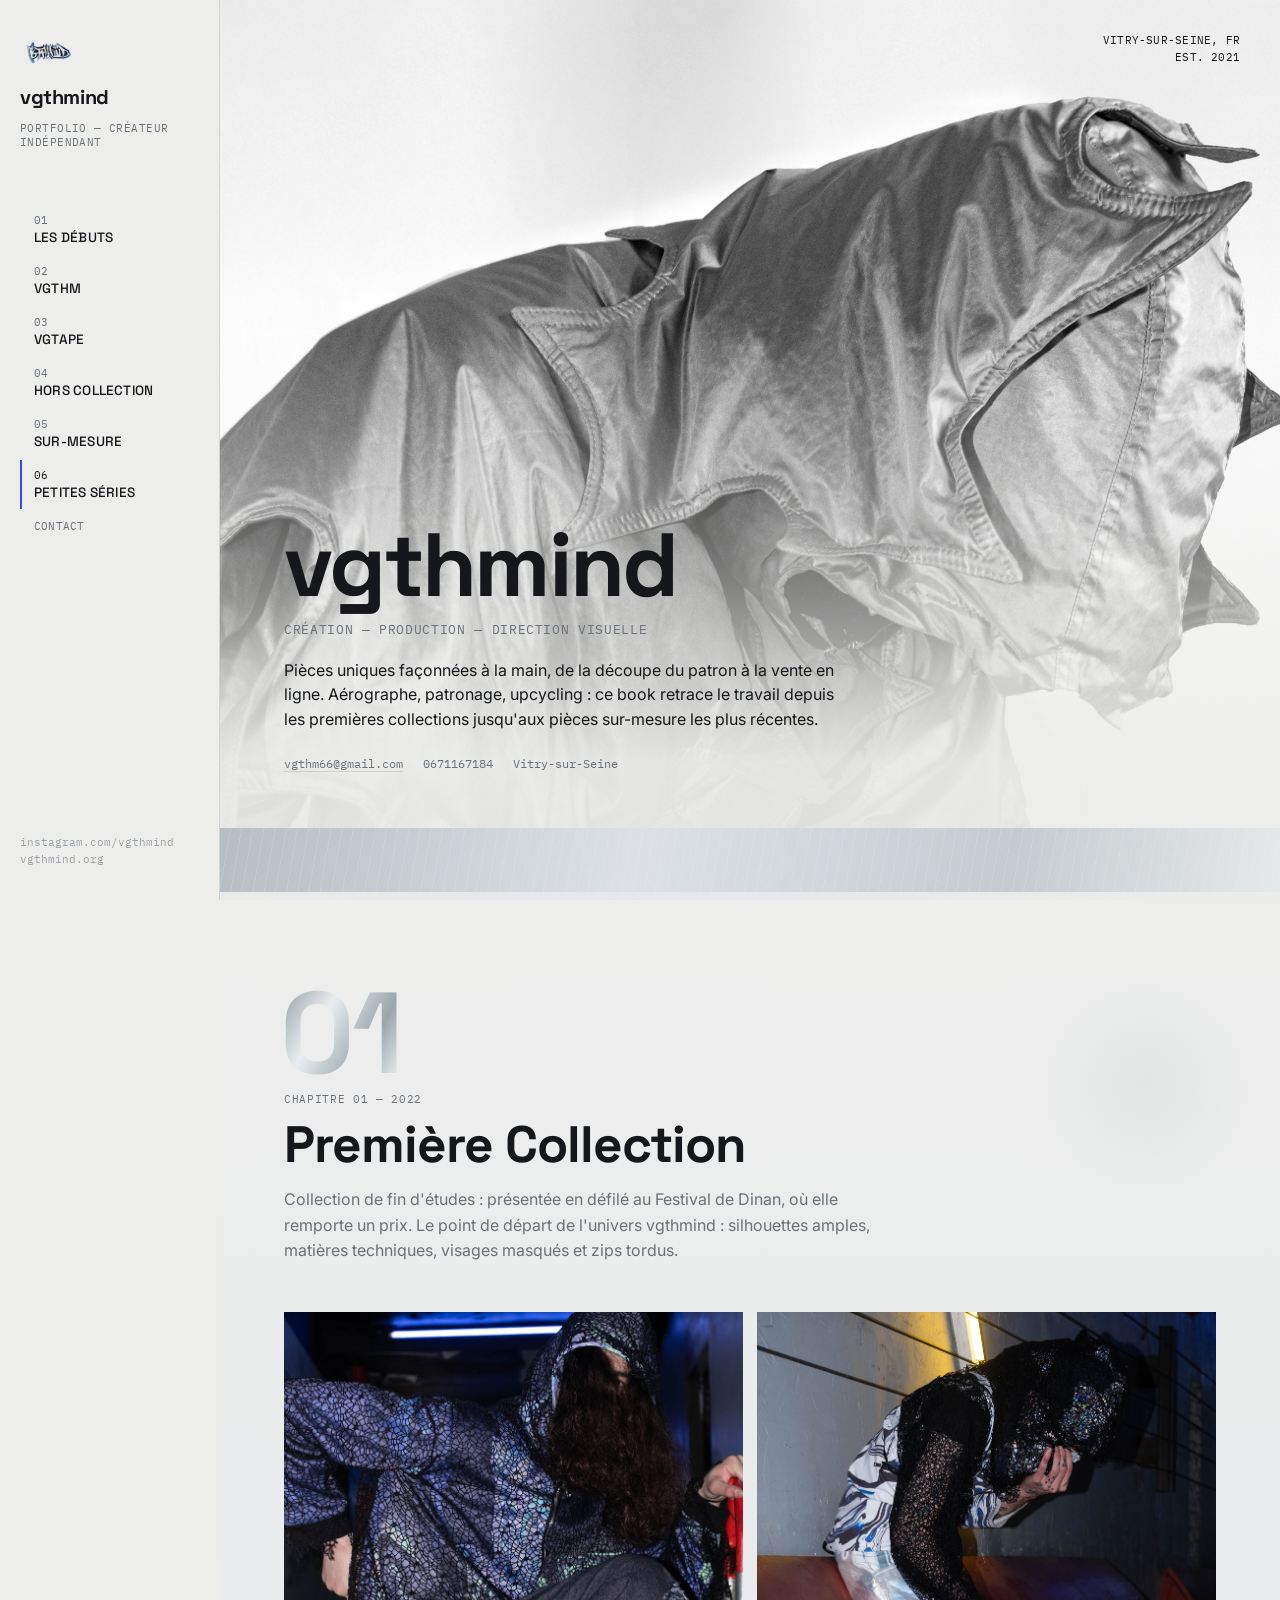
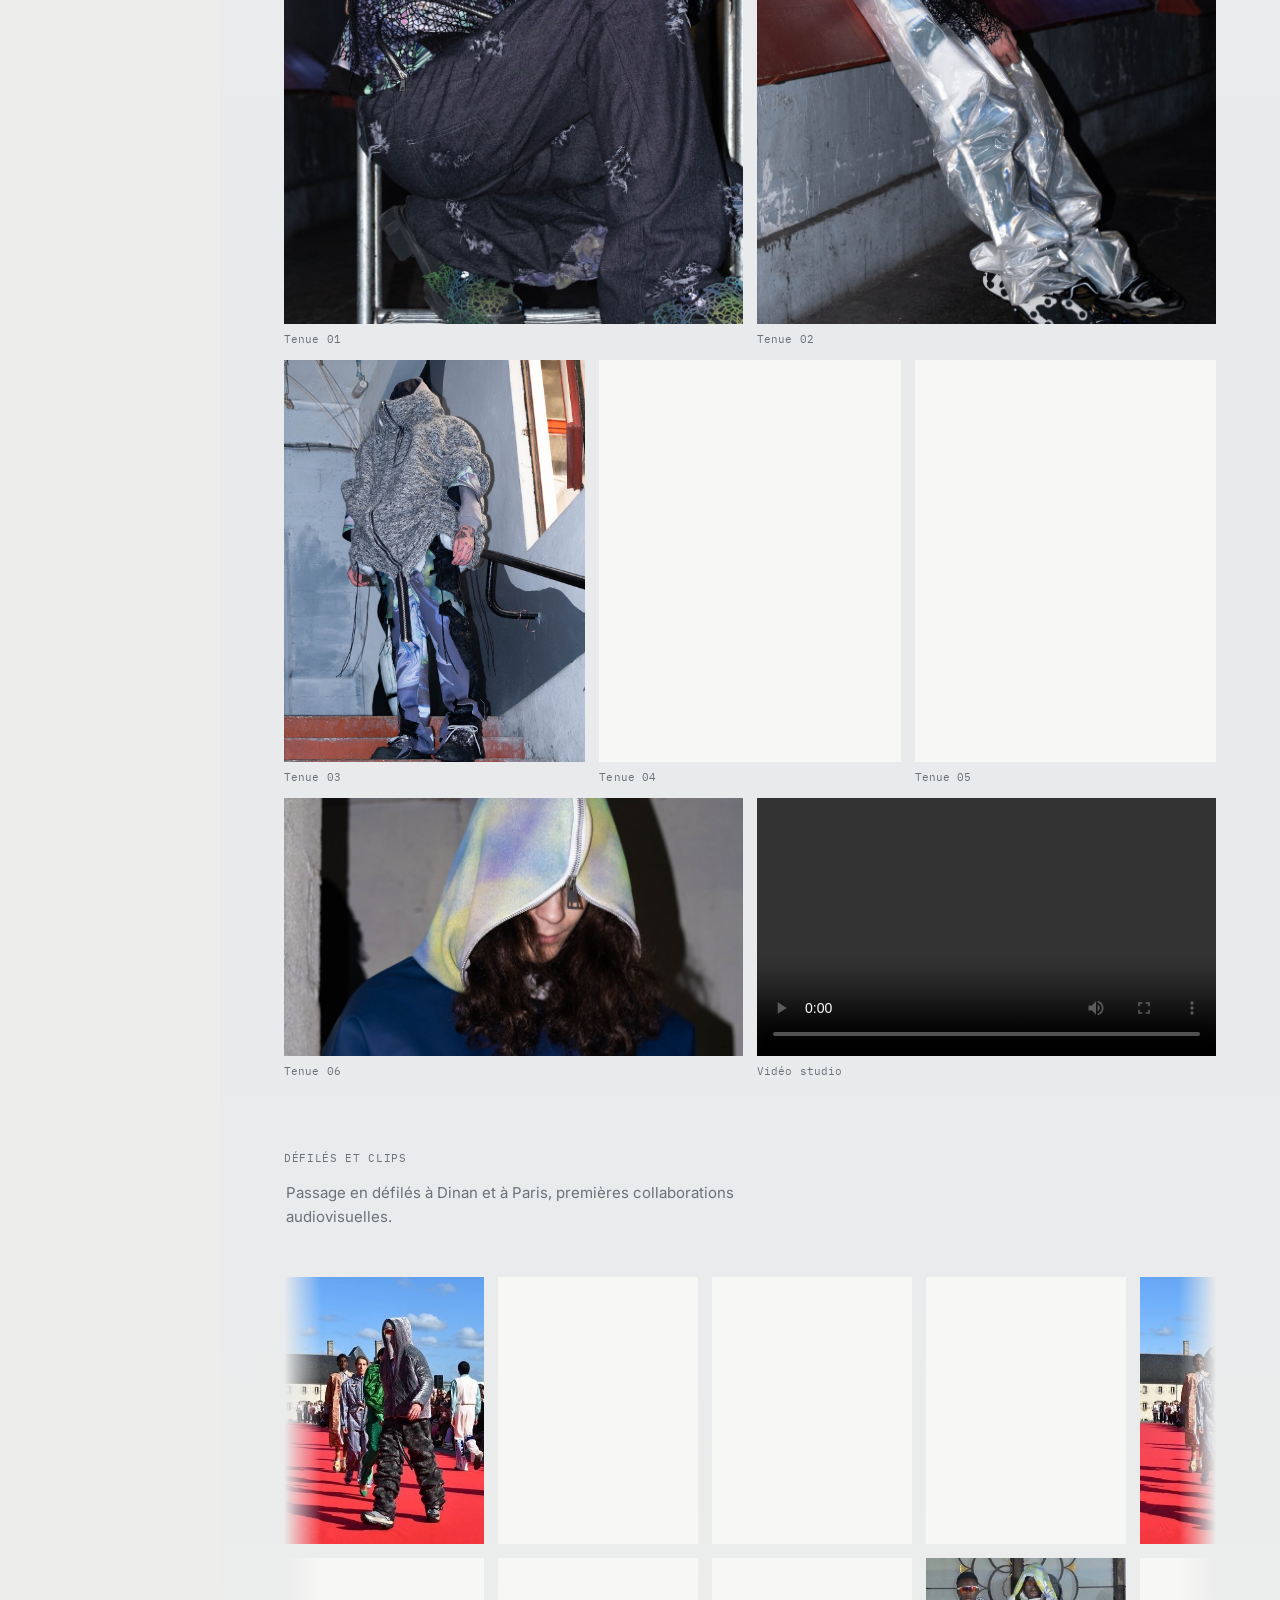
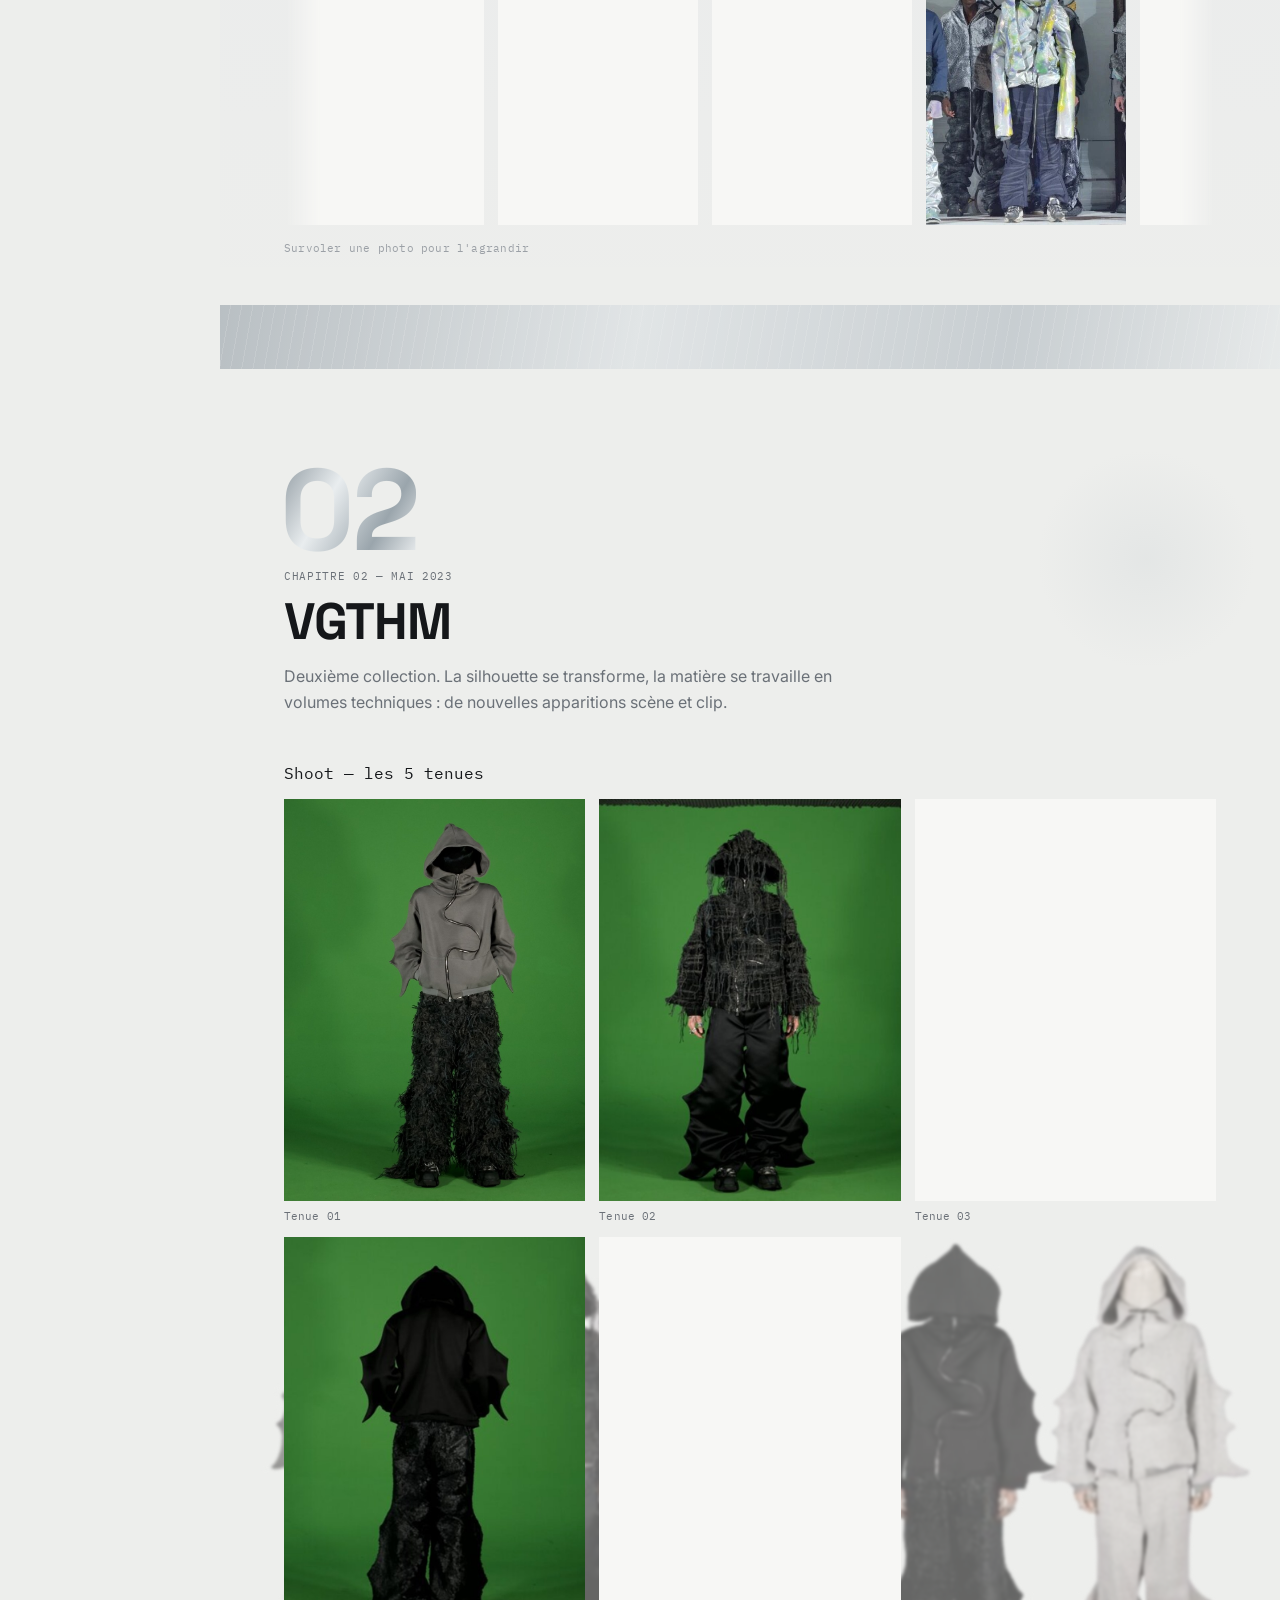
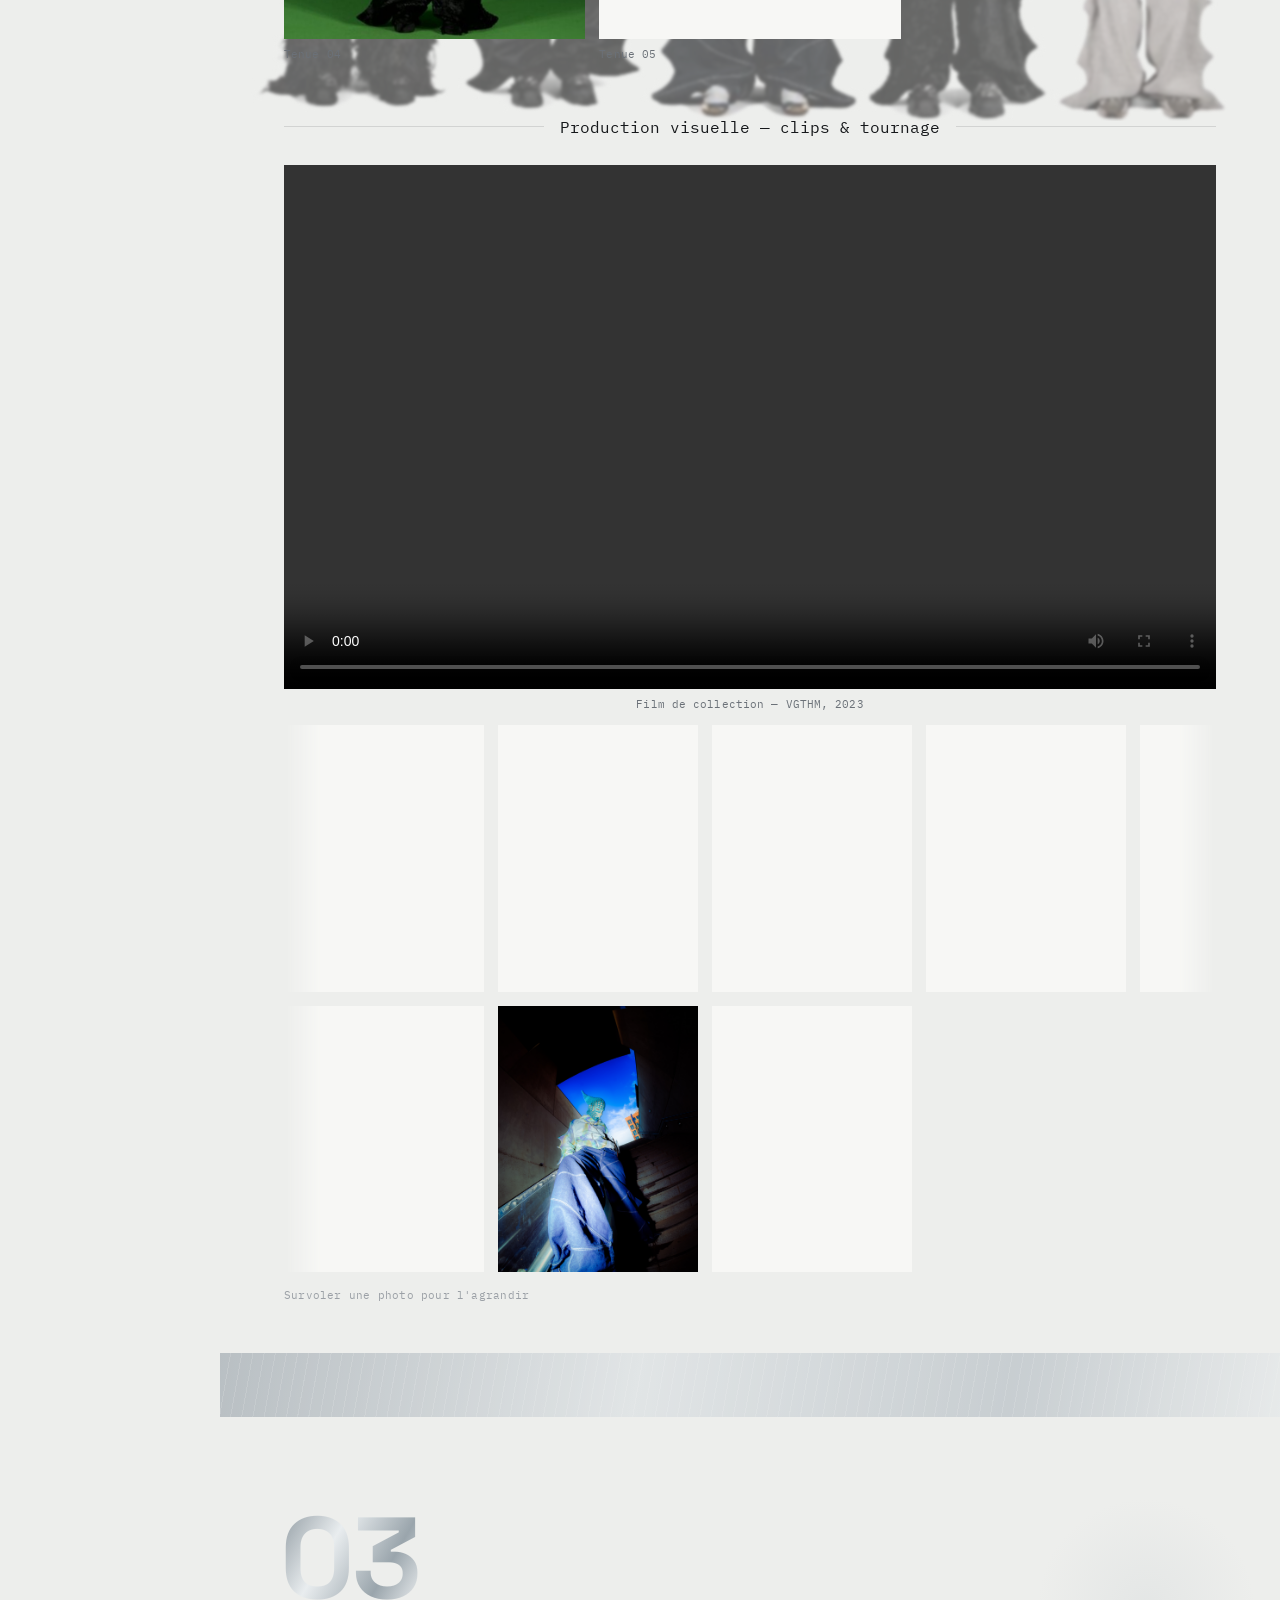
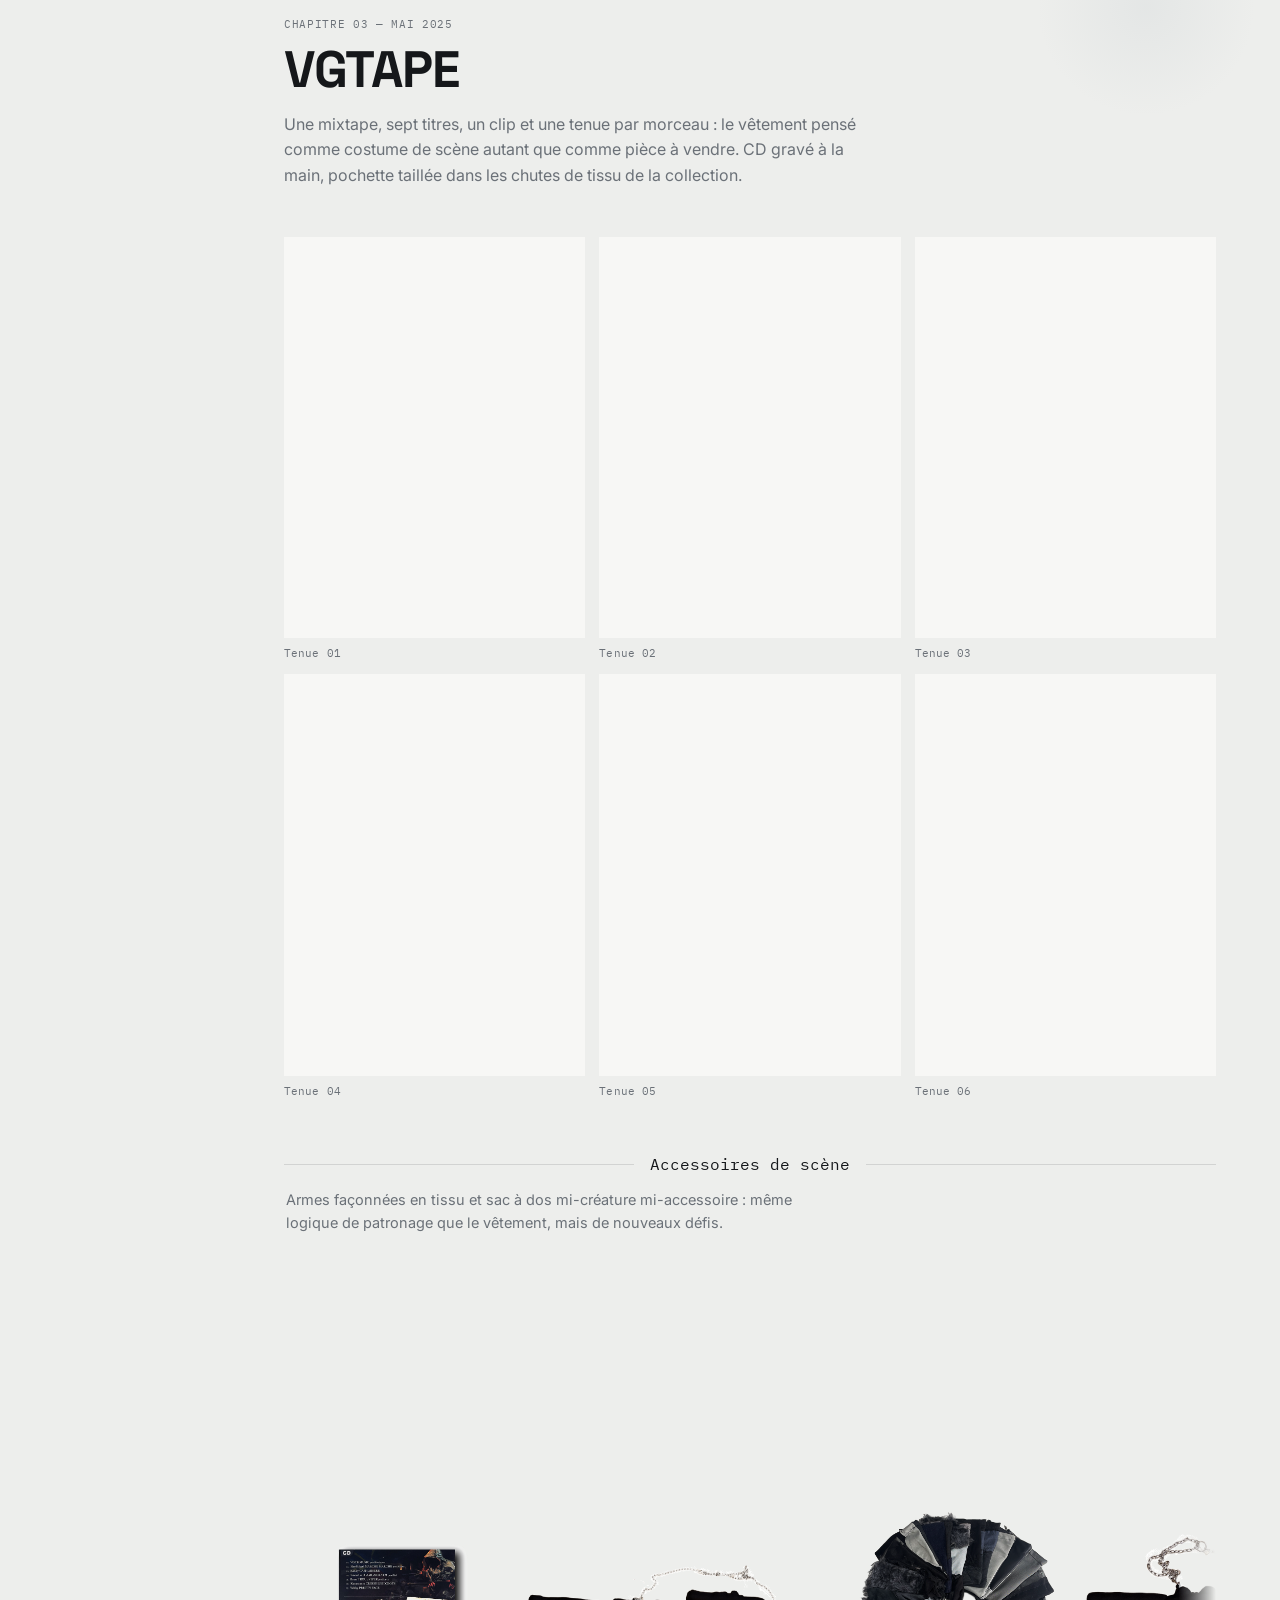
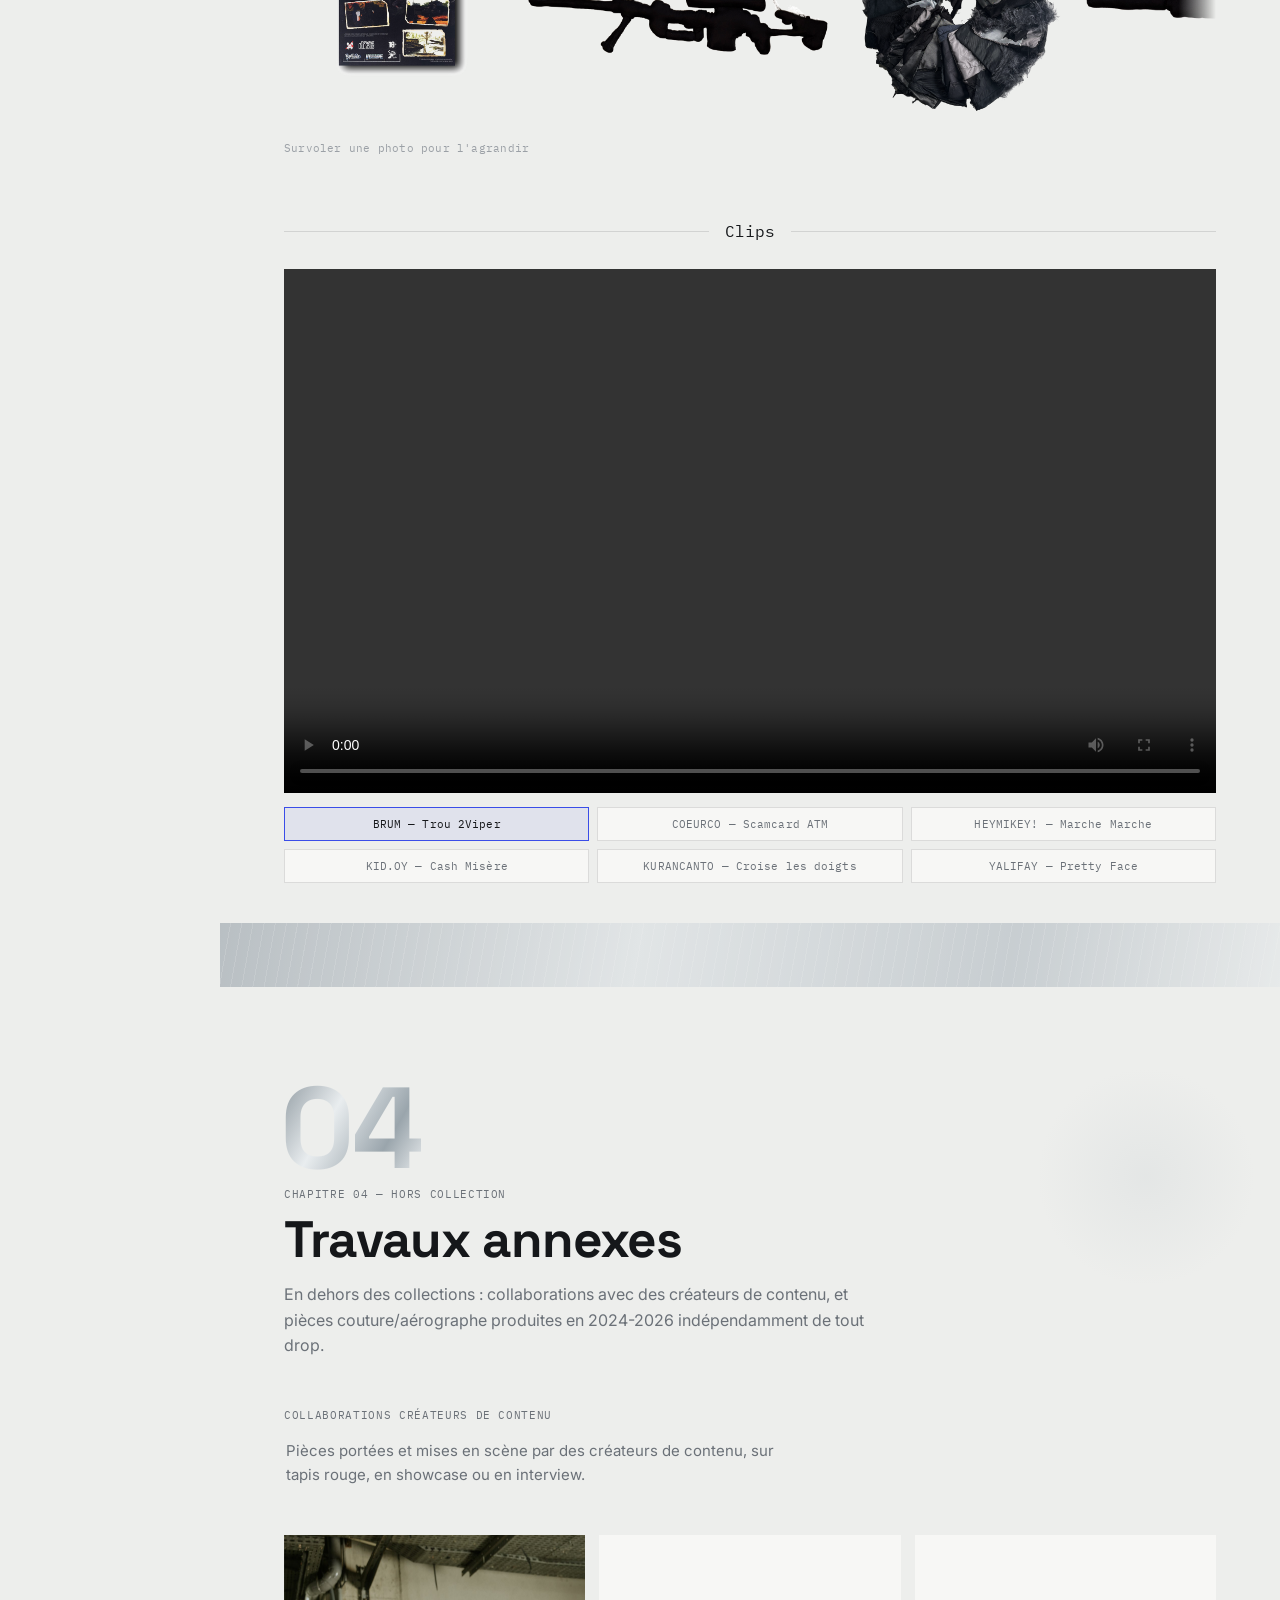
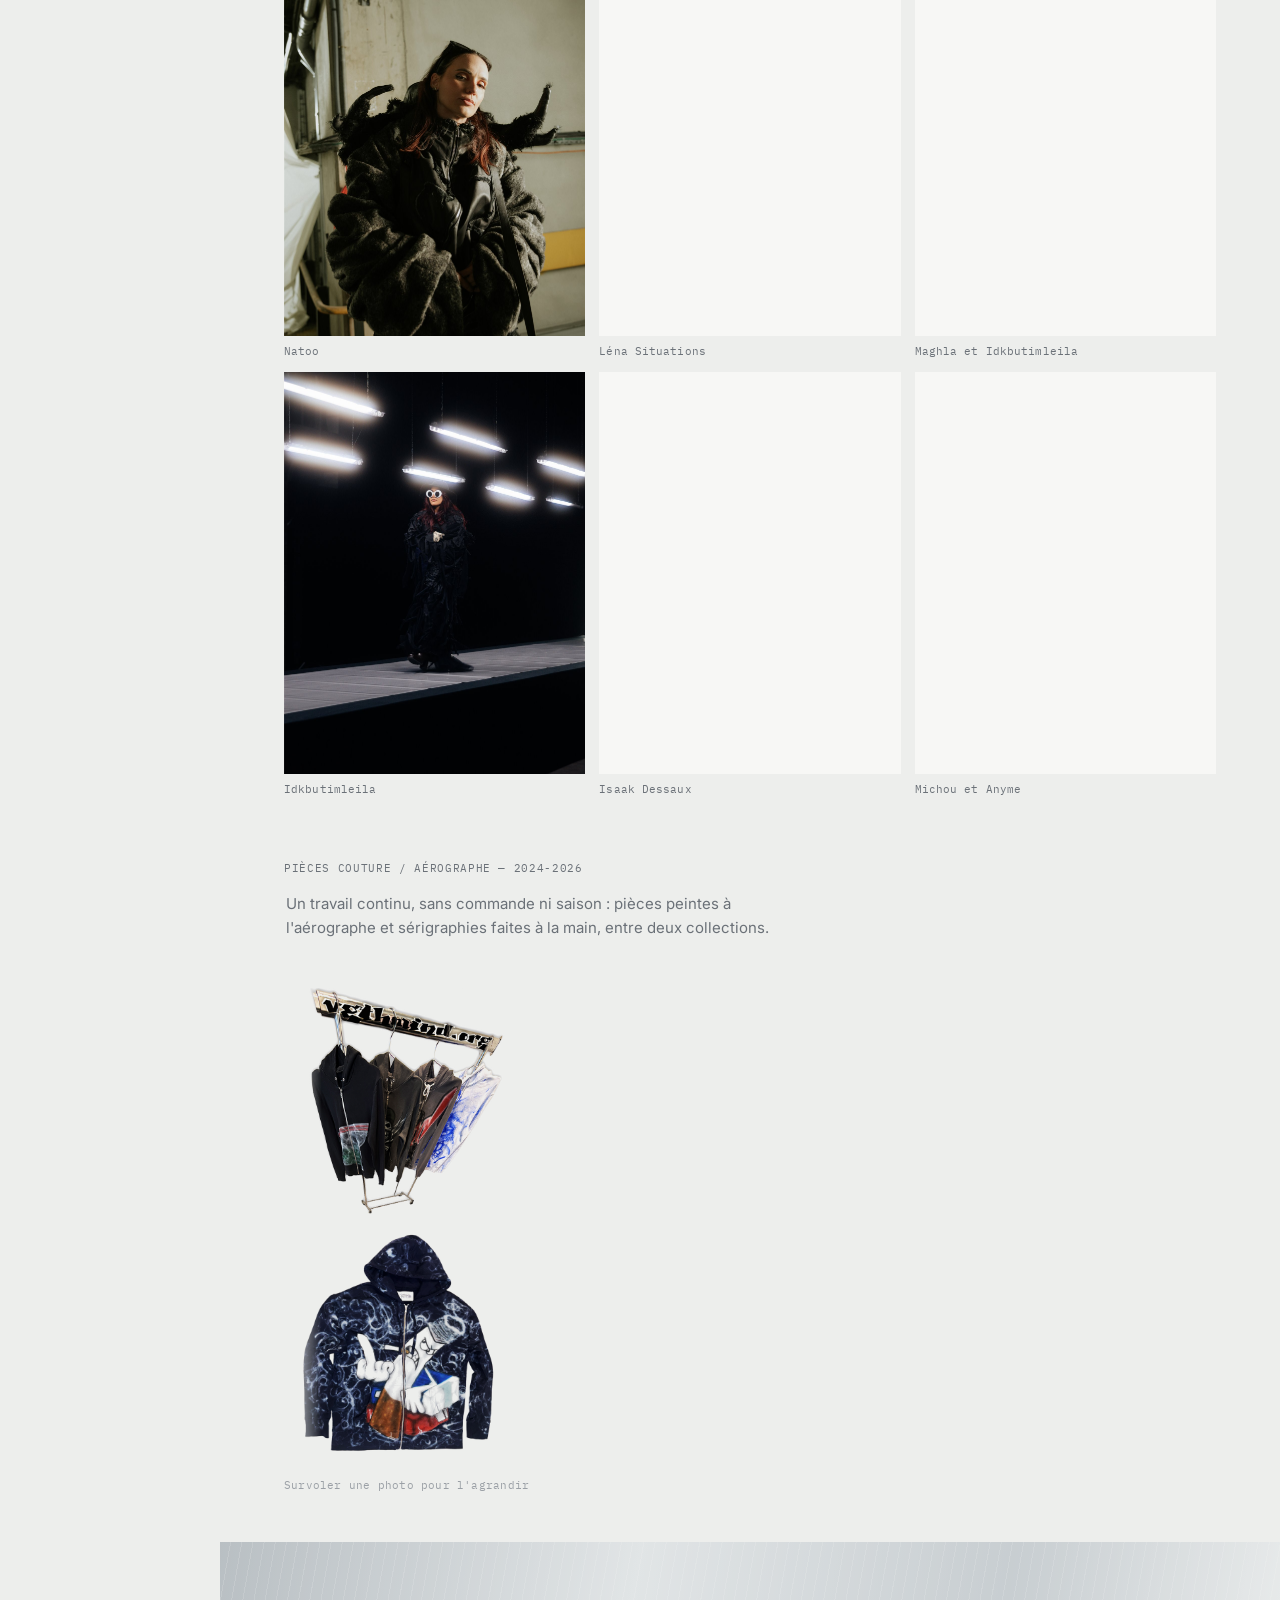
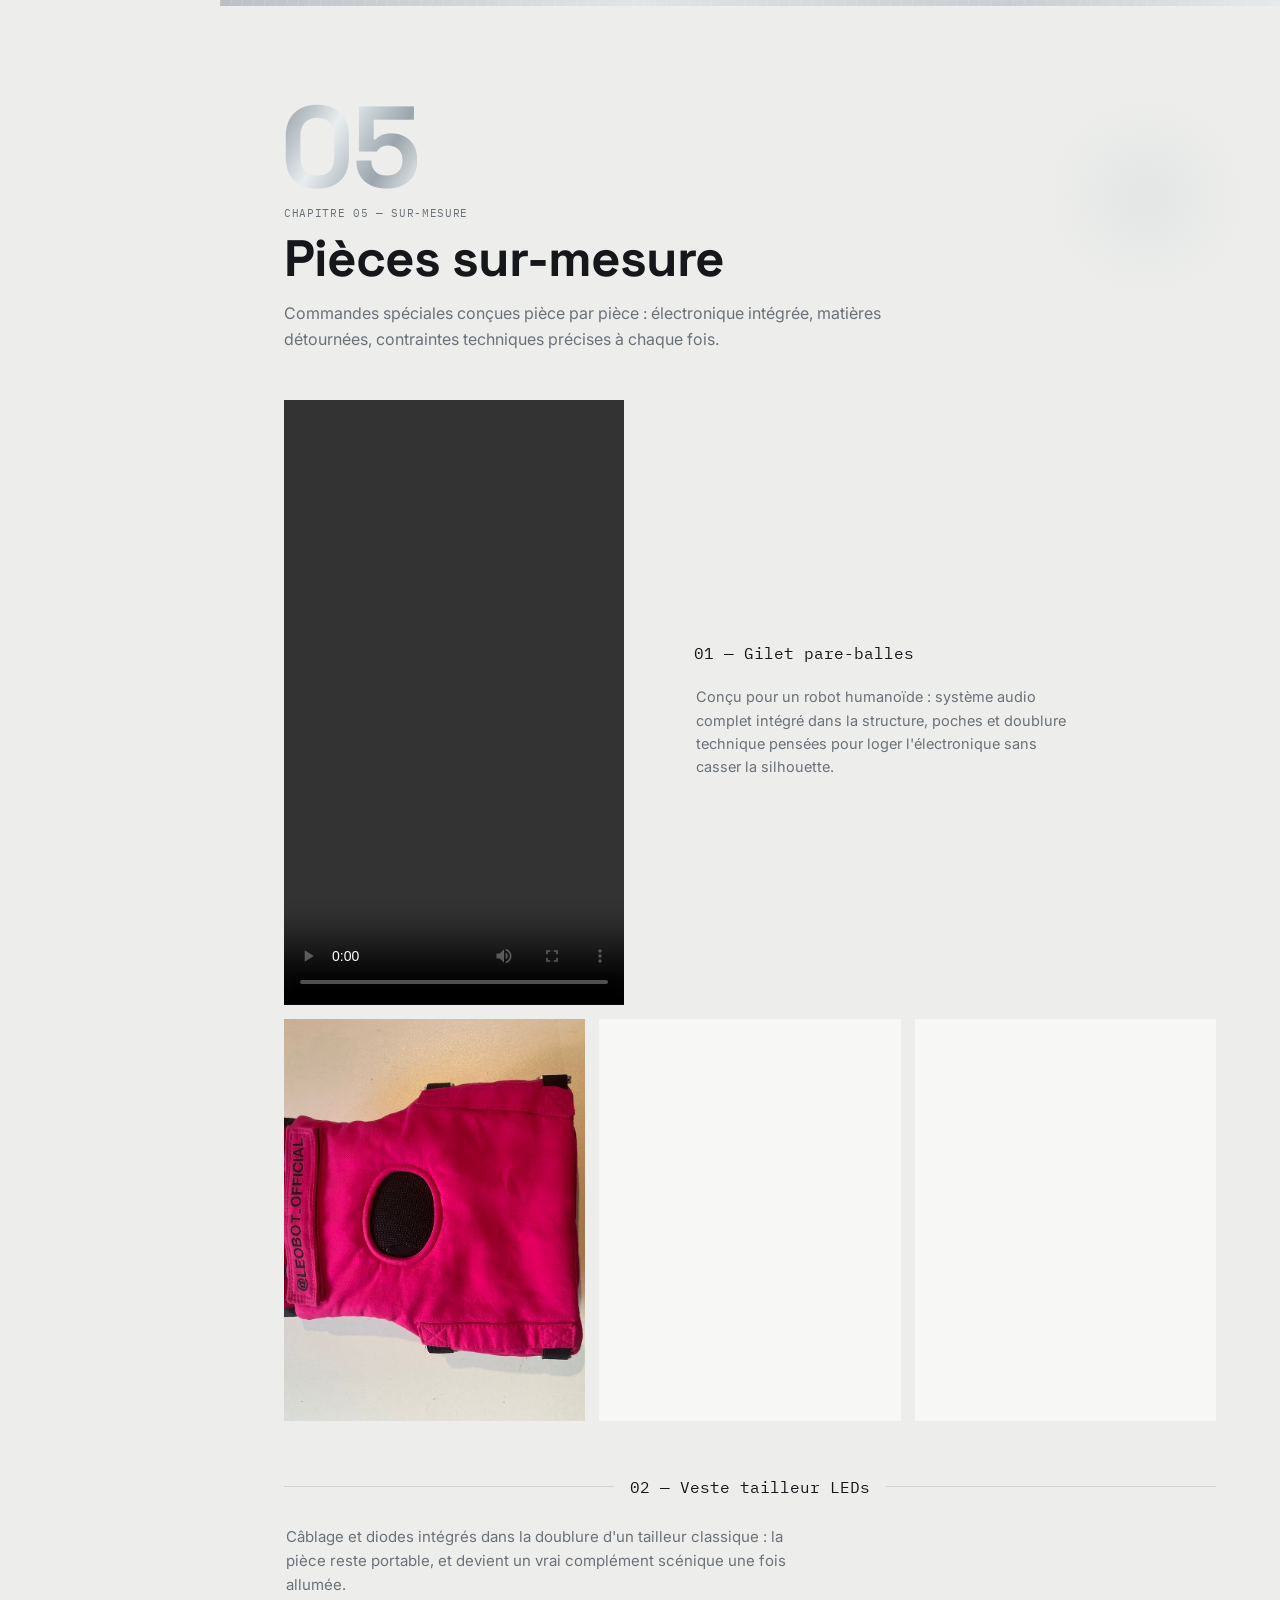
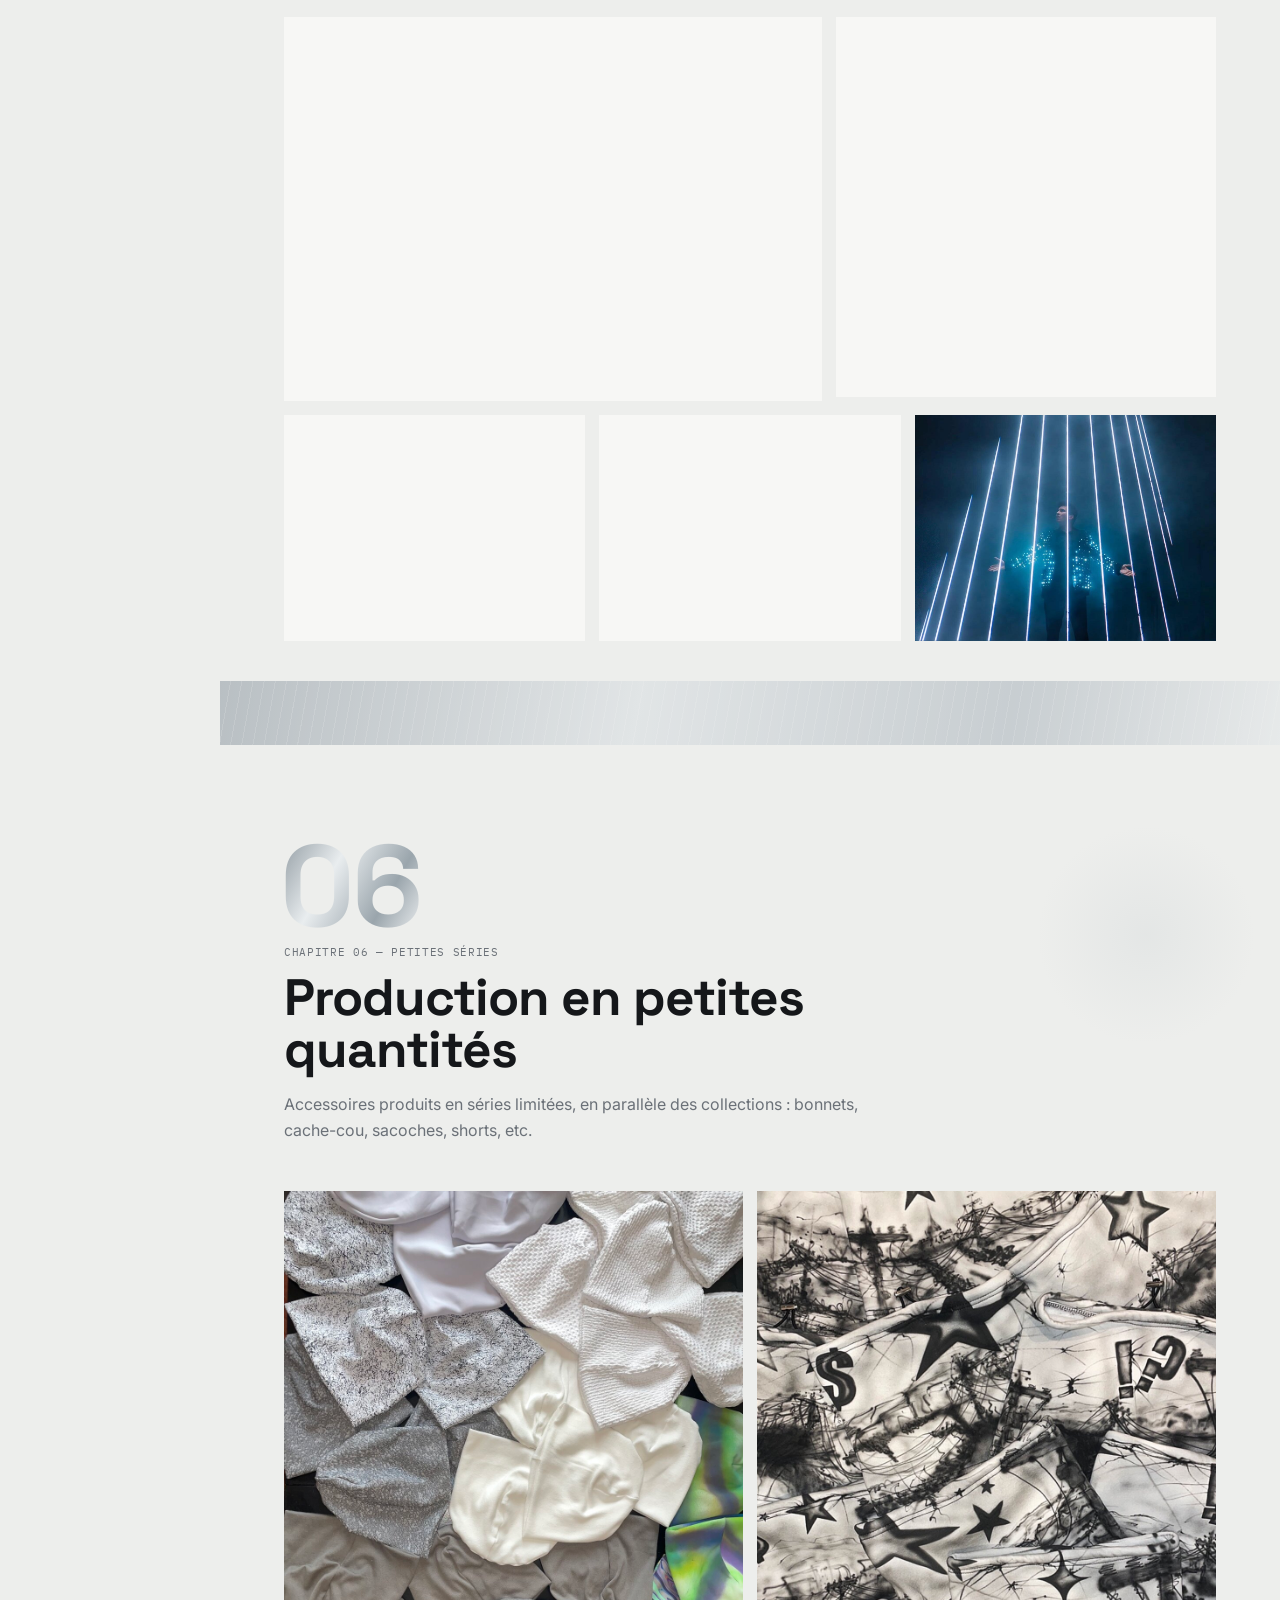
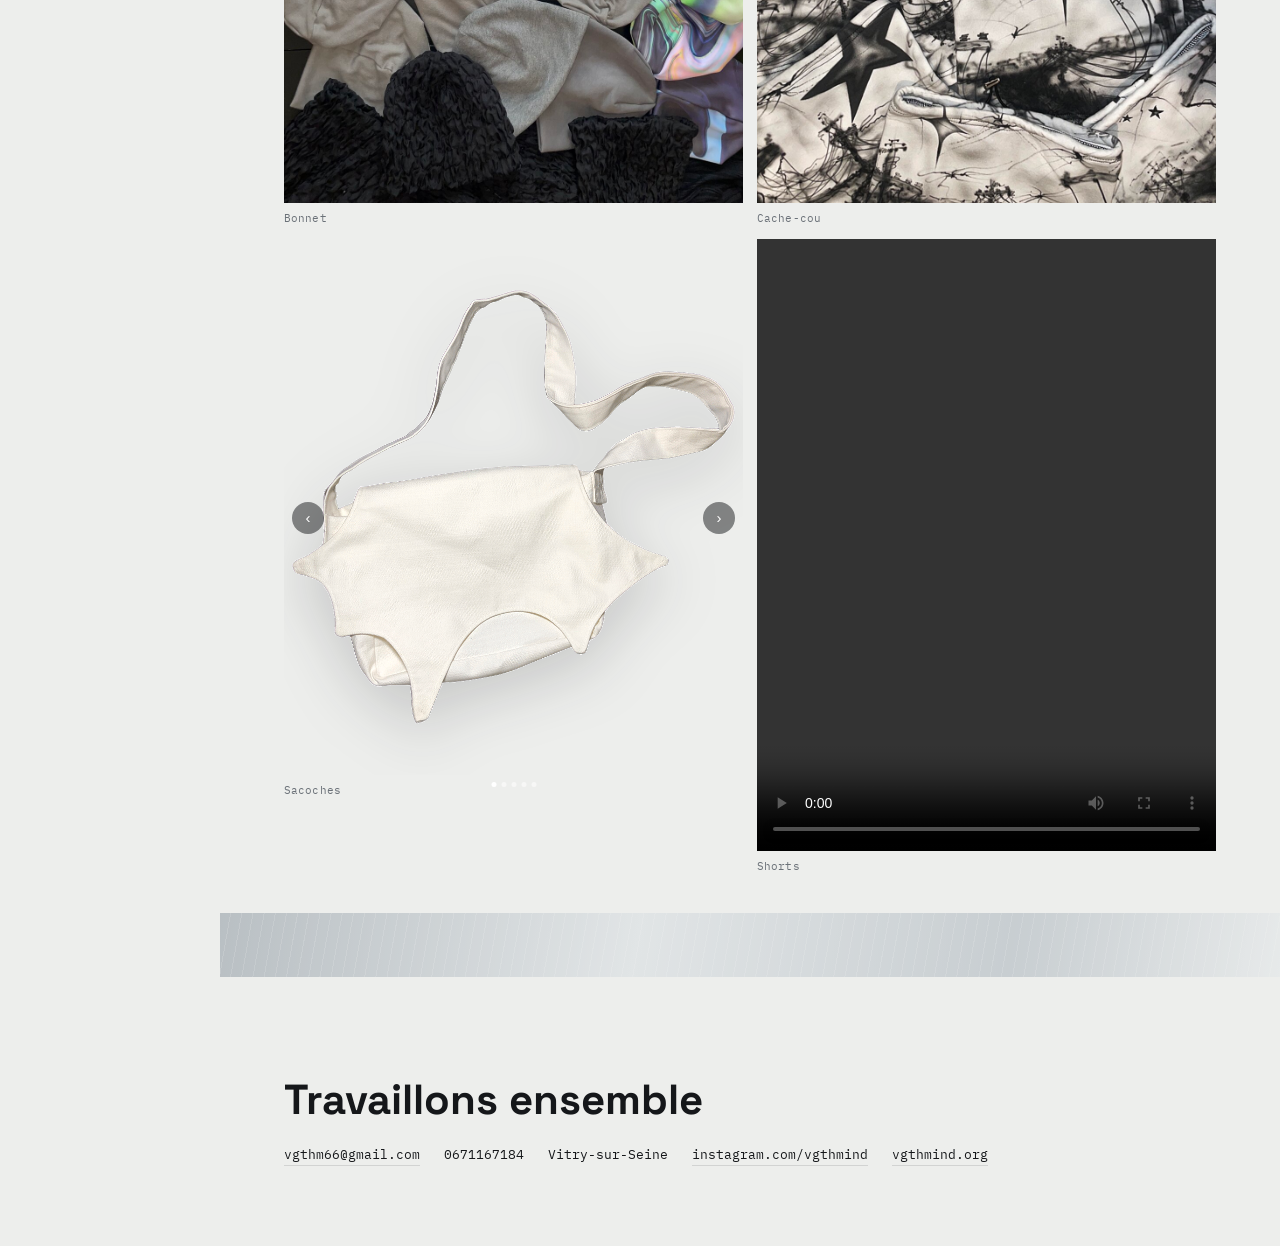
==== index.html @ bf62a549 "Corrige des bugs trouvés en audit : DOCTYPE manquant, figcaption orpheline, alt text, favicon, meta " ====
<!DOCTYPE html>
<html lang="fr"><head>
<meta charset="UTF-8">
<meta name="viewport" content="width=device-width, initial-scale=1.0">
<meta name="robots" content="noindex, nofollow">
<title>vgthmind — portfolio</title>
<meta name="description" content="vgthmind — créateur indépendant à Vitry-sur-Seine. Pièces uniques façonnées à la main, de la découpe du patron à la vente en ligne : aérographe, patronage, upcycling.">
<meta name="theme-color" content="#EDEEEC">
<meta property="og:type" content="website">
<meta property="og:title" content="vgthmind — portfolio">
<meta property="og:description" content="Pièces uniques façonnées à la main, de la découpe du patron à la vente en ligne. Aérographe, patronage, upcycling.">
<meta property="og:image" content="assets/cover/cover.jpg">
<meta name="twitter:card" content="summary_large_image">
<meta name="twitter:title" content="vgthmind — portfolio">
<meta name="twitter:description" content="Pièces uniques façonnées à la main, de la découpe du patron à la vente en ligne. Aérographe, patronage, upcycling.">
<meta name="twitter:image" content="assets/cover/cover.jpg">
<link rel="icon" href="assets/brand/favicon.svg" type="image/svg+xml">
<link rel="stylesheet" href="css/style.css">
<link rel="preload" as="image" href="assets/cover/cover.jpg" fetchpriority="high">
</head>
<body>

<div class="shell">

  <nav class="rail">
    <div class="rail-top">
      <img loading="lazy" decoding="async" src="assets/brand/logo.png" alt="" width="500" height="375" style="width:56px;height:42px;object-fit:contain;margin-bottom:10px;">
      <p class="wordmark">vgthmind</p>
      <p class="subline">Portfolio — créateur indépendant</p>
      <div class="rail-chapters">
        <a href="#ch-2022" class="active">01 <span class="era">Les débuts</span></a>
        <a href="#ch-2023">02 <span class="era">VGTHM</span></a>
        <a href="#ch-2025">03 <span class="era">VGTAPE</span></a>
        <a href="#ch-horscollec">04 <span class="era">Hors collection</span></a>
        <a href="#ch-mesure">05 <span class="era">Sur-mesure</span></a>
        <a href="#ch-petites">06 <span class="era">Petites séries</span></a>
        <a href="#contact">Contact</a>
      </div>
    </div>
    <div class="rail-bottom">
      instagram.com/vgthmind<br>
      vgthmind.org
    </div>
  </nav>

  <button class="mnav-toggle" aria-label="Ouvrir le menu" aria-expanded="false">
    <span></span><span></span><span></span>
  </button>
  <div class="mnav-backdrop"></div>
  <nav class="mnav-panel">
    <a href="#ch-2022" class="active">01 <span class="era">Les débuts</span></a>
    <a href="#ch-2023">02 <span class="era">VGTHM</span></a>
    <a href="#ch-2025">03 <span class="era">VGTAPE</span></a>
    <a href="#ch-horscollec">04 <span class="era">Hors collection</span></a>
    <a href="#ch-mesure">05 <span class="era">Sur-mesure</span></a>
    <a href="#ch-petites">06 <span class="era">Petites séries</span></a>
    <a href="#contact">Contact</a>
  </nav>

  <main>

    <section class="cover">
      <img class="cover-bg" src="assets/cover/cover.jpg" alt="" fetchpriority="high">
      <div class="cover-scrim"></div>
      <div class="cover-tag">
        VITRY-SUR-SEINE, FR<br>EST. 2021
      </div>
      <div class="cover-content">
        <h1>vgthmind</h1>
        <p class="role">Création — production — direction visuelle</p>
        <p class="pitch">Pièces uniques façonnées à la main, de la découpe du patron à la vente en ligne. Aérographe, patronage, upcycling : ce book retrace le travail depuis les premières collections jusqu'aux pièces sur-mesure les plus récentes.</p>
        <div class="cover-contact">
          <a href="mailto:vgthm66@gmail.com">vgthm66@gmail.com</a>
          <span>0671167184</span>
          <span>Vitry-sur-Seine</span>
        </div>
      </div>
    </section>

    <div class="seam"></div>

    <section class="chapter tint" id="ch-2022" style="--chapter-accent:var(--blue);--tint-color:rgba(58,77,232,0.05);">
      <span class="chnum">01</span><div class="accent-rule"></div>

      <!-- ⚠️ TEXTE MODIFIABLE : édite librement le paragraphe ci-dessous -->
      <div class="chapter-head">
        <p class="eyebrow mono">Chapitre 01 — 2022</p>
        <h2>Première Collection</h2>
        <p>Collection de fin d'études : présentée en défilé au Festival de Dinan, où elle remporte un prix. Le point de départ de l'univers vgthmind : silhouettes amples, matières techniques, visages masqués et zips tordus.</p>
      </div>

      <div class="grid">
        <figure class="g-6 tall"><img loading="lazy" decoding="async" src="assets/ch1/t1.jpg" alt=""><figcaption>Tenue 01</figcaption></figure>
        <figure class="g-6 tall"><img loading="lazy" decoding="async" src="assets/ch1/t2.jpg" alt=""><figcaption>Tenue 02</figcaption></figure>

        <figure class="g-4 tall"><img loading="lazy" decoding="async" src="assets/ch1/t3.jpg" alt=""><figcaption>Tenue 03</figcaption></figure>
        <figure class="g-4 tall"><img loading="lazy" decoding="async" src="assets/ch1/t4.jpg" alt=""><figcaption>Tenue 04</figcaption></figure>
        <figure class="g-4 tall"><img loading="lazy" decoding="async" src="assets/ch1/t5.jpg" alt=""><figcaption>Tenue 05</figcaption></figure>

        <figure class="g-6" style="aspect-ratio:16/9;"><img loading="lazy" decoding="async" src="assets/ch1/t6.jpg" alt="" style="object-position:center 22%;"><figcaption>Tenue 06</figcaption></figure>
        <figure class="g-6" style="aspect-ratio:16/9;">
          <video preload="metadata" src="assets/ch1/studio.mp4" controls playsinline></video>
          <figcaption>Vidéo studio</figcaption>
        </figure>
      </div>

      <!-- Respiration : bascule sur le défilé -->
      <div class="chapter-head" style="margin-top:72px;">
        <p class="eyebrow mono">Défilés et clips</p>
        <!-- ⚠️ TEXTE MODIFIABLE -->
        <p class="blurb" style="max-width:56ch;font-size:15px;">Passage en défilés à Dinan et à Paris, premières collaborations audiovisuelles.</p>
      </div>
      <div class="marquee-wrap">
        <div class="marquee-row" data-dir="left">
          <div class="marquee-track">
            <button class="marquee-item" data-src="assets/ch1b/dinan1.jpg"><img loading="lazy" decoding="async" src="assets/ch1b/dinan1.jpg" alt="Défilé au Festival de Dinan"></button>
            <button class="marquee-item" data-src="assets/ch1b/paris1.jpg"><img loading="lazy" decoding="async" src="assets/ch1b/paris1.jpg" alt="Défilé à Paris"></button>
            <button class="marquee-item" data-src="assets/ch1b/clipstill.jpg"><img loading="lazy" decoding="async" src="assets/ch1b/clipstill.jpg" alt="Photo tirée du clip"></button>
            <button class="marquee-item" data-src="assets/ch1b/paris3.jpg"><img loading="lazy" decoding="async" src="assets/ch1b/paris3.jpg" alt="Défilé à Paris"></button>
            <button class="marquee-item" data-src="assets/ch1b/dinan1.jpg"><img loading="lazy" decoding="async" src="assets/ch1b/dinan1.jpg" alt="Défilé au Festival de Dinan"></button>
            <button class="marquee-item" data-src="assets/ch1b/paris1.jpg"><img loading="lazy" decoding="async" src="assets/ch1b/paris1.jpg" alt="Défilé à Paris"></button>
            <button class="marquee-item" data-src="assets/ch1b/clipstill.jpg"><img loading="lazy" decoding="async" src="assets/ch1b/clipstill.jpg" alt="Photo tirée du clip"></button>
            <button class="marquee-item" data-src="assets/ch1b/paris3.jpg"><img loading="lazy" decoding="async" src="assets/ch1b/paris3.jpg" alt="Défilé à Paris"></button>
          </div>
        </div>
        <div class="marquee-row" data-dir="right">
          <div class="marquee-track">
            <button class="marquee-item" data-src="assets/ch1b/dinan2.jpg"><img loading="lazy" decoding="async" src="assets/ch1b/dinan2.jpg" alt="Défilé au Festival de Dinan"></button>
            <button class="marquee-item" data-src="assets/ch1b/paris2.jpg"><img loading="lazy" decoding="async" src="assets/ch1b/paris2.jpg" alt="Défilé à Paris"></button>
            <button class="marquee-item" data-src="assets/ch1b/lineup.jpg"><img loading="lazy" decoding="async" src="assets/ch1b/lineup.jpg" alt="Line-up du défilé"></button>
            <button class="marquee-item" data-src="assets/ch1b/paris_group.jpg"><img loading="lazy" decoding="async" src="assets/ch1b/paris_group.jpg" alt="Photo de groupe après le défilé" style="object-position:top;"></button>
            <button class="marquee-item" data-src="assets/ch1b/dinan2.jpg"><img loading="lazy" decoding="async" src="assets/ch1b/dinan2.jpg" alt="Défilé au Festival de Dinan"></button>
            <button class="marquee-item" data-src="assets/ch1b/paris2.jpg"><img loading="lazy" decoding="async" src="assets/ch1b/paris2.jpg" alt="Défilé à Paris"></button>
            <button class="marquee-item" data-src="assets/ch1b/lineup.jpg"><img loading="lazy" decoding="async" src="assets/ch1b/lineup.jpg" alt="Line-up du défilé"></button>
            <button class="marquee-item" data-src="assets/ch1b/paris_group.jpg"><img loading="lazy" decoding="async" src="assets/ch1b/paris_group.jpg" alt="Photo de groupe après le défilé" style="object-position:top;"></button>
          </div>
        </div>
        <p class="carousel-count mono" style="margin-top:2px;">Survoler une photo pour l'agrandir</p>
      </div>
    </section>

    <div class="seam"></div>

    <section class="chapter" id="ch-2023" style="--chapter-accent:var(--green);">
      <span class="chnum">02</span><div class="accent-rule"></div>
      <!-- ⚠️ TEXTE MODIFIABLE -->
      <div class="chapter-head">
        <p class="eyebrow mono">Chapitre 02 — Mai 2023</p>
        <h2>VGTHM</h2>
        <p>Deuxième collection. La silhouette se transforme, la matière se travaille en volumes techniques : de nouvelles apparitions scène et clip.</p>
      </div>

      <div style="position:relative;">
        <div class="parallax-wrap bg-bleed" style="position:absolute;top:-90px;bottom:-60px;overflow:hidden;pointer-events:none;z-index:0;">
          <img loading="lazy" decoding="async" class="parallax-layer" data-speed="0.12" src="assets/vgthm23/all_outfits_cutout.png" alt="" style="width:100%;height:auto;margin:0 auto;display:block;opacity:0.58;filter:contrast(0.97) blur(1.5px);">
        </div>
        <p class="eyebrow mono" style="margin-top:8px;position:relative;">Shoot — les 5 tenues</p>
        <div class="grid" style="margin-top:16px;position:relative;">
          <figure class="g-4 tall"><img loading="lazy" decoding="async" src="assets/vgthm23/t1.jpg" alt=""><figcaption>Tenue 01</figcaption></figure>
          <figure class="g-4 tall"><img loading="lazy" decoding="async" src="assets/vgthm23/t2.jpg" alt=""><figcaption>Tenue 02</figcaption></figure>
          <figure class="g-4 tall"><img loading="lazy" decoding="async" src="assets/vgthm23/t3.jpg" alt=""><figcaption>Tenue 03</figcaption></figure>
          <figure class="g-4 tall"><img loading="lazy" decoding="async" src="assets/vgthm23/t4.jpg" alt=""><figcaption>Tenue 04</figcaption></figure>
          <figure class="g-4 tall"><img loading="lazy" decoding="async" src="assets/vgthm23/t5.jpg" alt=""><figcaption>Tenue 05</figcaption></figure>
        </div>
      </div>

      <div style="display:flex;align-items:center;gap:16px;margin:56px 0 28px;">
        <div style="height:1px;flex:1;background:var(--line);"></div>
        <p class="eyebrow mono" style="margin:0;">Production visuelle — clips &amp; tournage</p>
        <div style="height:1px;flex:1;background:var(--line);"></div>
      </div>

      <div class="grid">
        <figure class="g-12" style="aspect-ratio:16/9;">
          <video preload="metadata" src="assets/vgthm23/video.mp4" controls playsinline></video>
          <figcaption style="text-align:center;">Film de collection — VGTHM, 2023</figcaption>
        </figure>
      </div>

      <div class="marquee-wrap" style="margin-top:14px;">
        <div class="marquee-row" data-dir="left">
          <div class="marquee-track">
            <button class="marquee-item" data-src="assets/vgthm23/greenscreen.jpg"><img loading="lazy" decoding="async" src="assets/vgthm23/greenscreen.jpg" alt="Tournage en fond vert"></button>
            <button class="marquee-item" data-src="assets/vgthm23/pv1.jpg"><img loading="lazy" decoding="async" src="assets/vgthm23/pv1.jpg" alt="Production visuelle — tournage VGTHM"></button>
            <button class="marquee-item" data-src="assets/vgthm23/pv2.jpg"><img loading="lazy" decoding="async" src="assets/vgthm23/pv2.jpg" alt="Production visuelle — tournage VGTHM"></button>
            <button class="marquee-item" data-src="assets/vgthm23/pv3.jpg"><img loading="lazy" decoding="async" src="assets/vgthm23/pv3.jpg" alt="Production visuelle — tournage VGTHM"></button>
            <button class="marquee-item" data-src="assets/vgthm23/greenscreen.jpg"><img loading="lazy" decoding="async" src="assets/vgthm23/greenscreen.jpg" alt="Tournage en fond vert"></button>
            <button class="marquee-item" data-src="assets/vgthm23/pv1.jpg"><img loading="lazy" decoding="async" src="assets/vgthm23/pv1.jpg" alt="Production visuelle — tournage VGTHM"></button>
            <button class="marquee-item" data-src="assets/vgthm23/pv2.jpg"><img loading="lazy" decoding="async" src="assets/vgthm23/pv2.jpg" alt="Production visuelle — tournage VGTHM"></button>
            <button class="marquee-item" data-src="assets/vgthm23/pv3.jpg"><img loading="lazy" decoding="async" src="assets/vgthm23/pv3.jpg" alt="Production visuelle — tournage VGTHM"></button>
          </div>
        </div>
        <div class="marquee-row" data-dir="right">
          <div class="marquee-track">
            <button class="marquee-item" data-src="assets/vgthm23/odm1.jpg"><img loading="lazy" decoding="async" src="assets/vgthm23/odm1.jpg" alt="Tournage VGTHM"></button>
            <button class="marquee-item" data-src="assets/vgthm23/chap2part2_1.jpg"><img loading="lazy" decoding="async" src="assets/vgthm23/chap2part2_1.jpg" alt="Production visuelle VGTHM" style="object-position:center 30%;"></button>
            <button class="marquee-item" data-src="assets/vgthm23/pv4.jpg"><img loading="lazy" decoding="async" src="assets/vgthm23/pv4.jpg" alt="Production visuelle — tournage VGTHM"></button>
            <button class="marquee-item contain" data-src="assets/vgthm23/vgth_graphic.jpg"><img loading="lazy" decoding="async" src="assets/vgthm23/vgth_graphic.jpg" alt="Visuel graphique VGTHM"></button>
            <button class="marquee-item" data-src="assets/vgthm23/odm1.jpg"><img loading="lazy" decoding="async" src="assets/vgthm23/odm1.jpg" alt="Tournage VGTHM"></button>
            <button class="marquee-item" data-src="assets/vgthm23/chap2part2_1.jpg"><img loading="lazy" decoding="async" src="assets/vgthm23/chap2part2_1.jpg" alt="Production visuelle VGTHM" style="object-position:center 30%;"></button>
            <button class="marquee-item" data-src="assets/vgthm23/pv4.jpg"><img loading="lazy" decoding="async" src="assets/vgthm23/pv4.jpg" alt="Production visuelle — tournage VGTHM"></button>
            <button class="marquee-item contain" data-src="assets/vgthm23/vgth_graphic.jpg"><img loading="lazy" decoding="async" src="assets/vgthm23/vgth_graphic.jpg" alt="Visuel graphique VGTHM"></button>
          </div>
        </div>
        <p class="carousel-count mono" style="margin-top:2px;">Survoler une photo pour l'agrandir</p>
      </div>
    </section>

    <div class="seam"></div>

    <section class="chapter" id="ch-2025" style="--chapter-accent:var(--blue);">
      <span class="chnum">03</span><div class="accent-rule"></div>
      <div class="chapter-head">
        <p class="eyebrow mono">Chapitre 03 — Mai 2025</p>
        <h2>VGTAPE</h2>
        <p>Une mixtape, sept titres, un clip et une tenue par morceau : le vêtement pensé comme costume de scène autant que comme pièce à vendre. CD gravé à la main, pochette taillée dans les chutes de tissu de la collection.</p>
      </div>

      <div class="grid">
        <figure class="g-4 tall"><img loading="lazy" decoding="async" src="assets/vgtape2/tenue1.jpg" alt=""><figcaption>Tenue 01</figcaption></figure>
        <figure class="g-4 tall"><img loading="lazy" decoding="async" src="assets/vgtape2/tenue2.jpg" alt=""><figcaption>Tenue 02</figcaption></figure>
        <figure class="g-4 tall"><img loading="lazy" decoding="async" src="assets/vgtape2/tenue3.jpg" alt=""><figcaption>Tenue 03</figcaption></figure>
        <figure class="g-4 tall"><img loading="lazy" decoding="async" src="assets/vgtape2/tenue4.jpg" alt=""><figcaption>Tenue 04</figcaption></figure>
        <figure class="g-4 tall"><img loading="lazy" decoding="async" src="assets/vgtape2/tenue5.jpg" alt=""><figcaption>Tenue 05</figcaption></figure>
        <figure class="g-4 tall"><img loading="lazy" decoding="async" src="assets/vgtape2/tenue6.jpg" alt=""><figcaption>Tenue 06</figcaption></figure>
      </div>

      <div style="display:flex;align-items:center;gap:16px;margin:56px 0 14px;">
        <div style="height:1px;flex:1;background:var(--line);"></div>
        <p class="eyebrow mono" style="margin:0;">Accessoires de scène</p>
        <div style="height:1px;flex:1;background:var(--line);"></div>
      </div>
      <p class="blurb" style="max-width:60ch;margin-top:0;">Armes façonnées en tissu et sac à dos mi-créature mi-accessoire : même logique de patronage que le vêtement, mais de nouveaux défis.</p>
      <div class="marquee-wrap">
        <div class="marquee-row" data-dir="left">
          <div class="marquee-track">
            <button class="marquee-item contain" data-src="assets/vgtape/arme1.png"><img loading="lazy" decoding="async" src="assets/vgtape/arme1.png" alt="Arme façonnée en tissu"></button>
            <button class="marquee-item contain" data-src="assets/vgtape/cd_cover.png"><img loading="lazy" decoding="async" src="assets/vgtape/cd_cover.png" alt="Pochette du CD, taillée dans les chutes de tissu"></button>
            <button class="marquee-item contain" data-src="assets/vgtape/sac_a_dos.png"><img loading="lazy" decoding="async" src="assets/vgtape/sac_a_dos.png" alt="Sac à dos mi-créature mi-accessoire"></button>
            <button class="marquee-item contain" data-src="assets/vgtape/cd_disc.png"><img loading="lazy" decoding="async" src="assets/vgtape/cd_disc.png" alt="CD gravé à la main"></button>
            <button class="marquee-item contain" data-src="assets/vgtape/arme2.png"><img loading="lazy" decoding="async" src="assets/vgtape/arme2.png" alt="Arme façonnée en tissu"></button>
            <button class="marquee-item contain" data-src="assets/vgtape/arme1.png"><img loading="lazy" decoding="async" src="assets/vgtape/arme1.png" alt="Arme façonnée en tissu"></button>
            <button class="marquee-item contain" data-src="assets/vgtape/cd_cover.png"><img loading="lazy" decoding="async" src="assets/vgtape/cd_cover.png" alt="Pochette du CD, taillée dans les chutes de tissu"></button>
            <button class="marquee-item contain" data-src="assets/vgtape/sac_a_dos.png"><img loading="lazy" decoding="async" src="assets/vgtape/sac_a_dos.png" alt="Sac à dos mi-créature mi-accessoire"></button>
            <button class="marquee-item contain" data-src="assets/vgtape/cd_disc.png"><img loading="lazy" decoding="async" src="assets/vgtape/cd_disc.png" alt="CD gravé à la main"></button>
            <button class="marquee-item contain" data-src="assets/vgtape/arme2.png"><img loading="lazy" decoding="async" src="assets/vgtape/arme2.png" alt="Arme façonnée en tissu"></button>
          </div>
        </div>
        <div class="marquee-row" data-dir="right">
          <div class="marquee-track">
            <button class="marquee-item contain" data-src="assets/vgtape/cd_tracklist.png"><img loading="lazy" decoding="async" src="assets/vgtape/cd_tracklist.png" alt="Tracklist de la mixtape VGTAPE"></button>
            <button class="marquee-item contain" data-src="assets/vgtape/arme3.png"><img loading="lazy" decoding="async" src="assets/vgtape/arme3.png" alt="Arme façonnée en tissu"></button>
            <button class="marquee-item contain" data-src="assets/vgtape/cd_pochettes.png"><img loading="lazy" decoding="async" src="assets/vgtape/cd_pochettes.png" alt="Pochettes du CD"></button>
            <button class="marquee-item contain" data-src="assets/vgtape/arme4.png"><img loading="lazy" decoding="async" src="assets/vgtape/arme4.png" alt="Arme façonnée en tissu"></button>
            <button class="marquee-item contain" data-src="assets/vgtape/arme5.png"><img loading="lazy" decoding="async" src="assets/vgtape/arme5.png" alt="Arme façonnée en tissu"></button>
            <button class="marquee-item contain" data-src="assets/vgtape/cd_tracklist.png"><img loading="lazy" decoding="async" src="assets/vgtape/cd_tracklist.png" alt="Tracklist de la mixtape VGTAPE"></button>
            <button class="marquee-item contain" data-src="assets/vgtape/arme3.png"><img loading="lazy" decoding="async" src="assets/vgtape/arme3.png" alt="Arme façonnée en tissu"></button>
            <button class="marquee-item contain" data-src="assets/vgtape/cd_pochettes.png"><img loading="lazy" decoding="async" src="assets/vgtape/cd_pochettes.png" alt="Pochettes du CD"></button>
            <button class="marquee-item contain" data-src="assets/vgtape/arme4.png"><img loading="lazy" decoding="async" src="assets/vgtape/arme4.png" alt="Arme façonnée en tissu"></button>
            <button class="marquee-item contain" data-src="assets/vgtape/arme5.png"><img loading="lazy" decoding="async" src="assets/vgtape/arme5.png" alt="Arme façonnée en tissu"></button>
          </div>
        </div>
        <p class="carousel-count mono" style="margin-top:2px;">Survoler une photo pour l'agrandir</p>
      </div>

      <div style="display:flex;align-items:center;gap:16px;margin:56px 0 28px;">
        <div style="height:1px;flex:1;background:var(--line);"></div>
        <p class="eyebrow mono" style="margin:0;">Clips</p>
        <div style="height:1px;flex:1;background:var(--line);"></div>
      </div>
      <div class="clip-player">
        <div class="clip-video-wrap">
          <video preload="metadata" controls playsinline src="assets/vgtape2/clips/brum-trou2viper.mp4"></video>
        </div>
        <div class="clip-tabs">
          <button class="clip-tab active" data-src="assets/vgtape2/clips/brum-trou2viper.mp4">BRUM — Trou 2Viper</button>
          <button class="clip-tab" data-src="assets/vgtape2/clips/coeurco-scamcard.mp4">COEURCO — Scamcard ATM</button>
          <button class="clip-tab" data-src="assets/vgtape2/clips/heymikey-marchemarche.mp4">HEYMIKEY! — Marche Marche</button>
          <button class="clip-tab" data-src="assets/vgtape2/clips/kidoy-cashmisere.mp4">KID.OY — Cash Misère</button>
          <button class="clip-tab" data-src="assets/vgtape2/clips/kurancanto-croiselesdoigts.mp4">KURANCANTO — Croise les doigts</button>
          <button class="clip-tab" data-src="assets/vgtape2/clips/yalifay-prettyface.mp4">YALIFAY — Pretty Face</button>
        </div>
      </div>
    </section>

    <div class="seam"></div>

    <section class="chapter" id="ch-horscollec" style="--chapter-accent:var(--green);">
      <span class="chnum">04</span><div class="accent-rule"></div>
      <!-- ⚠️ TEXTE MODIFIABLE -->
      <div class="chapter-head">
        <p class="eyebrow mono">Chapitre 04 — Hors collection</p>
        <h2>Travaux annexes</h2>
        <p>En dehors des collections : collaborations avec des créateurs de contenu, et pièces couture/aérographe produites en 2024-2026 indépendamment de tout drop.</p>
      </div>

      <div class="chapter-head" style="margin-top:8px;">
        <p class="eyebrow mono">Collaborations créateurs de contenu</p>
        <p class="blurb" style="max-width:56ch;font-size:15px;">Pièces portées et mises en scène par des créateurs de contenu, sur tapis rouge, en showcase ou en interview.</p>
      </div>
      <div class="grid" style="margin-top:16px;">
        <figure class="g-4 tall"><img loading="lazy" decoding="async" src="assets/horscollection/collab1.jpg" alt=""><figcaption>Natoo</figcaption></figure>
        <figure class="g-4 tall"><img loading="lazy" decoding="async" src="assets/horscollection/collab2.jpg" alt=""><figcaption>Léna Situations</figcaption></figure>
        <figure class="g-4 tall"><img loading="lazy" decoding="async" src="assets/horscollection/collab3.jpg" alt=""><figcaption>Maghla et Idkbutimleila</figcaption></figure>

        <figure class="g-4 tall"><img loading="lazy" decoding="async" src="assets/horscollection/collab4.jpg" alt=""><figcaption>Idkbutimleila</figcaption></figure>
        <figure class="g-4 tall"><img loading="lazy" decoding="async" src="assets/horscollection/collab5.jpg" alt=""><figcaption>Isaak Dessaux</figcaption></figure>
        <figure class="g-4 tall"><img loading="lazy" decoding="async" src="assets/horscollection/collab6.jpg" alt=""><figcaption>Michou et Anyme</figcaption></figure>
      </div>

      <div class="chapter-head" style="margin-top:64px;">
        <p class="eyebrow mono">Pièces couture / aérographe — 2024-2026</p>
        <!-- ⚠️ TEXTE MODIFIABLE -->
        <p class="blurb" style="max-width:56ch;font-size:15px;">Un travail continu, sans commande ni saison : pièces peintes à l'aérographe et sérigraphies faites à la main, entre deux collections.</p>
      </div>
      <div class="marquee-wrap">
        <div class="marquee-row" data-dir="left">
          <div class="marquee-track">
            <button class="marquee-item contain" data-src="assets/aerovrac/piece11.png"><img loading="lazy" decoding="async" src="assets/aerovrac/piece11.png" alt="Pièce couture/aérographe"></button>
            <button class="marquee-item contain" data-src="assets/aerovrac/piece4.png"><img loading="lazy" decoding="async" src="assets/aerovrac/piece4.png" alt="Pièce couture/aérographe"></button>
            <button class="marquee-item contain" data-src="assets/aerovrac/piece1.png"><img loading="lazy" decoding="async" src="assets/aerovrac/piece1.png" alt="Pièce couture/aérographe"></button>
            <button class="marquee-item contain" data-src="assets/aerovrac/piece18.png"><img loading="lazy" decoding="async" src="assets/aerovrac/piece18.png" alt="Pièce couture/aérographe"></button>
            <button class="marquee-item contain" data-src="assets/aerovrac/piece2.png"><img loading="lazy" decoding="async" src="assets/aerovrac/piece2.png" alt="Pièce couture/aérographe"></button>
            <button class="marquee-item contain" data-src="assets/aerovrac/piece7.png"><img loading="lazy" decoding="async" src="assets/aerovrac/piece7.png" alt="Pièce couture/aérographe"></button>
            <button class="marquee-item contain" data-src="assets/aerovrac/piece13.png"><img loading="lazy" decoding="async" src="assets/aerovrac/piece13.png" alt="Pièce couture/aérographe"></button>
            <button class="marquee-item contain" data-src="assets/aerovrac/piece20.png"><img loading="lazy" decoding="async" src="assets/aerovrac/piece20.png" alt="Pièce couture/aérographe"></button>
            <button class="marquee-item contain" data-src="assets/aerovrac/piece3.png"><img loading="lazy" decoding="async" src="assets/aerovrac/piece3.png" alt="Pièce couture/aérographe"></button>
            <button class="marquee-item contain" data-src="assets/aerovrac/piece17.png"><img loading="lazy" decoding="async" src="assets/aerovrac/piece17.png" alt="Pièce couture/aérographe"></button>
            <button class="marquee-item contain" data-src="assets/aerovrac/piece11.png"><img loading="lazy" decoding="async" src="assets/aerovrac/piece11.png" alt="Pièce couture/aérographe"></button>
            <button class="marquee-item contain" data-src="assets/aerovrac/piece4.png"><img loading="lazy" decoding="async" src="assets/aerovrac/piece4.png" alt="Pièce couture/aérographe"></button>
            <button class="marquee-item contain" data-src="assets/aerovrac/piece1.png"><img loading="lazy" decoding="async" src="assets/aerovrac/piece1.png" alt="Pièce couture/aérographe"></button>
            <button class="marquee-item contain" data-src="assets/aerovrac/piece18.png"><img loading="lazy" decoding="async" src="assets/aerovrac/piece18.png" alt="Pièce couture/aérographe"></button>
            <button class="marquee-item contain" data-src="assets/aerovrac/piece2.png"><img loading="lazy" decoding="async" src="assets/aerovrac/piece2.png" alt="Pièce couture/aérographe"></button>
            <button class="marquee-item contain" data-src="assets/aerovrac/piece7.png"><img loading="lazy" decoding="async" src="assets/aerovrac/piece7.png" alt="Pièce couture/aérographe"></button>
            <button class="marquee-item contain" data-src="assets/aerovrac/piece13.png"><img loading="lazy" decoding="async" src="assets/aerovrac/piece13.png" alt="Pièce couture/aérographe"></button>
            <button class="marquee-item contain" data-src="assets/aerovrac/piece20.png"><img loading="lazy" decoding="async" src="assets/aerovrac/piece20.png" alt="Pièce couture/aérographe"></button>
            <button class="marquee-item contain" data-src="assets/aerovrac/piece3.png"><img loading="lazy" decoding="async" src="assets/aerovrac/piece3.png" alt="Pièce couture/aérographe"></button>
            <button class="marquee-item contain" data-src="assets/aerovrac/piece17.png"><img loading="lazy" decoding="async" src="assets/aerovrac/piece17.png" alt="Pièce couture/aérographe"></button>
          </div>
        </div>
        <div class="marquee-row" data-dir="right">
          <div class="marquee-track">
            <button class="marquee-item contain" data-src="assets/aerovrac/piece12.png"><img loading="lazy" decoding="async" src="assets/aerovrac/piece12.png" alt="Pièce couture/aérographe"></button>
            <button class="marquee-item contain" data-src="assets/aerovrac/piece5.png"><img loading="lazy" decoding="async" src="assets/aerovrac/piece5.png" alt="Pièce couture/aérographe"></button>
            <button class="marquee-item contain" data-src="assets/aerovrac/piece14.png"><img loading="lazy" decoding="async" src="assets/aerovrac/piece14.png" alt="Pièce couture/aérographe"></button>
            <button class="marquee-item contain" data-src="assets/aerovrac/piece8.png"><img loading="lazy" decoding="async" src="assets/aerovrac/piece8.png" alt="Pièce couture/aérographe"></button>
            <button class="marquee-item contain" data-src="assets/aerovrac/piece15.png"><img loading="lazy" decoding="async" src="assets/aerovrac/piece15.png" alt="Pièce couture/aérographe"></button>
            <button class="marquee-item contain" data-src="assets/aerovrac/piece9.png"><img loading="lazy" decoding="async" src="assets/aerovrac/piece9.png" alt="Pièce couture/aérographe"></button>
            <button class="marquee-item contain" data-src="assets/aerovrac/piece19.png"><img loading="lazy" decoding="async" src="assets/aerovrac/piece19.png" alt="Pièce couture/aérographe"></button>
            <button class="marquee-item contain" data-src="assets/aerovrac/piece6.png"><img loading="lazy" decoding="async" src="assets/aerovrac/piece6.png" alt="Pièce couture/aérographe"></button>
            <button class="marquee-item contain" data-src="assets/aerovrac/piece16.png"><img loading="lazy" decoding="async" src="assets/aerovrac/piece16.png" alt="Pièce couture/aérographe"></button>
            <button class="marquee-item contain" data-src="assets/aerovrac/piece10.png"><img loading="lazy" decoding="async" src="assets/aerovrac/piece10.png" alt="Pièce couture/aérographe"></button>
            <button class="marquee-item contain" data-src="assets/aerovrac/piece12.png"><img loading="lazy" decoding="async" src="assets/aerovrac/piece12.png" alt="Pièce couture/aérographe"></button>
            <button class="marquee-item contain" data-src="assets/aerovrac/piece5.png"><img loading="lazy" decoding="async" src="assets/aerovrac/piece5.png" alt="Pièce couture/aérographe"></button>
            <button class="marquee-item contain" data-src="assets/aerovrac/piece14.png"><img loading="lazy" decoding="async" src="assets/aerovrac/piece14.png" alt="Pièce couture/aérographe"></button>
            <button class="marquee-item contain" data-src="assets/aerovrac/piece8.png"><img loading="lazy" decoding="async" src="assets/aerovrac/piece8.png" alt="Pièce couture/aérographe"></button>
            <button class="marquee-item contain" data-src="assets/aerovrac/piece15.png"><img loading="lazy" decoding="async" src="assets/aerovrac/piece15.png" alt="Pièce couture/aérographe"></button>
            <button class="marquee-item contain" data-src="assets/aerovrac/piece9.png"><img loading="lazy" decoding="async" src="assets/aerovrac/piece9.png" alt="Pièce couture/aérographe"></button>
            <button class="marquee-item contain" data-src="assets/aerovrac/piece19.png"><img loading="lazy" decoding="async" src="assets/aerovrac/piece19.png" alt="Pièce couture/aérographe"></button>
            <button class="marquee-item contain" data-src="assets/aerovrac/piece6.png"><img loading="lazy" decoding="async" src="assets/aerovrac/piece6.png" alt="Pièce couture/aérographe"></button>
            <button class="marquee-item contain" data-src="assets/aerovrac/piece16.png"><img loading="lazy" decoding="async" src="assets/aerovrac/piece16.png" alt="Pièce couture/aérographe"></button>
            <button class="marquee-item contain" data-src="assets/aerovrac/piece10.png"><img loading="lazy" decoding="async" src="assets/aerovrac/piece10.png" alt="Pièce couture/aérographe"></button>
          </div>
        </div>
        <p class="carousel-count mono" style="margin-top:2px;">Survoler une photo pour l'agrandir</p>
      </div>
    </section>

    <div class="seam"></div>

    <section class="chapter" id="ch-mesure" style="--chapter-accent:var(--green);">
      <span class="chnum">05</span><div class="accent-rule"></div>
      <!-- ⚠️ TEXTE MODIFIABLE -->
      <div class="chapter-head">
        <p class="eyebrow mono">Chapitre 05 — Sur-mesure</p>
        <h2>Pièces sur-mesure</h2>
        <p>Commandes spéciales conçues pièce par pièce : électronique intégrée, matières détournées, contraintes techniques précises à chaque fois.</p>
      </div>

      <div class="grid">
        <figure class="g-5" style="aspect-ratio:9/16;max-width:340px;">
          <video preload="metadata" src="assets/mesure/gilet.mp4" controls="" playsinline=""></video>
        </figure>
        <div class="g-7" style="display:flex;flex-direction:column;justify-content:center;padding:8px 16px;">
          <p class="eyebrow mono" style="margin-bottom:8px;">01 — Gilet pare-balles</p>
          <!-- ⚠️ TEXTE MODIFIABLE -->
          <p class="blurb">Conçu pour un robot humanoïde : système audio complet intégré dans la structure, poches et doublure technique pensées pour loger l'électronique sans casser la silhouette.</p>
        </div>
      </div>
      <div class="grid" style="margin-top:14px;">
        <figure class="g-4 tall"><img loading="lazy" decoding="async" src="assets/mesure/01.jpg" alt="Gilet pare-balles sur-mesure"></figure>
        <figure class="g-4 tall"><img loading="lazy" decoding="async" src="assets/mesure/03.jpg" alt="Gilet pare-balles sur-mesure"></figure>
        <figure class="g-4 tall"><img loading="lazy" decoding="async" src="assets/mesure/05.jpg" alt="Gilet pare-balles sur-mesure"></figure>
      </div>

      <!-- Mini séparation entre les deux pièces -->
      <div style="display:flex;align-items:center;gap:16px;margin:56px 0 28px;">
        <div style="height:1px;flex:1;background:var(--line);"></div>
        <p class="eyebrow mono" style="margin:0;">02 — Veste tailleur LEDs</p>
        <div style="height:1px;flex:1;background:var(--line);"></div>
      </div>
      <!-- ⚠️ TEXTE MODIFIABLE -->
      <p class="blurb" style="max-width:60ch;margin-bottom:20px;font-size:15px;">Câblage et diodes intégrés dans la doublure d'un tailleur classique : la pièce reste portable, et devient un vrai complément scénique une fois allumée.</p>
      <div class="grid">
        <figure class="g-7" style="aspect-ratio:7/5;"><img loading="lazy" decoding="async" src="assets/mesure/veste1.jpg" alt="Veste tailleur LEDs sur scène" style="object-position:center bottom;"></figure>
        <figure class="g-5" style="aspect-ratio:5/5;"><img loading="lazy" decoding="async" src="assets/mesure/veste5.jpg" alt="Veste tailleur LEDs"></figure>

        <figure class="g-4 wide"><img loading="lazy" decoding="async" src="assets/mesure/veste2.jpg" alt="Veste tailleur LEDs"></figure>
        <figure class="g-4 wide"><img loading="lazy" decoding="async" src="assets/mesure/veste3.jpg" alt="Veste tailleur LEDs"></figure>
        <figure class="g-4 wide"><img loading="lazy" decoding="async" src="assets/mesure/veste4.jpg" alt="Veste tailleur LEDs"></figure>
      </div>
    </section>

    <div class="seam"></div>

    <section class="chapter" id="ch-petites" style="--chapter-accent:var(--blue);">
      <span class="chnum">06</span><div class="accent-rule"></div>
      <!-- ⚠️ TEXTE MODIFIABLE -->
      <div class="chapter-head">
        <p class="eyebrow mono">Chapitre 06 — Petites séries</p>
        <h2>Production en petites quantités</h2>
        <p>Accessoires produits en séries limitées, en parallèle des collections : bonnets, cache-cou, sacoches, shorts, etc.</p>
      </div>
      <div class="grid">
        <figure class="g-6 tall"><img loading="lazy" decoding="async" src="assets/petites/bonnet.jpg" alt=""><figcaption>Bonnet</figcaption></figure>
        <figure class="g-6 tall"><img loading="lazy" decoding="async" src="assets/petites/cachecou.jpg" alt=""><figcaption>Cache-cou</figcaption></figure>

        <figure class="g-6 tall carousel-frame">
          <div class="carousel-track">
            <div class="carousel-item contain"><img loading="lazy" decoding="async" src="assets/petites/sacoche1.png" alt="Sacoche, petite série"></div>
            <div class="carousel-item contain"><img loading="lazy" decoding="async" src="assets/petites/sacoche2.png" alt="Sacoche, petite série"></div>
            <div class="carousel-item contain"><img loading="lazy" decoding="async" src="assets/petites/sacoche3.png" alt="Sacoche, petite série"></div>
            <div class="carousel-item contain"><img loading="lazy" decoding="async" src="assets/petites/sacoche4.png" alt="Sacoche, petite série"></div>
            <div class="carousel-item contain"><img loading="lazy" decoding="async" src="assets/petites/sacoche5.png" alt="Sacoche, petite série"></div>
          </div>
          <button class="carousel-arrow carousel-prev" aria-label="Précédent">‹</button>
          <button class="carousel-arrow carousel-next" aria-label="Suivant">›</button>
          <div class="carousel-dots"></div>
          <figcaption>Sacoches</figcaption>
        </figure>

        <figure class="g-6 tall">
          <video preload="metadata" src="assets/petites/shorts.mp4" controls playsinline></video>
          <figcaption>Shorts</figcaption>
        </figure>
      </div>
    </section>

    <div class="seam"></div>

    <footer class="contact" id="contact">
      <!-- ⚠️ TEXTE MODIFIABLE -->
      <h2>Travaillons ensemble</h2>
      <div class="links">
        <a href="mailto:vgthm66@gmail.com">vgthm66@gmail.com</a>
        <span class="mono">0671167184</span>
        <span class="mono">Vitry-sur-Seine</span>
        <a href="https://www.instagram.com/vgthmind/">instagram.com/vgthmind</a>
        <a href="https://www.vgthmind.org/">vgthmind.org</a>
      </div>
    </footer>

  </main>
</div>

  <div class="lightbox" id="lightbox">
    <div class="lightbox-backdrop"></div>
    <img loading="lazy" decoding="async" class="lightbox-bg-blur" src="" alt="">
    <div class="lightbox-stage">
      <button class="lightbox-close" aria-label="Fermer">×</button>
      <button class="lightbox-prev" aria-label="Précédent">‹</button>
      <button class="lightbox-next" aria-label="Suivant">›</button>
      <img loading="lazy" decoding="async" class="lightbox-main" src="" alt="">
    </div>
  </div>

  <script src="js/clip-player.js"></script>
  <script src="js/carousel.js"></script>
  <script src="js/mobile-nav.js"></script>
  <script src="js/parallax.js"></script>
  <script src="js/reveal.js"></script>
  <script src="js/marquee-lightbox.js"></script>
  <script src="js/progress.js"></script>
  <script src="js/cursor.js"></script>
  <script src="js/scrollspy.js"></script>
  <script src="js/back-to-top.js"></script>
</body></html>
---- css/style.css ----
@import url('https://fonts.googleapis.com/css2?family=Space+Grotesk:wght@400;500;700&family=Inter:wght@400;500;600&family=IBM+Plex+Mono:wght@400;500&display=swap');

:root{
  --bg: #EDEEEC;
  --bg-raise: #F7F7F5;
  --ink: #15171A;
  --steel: #6B7178;
  --steel-light: #9BA0A6;
  --chrome-a: #C9D2D6;
  --chrome-b: #AEB9C4;
  --blue: #3A4DE8;
  --green: #35C98C;
  --line: rgba(21,23,26,0.12);
  --maxw: 1180px;
}

*{box-sizing:border-box;}
html{scroll-behavior:smooth;}
body{
  margin:0;
  background:
    radial-gradient(ellipse 900px 500px at 8% -5%, rgba(58,77,232,0.05), transparent 60%),
    radial-gradient(ellipse 900px 600px at 96% 18%, rgba(53,201,140,0.05), transparent 60%),
    radial-gradient(ellipse 1100px 700px at 50% 92%, rgba(58,77,232,0.04), transparent 60%),
    var(--bg);
  background-attachment:fixed;
  color:var(--ink);
  font-family:'Inter',sans-serif;
  -webkit-font-smoothing:antialiased;
  position:relative;
}
body::before{
  content:'';position:fixed;inset:0;pointer-events:none;z-index:1;opacity:0.035;mix-blend-mode:multiply;
  background-image:url("data:image/svg+xml;utf8,<svg xmlns='http://www.w3.org/2000/svg' width='140' height='140'><filter id='n'><feTurbulence type='fractalNoise' baseFrequency='0.9' numOctaves='2' stitchTiles='stitch'/></filter><rect width='100%25' height='100%25' filter='url(%23n)'/></svg>");
}
img,video{display:block;max-width:100%;}
a{color:inherit;}

.mono{font-family:'IBM Plex Mono',monospace;}

/* ---------- Layout shell ---------- */
.shell{display:flex;min-height:100vh;}

nav.rail{
  width:220px;flex-shrink:0;
  position:sticky;top:0;height:100vh;
  border-right:1px solid var(--line);
  padding:32px 20px;
  display:flex;flex-direction:column;
  justify-content:space-between;
  background:var(--bg);
  z-index:50;
}
.rail-top .wordmark{
  font-family:'Space Grotesk',sans-serif;
  font-weight:700;font-size:20px;letter-spacing:-0.02em;
  margin:0 0 4px 0;
}
.rail-top .subline{
  font-family:'IBM Plex Mono',monospace;
  font-size:10.5px;color:var(--steel);
  letter-spacing:0.04em;text-transform:uppercase;
}
.rail-chapters{margin-top:56px;display:flex;flex-direction:column;gap:2px;}
.rail-chapters a{
  font-family:'IBM Plex Mono',monospace;
  font-size:11px;letter-spacing:0.02em;
  color:var(--steel);text-decoration:none;
  padding:8px 0;border-left:2px solid transparent;padding-left:12px;
  transition:color .15s ease, border-color .15s ease;
}
.rail-chapters a:hover{color:var(--ink);}
.rail-chapters a.active{color:var(--ink);border-left-color:var(--blue);}
.rail-chapters .era{
  display:block;font-family:'Space Grotesk',sans-serif;
  font-size:13.5px;font-weight:500;color:var(--ink);margin-top:2px;
}
.rail-chapters a,.mnav-panel a{text-transform:uppercase;}
.rail-bottom{font-family:'IBM Plex Mono',monospace;font-size:10.5px;color:var(--steel-light);line-height:1.6;}
.rail-bottom a{text-decoration:underline;text-underline-offset:2px;}

main{flex:1;min-width:0;}

/* Mobile chapter menu: floating toggle + slide-down panel (hidden above the 860px breakpoint) */
.mnav-toggle,.mnav-backdrop,.mnav-panel{display:none;}

@media (max-width:860px){
  .mnav-toggle{
    display:flex;flex-direction:column;align-items:center;justify-content:center;gap:4px;
    position:fixed;top:16px;right:16px;z-index:110;
    width:44px;height:44px;border-radius:50%;border:1px solid var(--line);
    background:var(--bg-raise);box-shadow:0 2px 10px rgba(21,23,26,0.08);
    cursor:pointer;
  }
  .mnav-toggle span{
    width:18px;height:1.5px;background:var(--ink);display:block;
    transition:transform .2s ease, opacity .2s ease;
  }
  .mnav-toggle.open span:nth-child(1){transform:translateY(5.5px) rotate(45deg);}
  .mnav-toggle.open span:nth-child(2){opacity:0;}
  .mnav-toggle.open span:nth-child(3){transform:translateY(-5.5px) rotate(-45deg);}

  .mnav-backdrop{
    display:block;position:fixed;inset:0;background:rgba(21,23,26,0.35);
    opacity:0;pointer-events:none;transition:opacity .25s ease;z-index:100;
  }
  .mnav-backdrop.open{opacity:1;pointer-events:auto;}

  .mnav-panel{
    display:flex;flex-direction:column;gap:2px;
    position:fixed;top:0;right:0;height:100vh;width:min(78vw,300px);
    background:var(--bg);border-left:1px solid var(--line);
    padding:88px 24px 32px;box-sizing:border-box;
    transform:translateX(100%);transition:transform .28s ease;z-index:105;
    overflow-y:auto;
  }
  .mnav-panel.open{transform:translateX(0);}
  .mnav-panel a{
    font-family:'IBM Plex Mono',monospace;font-size:11px;letter-spacing:0.02em;
    color:var(--steel);text-decoration:none;
    padding:10px 0;border-left:2px solid transparent;padding-left:12px;
    transition:color .15s ease,border-color .15s ease;
  }
  .mnav-panel a.active{color:var(--ink);border-left-color:var(--blue);}
  .mnav-panel a .era{
    display:block;font-family:'Space Grotesk',sans-serif;
    font-size:14px;font-weight:500;color:var(--ink);margin-top:2px;
  }
}

/* ---------- Chrome divider (signature element) ---------- */
.seam{
  height:64px;width:100%;
  background:linear-gradient(100deg,#8f9aa3 0%, #d8dee2 18%, #aab4bc 34%, #eef1f2 48%, #93a0aa 62%, #cfd6da 78%, #9aa5ad 100%);
  background-size:220% 100%;
  opacity:0.55;
  position:relative;
}
.seam::after{
  content:'';position:absolute;inset:0;
  background:repeating-linear-gradient(100deg, transparent 0 10px, rgba(255,255,255,0.15) 10px 11px);
}

/* ---------- Cover ---------- */
.cover{
  min-height:92vh;display:flex;flex-direction:column;justify-content:flex-end;
  padding:56px 64px;position:relative;overflow:hidden;
}
.cover img.cover-bg{
  position:absolute;inset:0;width:100%;height:100%;object-fit:cover;
  filter:contrast(1.05);
}
.cover-scrim{
  position:absolute;inset:0;
  background:linear-gradient(180deg, rgba(237,238,236,0) 40%, rgba(237,238,236,0.94) 92%);
}
.cover-content{position:relative;color:var(--ink);}
.cover-content h1{
  font-family:'Space Grotesk',sans-serif;
  font-size:clamp(48px,7vw,104px);font-weight:700;letter-spacing:-0.03em;
  margin:0 0 8px 0;line-height:0.95;
}
.cover-content .role{
  font-family:'IBM Plex Mono',monospace;font-size:13px;letter-spacing:0.05em;
  text-transform:uppercase;color:var(--steel);margin-bottom:20px;
}
.cover-content p.pitch{
  max-width:560px;font-size:16px;line-height:1.55;color:var(--ink);font-weight:400;
}
.cover-tag{
  position:absolute;top:32px;right:40px;
  font-family:'IBM Plex Mono',monospace;font-size:10.5px;color:var(--ink);
  text-align:right;line-height:1.6;letter-spacing:0.02em;
}
.cover-contact{
  margin-top:24px;display:flex;gap:20px;flex-wrap:wrap;
  font-family:'IBM Plex Mono',monospace;font-size:12px;color:var(--steel);
}
.cover-contact a{text-decoration:none;border-bottom:1px solid var(--line);}

/* ---------- Chapters ---------- */
.chapter{padding:96px 64px 40px;max-width:var(--maxw);margin:0 auto;position:relative;}
.chapter::before{
  content:'';position:absolute;top:80px;right:24px;width:220px;height:220px;
  background:radial-gradient(circle, rgba(180,190,196,0.16) 0%, transparent 70%);
  pointer-events:none;z-index:-1;
}
.chapter-head{margin-bottom:48px;max-width:680px;}
.chapter-head .eyebrow{
  font-family:'IBM Plex Mono',monospace;font-size:11px;color:var(--steel);
  text-transform:uppercase;letter-spacing:0.06em;margin-bottom:10px;
}
/* Big chrome-filled chapter number — the personal/graphic touch */
.chnum{
  font-family:'Space Grotesk',sans-serif;font-weight:700;
  font-size:clamp(64px,9vw,140px);line-height:0.8;letter-spacing:-0.03em;
  margin:0 0 4px -4px;
  background:linear-gradient(120deg,#7c8890 0%,#e9edef 22%,#9aa5ac 40%,#f3f5f6 55%,#828e96 72%,#dfe4e6 88%,#8b969d 100%);
  -webkit-background-clip:text;background-clip:text;color:transparent;
  background-size:220% 100%;
}
.chapter-head .accent-rule{
  width:46px;height:3px;margin-bottom:18px;
  background:var(--chapter-accent,var(--blue));
}
.chapter-head h2{
  font-family:'Space Grotesk',sans-serif;font-size:clamp(32px,4vw,52px);
  font-weight:700;letter-spacing:-0.02em;margin:0 0 16px 0;line-height:1.02;
}
.chapter-head p{font-size:16px;line-height:1.6;color:var(--steel);max-width:60ch;}

.grid{
  display:grid;grid-template-columns:repeat(12,1fr);gap:14px;
}
.g-full,.g-12{grid-column:span 12;}
.g-8{grid-column:span 8;}
.g-6{grid-column:span 6;}
.g-4{grid-column:span 4;}
.g-5{grid-column:span 5;}
.g-7{grid-column:span 7;}
.grid figure{margin:0;position:relative;}
.grid img,.grid video{width:100%;height:100%;object-fit:cover;display:block;background:var(--bg-raise);}
.zoomable-photo{cursor:pointer;transition:transform .4s ease;}
.zoomable-photo:hover{transform:scale(1.02);}
.grid figcaption{
  font-family:'IBM Plex Mono',monospace;font-size:10.5px;color:var(--steel);
  padding-top:8px;letter-spacing:0.01em;
}
.tall{aspect-ratio:3/4;}
.wide{aspect-ratio:4/3;}
.square{aspect-ratio:1/1;}

.video-frame{position:relative;background:#0e0f11;}
.video-frame video{aspect-ratio:9/16;object-fit:cover;background:#0e0f11;width:100%;}
.video-frame.wide-v video{aspect-ratio:16/9;object-fit:cover;}
.video-frame .tag{
  position:absolute;top:10px;left:10px;
  font-family:'IBM Plex Mono',monospace;font-size:9.5px;color:#fff;
  background:rgba(0,0,0,0.55);padding:3px 7px;letter-spacing:0.05em;text-transform:uppercase;
}
/* Video containers: sized generously so playback is actually legible, not a thumbnail */
.grid video{width:100%;height:100%;object-fit:cover;background:#0d0d0d;}
.vid-portrait{aspect-ratio:9/16;max-height:82vh;margin:0 auto;background:#0d0d0d;}
.vid-landscape{aspect-ratio:16/9;background:#0d0d0d;}
.vid-portrait video,.vid-landscape video{width:100%;height:100%;}

.note{
  font-family:'IBM Plex Mono',monospace;font-size:11px;color:var(--steel-light);
  border-left:2px solid var(--chrome-b);padding-left:14px;margin:36px 0;max-width:56ch;line-height:1.6;
}

.blurb{
  font-family:'Inter',sans-serif;font-size:14.5px;line-height:1.6;color:var(--steel);
  margin:14px 2px 0;max-width:42ch;
}
.blurb.mono-tag{
  font-family:'IBM Plex Mono',monospace;font-size:10.5px;color:var(--steel-light);
  text-transform:uppercase;letter-spacing:0.04em;margin-top:6px;
}

/* placeholder / gap marker for missing content */
.gap{
  border:1.5px dashed var(--chrome-b);
  background:repeating-linear-gradient(135deg, rgba(21,23,26,0.03) 0 10px, transparent 10px 20px);
  display:flex;align-items:center;justify-content:center;text-align:center;padding:18px;
}
.gap .gap-inner{max-width:80%;}
.gap .gap-label{
  font-family:'IBM Plex Mono',monospace;font-size:10px;text-transform:uppercase;
  letter-spacing:0.06em;color:var(--steel);margin-bottom:6px;
}
.gap .gap-detail{
  font-family:'IBM Plex Mono',monospace;font-size:10.5px;color:var(--steel-light);line-height:1.5;
}

.cutout-block{display:flex;align-items:center;justify-content:center;background:var(--bg-raise);}
.cutout-block img{width:78%;height:78%;object-fit:contain;}

.clip-video-wrap{aspect-ratio:16/9;background:#0d0d0d;}
.clip-video-wrap video{width:100%;height:100%;object-fit:contain;}
.clip-tabs{display:grid;grid-template-columns:repeat(2,1fr);gap:8px;margin-top:14px;}
@media (min-width:640px){.clip-tabs{grid-template-columns:repeat(3,1fr);}}
.clip-tab{
  font-family:'IBM Plex Mono',monospace;font-size:11px;letter-spacing:0.01em;
  padding:9px 14px;border:1px solid var(--line);background:var(--bg-raise);color:var(--steel);
  cursor:pointer;transition:border-color .15s ease,color .15s ease,background .15s ease;
}
.clip-tab:hover{border-color:var(--chrome-b);color:var(--ink);}
.clip-tab.active{border-color:var(--chapter-accent,var(--blue));color:var(--ink);background:rgba(58,77,232,0.07);}

.carousel{position:relative;}
.carousel-track{
  display:flex;gap:14px;overflow-x:auto;scroll-snap-type:x mandatory;scroll-behavior:smooth;
  -webkit-overflow-scrolling:touch;padding-bottom:6px;margin:0;list-style:none;
}
.carousel-track::-webkit-scrollbar{height:5px;}
.carousel-track::-webkit-scrollbar-track{background:transparent;}
.carousel-track::-webkit-scrollbar-thumb{background:var(--chrome-b);}
.carousel-item{
  flex:0 0 auto;width:74%;max-width:400px;aspect-ratio:3/4;
  scroll-snap-align:start;overflow:hidden;position:relative;margin:0;background:var(--bg-raise);
}
.carousel-item img,.carousel-item video{width:100%;height:100%;object-fit:cover;display:block;}
.carousel-bar{display:flex;align-items:center;justify-content:space-between;gap:16px;margin-top:12px;}
.carousel-count{font-family:'IBM Plex Mono',monospace;font-size:10.5px;color:var(--steel-light);letter-spacing:0.02em;}
.carousel-nav{display:flex;gap:8px;}
.carousel-btn{
  width:36px;height:36px;border:1px solid var(--line);background:var(--bg-raise);color:var(--ink);
  cursor:pointer;display:flex;align-items:center;justify-content:center;font-size:15px;line-height:1;
  transition:border-color .15s ease;flex-shrink:0;
}
.carousel-btn:hover{border-color:var(--chapter-accent,var(--blue));}
.carousel-track.grabbing{cursor:grabbing;user-select:none;}
.carousel-track:not(.grabbing){cursor:grab;}

/* Contain variant: for transparent cutout graphics of varying proportions (fixed height, natural width) */
.carousel-item.contain{width:auto;max-width:none;aspect-ratio:auto;height:220px;background:transparent;}
.carousel-item.contain img{width:auto;height:100%;max-width:360px;object-fit:contain;}
@media (min-width:640px){
  .carousel-item{width:42%;}
  .carousel-item.contain{height:280px;}
}
@media (min-width:960px){
  .carousel-item{width:29%;}
}

/* Single-frame carousel: one photo at a time, matches the size of a regular grid frame */
/* Sacoches are near-square cutouts (0.74-1.02 ratio) — the shared .tall 3/4
   portrait box (borrowed from its full-bleed-photo siblings) left them
   floating small with dead space top/bottom no matter the padding/background.
   Give this one card its own closer-fitting ratio instead. */
.carousel-frame{position:relative;aspect-ratio:6/7;}
.carousel-frame .carousel-track{
  display:flex;height:100%;overflow-x:auto;scroll-snap-type:x mandatory;scroll-behavior:smooth;
  -webkit-overflow-scrolling:touch;scrollbar-width:none;margin:0;padding:0;gap:0;
}
.carousel-frame .carousel-track::-webkit-scrollbar{display:none;}
.carousel-frame .carousel-item{flex:0 0 100%;width:100%;max-width:none;height:100%;scroll-snap-align:start;margin:0;cursor:pointer;}
.carousel-frame .carousel-item img{width:100%;height:100%;object-fit:cover;display:block;}
.carousel-frame .carousel-item.contain img{
  width:100%;max-width:none;object-fit:contain;padding:8px;box-sizing:border-box;
  filter:drop-shadow(0 18px 30px rgba(21,23,26,0.18));
  background:transparent;
}
.carousel-frame .carousel-arrow{
  position:absolute;top:50%;transform:translateY(-50%);width:32px;height:32px;border:none;border-radius:50%;
  background:rgba(21,23,26,0.5);color:#fff;display:flex;align-items:center;justify-content:center;
  cursor:pointer;font-size:15px;line-height:1;z-index:3;transition:background .15s ease;padding:0;
}
.carousel-frame .carousel-arrow:hover{background:rgba(21,23,26,0.75);}
.carousel-frame .carousel-prev{left:8px;}
.carousel-frame .carousel-next{right:8px;}
.carousel-frame .carousel-dots{position:absolute;bottom:10px;left:50%;transform:translateX(-50%);display:flex;gap:5px;z-index:3;}
.carousel-frame .carousel-dot{width:5px;height:5px;border-radius:50%;background:rgba(255,255,255,0.55);padding:0;border:none;cursor:pointer;}
.carousel-frame .carousel-dot.active{background:#fff;}

/* Infinite dual-direction marquee, with hover-pause + click-to-focus (lightbox) */
.marquee-wrap{display:flex;flex-direction:column;gap:14px;margin-top:16px;}
.marquee-row{overflow:hidden;-webkit-mask-image:linear-gradient(to right,transparent,black 4%,black 96%,transparent);mask-image:linear-gradient(to right,transparent,black 4%,black 96%,transparent);}
.marquee-track{display:flex;gap:14px;width:max-content;animation:marquee-left 46s linear infinite;will-change:transform;transform:translateZ(0);}
.marquee-row[data-dir="right"] .marquee-track{animation-name:marquee-right;}
.marquee-track.paused{animation-play-state:paused;}
@keyframes marquee-left{from{transform:translateX(0);}to{transform:translateX(-50%);}}
@keyframes marquee-right{from{transform:translateX(-50%);}to{transform:translateX(0);}}
.marquee-item{
  flex:0 0 auto;width:200px;aspect-ratio:3/4;border:none;padding:0;margin:0;
  background:var(--bg-raise);cursor:pointer;overflow:hidden;position:relative;
  -webkit-backface-visibility:hidden;backface-visibility:hidden;
}
.marquee-item.contain{aspect-ratio:auto;width:auto;height:230px;background:transparent;}
.marquee-item img{width:100%;height:100%;object-fit:cover;display:block;transition:transform .35s ease;}
.marquee-item.contain img{width:auto;height:100%;max-width:300px;object-fit:contain;}
.marquee-item:hover img{transform:scale(1.05);}
@media (prefers-reduced-motion:reduce){
  .marquee-track{animation:none;}
}

/* Lightbox: focused view with blurred backdrop, reused by every marquee */
.lightbox{
  position:fixed;inset:0;z-index:300;display:flex;align-items:center;justify-content:center;
  opacity:0;visibility:hidden;transition:opacity .38s ease,visibility 0s linear .38s;
}
.lightbox.open{opacity:1;visibility:visible;transition:opacity .38s ease,visibility 0s linear 0s;}
/* Faster fade specifically on the way out, so leaving feels snappier than entering. */
.lightbox.closing{transition:opacity .16s ease,visibility 0s linear .16s;}
.lightbox-backdrop{position:absolute;inset:0;background:rgba(10,11,13,0.72);}
.lightbox-bg-blur{
  position:absolute;inset:0;width:100%;height:100%;object-fit:cover;
  filter:blur(46px) brightness(0.55) saturate(1.15);opacity:0.85;transform:scale(1.2);
  transition:opacity .32s ease;
}
/* The stage is the real "hover to stay open" zone — sized around the image
   plus room for the arrows, not the full viewport, so moving the mouse off
   the photo (onto the dark backdrop) closes it as readily as hovering opens it. */
.lightbox-stage{
  position:relative;display:flex;align-items:center;justify-content:center;
  width:min(94vw,1040px);height:88vh;max-height:88vh;
}
.lightbox-main{
  position:relative;max-width:min(88vw,880px);max-height:84vh;width:auto;height:auto;
  object-fit:contain;box-shadow:0 32px 90px rgba(0,0,0,0.55);z-index:2;
  opacity:0;transform:scale(0.96);transition:opacity .38s ease,transform .38s cubic-bezier(.2,.7,.2,1);
}
.lightbox.open .lightbox-main{opacity:1;transform:scale(1);}
.lightbox.closing .lightbox-main{transition:opacity .16s ease,transform .16s ease;}
/* Cutout mode: transparent PNGs (armes, sacoches, sac à dos, CD, pièces
   aéro...) get a soft presentation card once zoomed — blurring their own
   (mostly empty) alpha channel doesn't do anything useful. Only applies in
   the lightbox: inline in the scrolling rows these stay fully transparent. */
.lightbox.cutout-mode .lightbox-bg-blur{opacity:0;}
.lightbox.cutout-mode .lightbox-main{
  background:radial-gradient(ellipse at 50% 42%,#fbfbf9 0%,#eeeeea 62%,#dfdfda 100%);
  padding:clamp(28px,6vw,72px);border-radius:20px;box-sizing:border-box;
}
.lightbox-close,.lightbox-prev,.lightbox-next{
  position:absolute;z-index:3;border:none;border-radius:50%;background:rgba(255,255,255,0.12);color:#fff;
  display:flex;align-items:center;justify-content:center;cursor:pointer;backdrop-filter:blur(6px);
  transition:background .15s ease;
}
.lightbox-close:hover,.lightbox-prev:hover,.lightbox-next:hover{background:rgba(255,255,255,0.24);}
.lightbox-close{top:0;right:0;width:40px;height:40px;font-size:20px;}
.lightbox-prev,.lightbox-next{top:50%;transform:translateY(-50%);width:46px;height:46px;font-size:20px;}
.lightbox-prev{left:0;}
.lightbox-next{right:0;}

/* Scroll-reveal: gentle fade + rise as sections enter the viewport */
.reveal{opacity:0;transform:translateY(26px);transition:opacity .7s cubic-bezier(.2,.7,.2,1),transform .7s cubic-bezier(.2,.7,.2,1);}
.reveal.in{opacity:1;transform:translateY(0);}
@media (prefers-reduced-motion:reduce){
  .reveal{opacity:1;transform:none;transition:none;}
}

/* Floating decorative overlays — sit ON TOP of / behind photos, not flat background blocks */
.deco{position:absolute;pointer-events:none;z-index:5;}
.deco img{width:100%;height:100%;object-fit:contain;display:block;}
.deco.behind{z-index:0;}
.deco.chrome{mix-blend-mode:luminosity;opacity:0.5;}
.deco.chrome.behind{opacity:0.28;}
.deco.logo{mix-blend-mode:multiply;opacity:0.9;}
.grid{position:relative;}

/* Torn/oneiric fragments — irregular clipped shapes scattered across the whole chapter, not just on photos */
.frag{position:absolute;pointer-events:none;overflow:hidden;}
.frag img{width:100%;height:100%;object-fit:cover;display:block;}
.frag.behind{z-index:0;}
.frag.front{z-index:6;}
.frag.soft{mix-blend-mode:luminosity;opacity:0.55;}
.frag.soft.behind{opacity:0.3;}
.shard-1{clip-path:polygon(15% 0%,100% 8%,88% 78%,55% 100%,0% 92%,8% 30%);}
.shard-2{clip-path:polygon(0% 20%,60% 0%,100% 35%,85% 100%,20% 90%,0% 60%);}
.shard-3{clip-path:polygon(30% 0%,100% 15%,90% 100%,10% 85%,0% 40%);}
.shard-4{clip-path:polygon(10% 10%,90% 0%,100% 70%,60% 100%,0% 85%);}
/* Organic blob/droplet shapes — softer, fills void space better than angular shards */
.blob-1{border-radius:42% 58% 65% 35% / 45% 40% 60% 55%;}
.blob-2{border-radius:63% 37% 40% 60% / 55% 65% 35% 45%;}
.blob-3{border-radius:38% 62% 55% 45% / 60% 45% 55% 40%;}
/* Crack / fissure — thin jagged line shape */
.crack{clip-path:polygon(48% 0%,54% 8%,50% 18%,58% 30%,52% 42%,60% 55%,53% 66%,59% 78%,50% 90%,55% 100%,45% 100%,49% 88%,42% 76%,48% 64%,40% 52%,47% 40%,39% 28%,46% 16%,41% 6%);}

/* Chapter background fade — shifts the section's own backdrop colour, not just fixed body bg */
.chapter.tint{position:relative;}
.chapter.tint::after{
  content:'';position:absolute;inset:-40px 0 -40px 0;z-index:-2;pointer-events:none;
  background:linear-gradient(180deg, transparent 0%, var(--tint-color,transparent) 35%, var(--tint-color,transparent) 65%, transparent 100%);
  opacity:0.5;
}

/* Chapter 2: logo burst intro */
.logo-burst{position:relative;display:flex;align-items:center;justify-content:center;height:220px;margin-bottom:12px;}
.logo-burst img.lb-logo{width:130px;height:auto;position:relative;z-index:3;filter:drop-shadow(0 0 18px rgba(0,0,0,0.15));}
.logo-burst .ray{position:absolute;left:50%;top:50%;background:linear-gradient(90deg,var(--chapter-accent,var(--blue)),transparent);height:2px;transform-origin:0 50%;opacity:0.4;}

footer.contact{
  padding:96px 64px 80px;max-width:var(--maxw);margin:0 auto;
}
footer.contact h2{font-family:'Space Grotesk',sans-serif;font-size:clamp(28px,3.4vw,42px);font-weight:700;margin:0 0 20px;}
footer.contact .links{display:flex;flex-wrap:wrap;gap:24px;font-family:'IBM Plex Mono',monospace;font-size:13px;}
footer.contact .links a{text-decoration:none;border-bottom:1px solid var(--line);padding-bottom:2px;}

@media (max-width:860px){
  .shell{flex-direction:column;}
  nav.rail{position:relative;width:100%;height:auto;flex-direction:row;align-items:center;padding:16px 20px;overflow-x:auto;}
  .rail-top,.rail-bottom{display:none;}
  .rail-chapters{margin-top:0;flex-direction:row;gap:16px;}
  .chapter{padding:56px 22px 20px;}
  .cover{padding:32px 22px;min-height:70vh;}
  footer.contact{padding:56px 22px;}
  .g-8,.g-6,.g-5,.g-7,.g-4{grid-column:span 12;}
  .frag,.deco{display:none;}
  .logo-burst{height:150px;}
  .logo-burst img.lb-logo{width:90px;}
  .vid-portrait{max-height:70vh;}
}
@media (prefers-reduced-motion:reduce){html{scroll-behavior:auto;}}

/* ---------- Reading progress bar ---------- */
.progress-bar{
  position:fixed;top:0;left:0;height:3px;width:0%;z-index:150;
  background:linear-gradient(90deg,var(--blue),var(--green));
  transition:width .12s linear;
}
@media (prefers-reduced-motion:reduce){.progress-bar{transition:none;}}

/* ---------- Custom cursor: small dot + lagging ring, with the brand mark
   fading into the ring over anything clickable. Desktop (fine pointer +
   hover capability) only — JS adds .has-custom-cursor, so a script failure
   or touch device silently keeps the native cursor. ---------- */
html.has-custom-cursor,html.has-custom-cursor *{cursor:none !important;}
.cursor-dot,.cursor-ring{
  position:fixed;top:0;left:0;pointer-events:none;z-index:400;
  opacity:0;will-change:transform;
}
html.has-custom-cursor.cursor-active .cursor-dot,
html.has-custom-cursor.cursor-active .cursor-ring{opacity:1;}
.cursor-dot{
  width:6px;height:6px;border-radius:50%;background:var(--ink);
  transition:opacity .2s ease,width .25s cubic-bezier(.2,.7,.2,1),height .25s cubic-bezier(.2,.7,.2,1);
}
.cursor-dot.hover{width:0;height:0;}
.cursor-ring{
  width:34px;height:34px;border-radius:50%;border:1px solid rgba(21,23,26,0.55);
  display:flex;align-items:center;justify-content:center;background:transparent;
  transition:opacity .2s ease,width .32s cubic-bezier(.2,.7,.2,1),height .32s cubic-bezier(.2,.7,.2,1),
    background .32s ease,border-color .32s ease,box-shadow .32s ease;
}
.cursor-ring.hover{
  width:68px;height:68px;border-color:rgba(255,255,255,0.4);
  background:rgba(255,255,255,0.1);
  -webkit-backdrop-filter:blur(14px) saturate(1.3);
  backdrop-filter:blur(14px) saturate(1.3);
  box-shadow:0 10px 28px rgba(21,23,26,0.16);
}
.cursor-ring-logo{
  width:0;opacity:0;object-fit:contain;
  transition:width .3s cubic-bezier(.2,.7,.2,1),opacity .25s ease;
}
.cursor-ring.hover .cursor-ring-logo{width:38px;opacity:1;}
@media (max-width:860px),(hover:none),(pointer:coarse){
  .cursor-dot,.cursor-ring{display:none;}
}

/* ---------- Back to top ---------- */
.back-to-top{
  position:fixed;right:24px;bottom:24px;z-index:120;
  width:44px;height:44px;border-radius:50%;border:1px solid var(--line);
  background:var(--bg-raise);color:var(--ink);cursor:pointer;
  display:flex;align-items:center;justify-content:center;font-size:17px;line-height:1;
  opacity:0;visibility:hidden;transform:translateY(8px);
  transition:opacity .25s ease,transform .25s ease,visibility 0s linear .25s,border-color .15s ease;
  box-shadow:0 4px 16px rgba(21,23,26,0.1);
}
.back-to-top.visible{
  opacity:1;visibility:visible;transform:translateY(0);
  transition:opacity .25s ease,transform .25s ease,visibility 0s linear 0s;
}
.back-to-top:hover{border-color:var(--chapter-accent,var(--blue));}
@media (max-width:860px){
  .back-to-top{right:16px;bottom:16px;width:40px;height:40px;font-size:15px;}
}
@media (prefers-reduced-motion:reduce){
  .back-to-top{transition:opacity .15s ease,visibility 0s linear;}
}
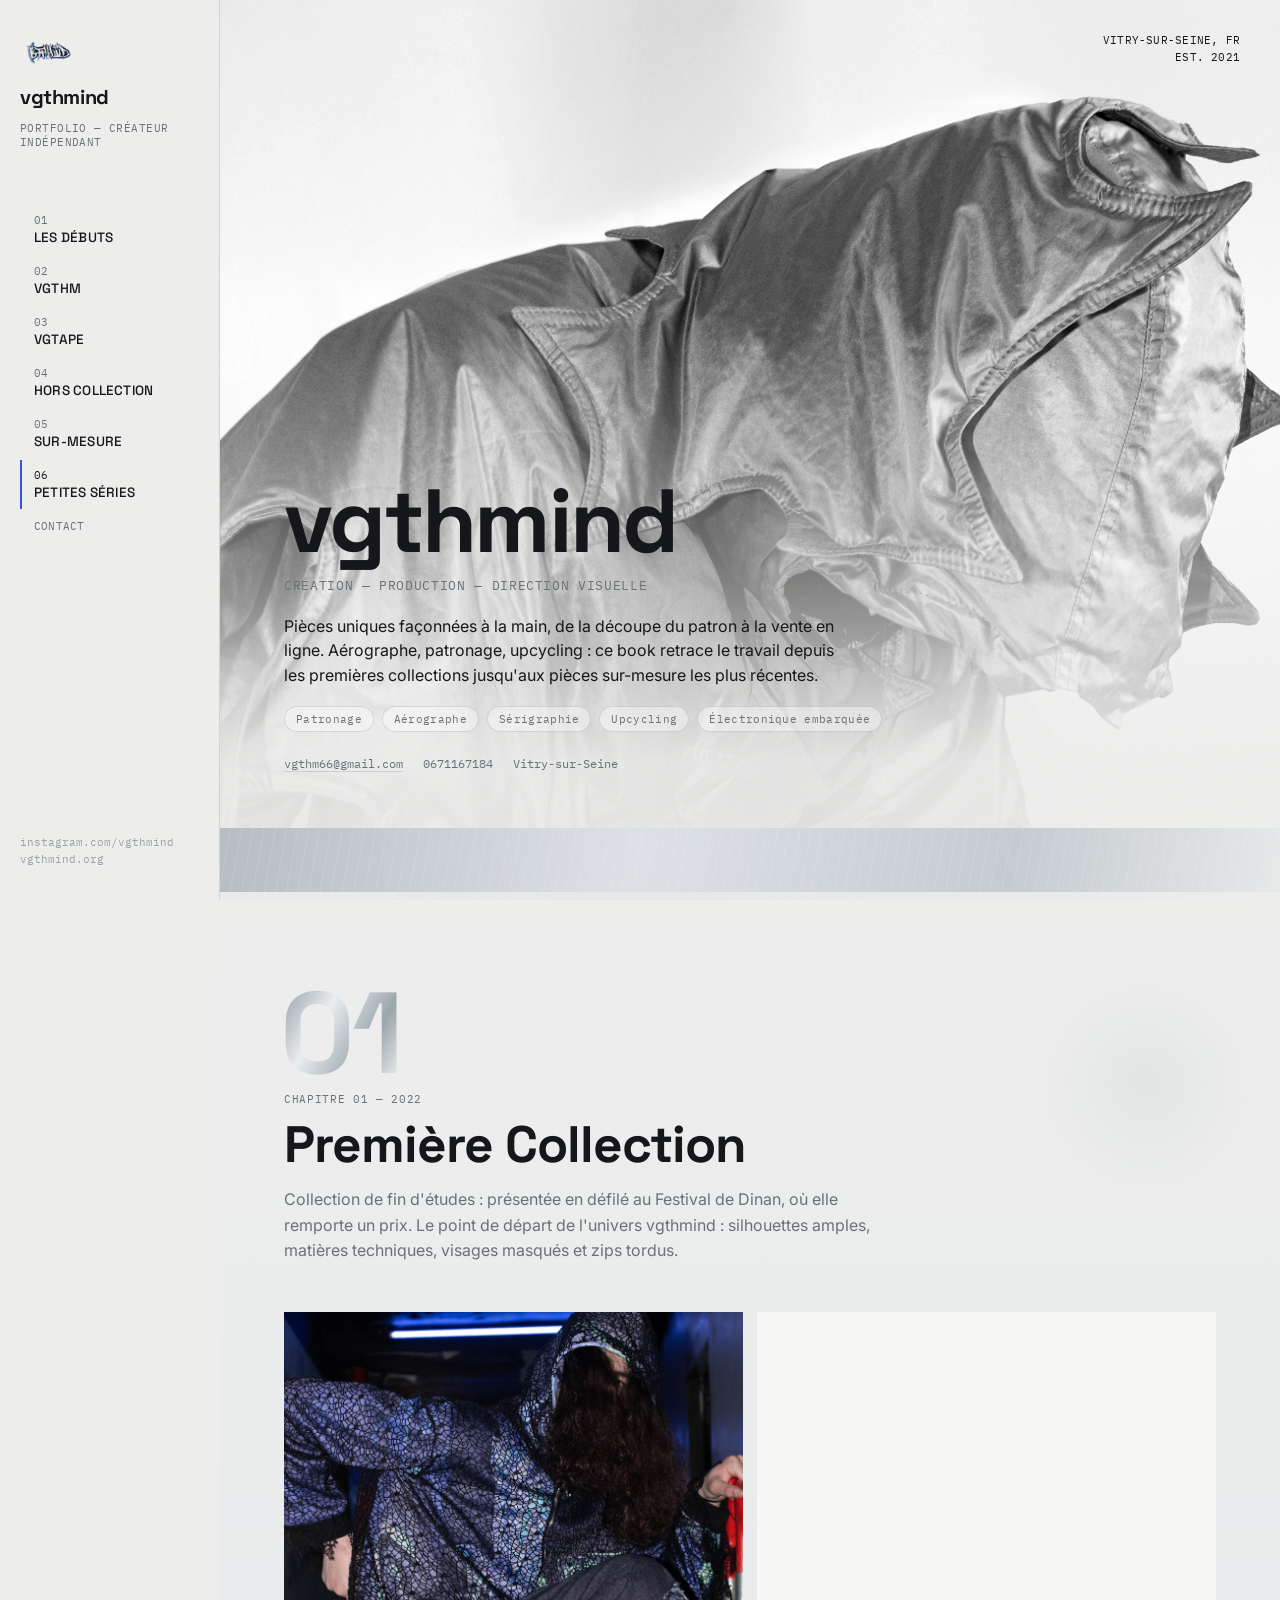
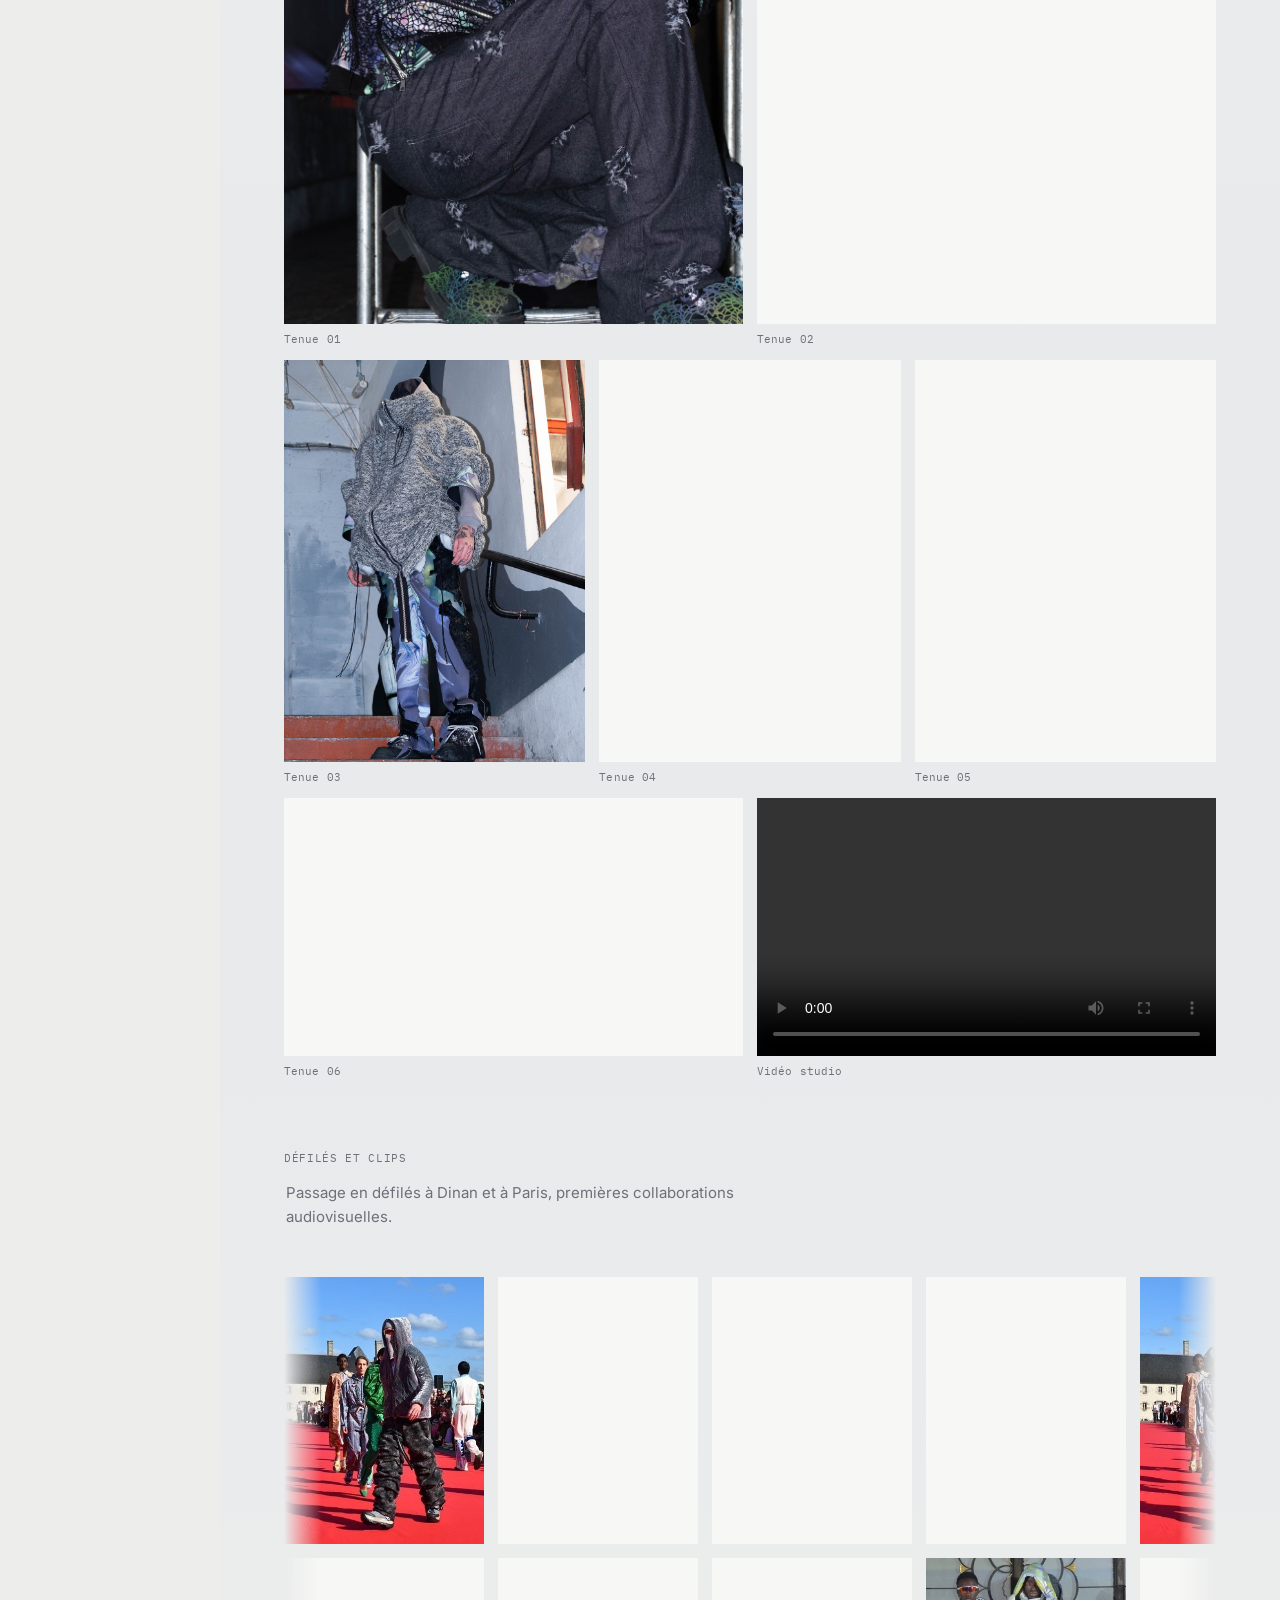
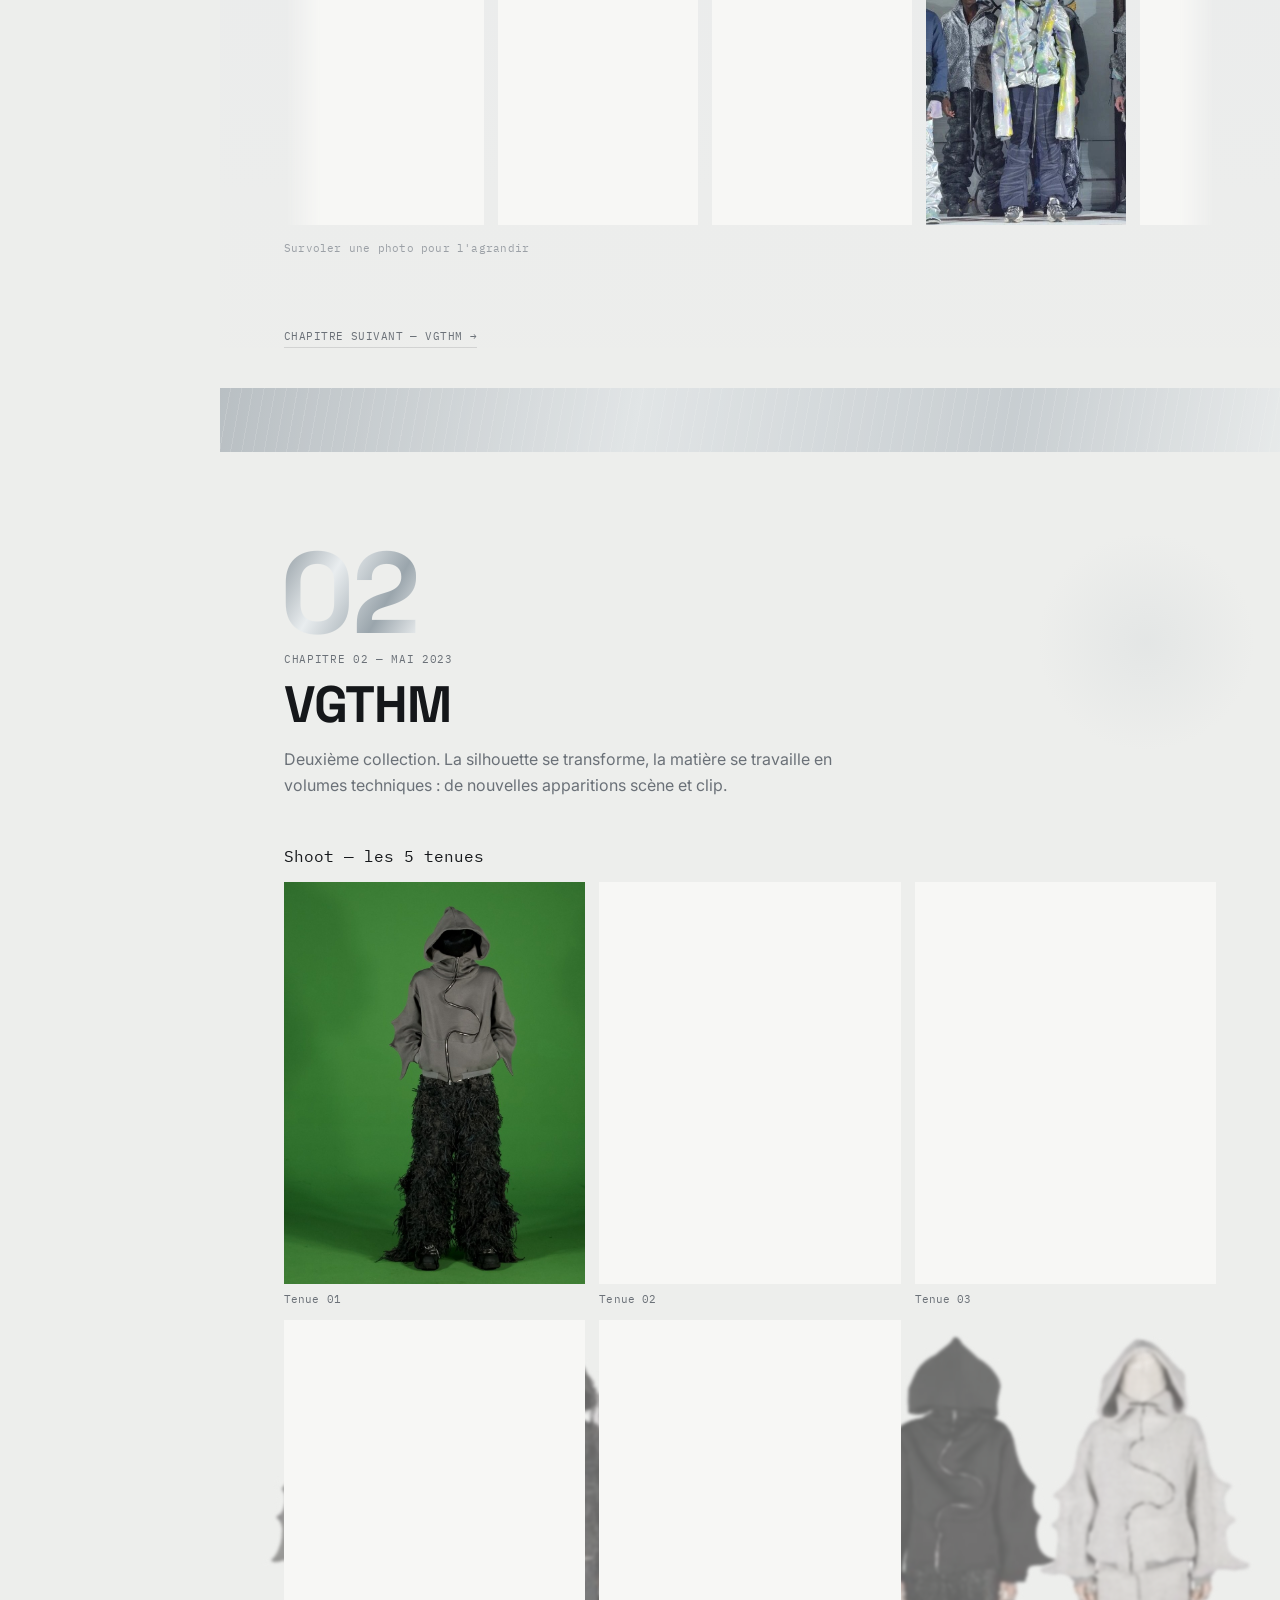
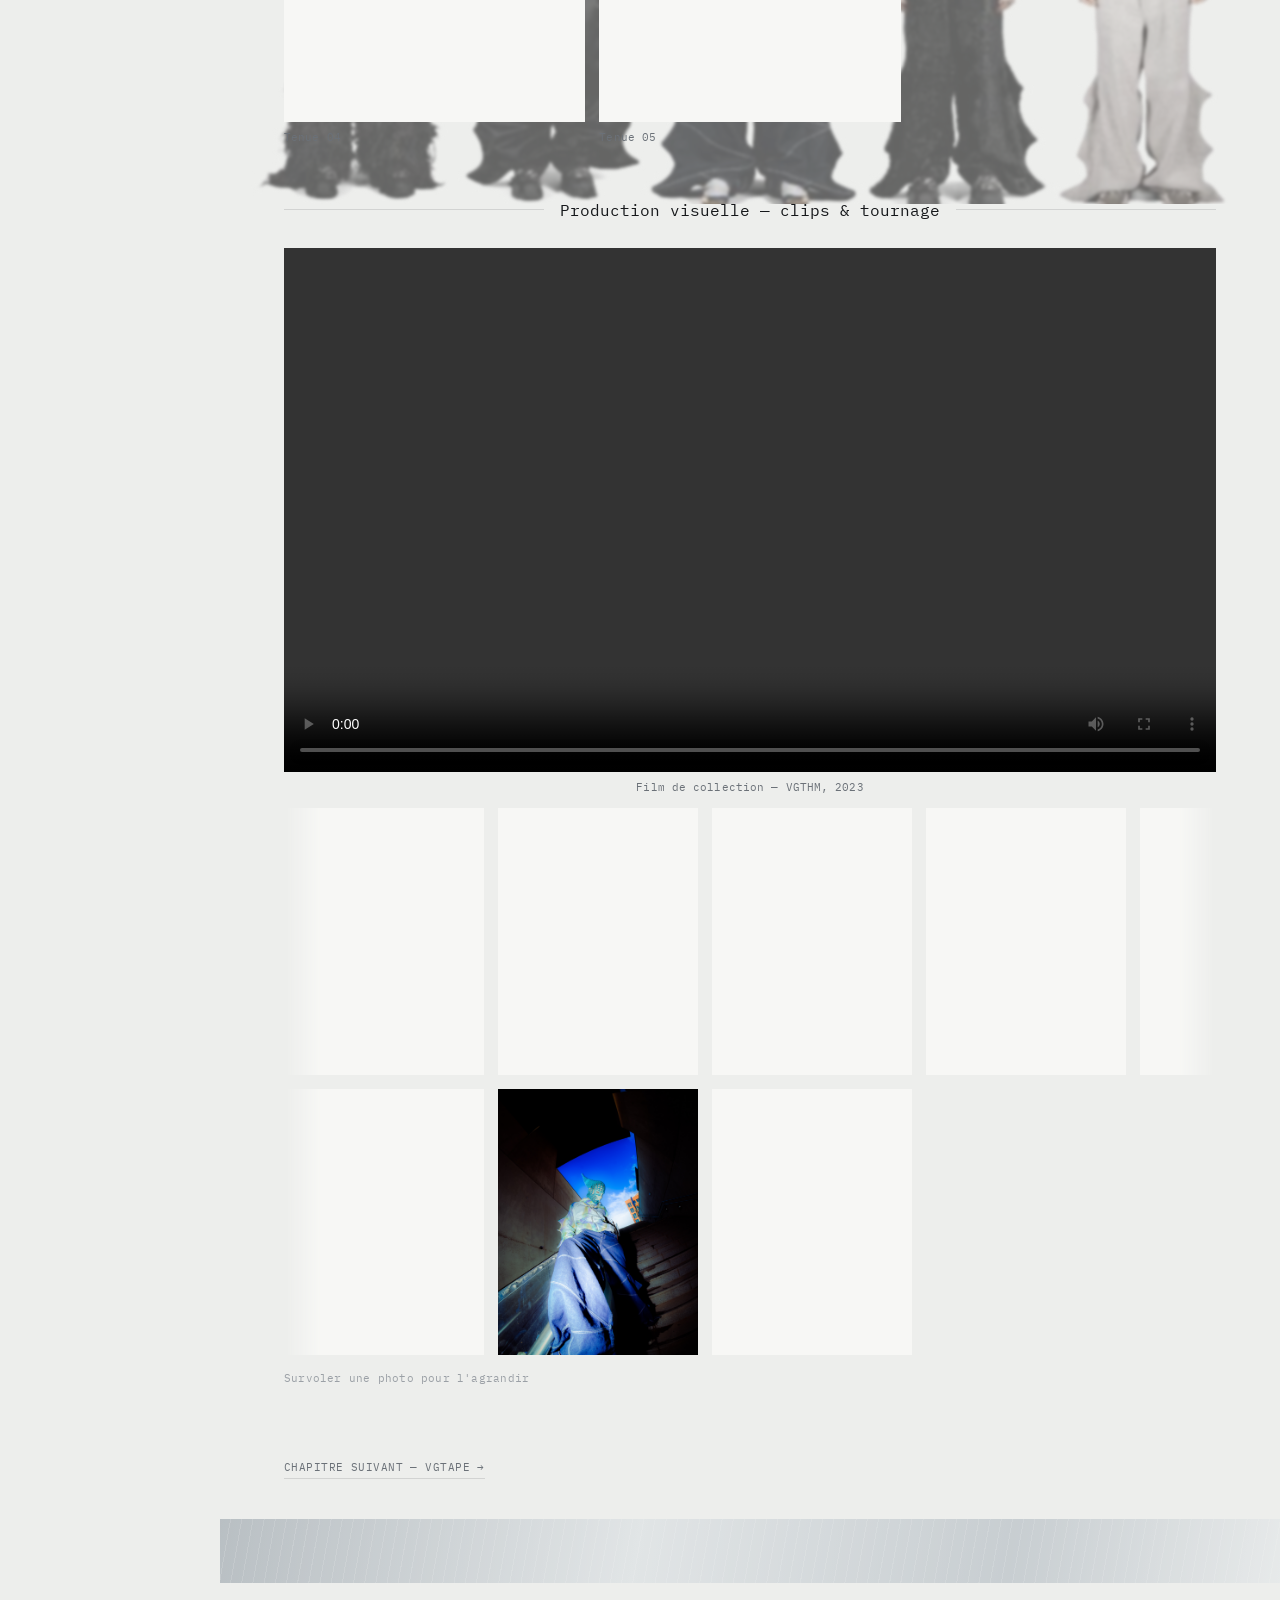
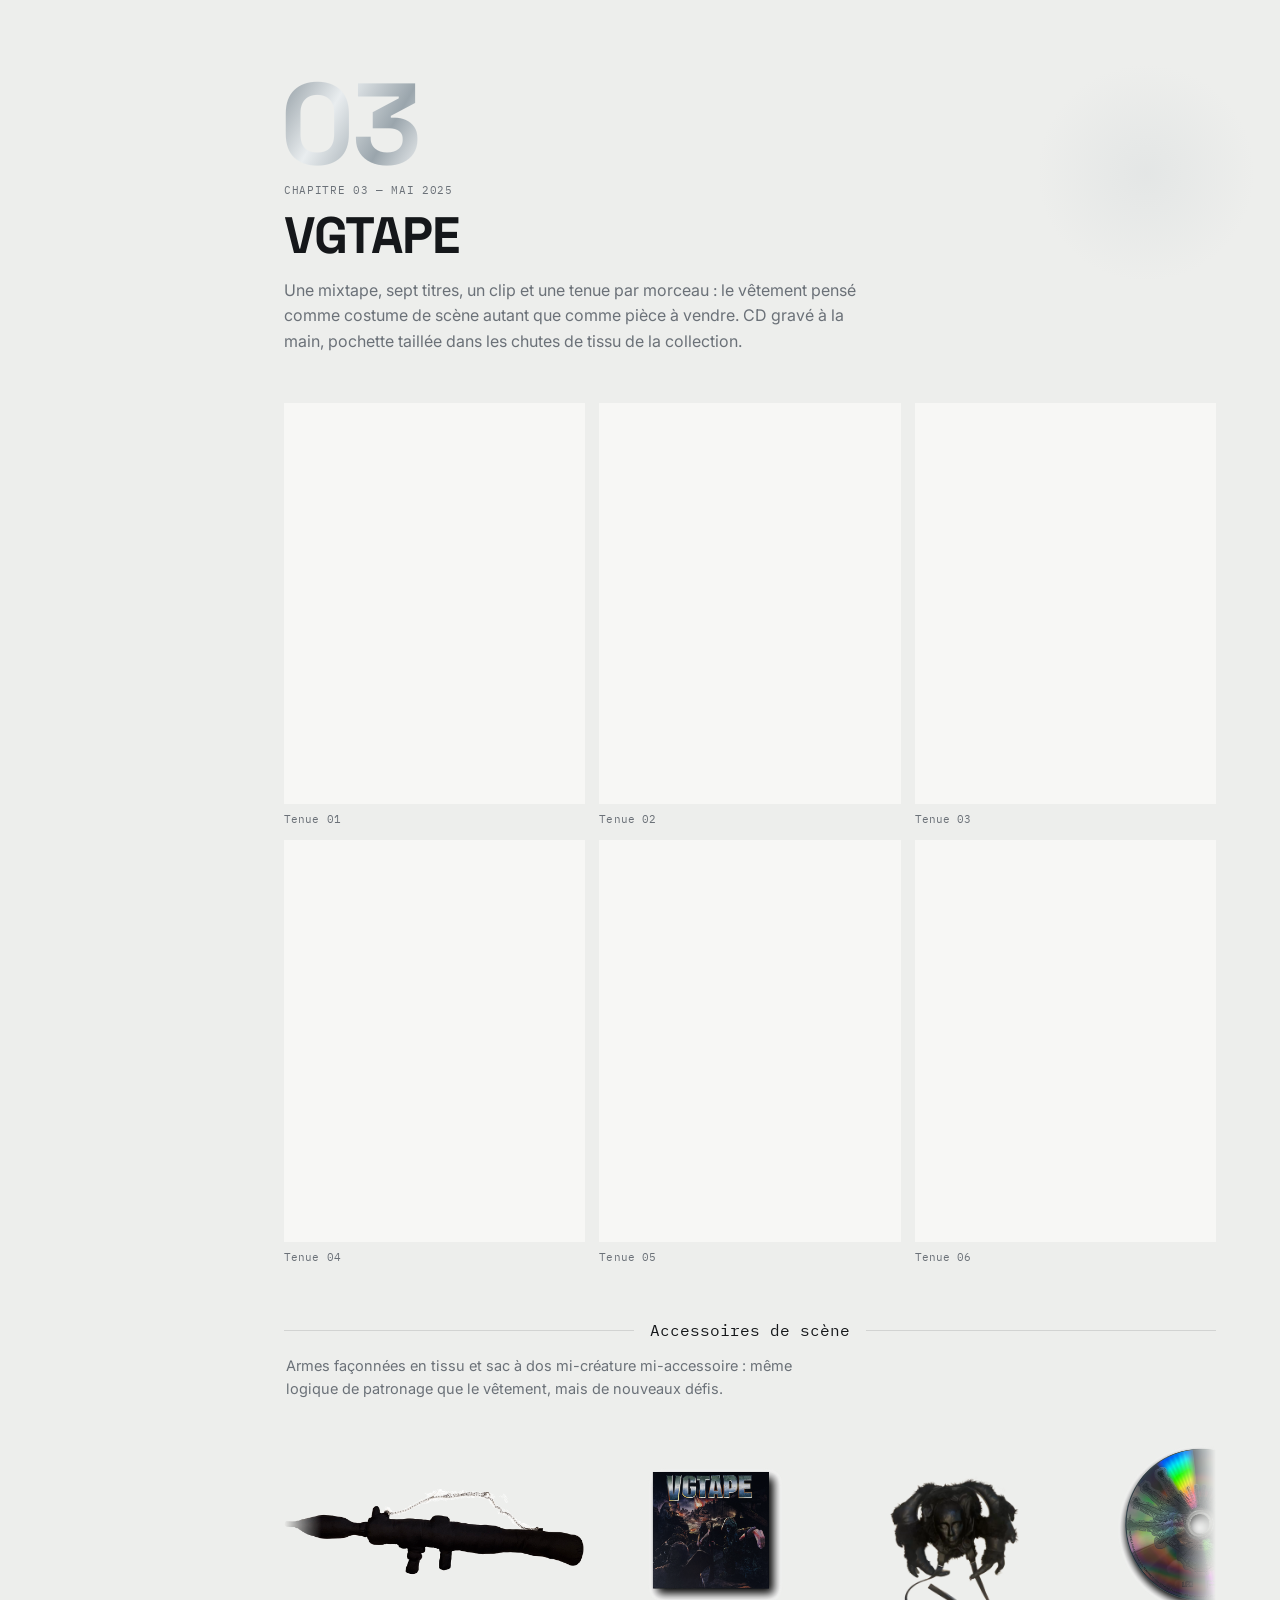
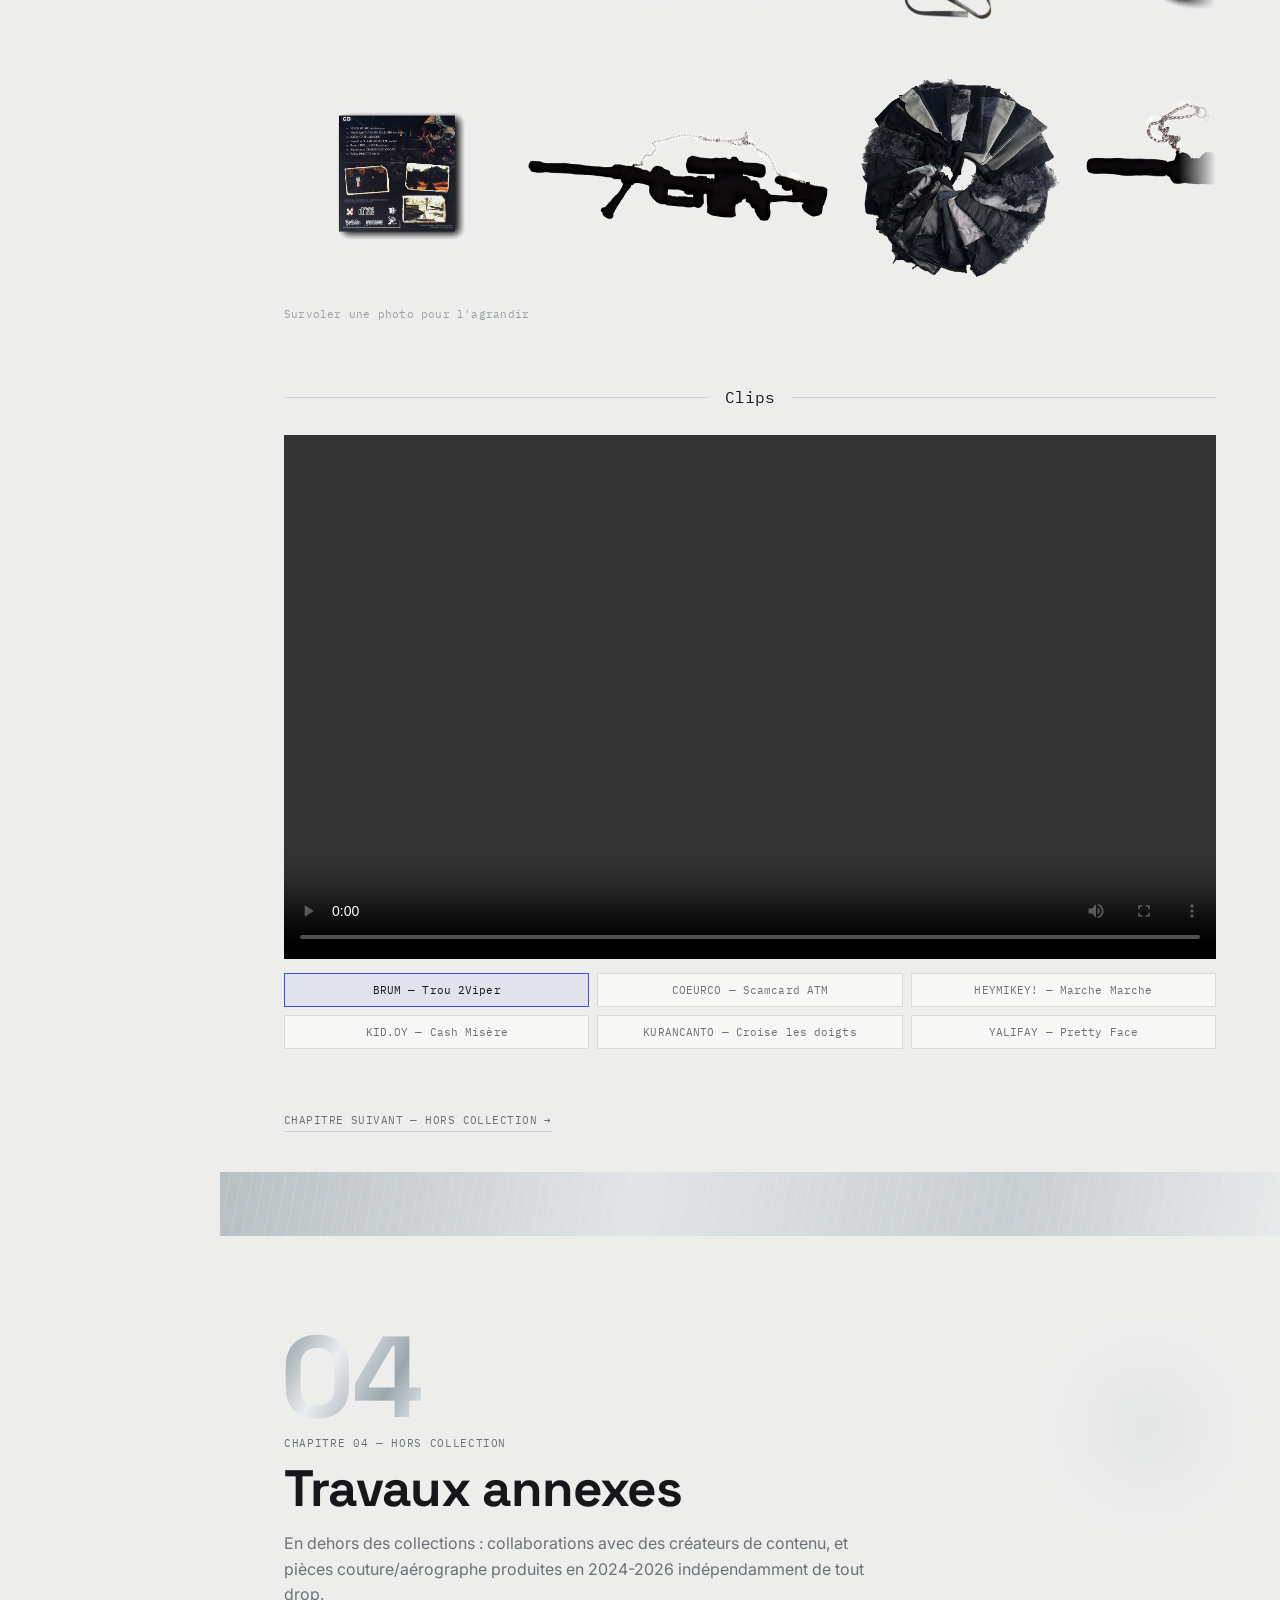
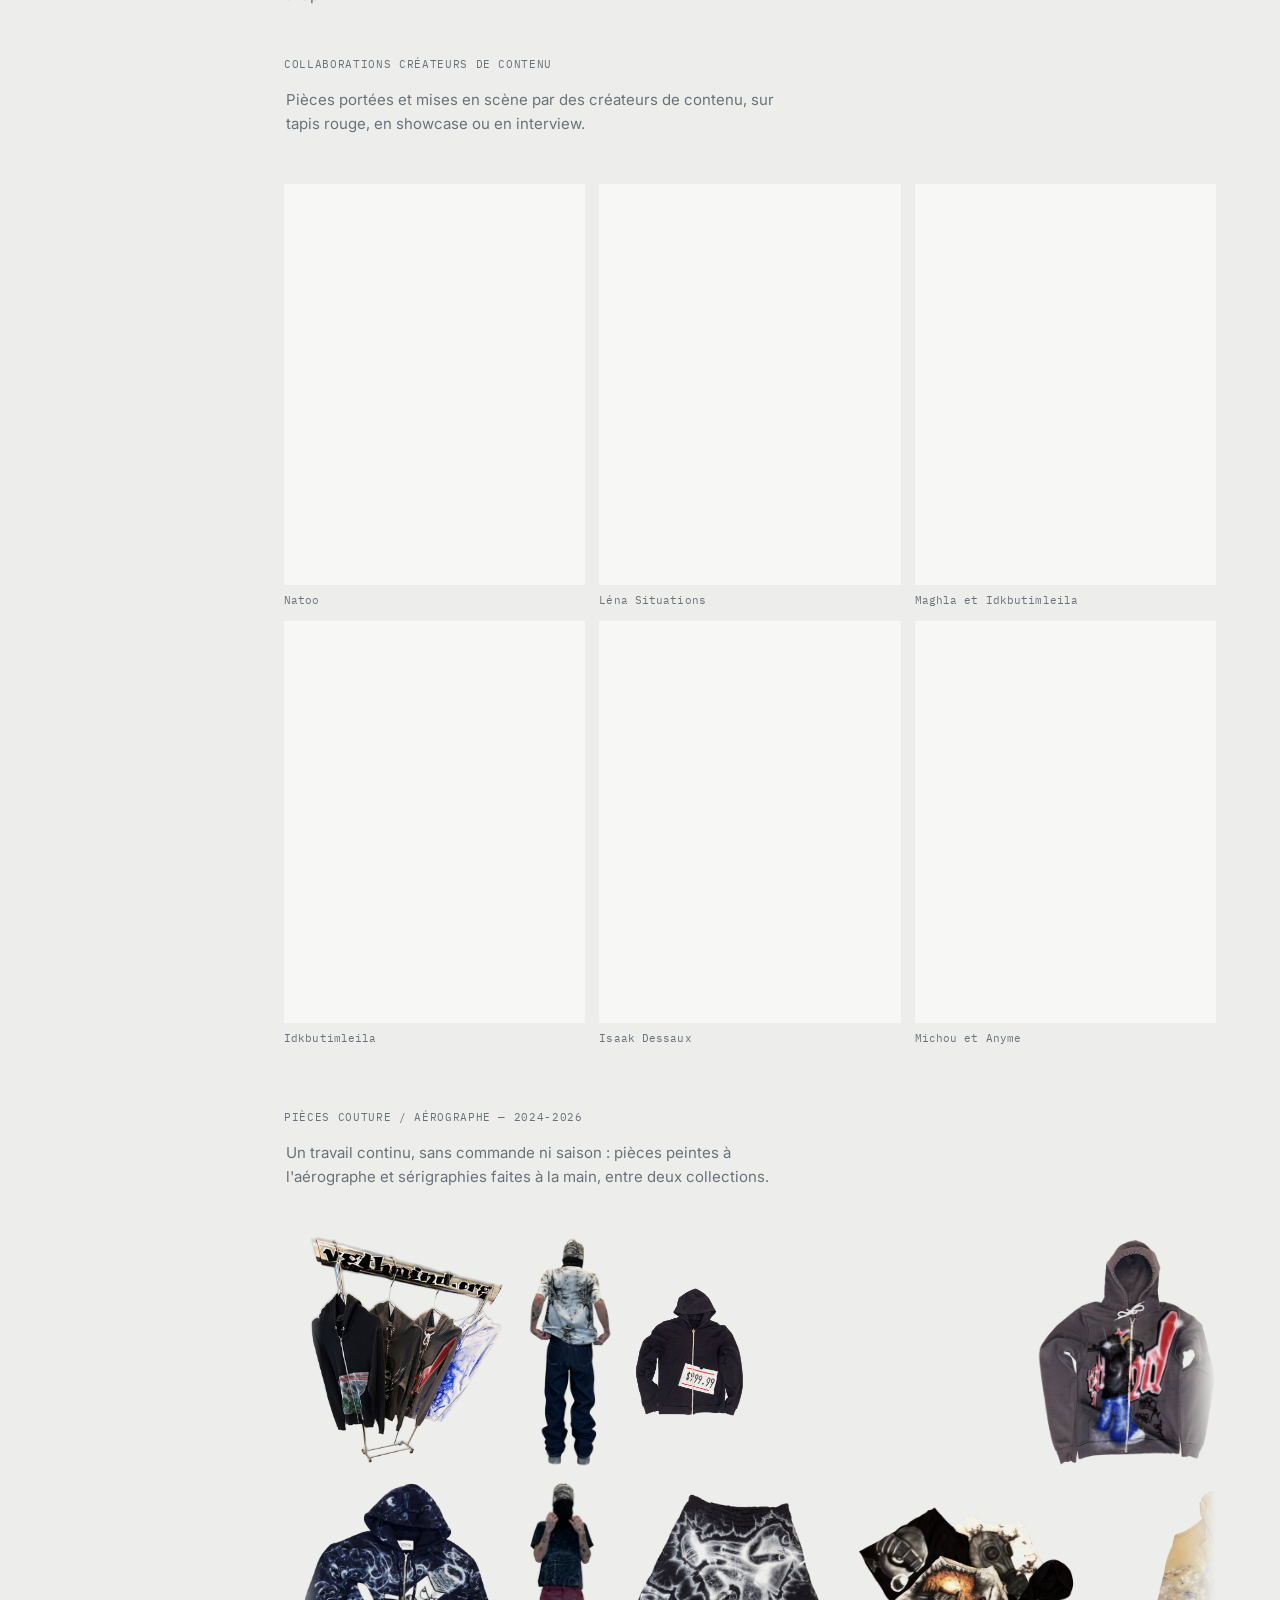
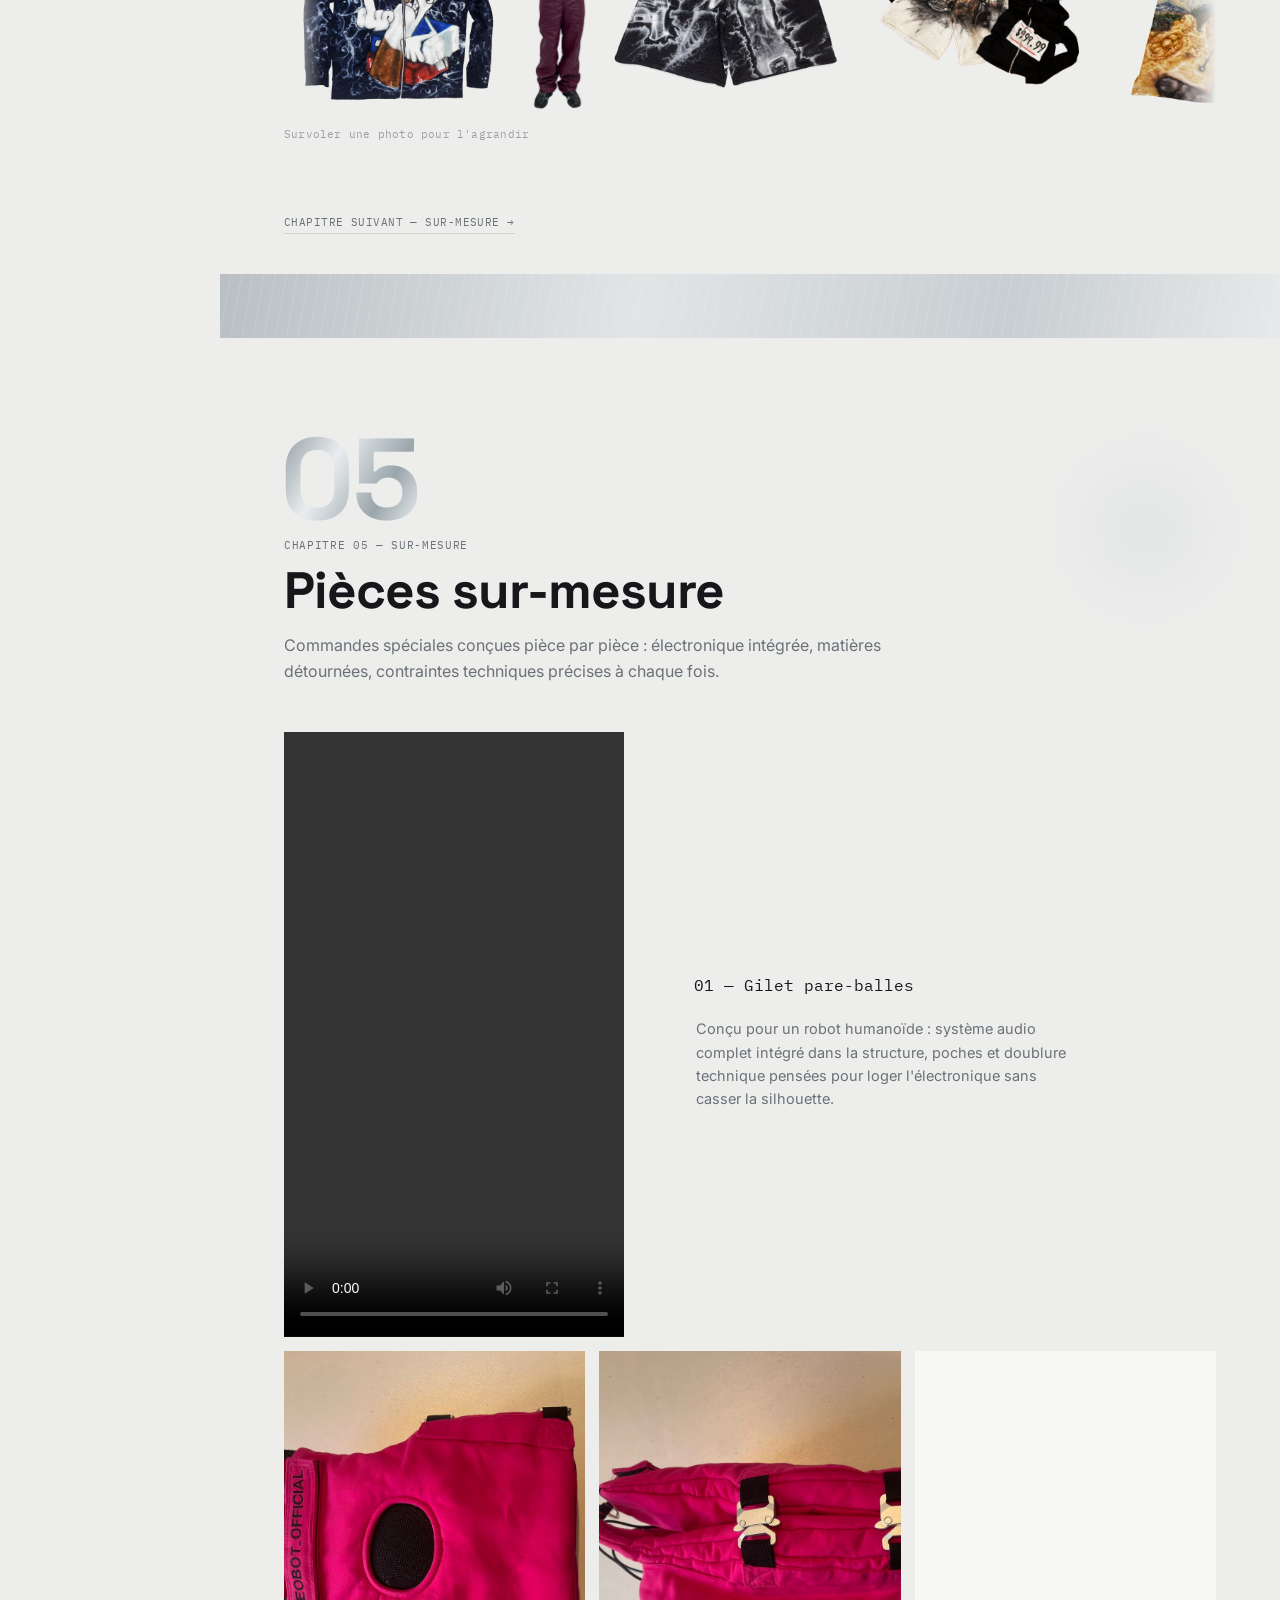
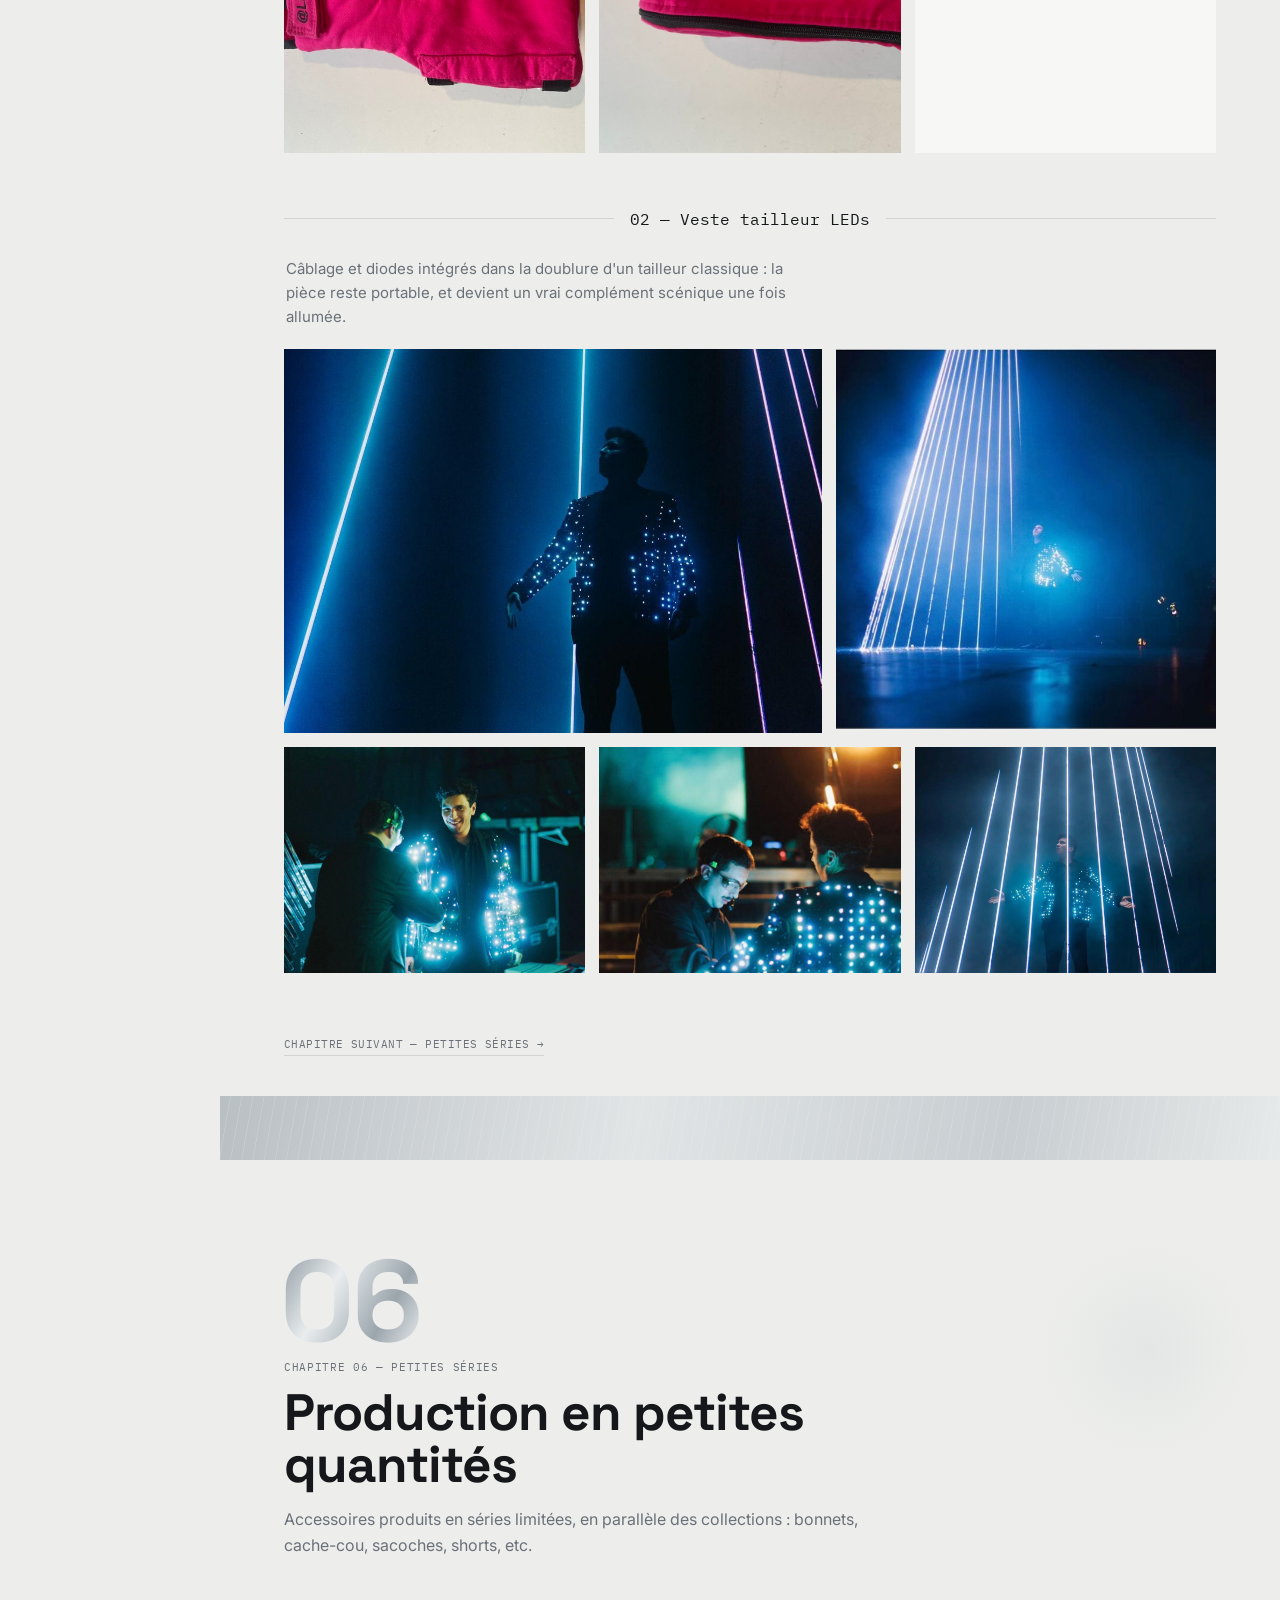
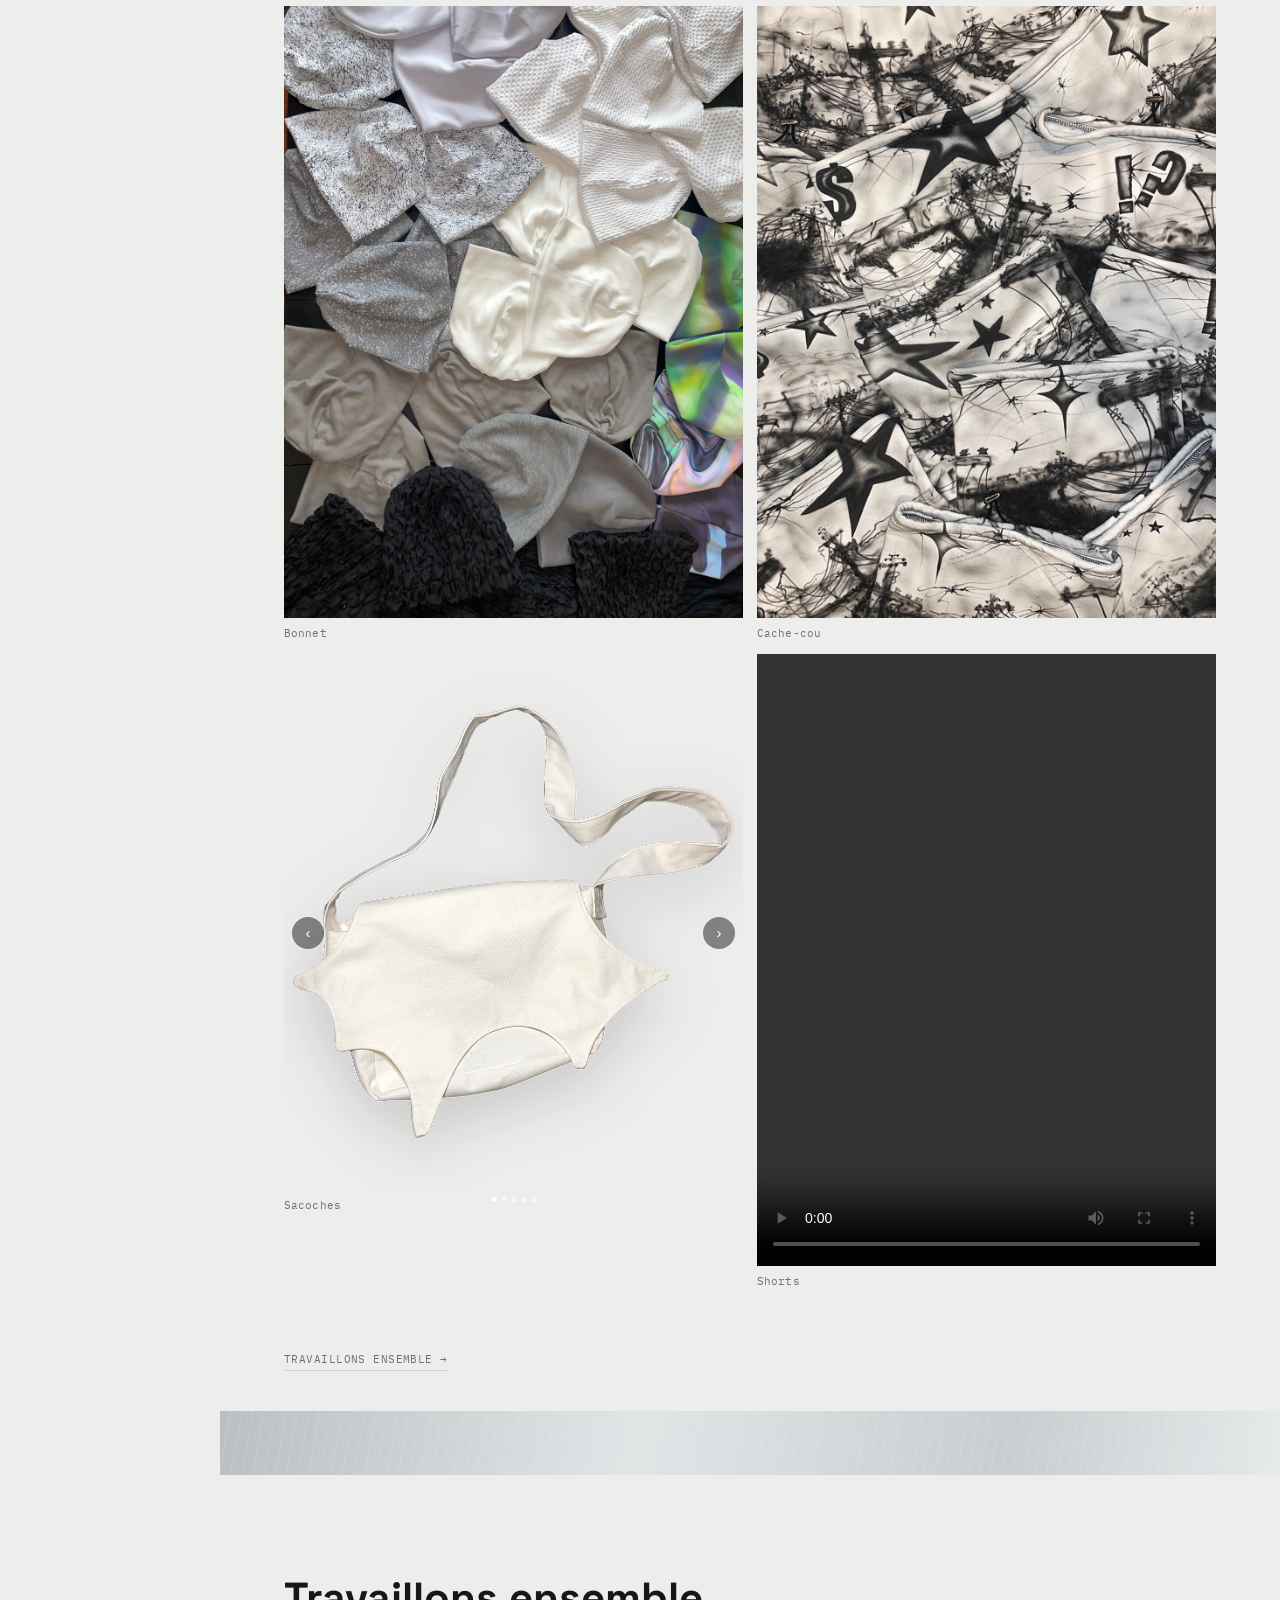
==== commit b3c71eb6: "Ajoute aperçu photo au survol de la nav, tags savoir-faire, liens chapitre suivant Inspiré des portf" ====
--- a/index.html
+++ b/index.html
@@ -69,6 +69,9 @@
         <h1>vgthmind</h1>
         <p class="role">Création — production — direction visuelle</p>
         <p class="pitch">Pièces uniques façonnées à la main, de la découpe du patron à la vente en ligne. Aérographe, patronage, upcycling : ce book retrace le travail depuis les premières collections jusqu'aux pièces sur-mesure les plus récentes.</p>
+        <div class="cover-skills mono">
+          <span>Patronage</span><span>Aérographe</span><span>Sérigraphie</span><span>Upcycling</span><span>Électronique embarquée</span>
+        </div>
         <div class="cover-contact">
           <a href="mailto:vgthm66@gmail.com">vgthm66@gmail.com</a>
           <span>0671167184</span>
@@ -137,6 +140,7 @@
         </div>
         <p class="carousel-count mono" style="margin-top:2px;">Survoler une photo pour l'agrandir</p>
       </div>
+      <a class="chapter-next mono" href="#ch-2023">Chapitre suivant — VGTHM →</a>
     </section>
 
     <div class="seam"></div>
@@ -204,6 +208,7 @@
         </div>
         <p class="carousel-count mono" style="margin-top:2px;">Survoler une photo pour l'agrandir</p>
       </div>
+      <a class="chapter-next mono" href="#ch-2025">Chapitre suivant — VGTAPE →</a>
     </section>
 
     <div class="seam"></div>
@@ -281,6 +286,7 @@
           <button class="clip-tab" data-src="assets/vgtape2/clips/yalifay-prettyface.mp4">YALIFAY — Pretty Face</button>
         </div>
       </div>
+      <a class="chapter-next mono" href="#ch-horscollec">Chapitre suivant — Hors collection →</a>
     </section>
 
     <div class="seam"></div>
@@ -364,6 +370,7 @@
         </div>
         <p class="carousel-count mono" style="margin-top:2px;">Survoler une photo pour l'agrandir</p>
       </div>
+      <a class="chapter-next mono" href="#ch-mesure">Chapitre suivant — Sur-mesure →</a>
     </section>
 
     <div class="seam"></div>
@@ -409,6 +416,7 @@
         <figure class="g-4 wide"><img loading="lazy" decoding="async" src="assets/mesure/veste3.jpg" alt="Veste tailleur LEDs"></figure>
         <figure class="g-4 wide"><img loading="lazy" decoding="async" src="assets/mesure/veste4.jpg" alt="Veste tailleur LEDs"></figure>
       </div>
+      <a class="chapter-next mono" href="#ch-petites">Chapitre suivant — Petites séries →</a>
     </section>
 
     <div class="seam"></div>
@@ -444,6 +452,7 @@
           <figcaption>Shorts</figcaption>
         </figure>
       </div>
+      <a class="chapter-next mono" href="#contact">Travaillons ensemble →</a>
     </section>
 
     <div class="seam"></div>
@@ -484,4 +493,5 @@
   <script src="js/cursor.js"></script>
   <script src="js/scrollspy.js"></script>
   <script src="js/back-to-top.js"></script>
+  <script src="js/nav-preview.js"></script>
 </body></html>
--- a/css/style.css
+++ b/css/style.css
@@ -172,6 +172,12 @@
   font-family:'IBM Plex Mono',monospace;font-size:10.5px;color:var(--ink);
   text-align:right;line-height:1.6;letter-spacing:0.02em;
 }
+.cover-skills{display:flex;flex-wrap:wrap;gap:8px;margin-top:18px;}
+.cover-skills span{
+  font-size:10.5px;letter-spacing:0.03em;color:var(--steel);
+  padding:5px 11px;border:1px solid var(--line);border-radius:20px;
+  background:rgba(255,255,255,0.4);
+}
 .cover-contact{
   margin-top:24px;display:flex;gap:20px;flex-wrap:wrap;
   font-family:'IBM Plex Mono',monospace;font-size:12px;color:var(--steel);
@@ -470,6 +476,14 @@
 .logo-burst img.lb-logo{width:130px;height:auto;position:relative;z-index:3;filter:drop-shadow(0 0 18px rgba(0,0,0,0.15));}
 .logo-burst .ray{position:absolute;left:50%;top:50%;background:linear-gradient(90deg,var(--chapter-accent,var(--blue)),transparent);height:2px;transform-origin:0 50%;opacity:0.4;}
 
+.chapter-next{
+  display:inline-block;margin-top:64px;font-size:11px;letter-spacing:0.04em;
+  text-transform:uppercase;color:var(--steel);text-decoration:none;
+  padding-bottom:4px;border-bottom:1px solid var(--line);
+  transition:color .15s ease,border-color .15s ease;
+}
+.chapter-next:hover{color:var(--ink);border-color:var(--chapter-accent,var(--blue));}
+
 footer.contact{
   padding:96px 64px 80px;max-width:var(--maxw);margin:0 auto;
 }
@@ -539,6 +553,16 @@
   .cursor-dot,.cursor-ring{display:none;}
 }
 
+/* ---------- Nav hover preview: small floating photo next to the cursor
+   when hovering a chapter link in the sidebar ---------- */
+.nav-preview{
+  position:fixed;top:0;left:0;width:170px;height:226px;object-fit:cover;
+  border-radius:4px;box-shadow:0 18px 40px rgba(21,23,26,0.28);
+  pointer-events:none;z-index:200;opacity:0;transition:opacity .25s ease;
+  will-change:transform;background:var(--bg-raise);
+}
+.nav-preview.visible{opacity:1;}
+
 /* ---------- Back to top ---------- */
 .back-to-top{
   position:fixed;right:24px;bottom:24px;z-index:120;
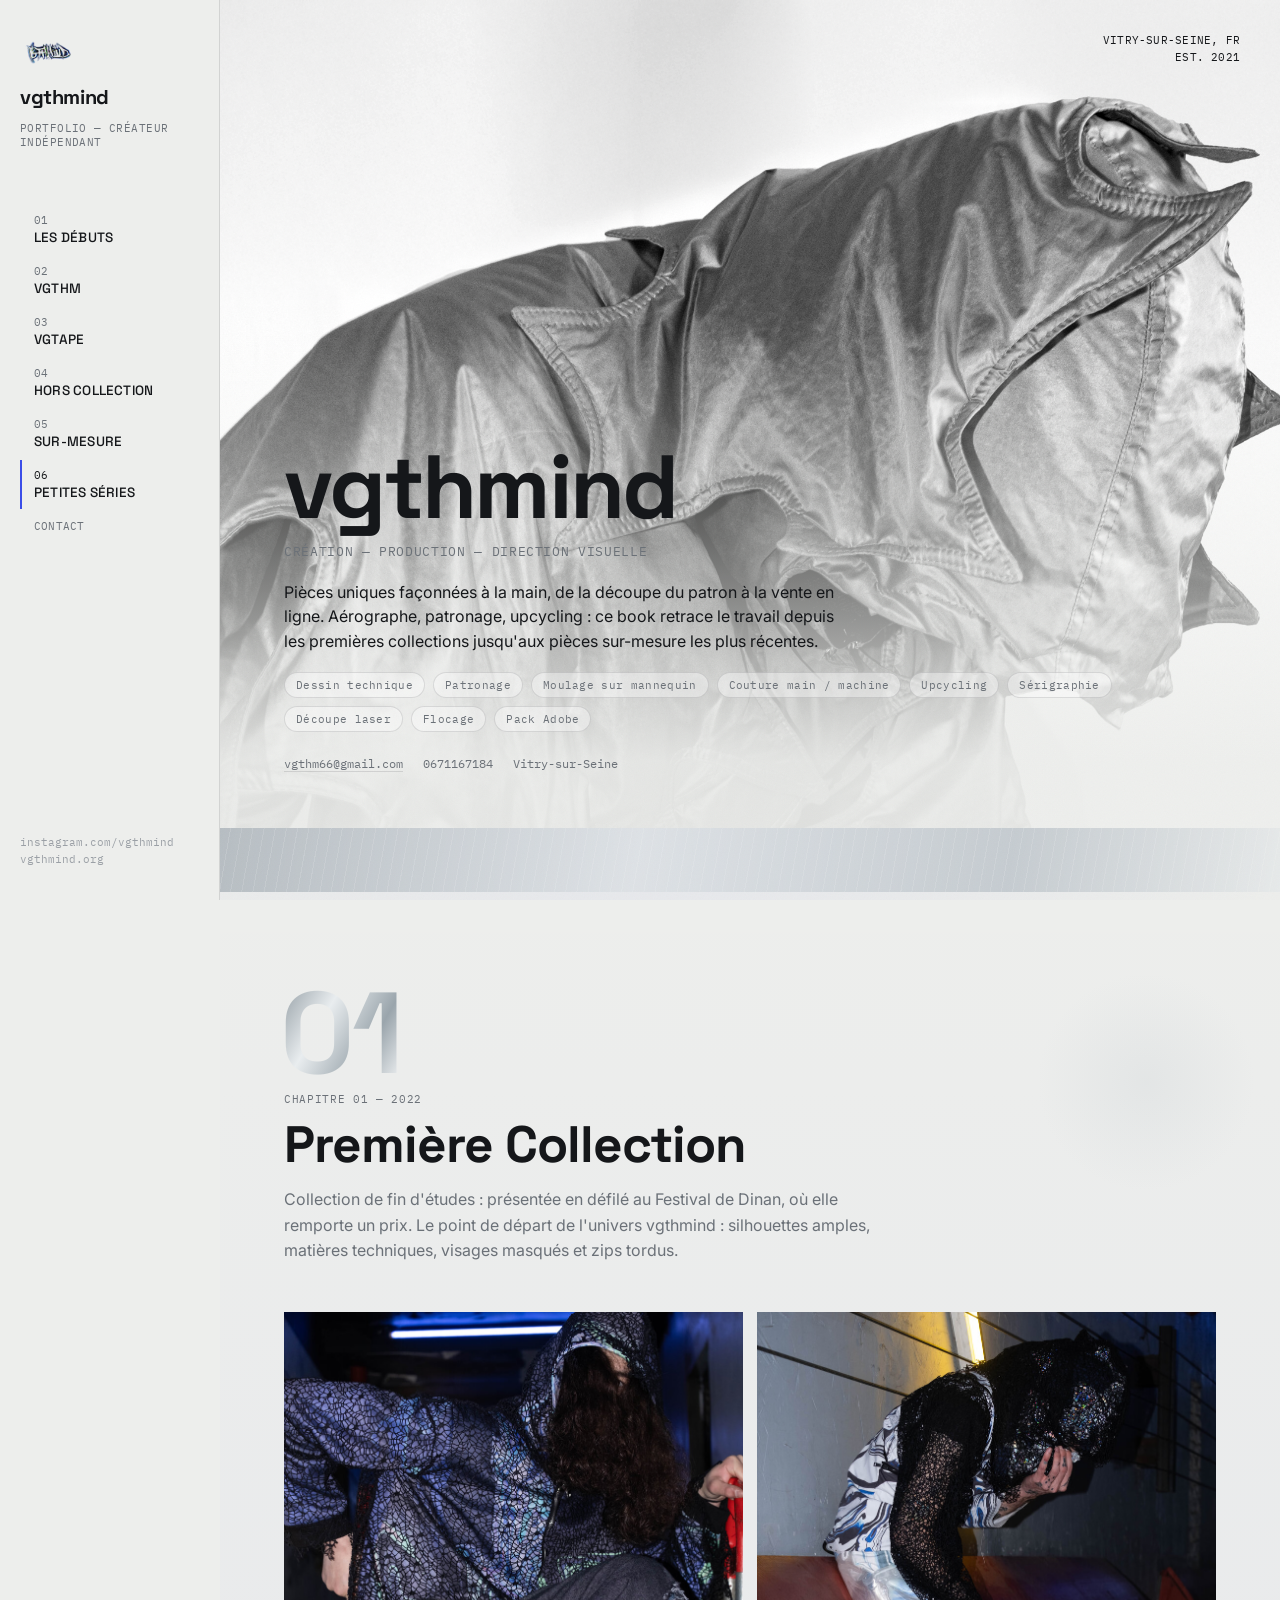
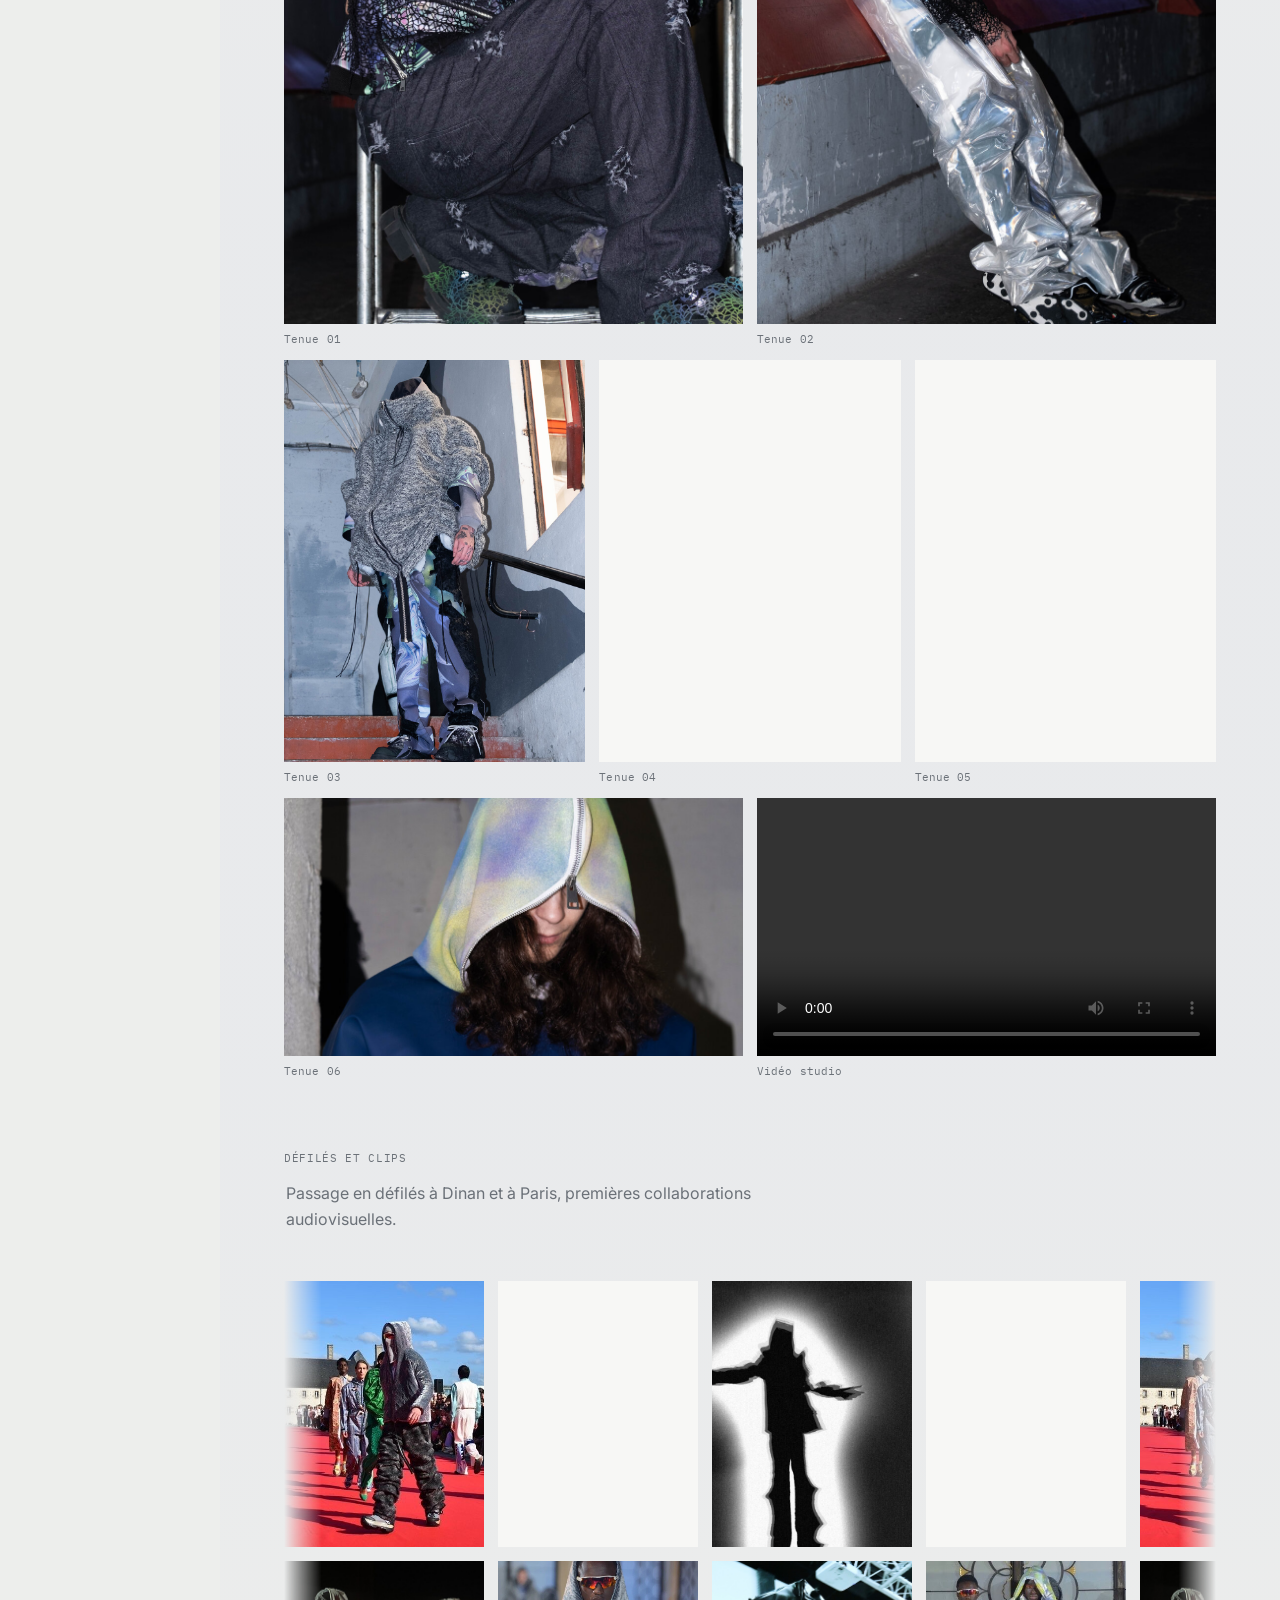
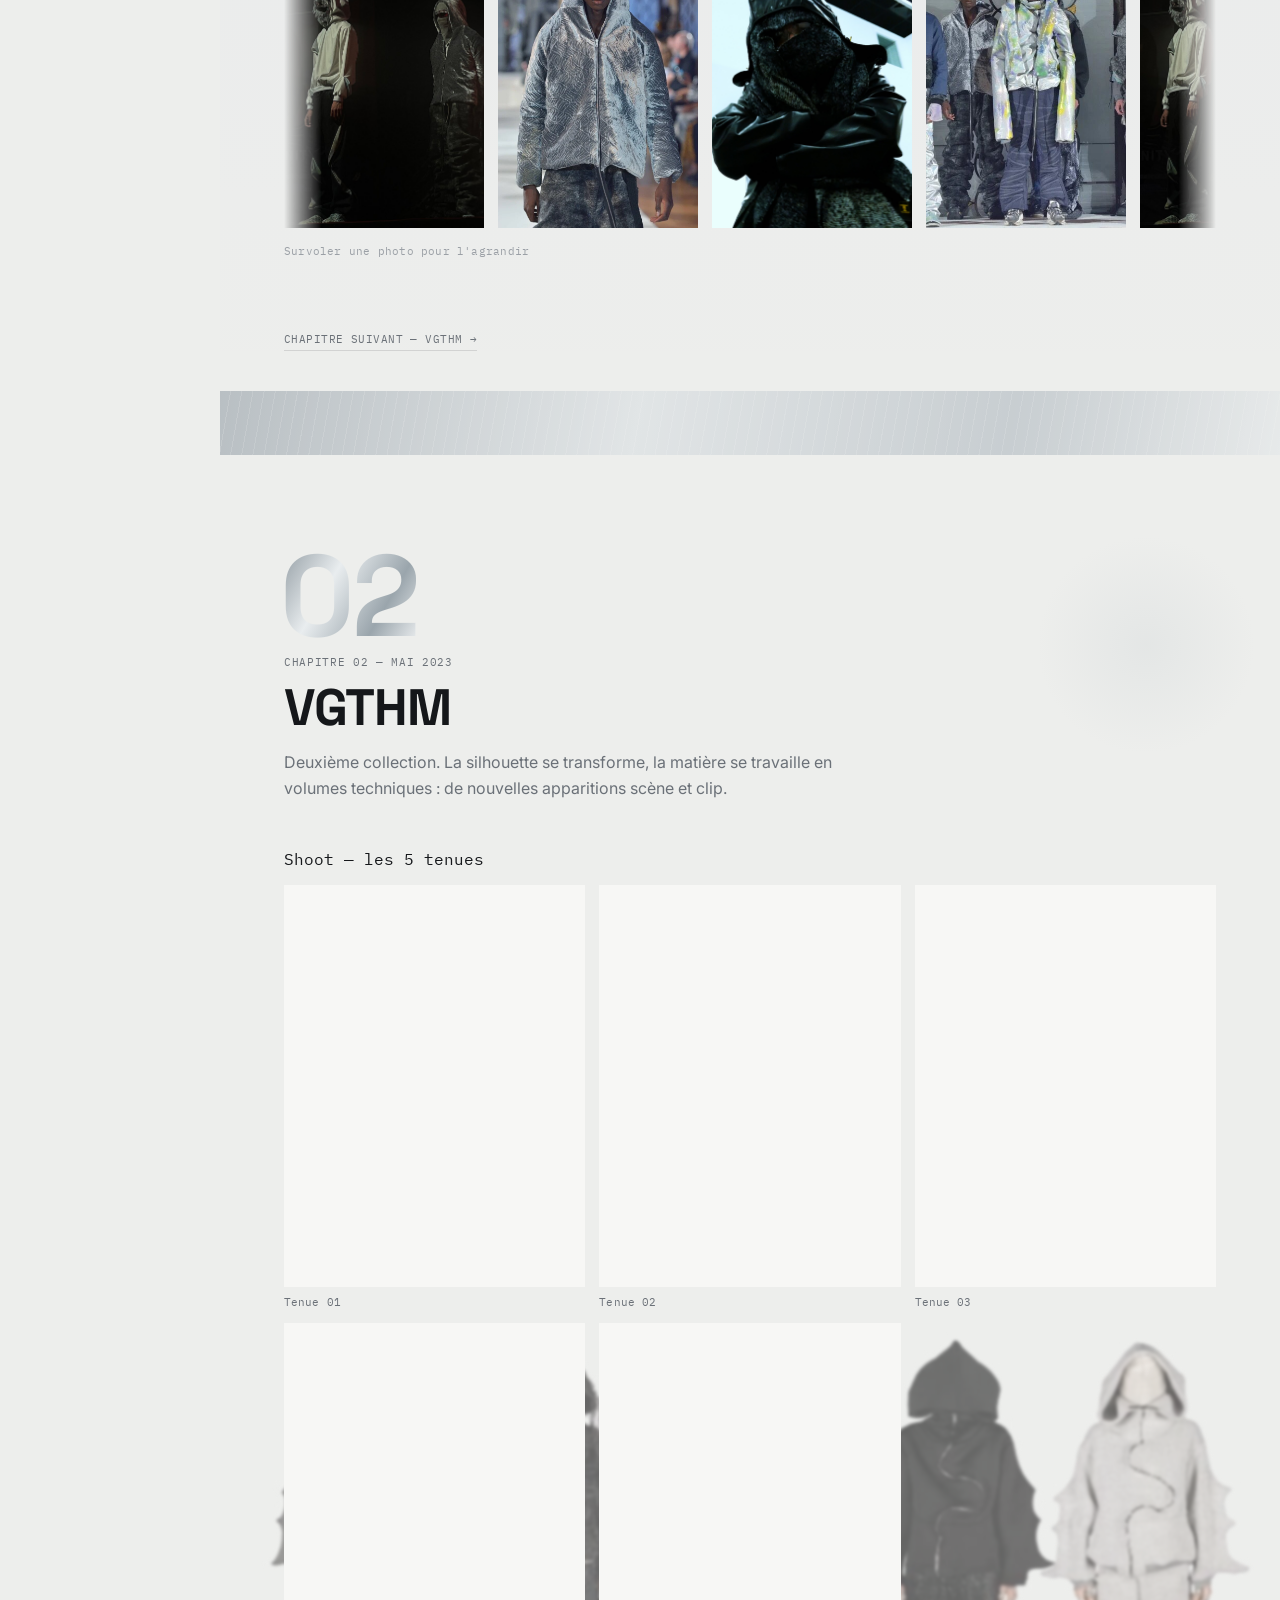
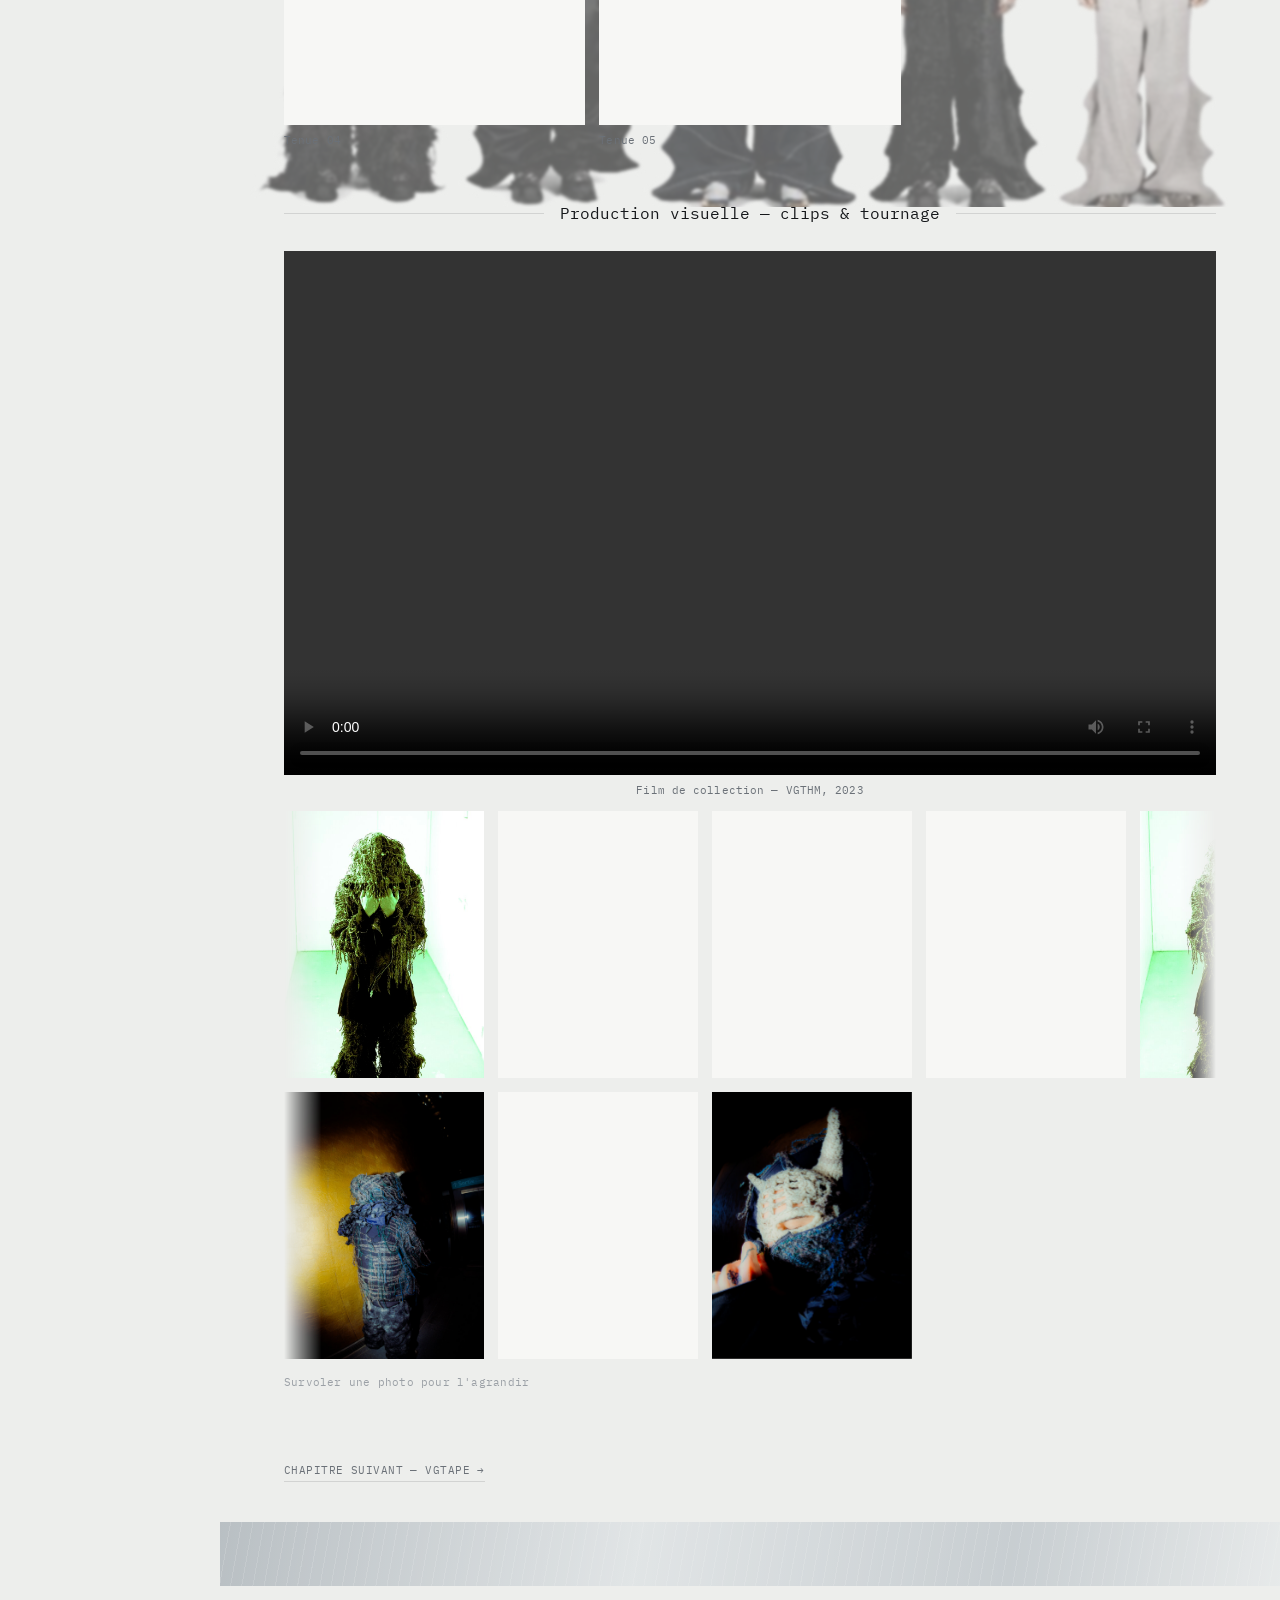
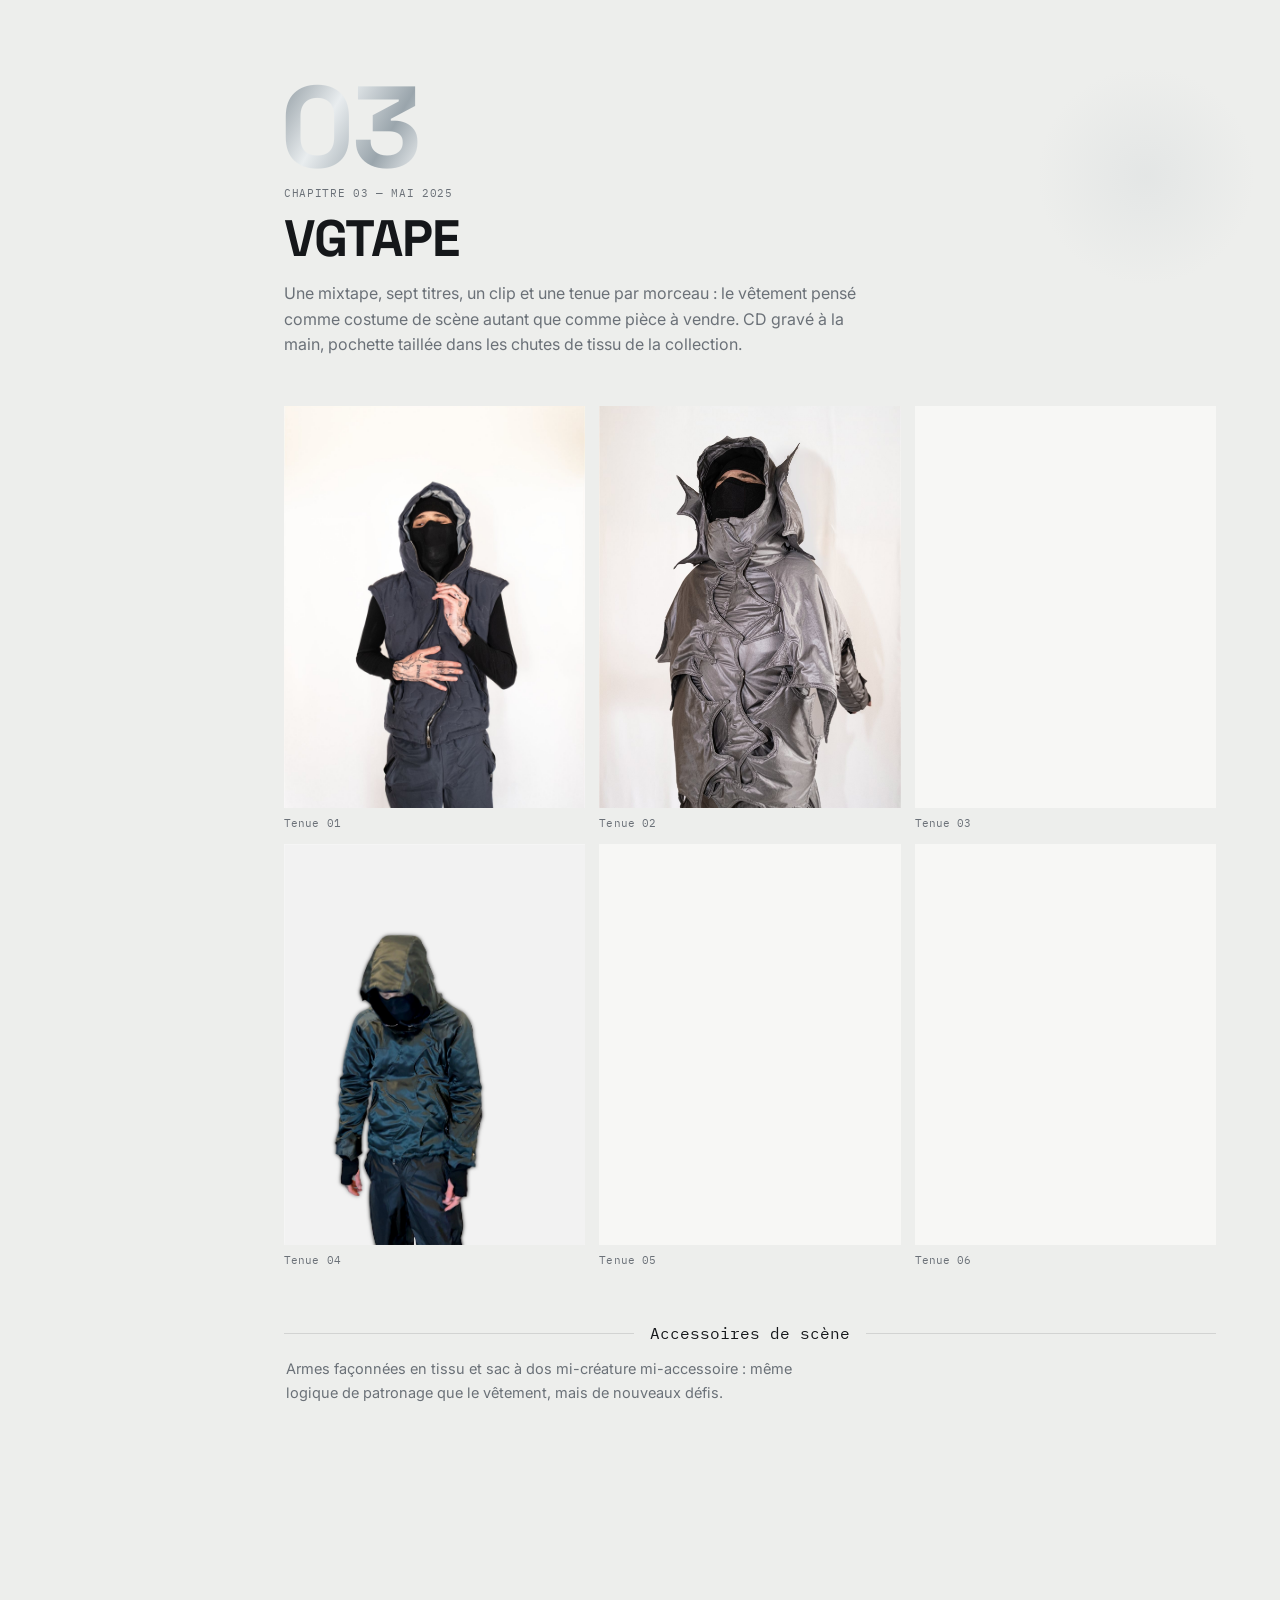
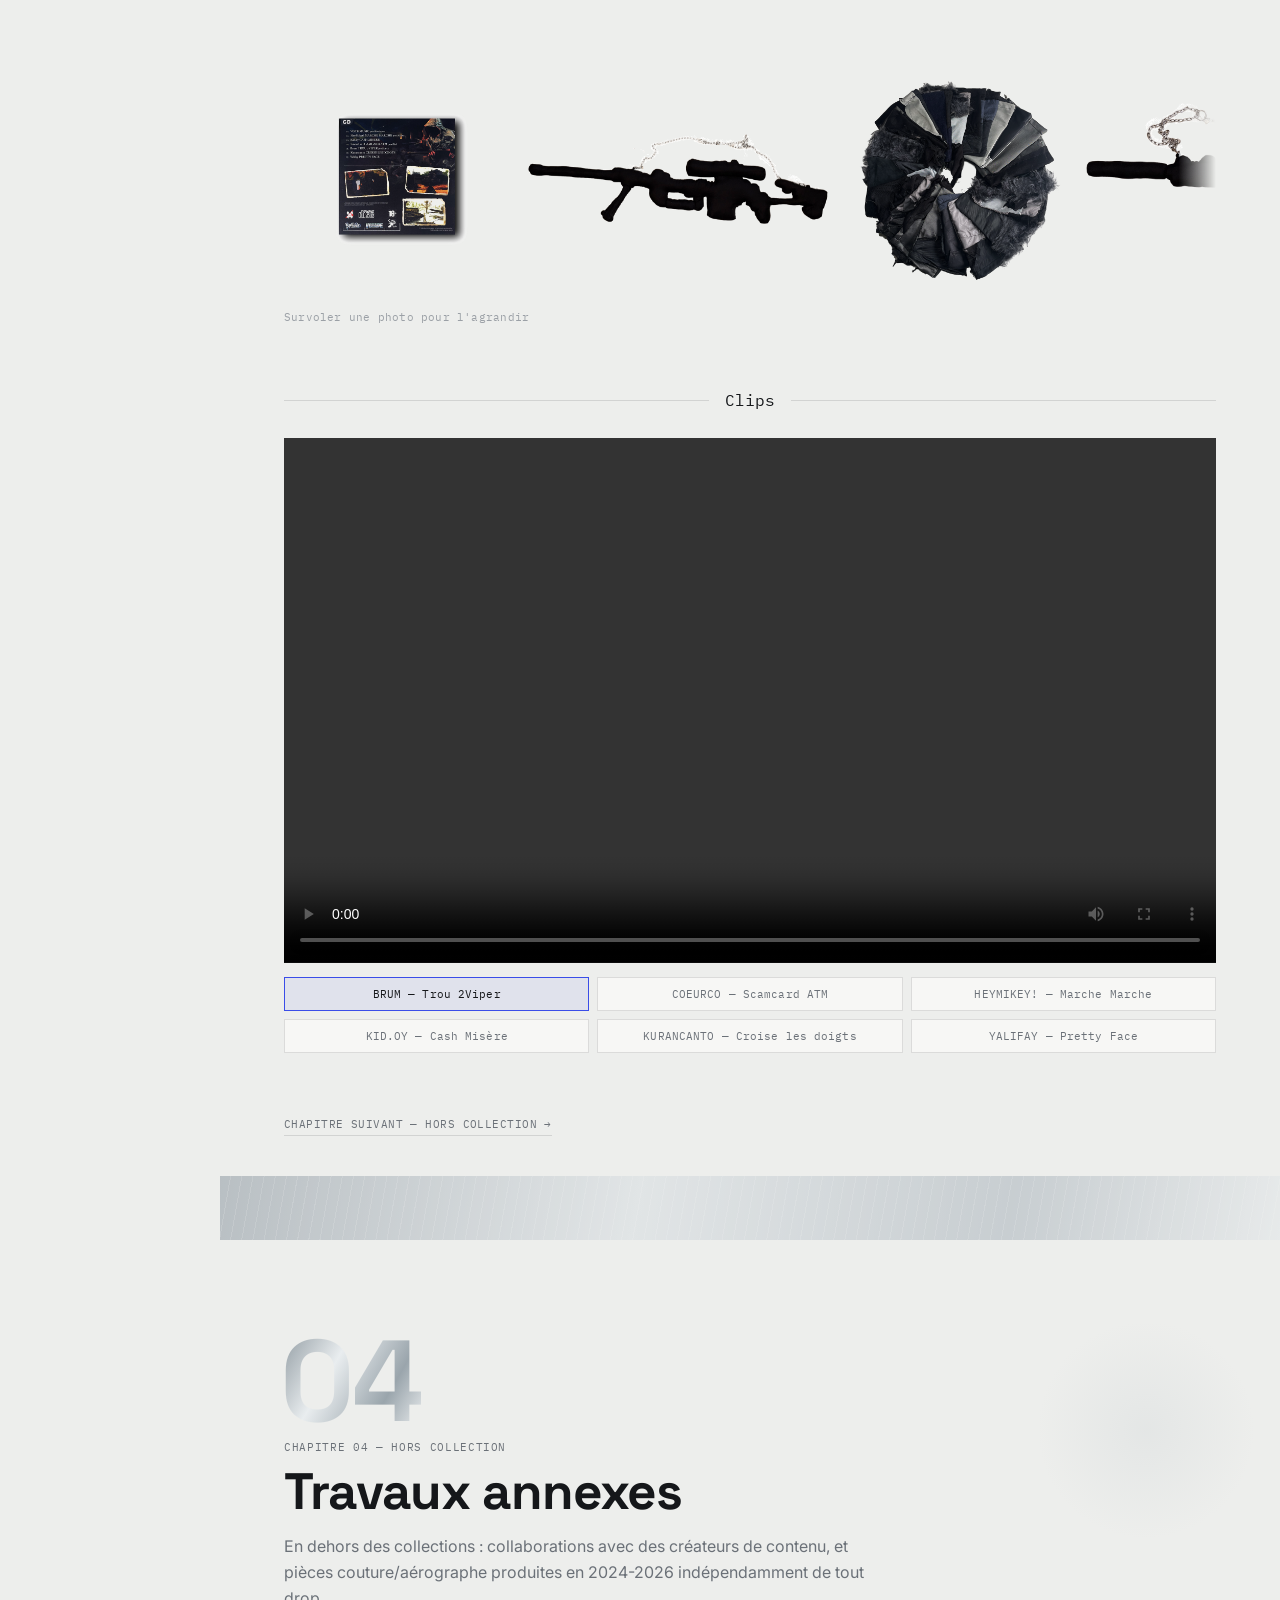
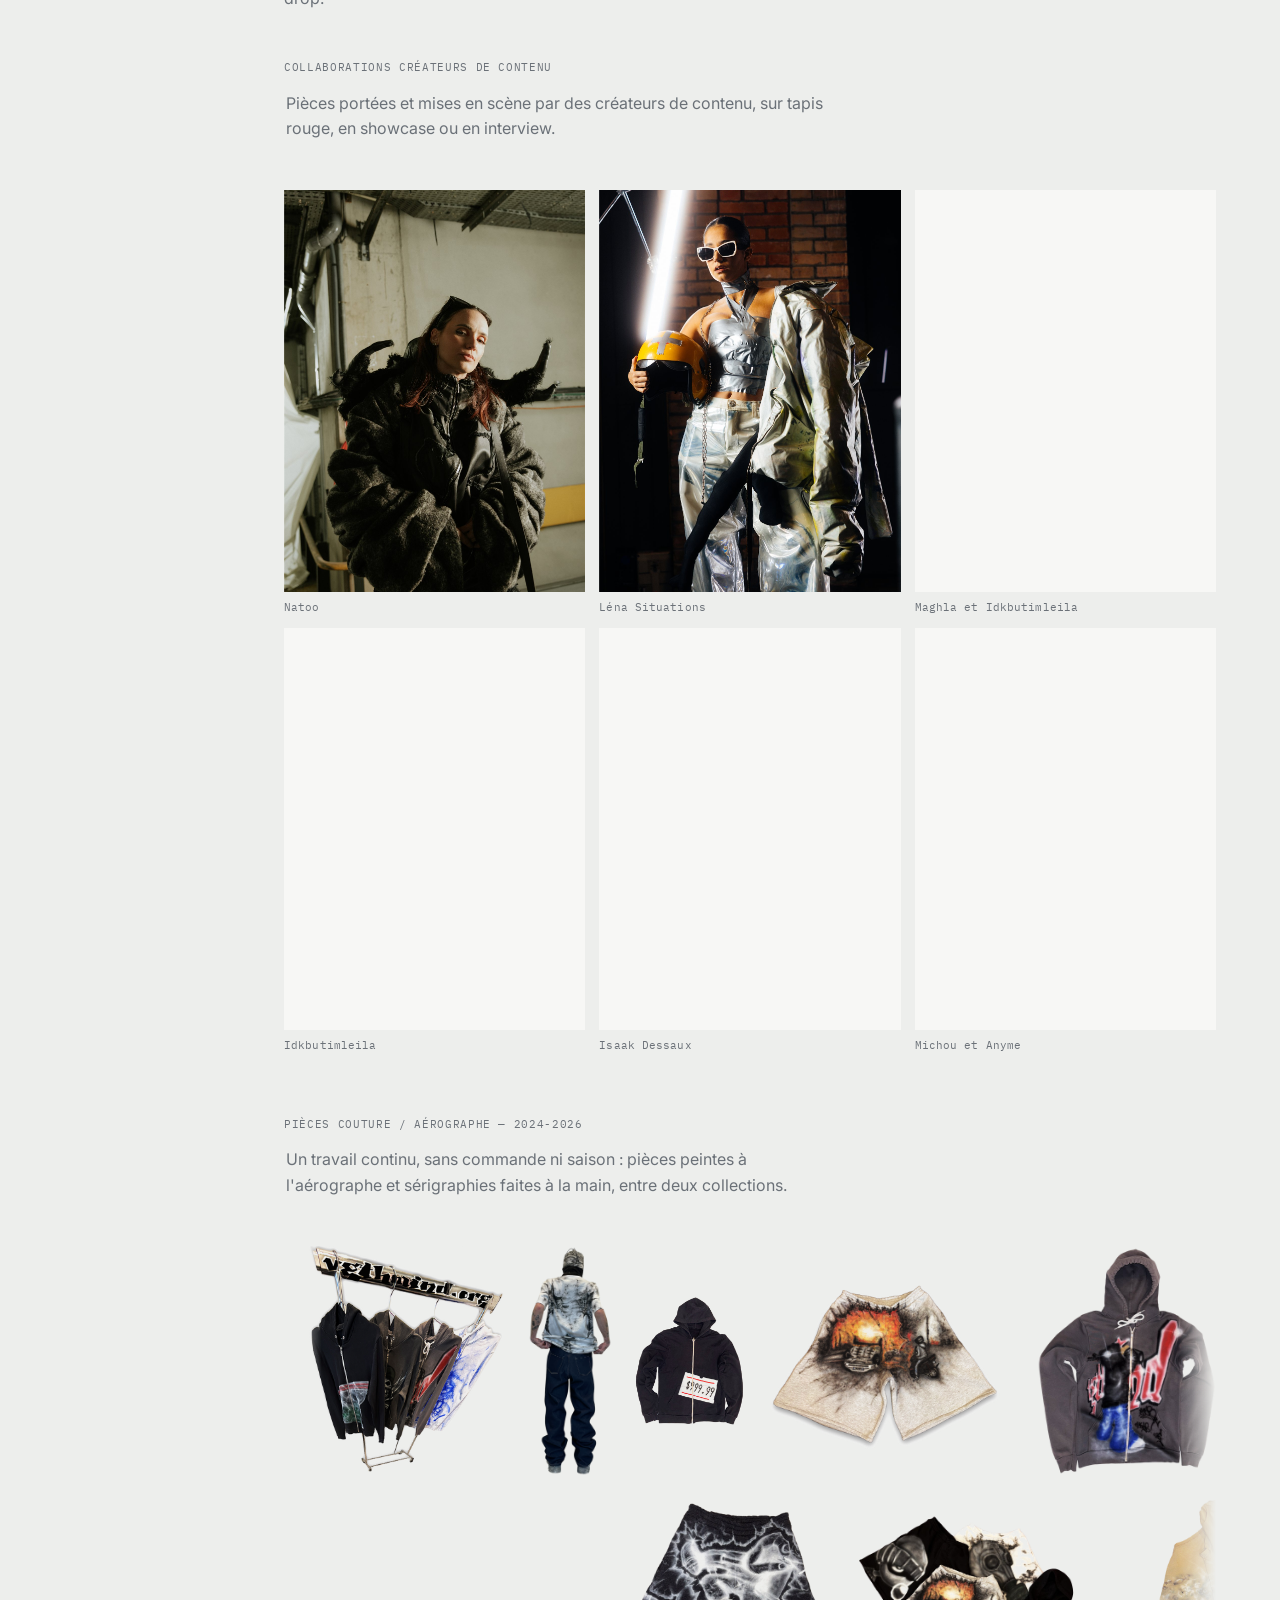
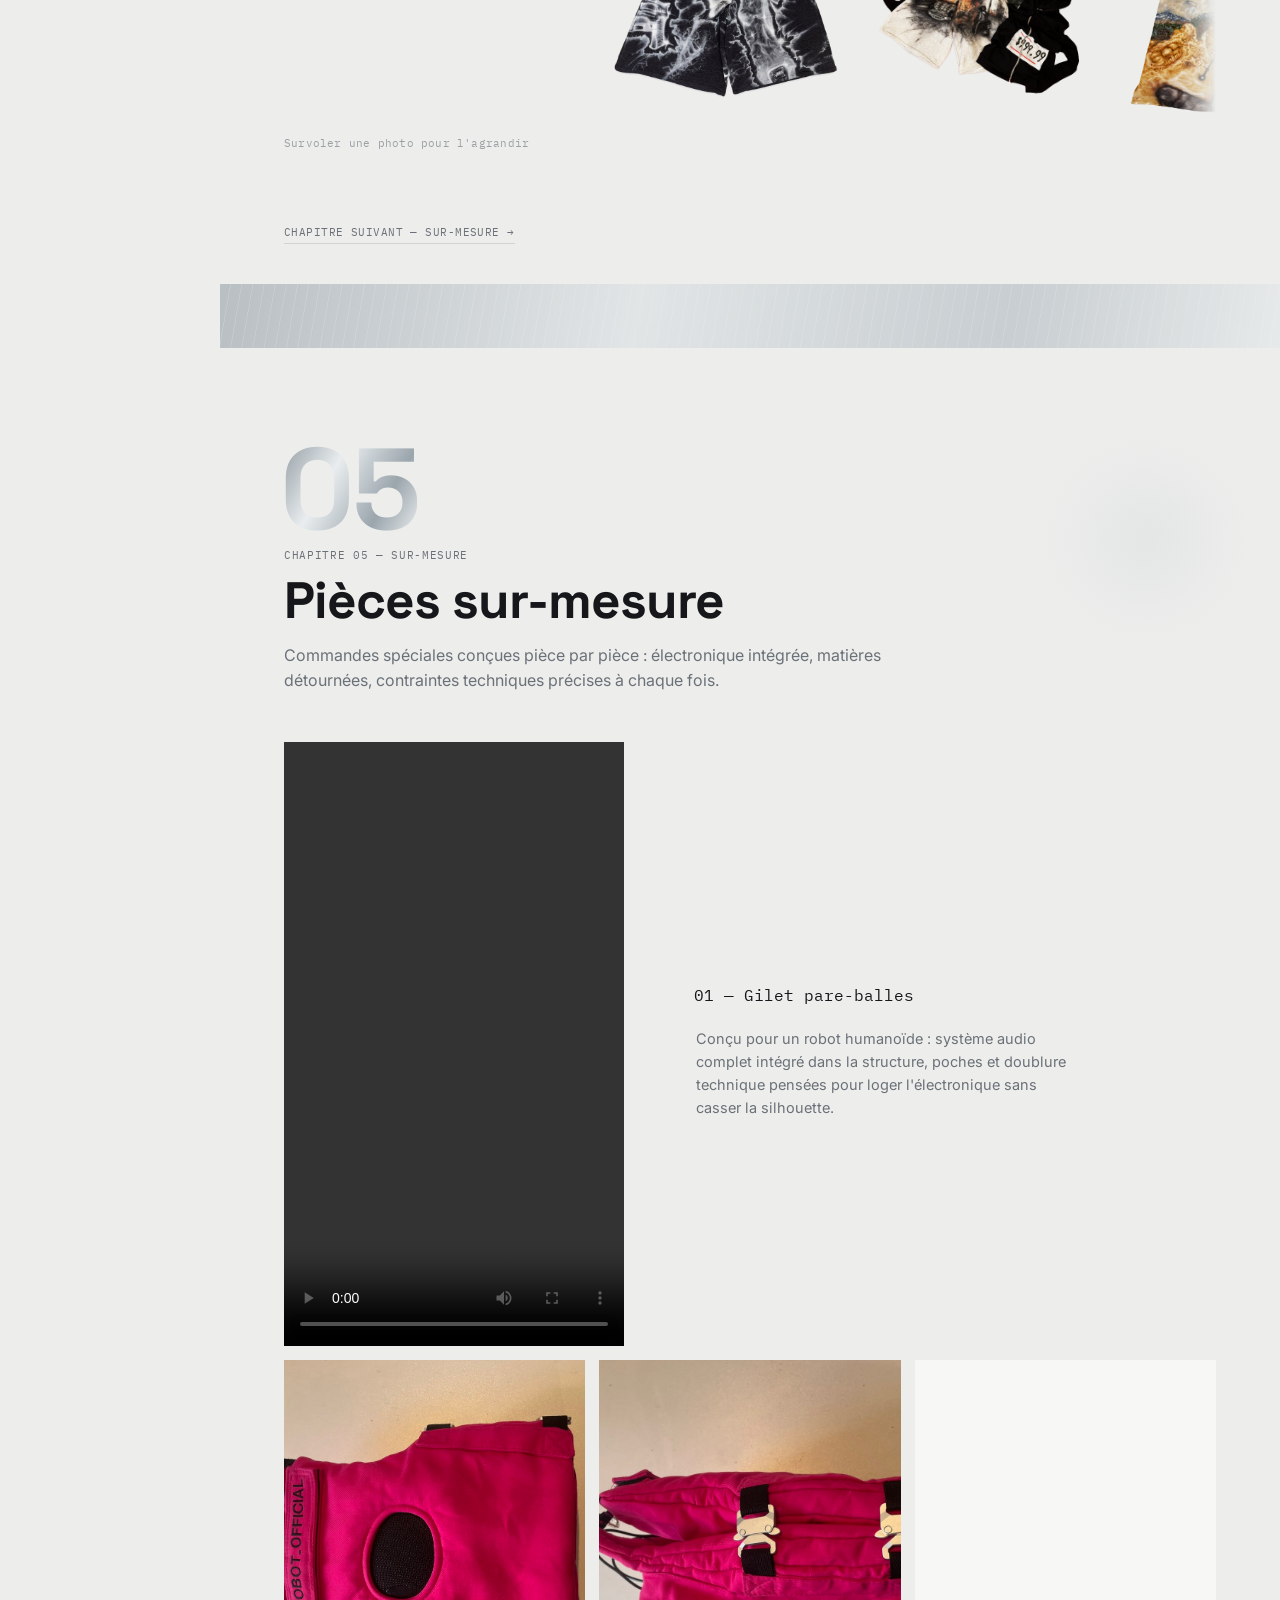
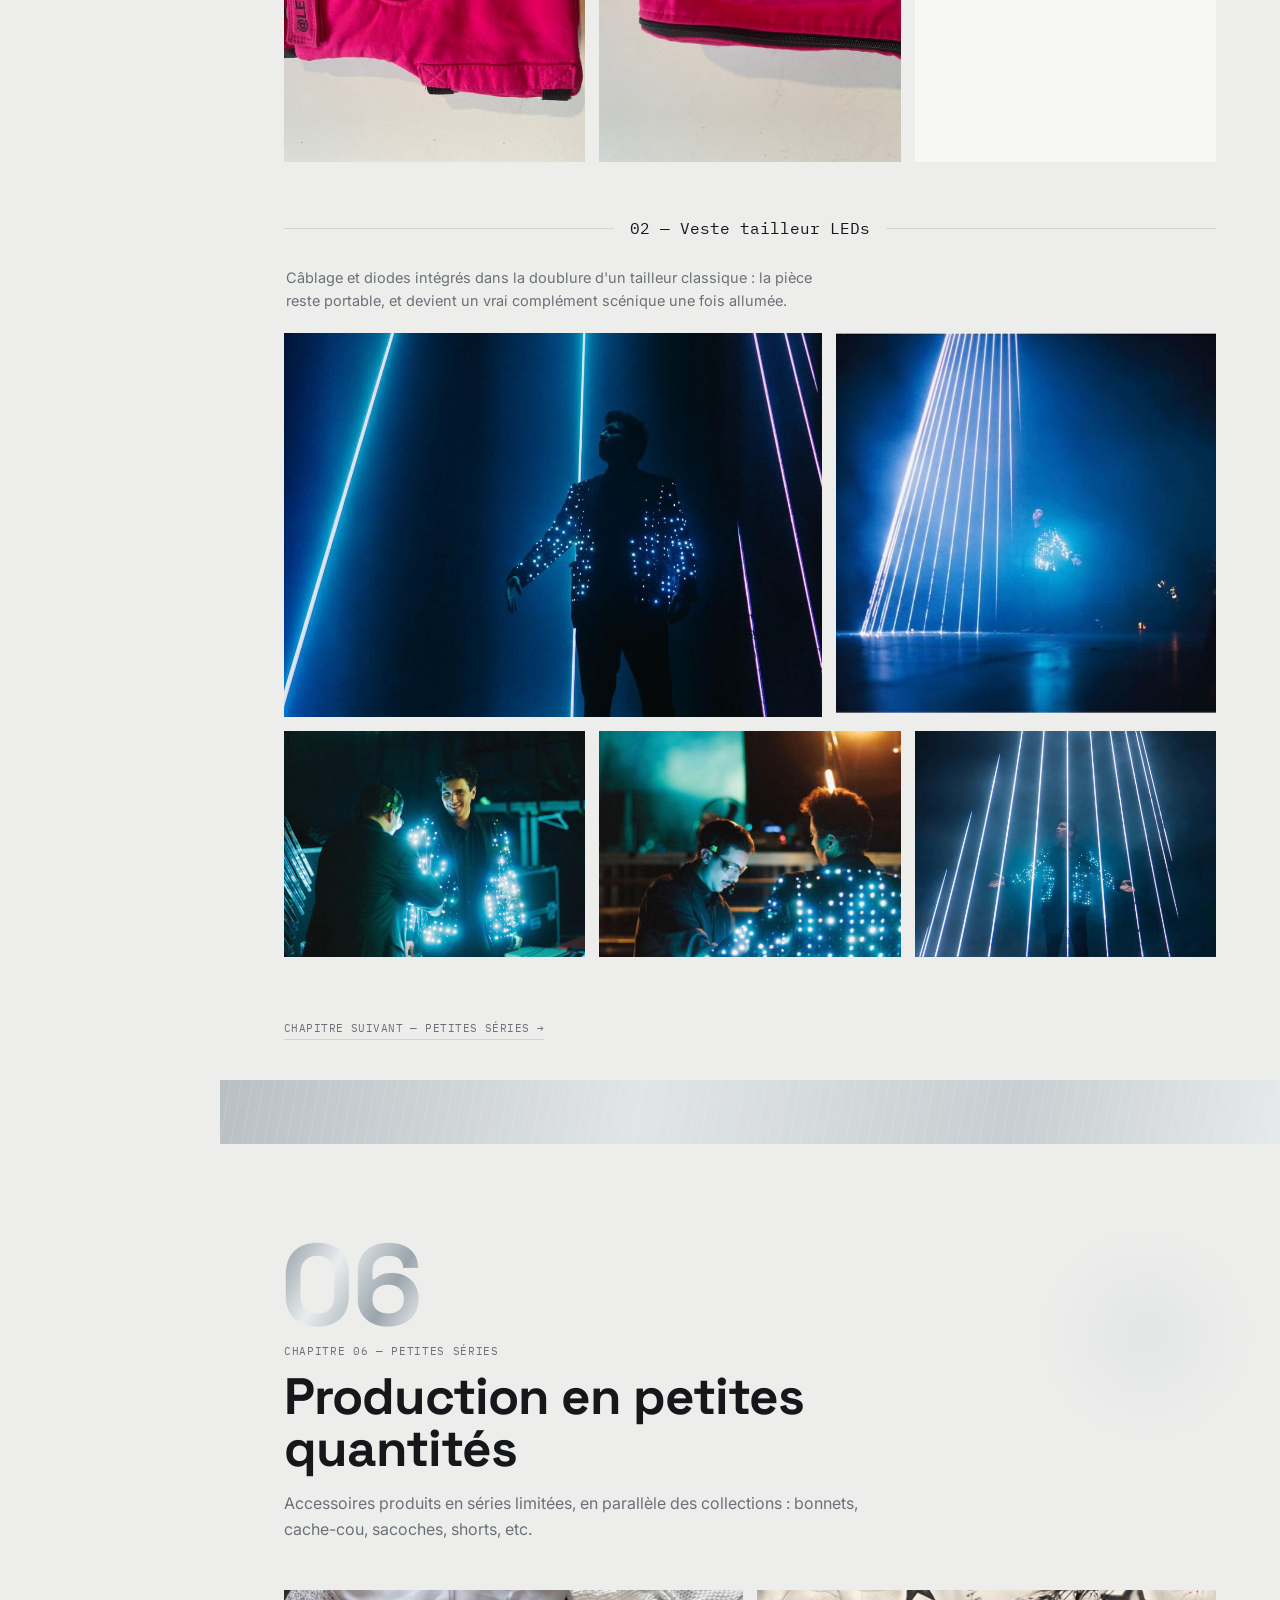
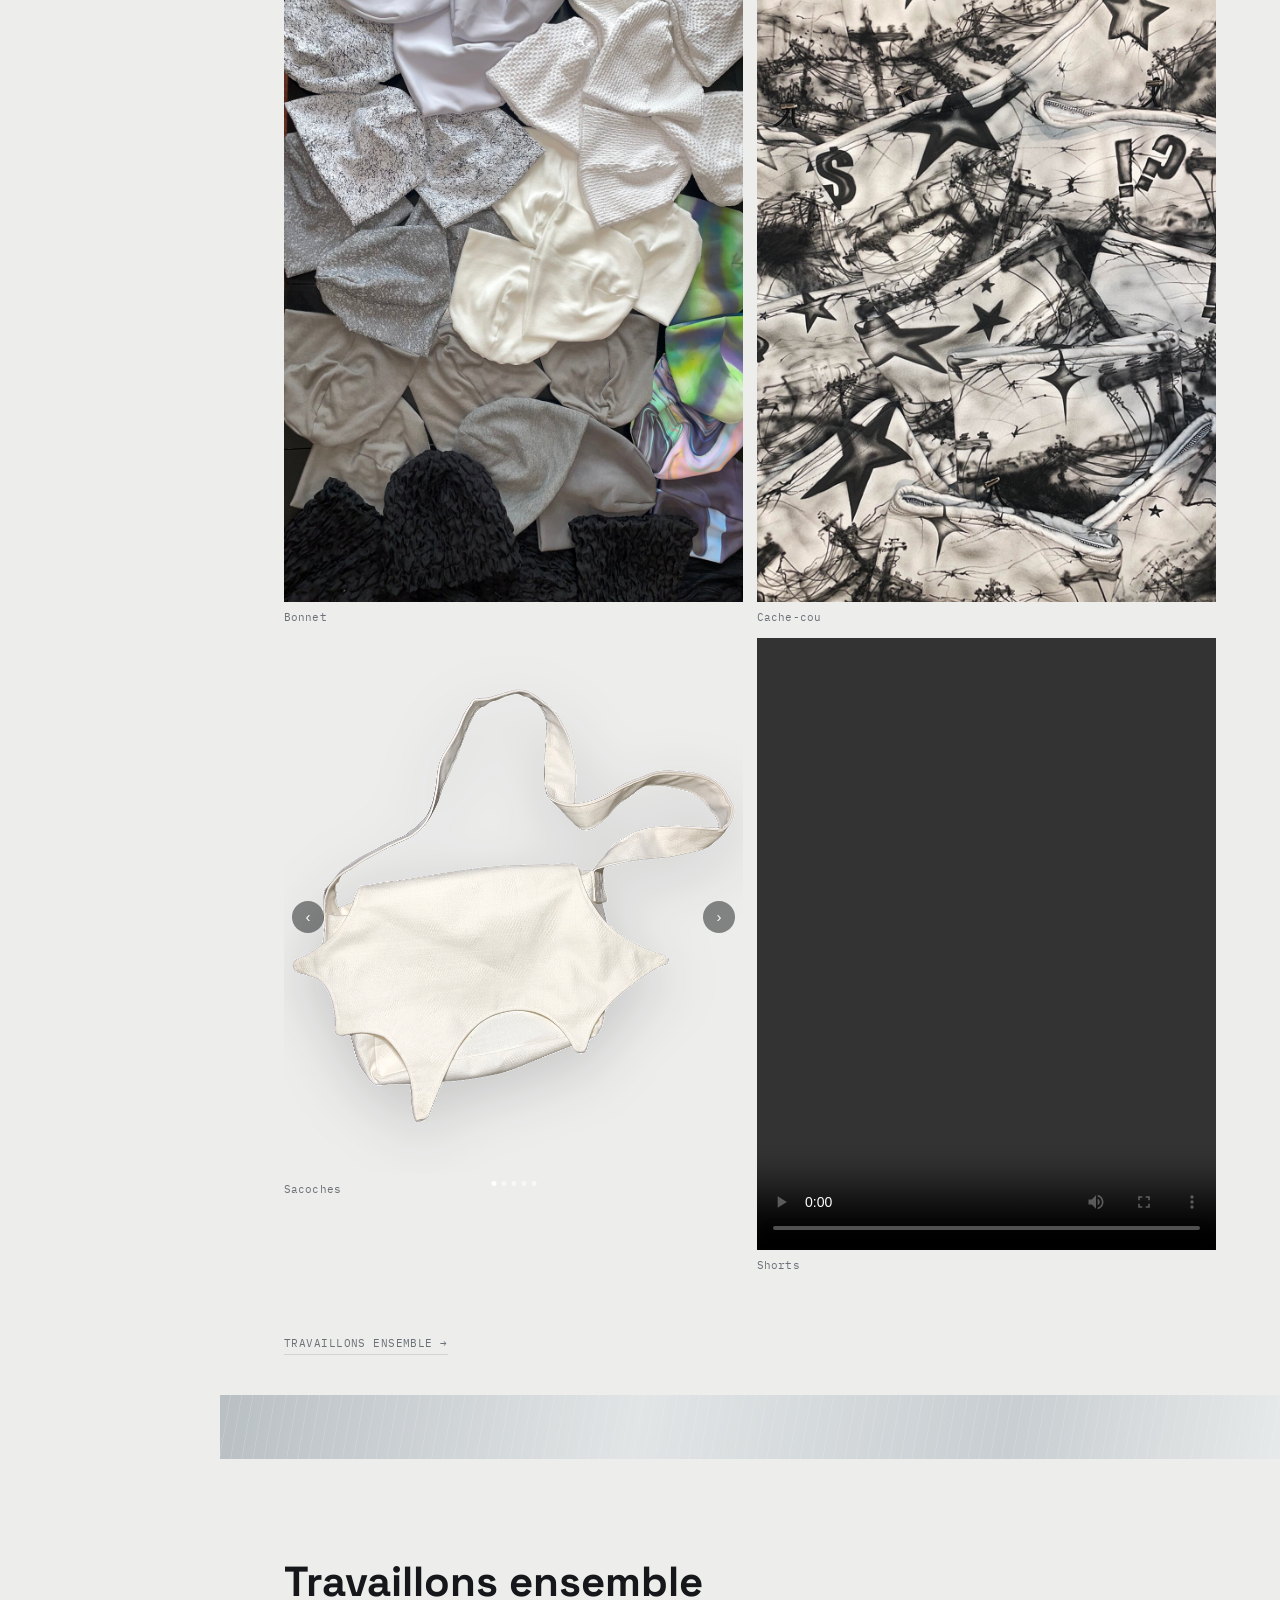
==== commit 804431cf: "Aperçu de nav en scroll animé, savoir-faire tirés du CV, petit fix de régularité - L'aperçu au survo" ====
--- a/index.html
+++ b/index.html
@@ -70,7 +70,7 @@
         <p class="role">Création — production — direction visuelle</p>
         <p class="pitch">Pièces uniques façonnées à la main, de la découpe du patron à la vente en ligne. Aérographe, patronage, upcycling : ce book retrace le travail depuis les premières collections jusqu'aux pièces sur-mesure les plus récentes.</p>
         <div class="cover-skills mono">
-          <span>Patronage</span><span>Aérographe</span><span>Sérigraphie</span><span>Upcycling</span><span>Électronique embarquée</span>
+          <span>Dessin technique</span><span>Patronage</span><span>Moulage sur mannequin</span><span>Couture main / machine</span><span>Upcycling</span><span>Sérigraphie</span><span>Découpe laser</span><span>Flocage</span><span>Pack Adobe</span>
         </div>
         <div class="cover-contact">
           <a href="mailto:vgthm66@gmail.com">vgthm66@gmail.com</a>
@@ -111,7 +111,7 @@
       <div class="chapter-head" style="margin-top:72px;">
         <p class="eyebrow mono">Défilés et clips</p>
         <!-- ⚠️ TEXTE MODIFIABLE -->
-        <p class="blurb" style="max-width:56ch;font-size:15px;">Passage en défilés à Dinan et à Paris, premières collaborations audiovisuelles.</p>
+        <p class="blurb" style="max-width:56ch;">Passage en défilés à Dinan et à Paris, premières collaborations audiovisuelles.</p>
       </div>
       <div class="marquee-wrap">
         <div class="marquee-row" data-dir="left">
@@ -302,7 +302,7 @@
 
       <div class="chapter-head" style="margin-top:8px;">
         <p class="eyebrow mono">Collaborations créateurs de contenu</p>
-        <p class="blurb" style="max-width:56ch;font-size:15px;">Pièces portées et mises en scène par des créateurs de contenu, sur tapis rouge, en showcase ou en interview.</p>
+        <p class="blurb" style="max-width:56ch;">Pièces portées et mises en scène par des créateurs de contenu, sur tapis rouge, en showcase ou en interview.</p>
       </div>
       <div class="grid" style="margin-top:16px;">
         <figure class="g-4 tall"><img loading="lazy" decoding="async" src="assets/horscollection/collab1.jpg" alt=""><figcaption>Natoo</figcaption></figure>
@@ -317,7 +317,7 @@
       <div class="chapter-head" style="margin-top:64px;">
         <p class="eyebrow mono">Pièces couture / aérographe — 2024-2026</p>
         <!-- ⚠️ TEXTE MODIFIABLE -->
-        <p class="blurb" style="max-width:56ch;font-size:15px;">Un travail continu, sans commande ni saison : pièces peintes à l'aérographe et sérigraphies faites à la main, entre deux collections.</p>
+        <p class="blurb" style="max-width:56ch;">Un travail continu, sans commande ni saison : pièces peintes à l'aérographe et sérigraphies faites à la main, entre deux collections.</p>
       </div>
       <div class="marquee-wrap">
         <div class="marquee-row" data-dir="left">
@@ -407,7 +407,7 @@
         <div style="height:1px;flex:1;background:var(--line);"></div>
       </div>
       <!-- ⚠️ TEXTE MODIFIABLE -->
-      <p class="blurb" style="max-width:60ch;margin-bottom:20px;font-size:15px;">Câblage et diodes intégrés dans la doublure d'un tailleur classique : la pièce reste portable, et devient un vrai complément scénique une fois allumée.</p>
+      <p class="blurb" style="max-width:60ch;margin-bottom:20px;">Câblage et diodes intégrés dans la doublure d'un tailleur classique : la pièce reste portable, et devient un vrai complément scénique une fois allumée.</p>
       <div class="grid">
         <figure class="g-7" style="aspect-ratio:7/5;"><img loading="lazy" decoding="async" src="assets/mesure/veste1.jpg" alt="Veste tailleur LEDs sur scène" style="object-position:center bottom;"></figure>
         <figure class="g-5" style="aspect-ratio:5/5;"><img loading="lazy" decoding="async" src="assets/mesure/veste5.jpg" alt="Veste tailleur LEDs"></figure>
--- a/css/style.css
+++ b/css/style.css
@@ -556,12 +556,22 @@
 /* ---------- Nav hover preview: small floating photo next to the cursor
    when hovering a chapter link in the sidebar ---------- */
 .nav-preview{
-  position:fixed;top:0;left:0;width:170px;height:226px;object-fit:cover;
+  position:fixed;top:0;left:0;width:170px;height:226px;overflow:hidden;
   border-radius:4px;box-shadow:0 18px 40px rgba(21,23,26,0.28);
   pointer-events:none;z-index:200;opacity:0;transition:opacity .25s ease;
   will-change:transform;background:var(--bg-raise);
 }
 .nav-preview.visible{opacity:1;}
+.nav-preview-strip{position:absolute;top:0;left:0;width:100%;height:auto;display:block;}
+.nav-preview.scrolling .nav-preview-strip{
+  animation-name:nav-preview-scroll;animation-timing-function:linear;
+  animation-iteration-count:infinite;animation-direction:alternate;
+  animation-duration:var(--scroll-duration,14s);
+}
+@keyframes nav-preview-scroll{
+  0%,15%{transform:translateY(0);}
+  85%,100%{transform:translateY(var(--scroll-distance,0px));}
+}
 
 /* ---------- Back to top ---------- */
 .back-to-top{
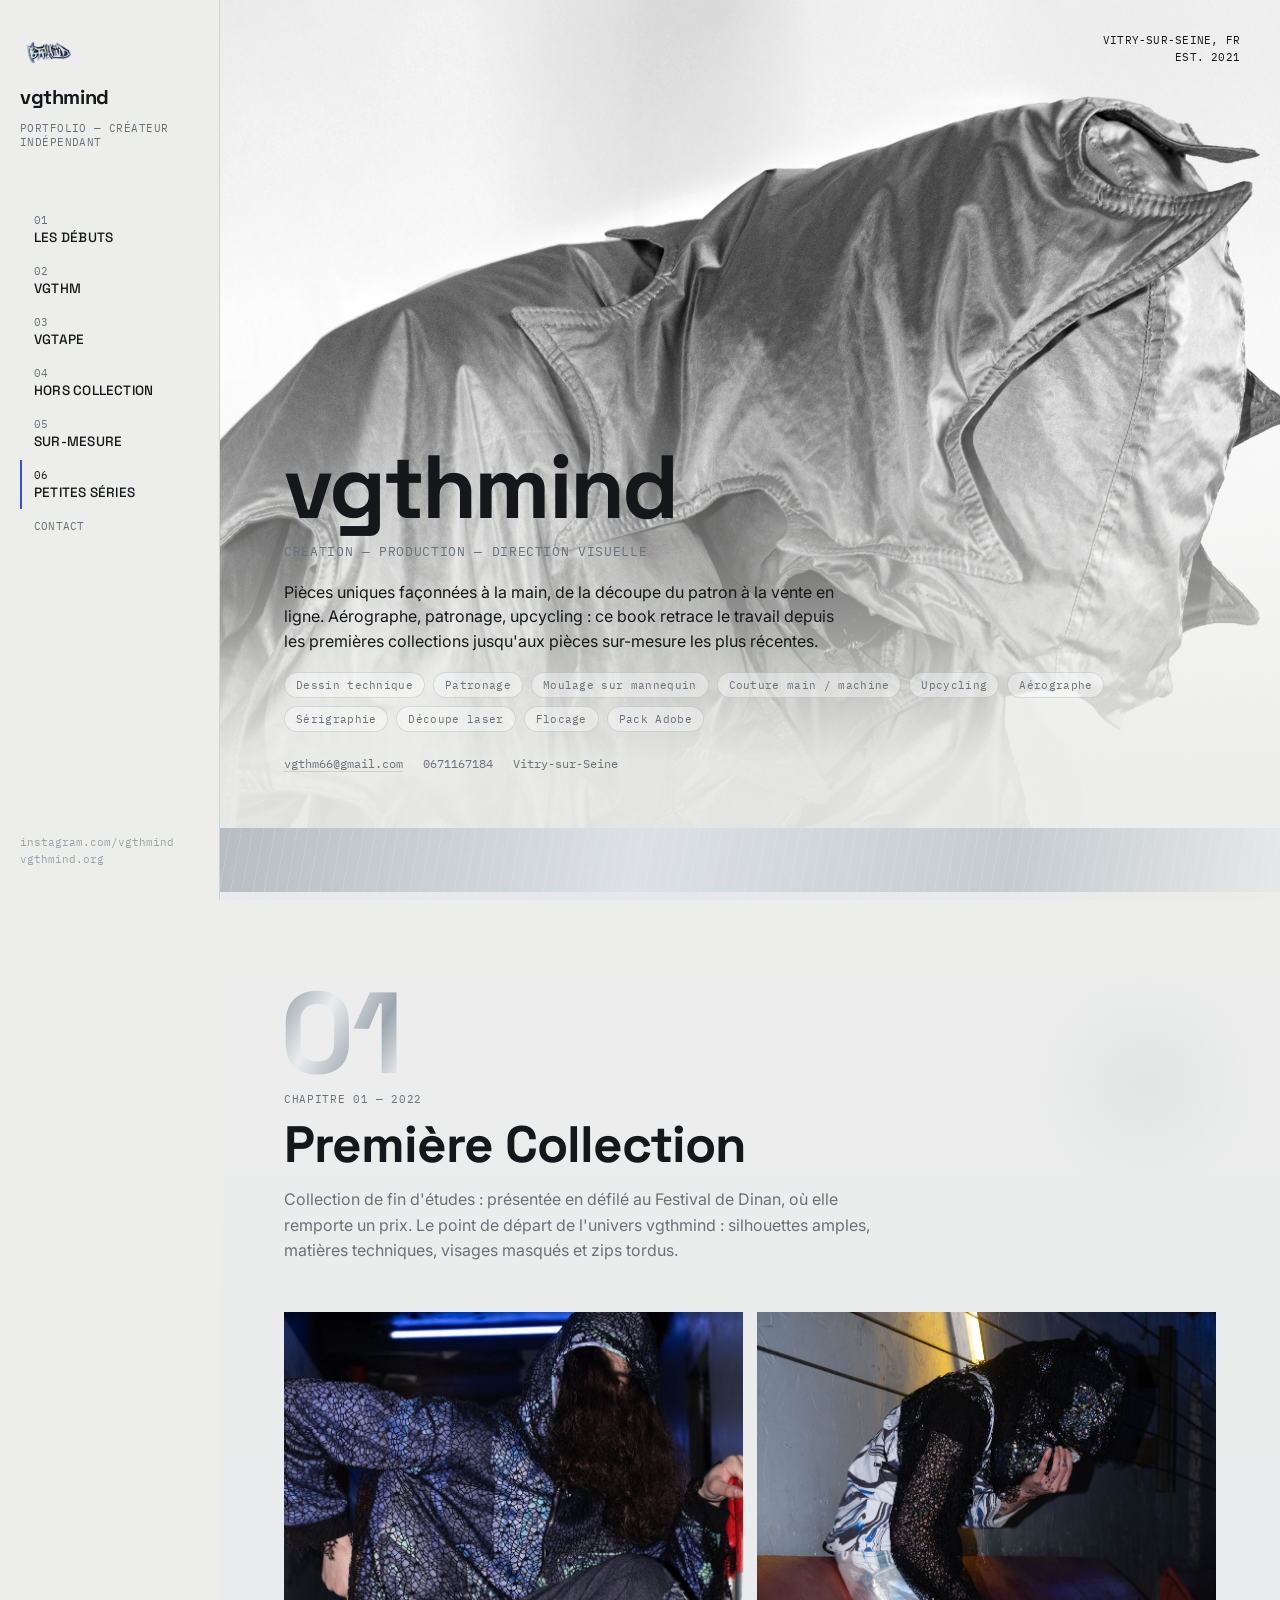
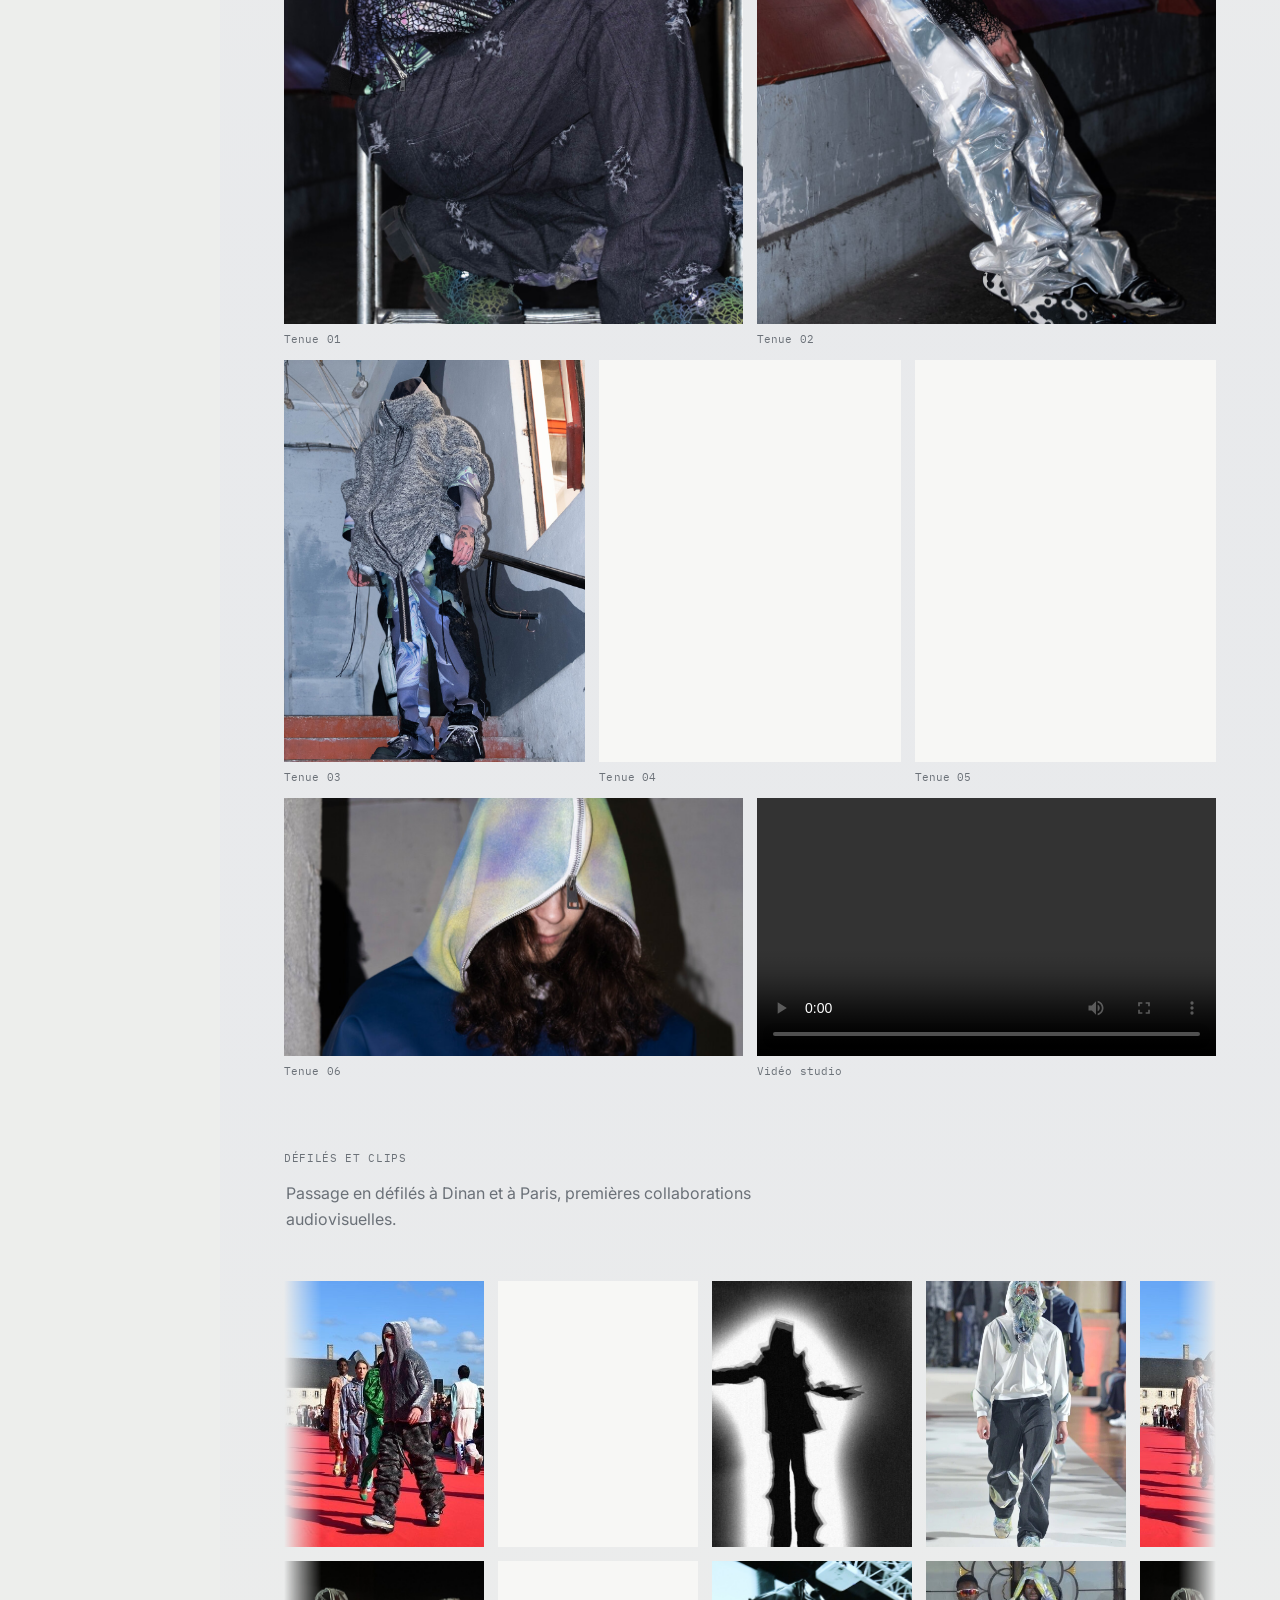
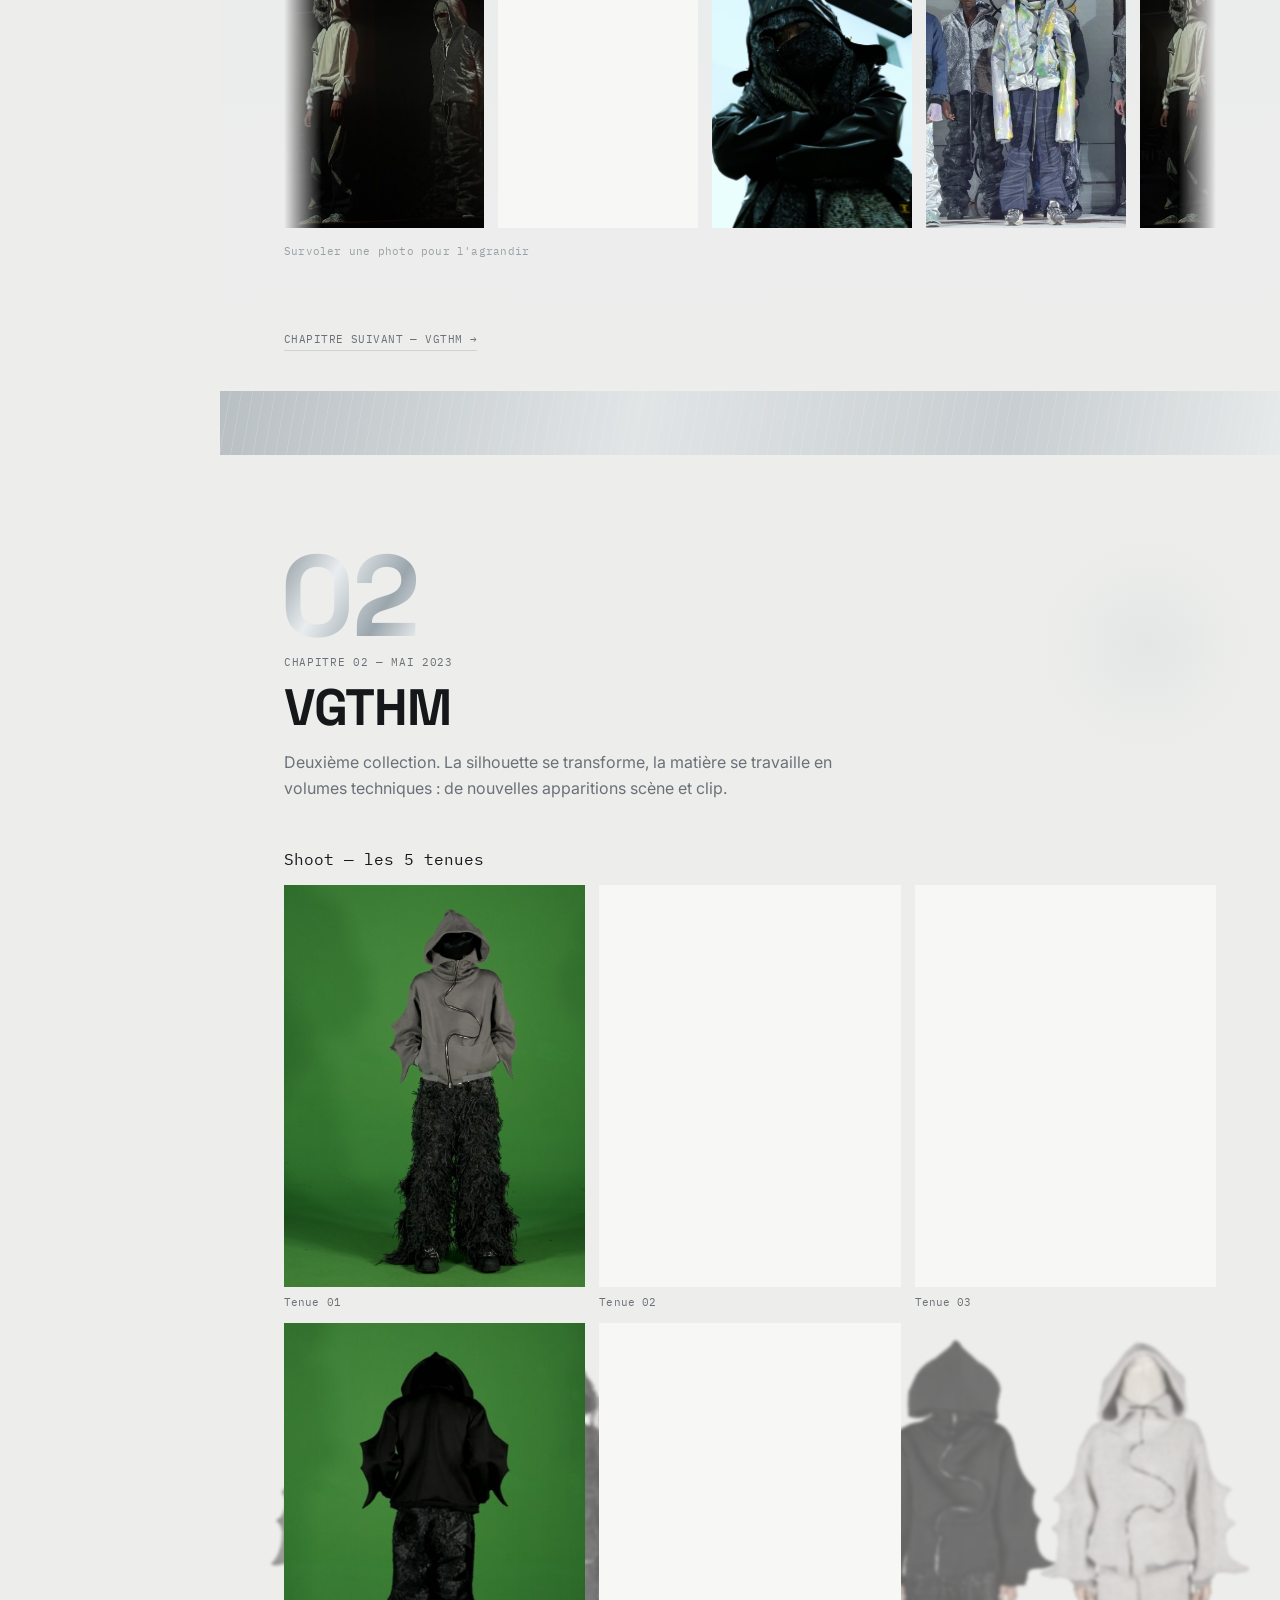
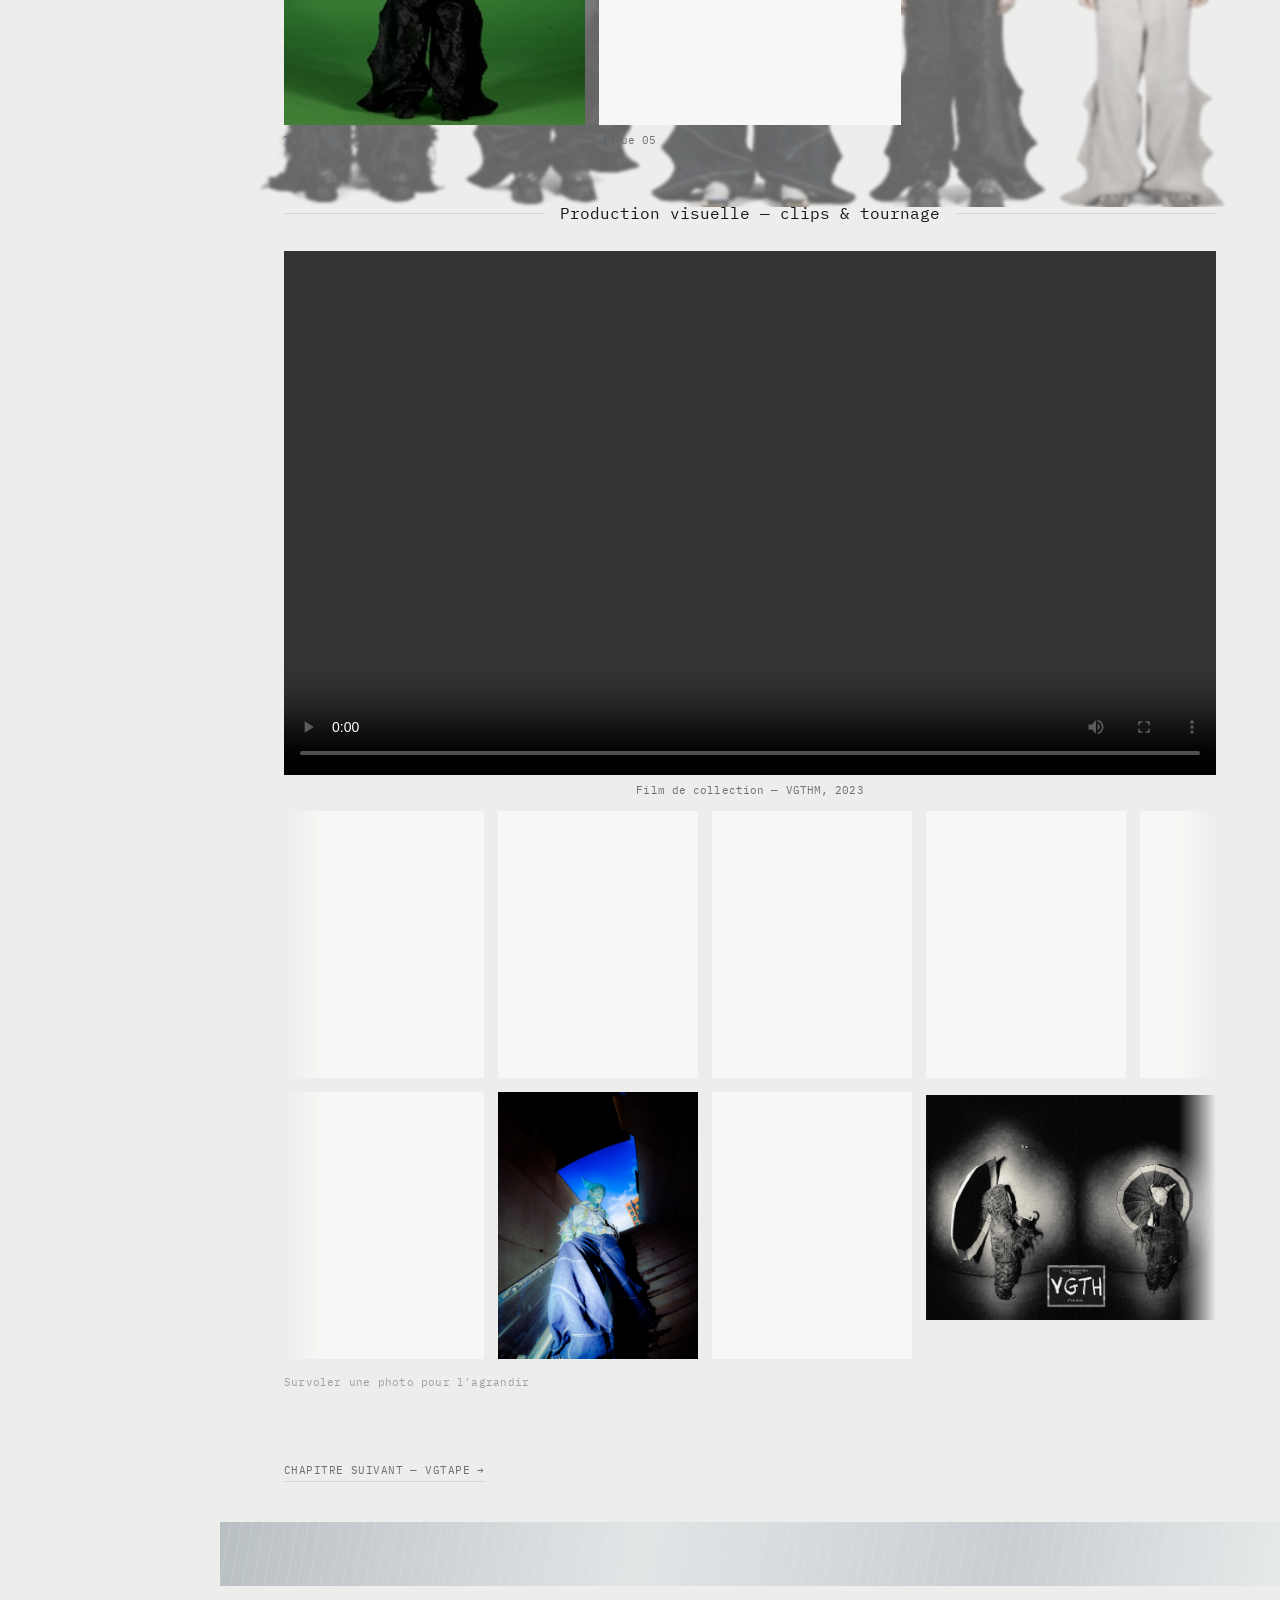
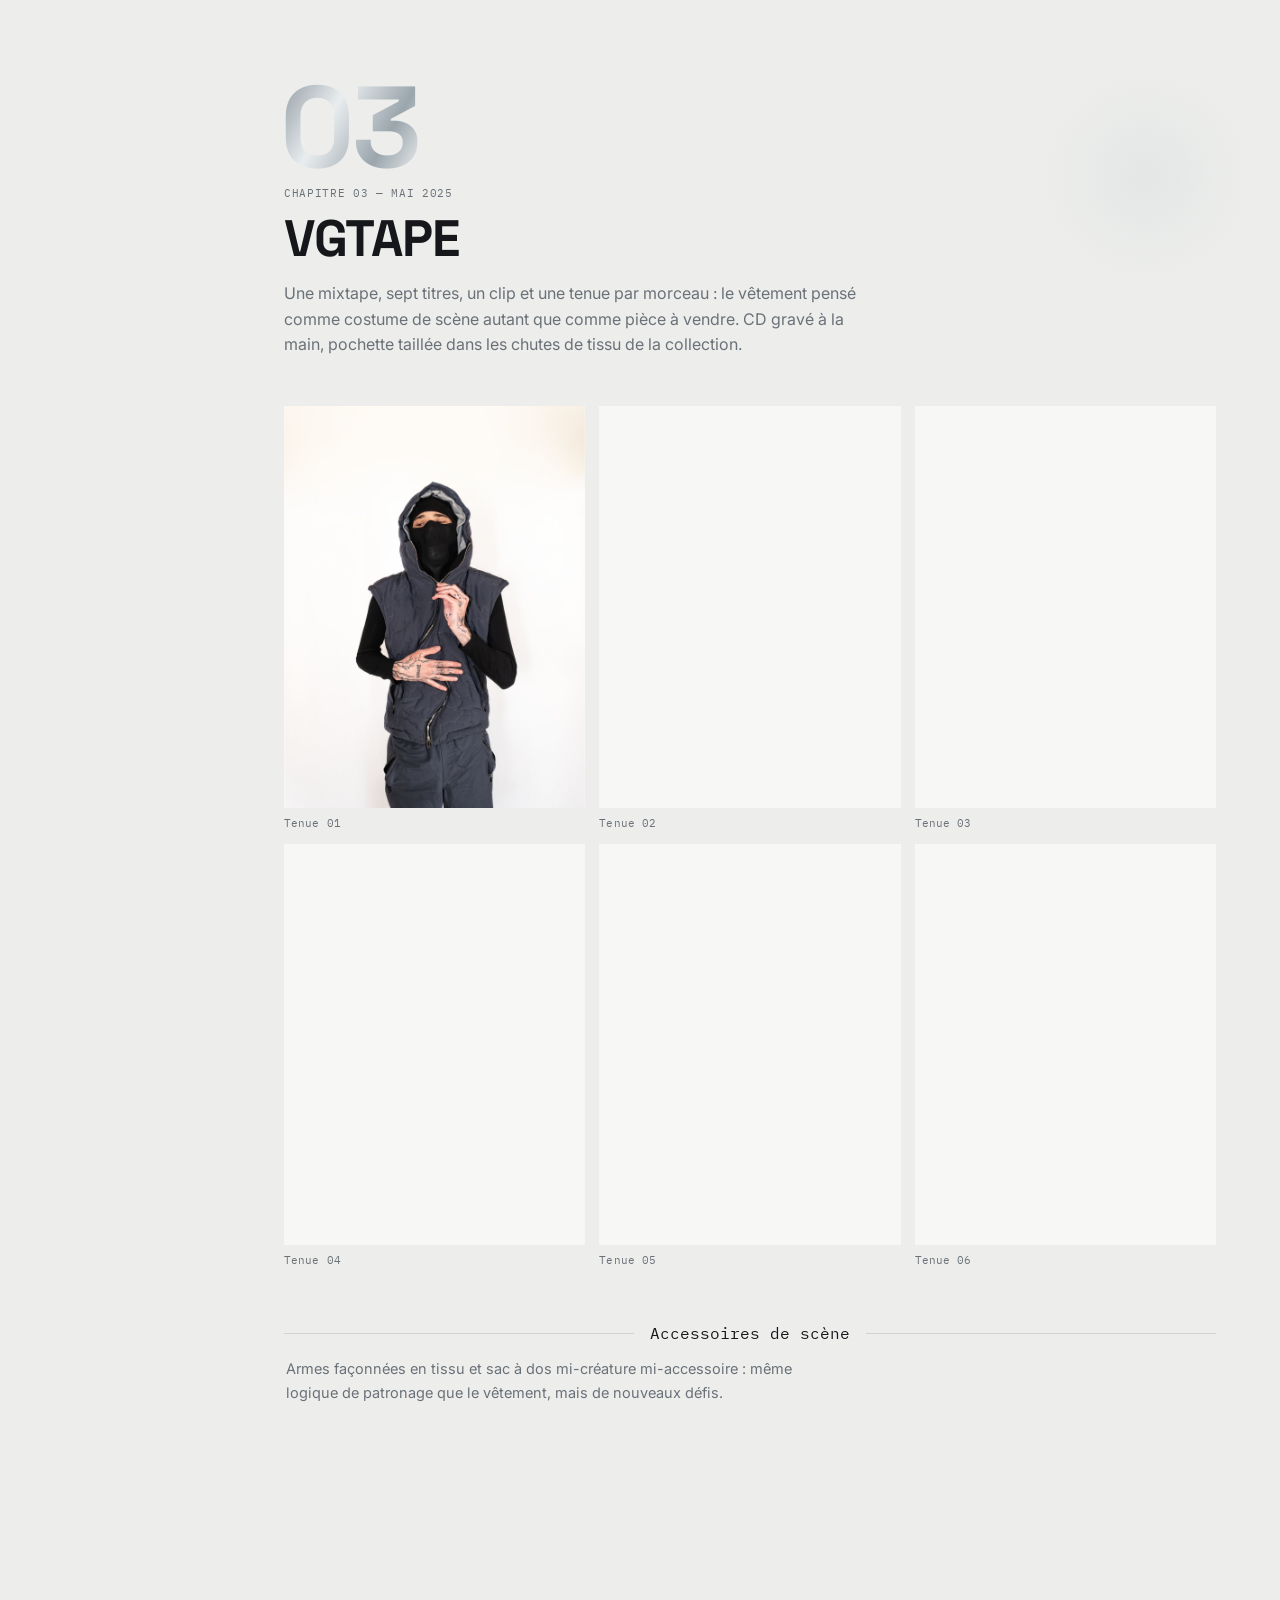
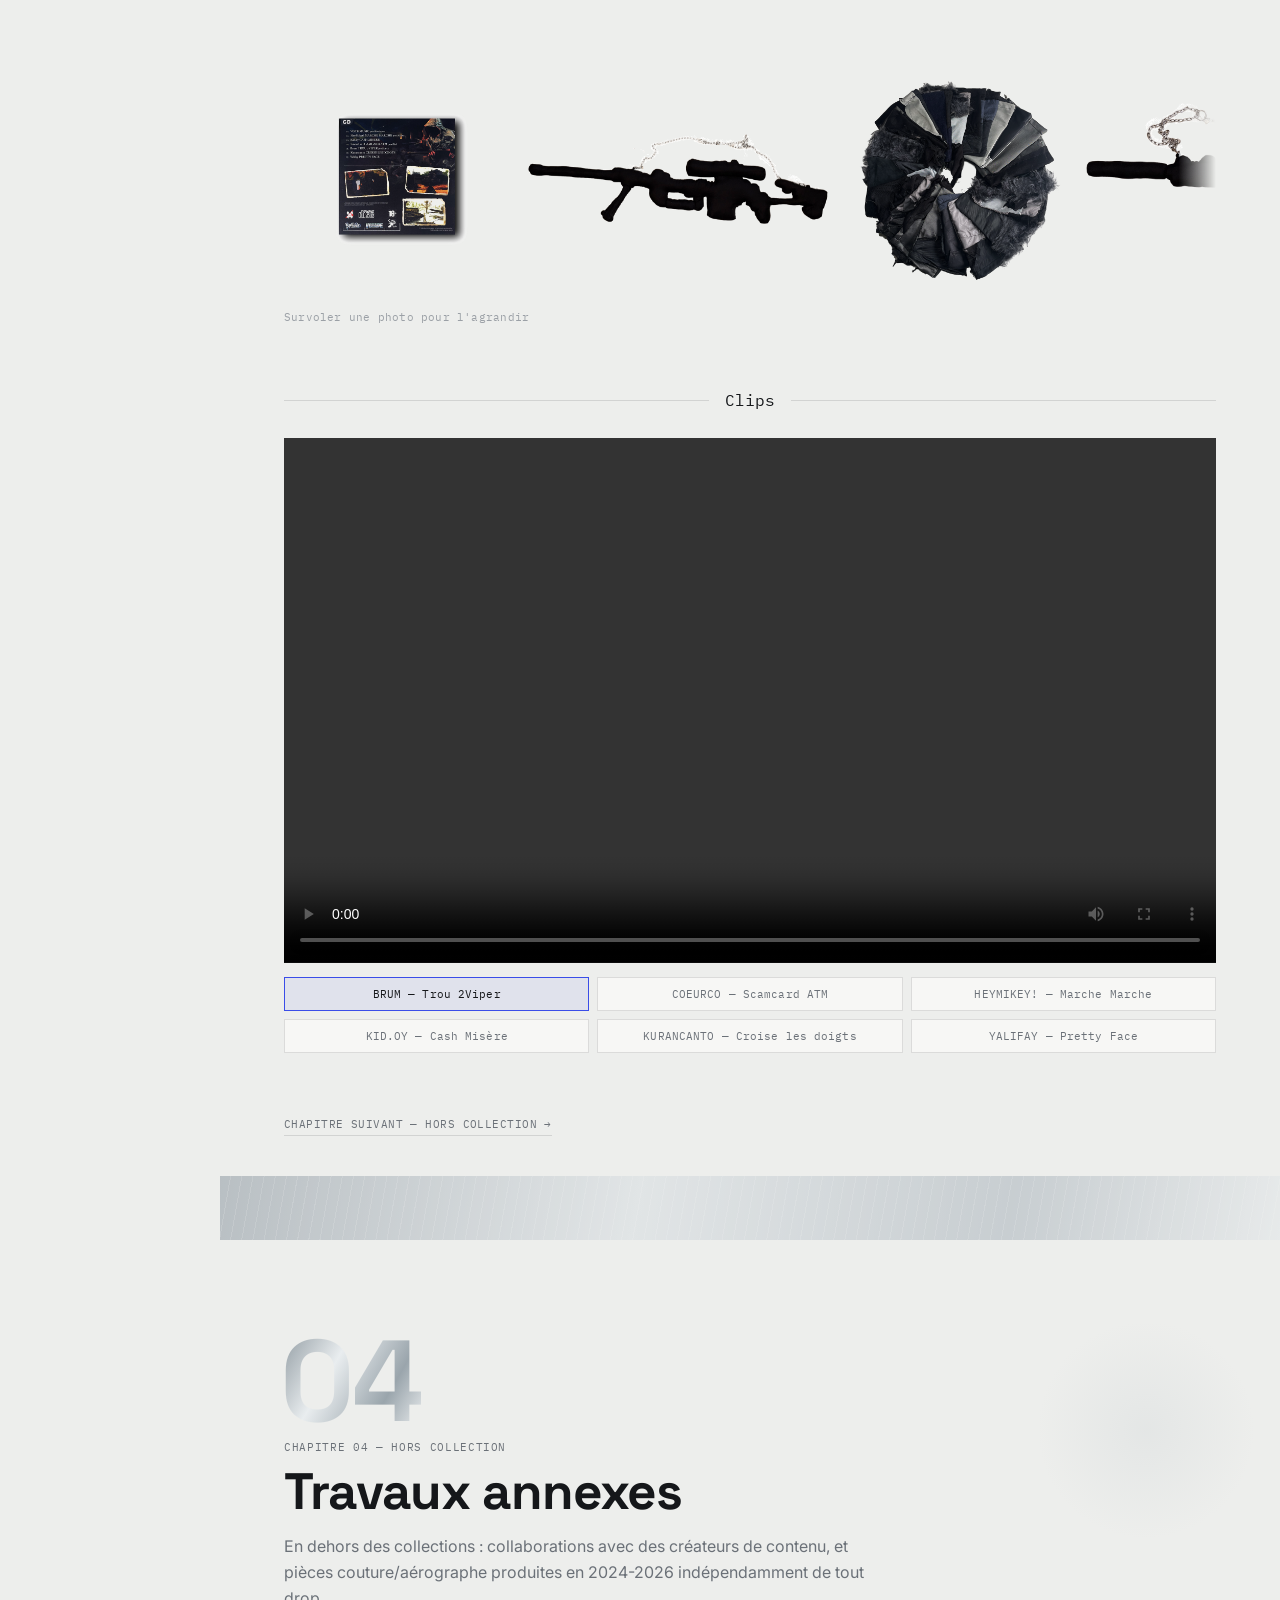
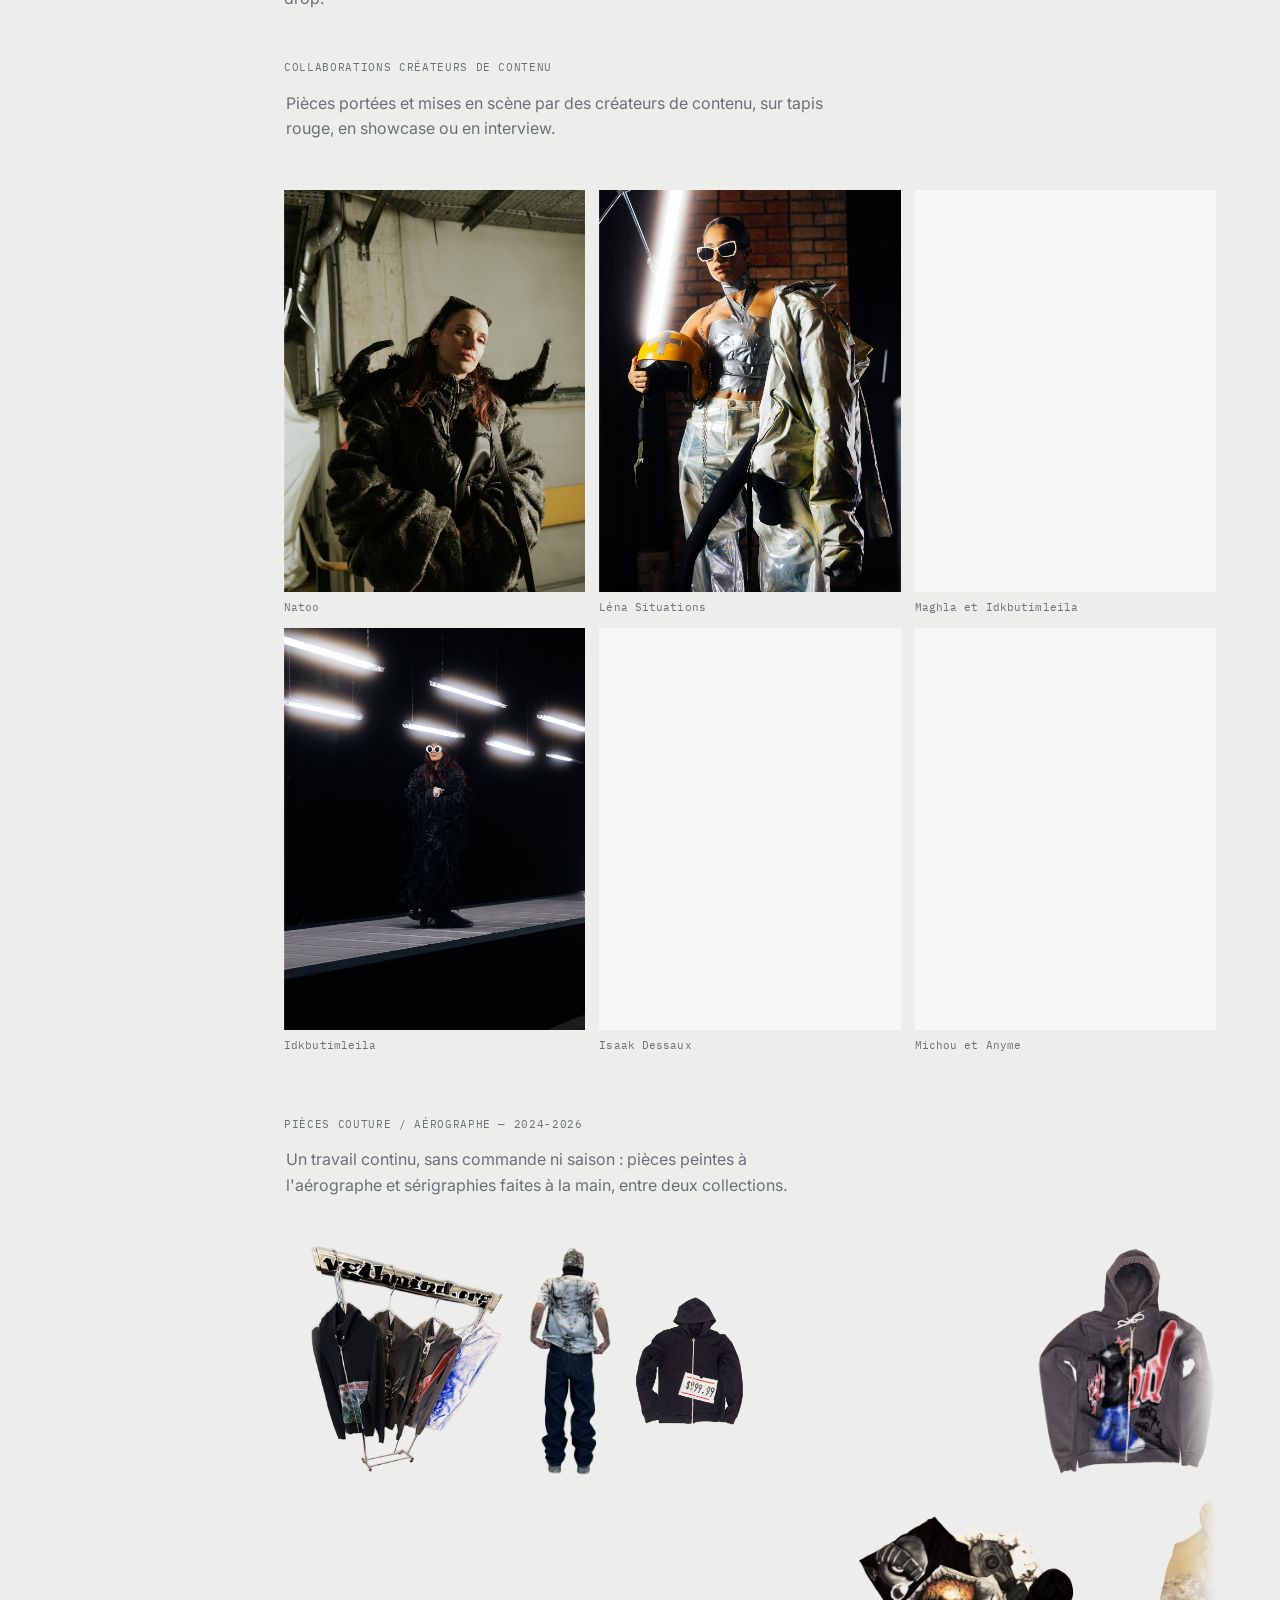
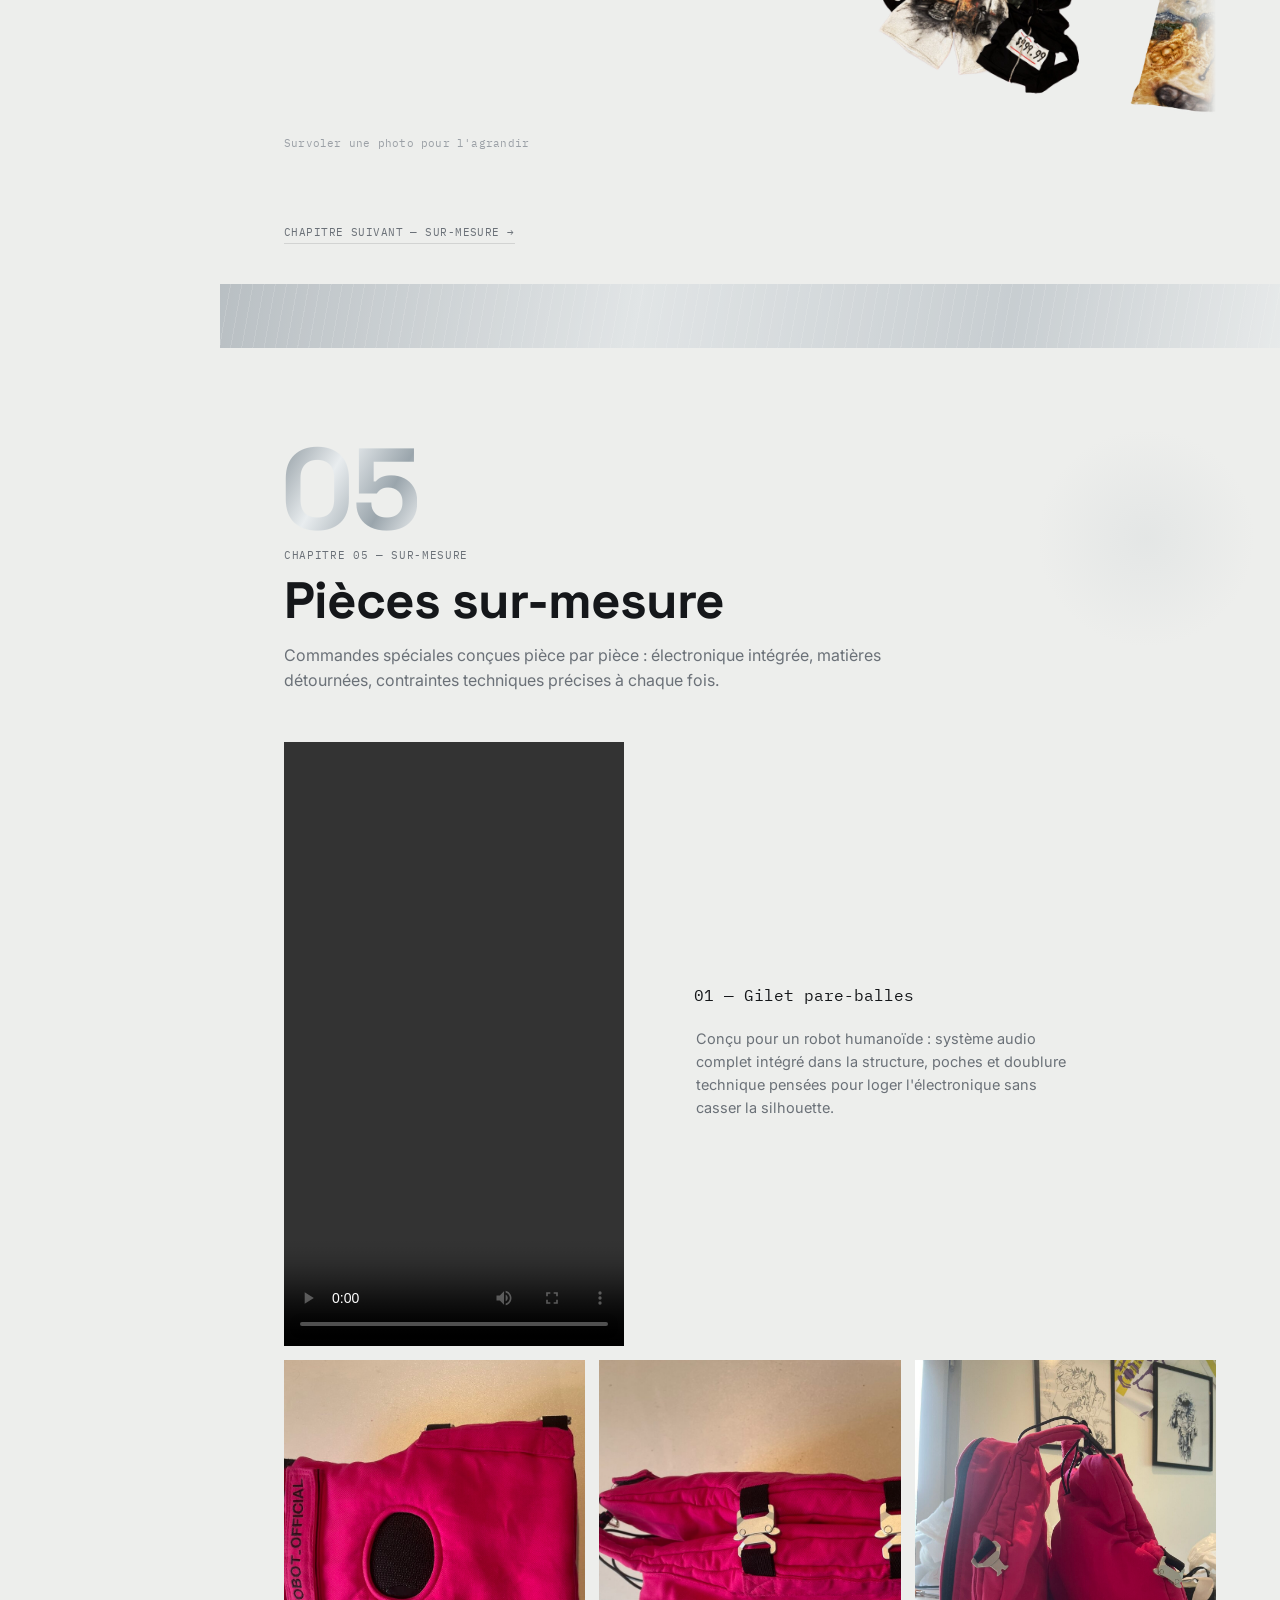
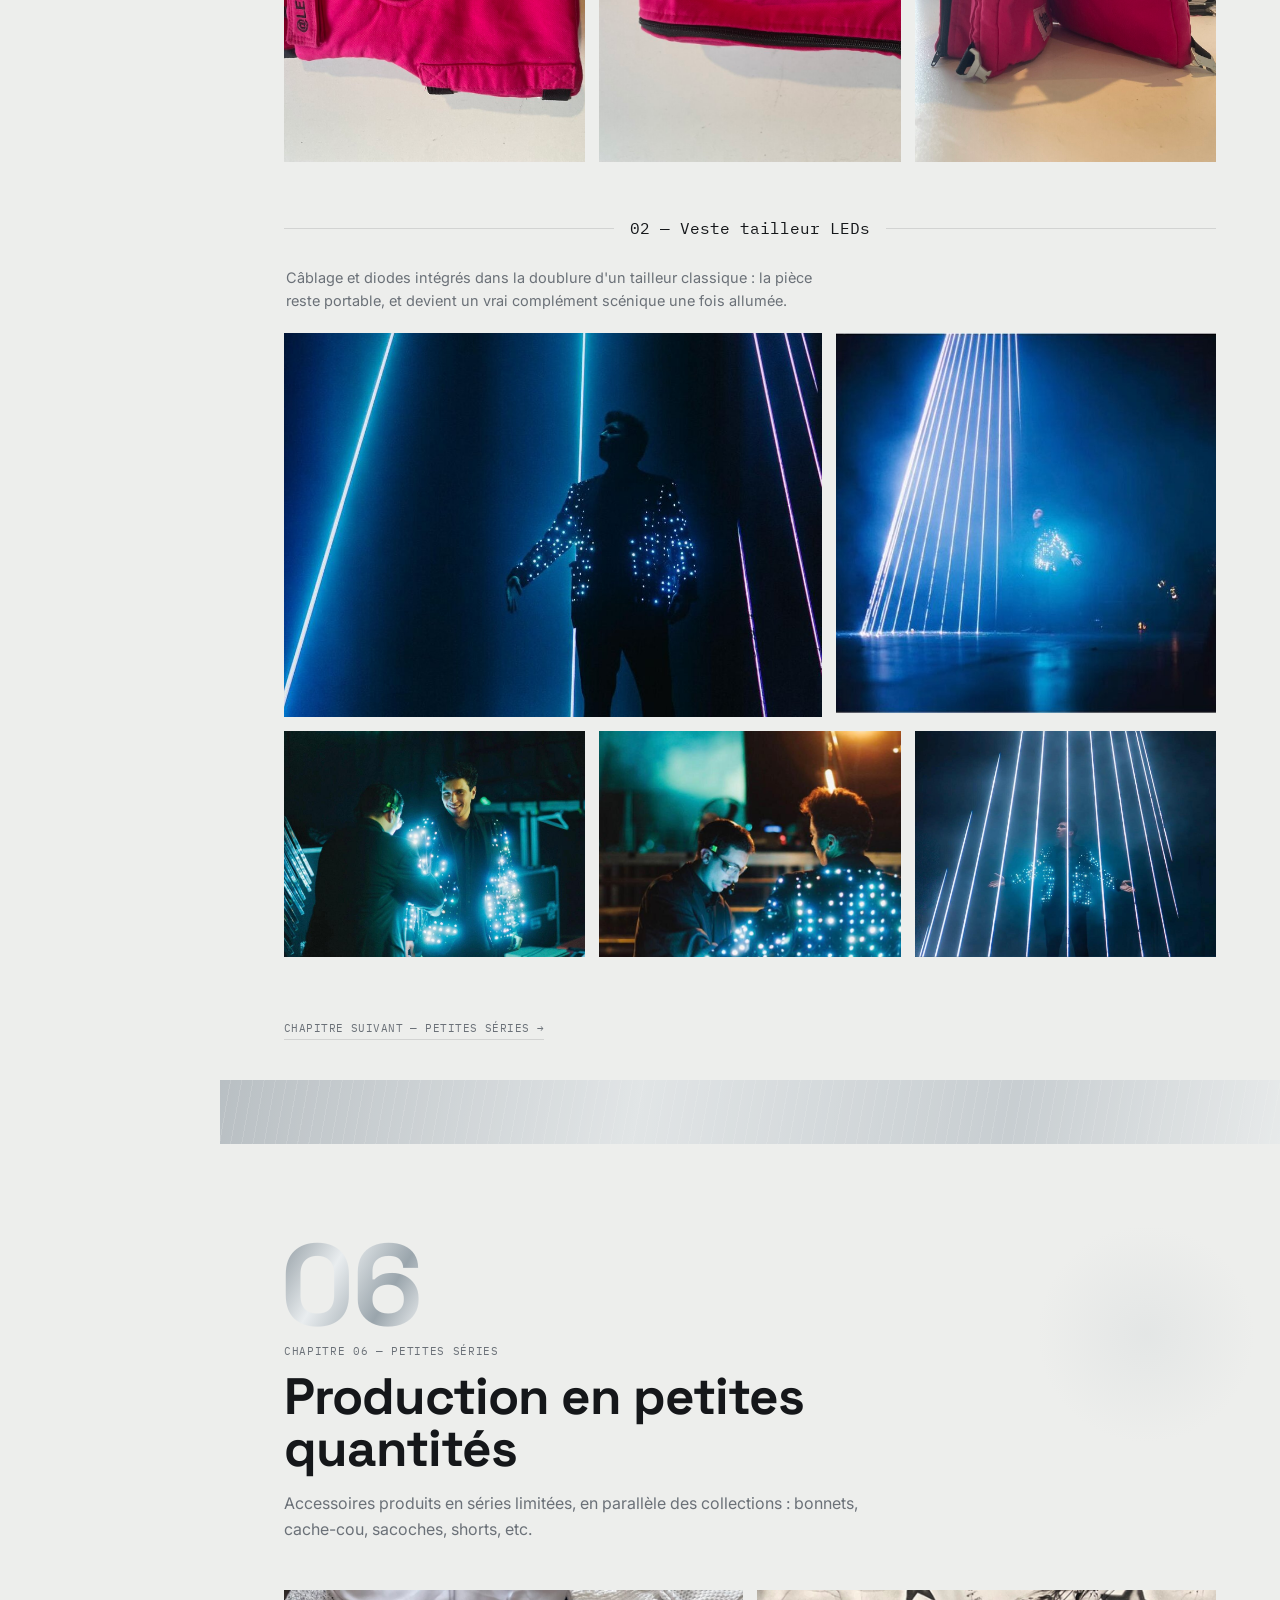
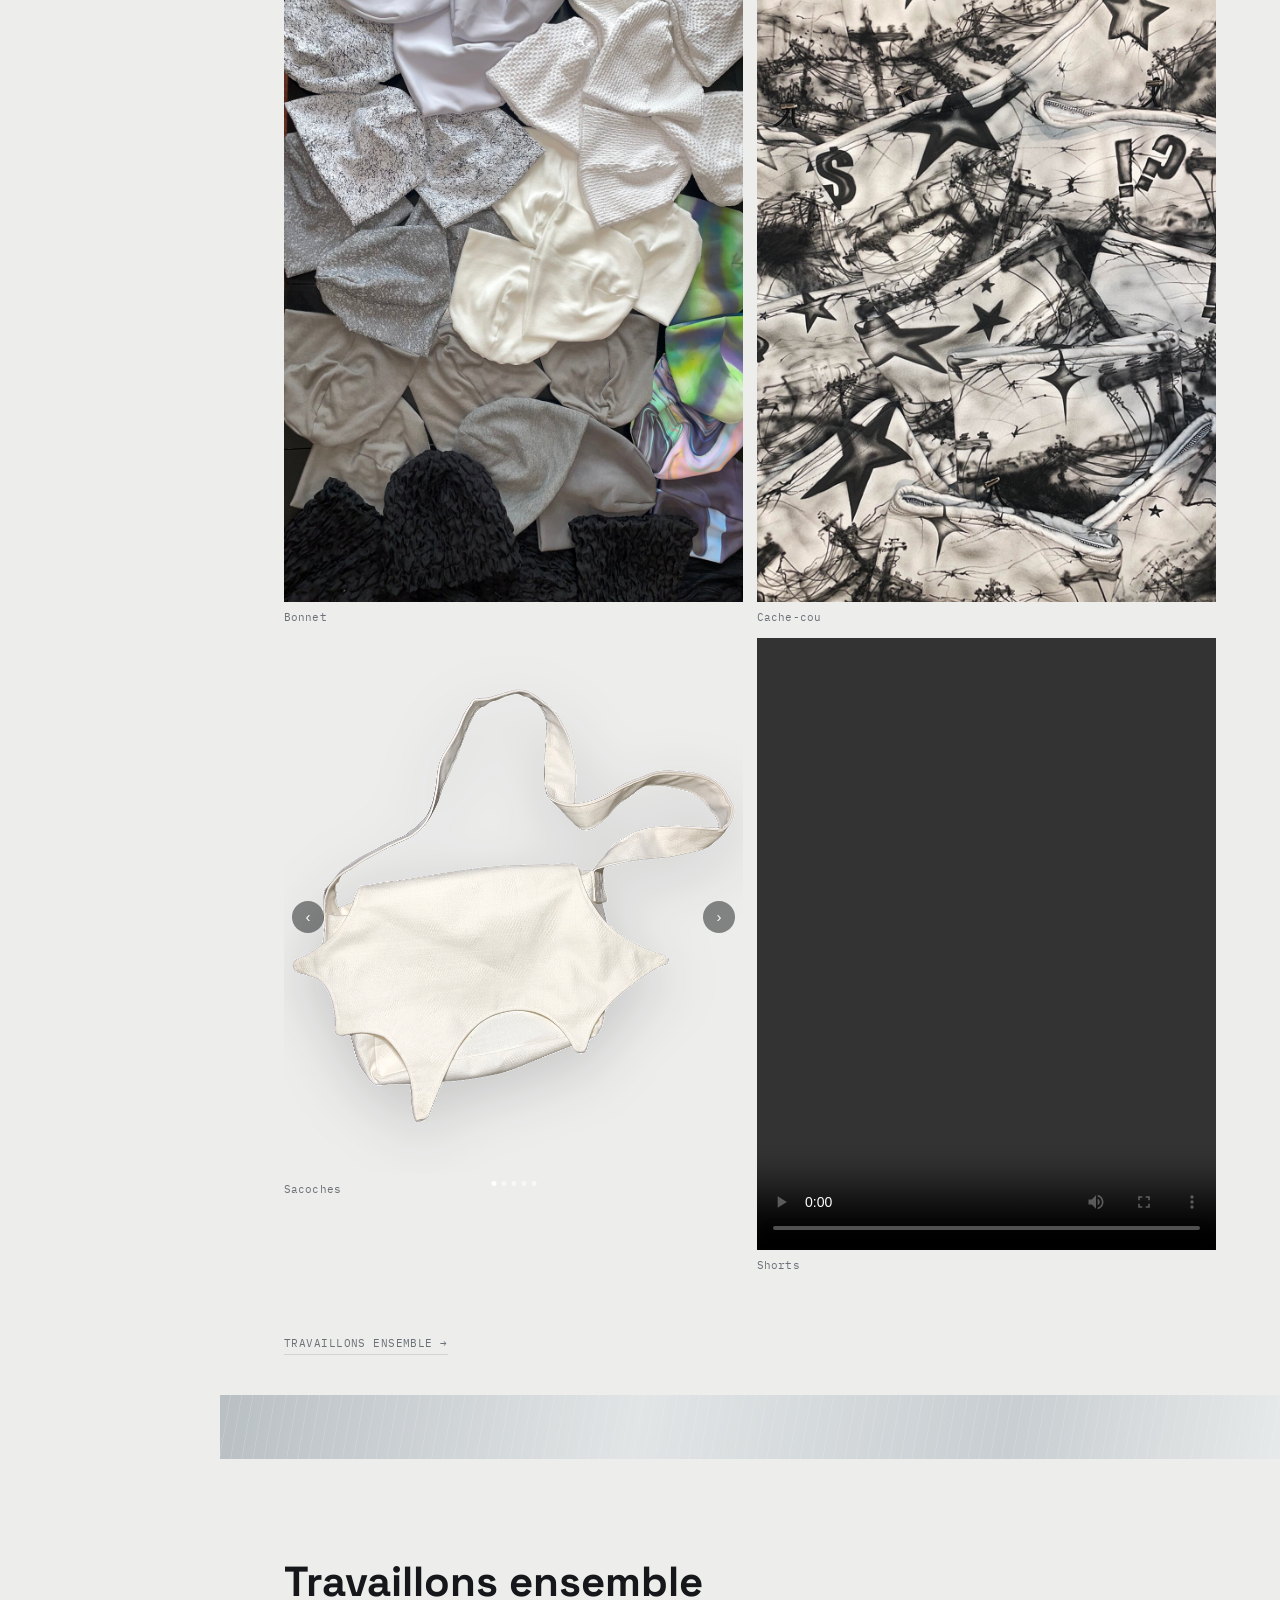
==== commit fadc7e9e: "Corrige le cadrage des photos dans la bande carrousel de l'aperçu nav, ajoute Aérographe aux savoir-" ====
--- a/index.html
+++ b/index.html
@@ -70,7 +70,7 @@
         <p class="role">Création — production — direction visuelle</p>
         <p class="pitch">Pièces uniques façonnées à la main, de la découpe du patron à la vente en ligne. Aérographe, patronage, upcycling : ce book retrace le travail depuis les premières collections jusqu'aux pièces sur-mesure les plus récentes.</p>
         <div class="cover-skills mono">
-          <span>Dessin technique</span><span>Patronage</span><span>Moulage sur mannequin</span><span>Couture main / machine</span><span>Upcycling</span><span>Sérigraphie</span><span>Découpe laser</span><span>Flocage</span><span>Pack Adobe</span>
+          <span>Dessin technique</span><span>Patronage</span><span>Moulage sur mannequin</span><span>Couture main / machine</span><span>Upcycling</span><span>Aérographe</span><span>Sérigraphie</span><span>Découpe laser</span><span>Flocage</span><span>Pack Adobe</span>
         </div>
         <div class="cover-contact">
           <a href="mailto:vgthm66@gmail.com">vgthm66@gmail.com</a>
--- a/css/style.css
+++ b/css/style.css
@@ -556,22 +556,31 @@
 /* ---------- Nav hover preview: small floating photo next to the cursor
    when hovering a chapter link in the sidebar ---------- */
 .nav-preview{
-  position:fixed;top:0;left:0;width:170px;height:226px;overflow:hidden;
+  position:fixed;top:0;left:0;width:170px;overflow:hidden;
   border-radius:4px;box-shadow:0 18px 40px rgba(21,23,26,0.28);
   pointer-events:none;z-index:200;opacity:0;transition:opacity .25s ease;
   will-change:transform;background:var(--bg-raise);
 }
 .nav-preview.visible{opacity:1;}
+
+.nav-preview-scroll{position:relative;width:100%;height:180px;overflow:hidden;}
 .nav-preview-strip{position:absolute;top:0;left:0;width:100%;height:auto;display:block;}
 .nav-preview.scrolling .nav-preview-strip{
-  animation-name:nav-preview-scroll;animation-timing-function:linear;
-  animation-iteration-count:infinite;animation-direction:alternate;
-  animation-duration:var(--scroll-duration,14s);
+  animation-name:nav-preview-scroll;animation-timing-function:ease-in-out;
+  animation-iteration-count:infinite;animation-direction:normal;
+  animation-duration:var(--scroll-duration,7s);
 }
 @keyframes nav-preview-scroll{
-  0%,15%{transform:translateY(0);}
-  85%,100%{transform:translateY(var(--scroll-distance,0px));}
-}
+  0%{transform:translateY(0);}
+  95%,100%{transform:translateY(var(--scroll-distance,0px));}
+}
+
+/* Horizontal filmstrip, mirrors the chapter's own marquee/carousel — same
+   two-layer clip+track loop technique as .marquee-row/.marquee-track. */
+.nav-preview-row{width:100%;height:56px;overflow:hidden;border-top:1px solid rgba(255,255,255,0.5);}
+.nav-preview-row-track{display:flex;gap:2px;width:max-content;height:100%;animation:nav-preview-row-scroll 10s linear infinite;}
+.nav-preview-row-track img{flex:0 0 auto;width:56px;height:56px;object-fit:contain;display:block;background:var(--bg-raise);}
+@keyframes nav-preview-row-scroll{from{transform:translateX(0);}to{transform:translateX(-50%);}}
 
 /* ---------- Back to top ---------- */
 .back-to-top{
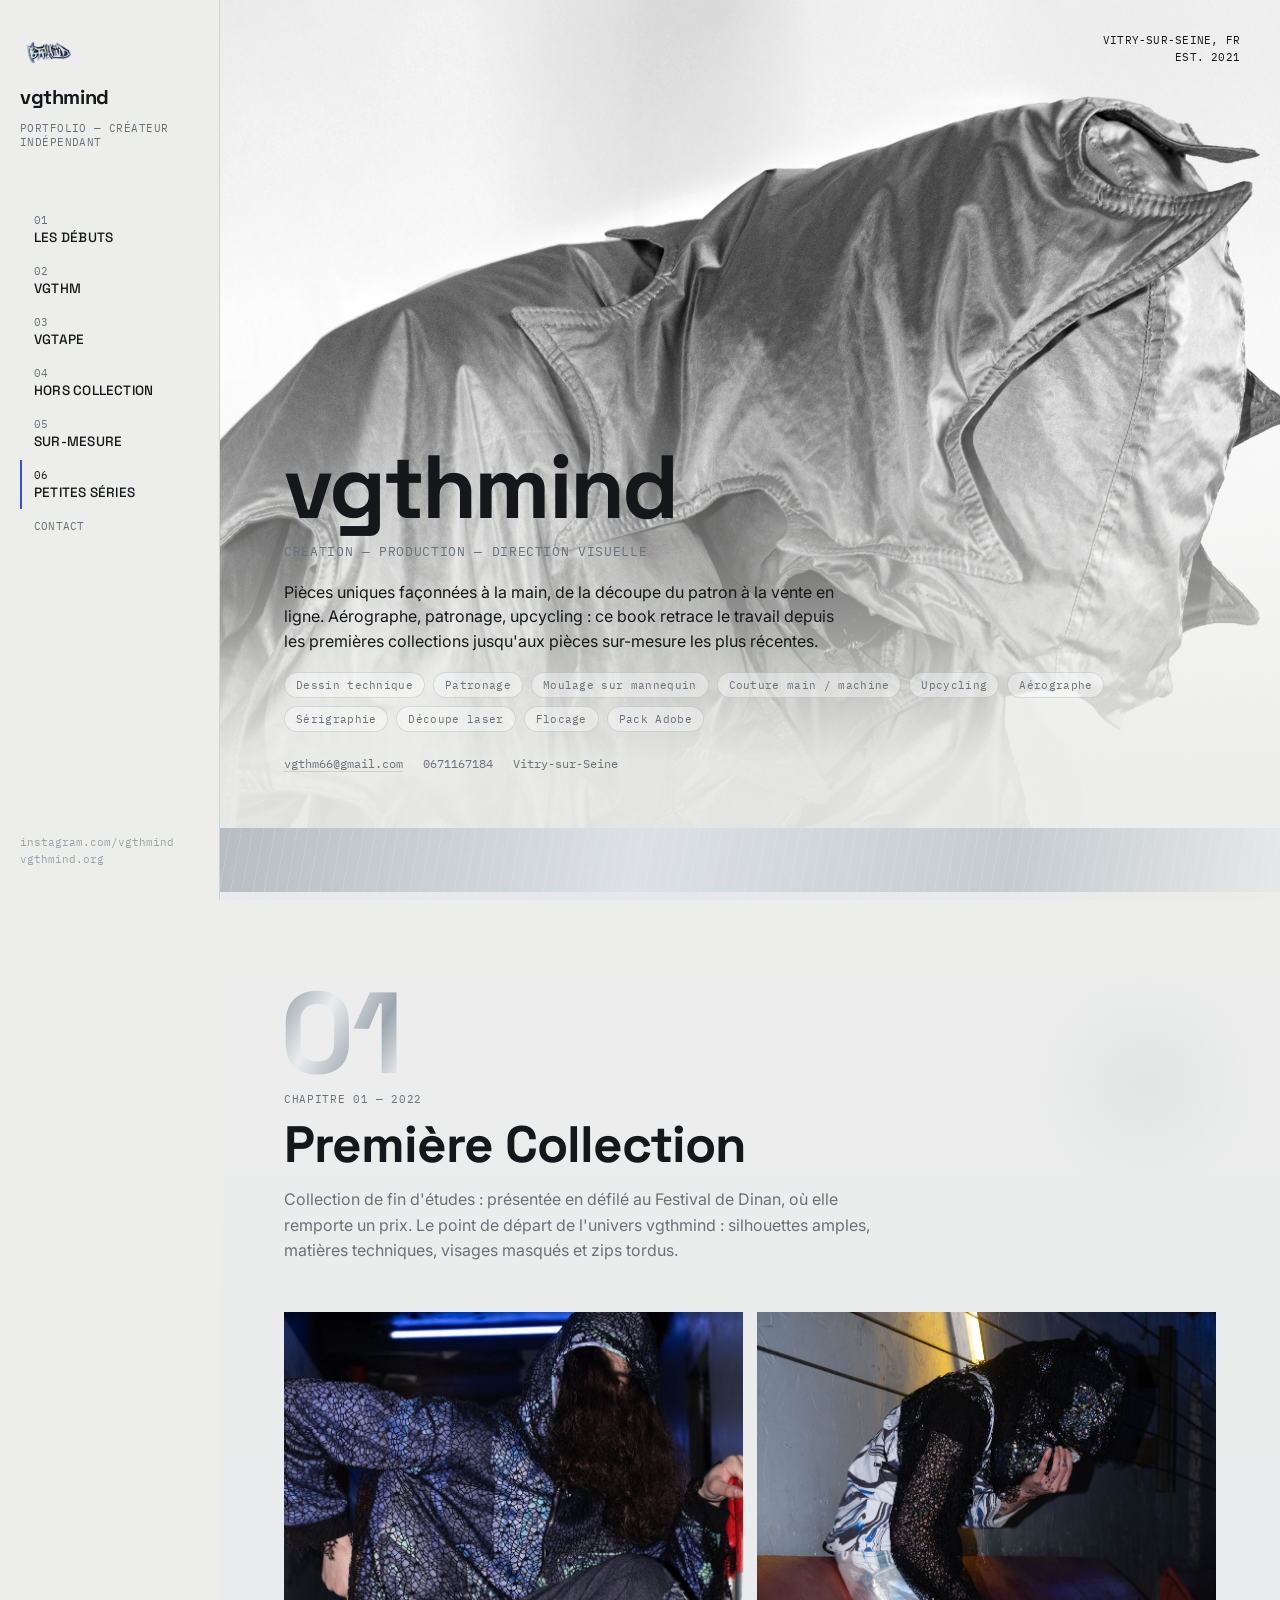
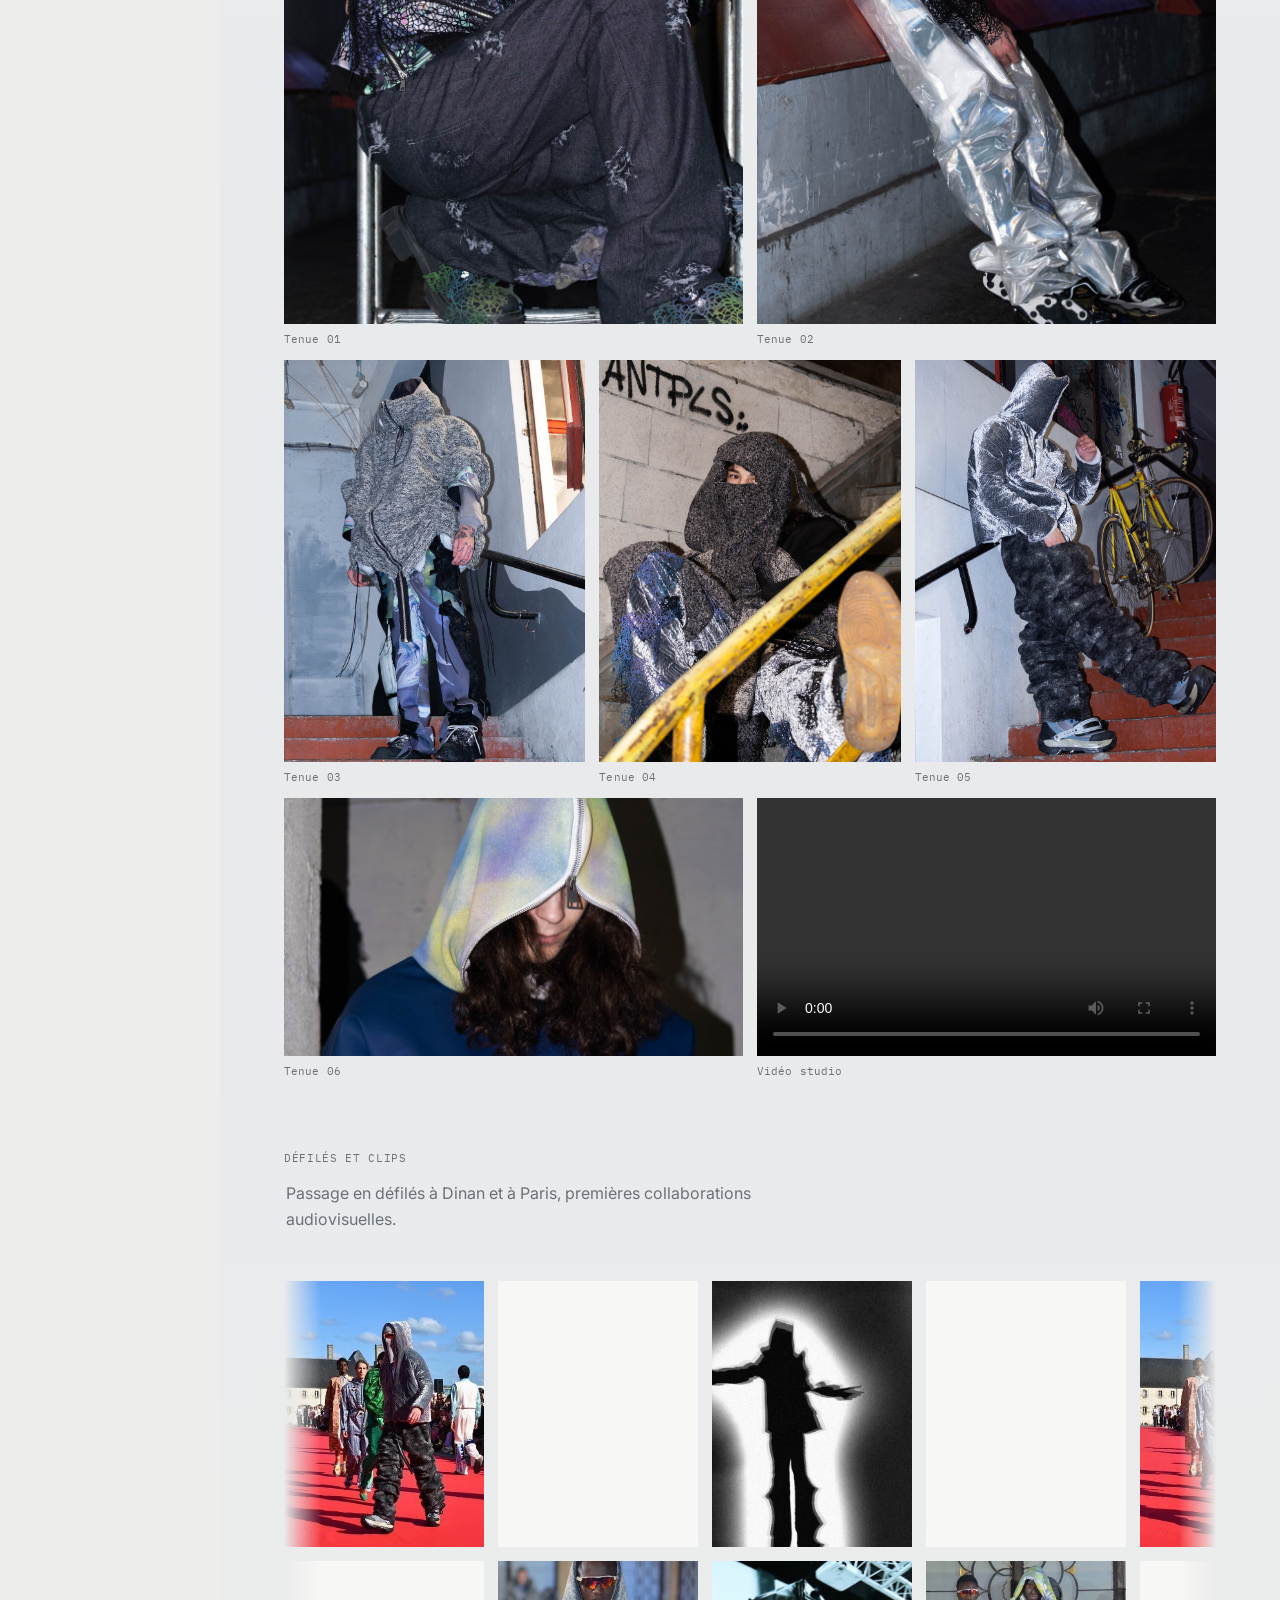
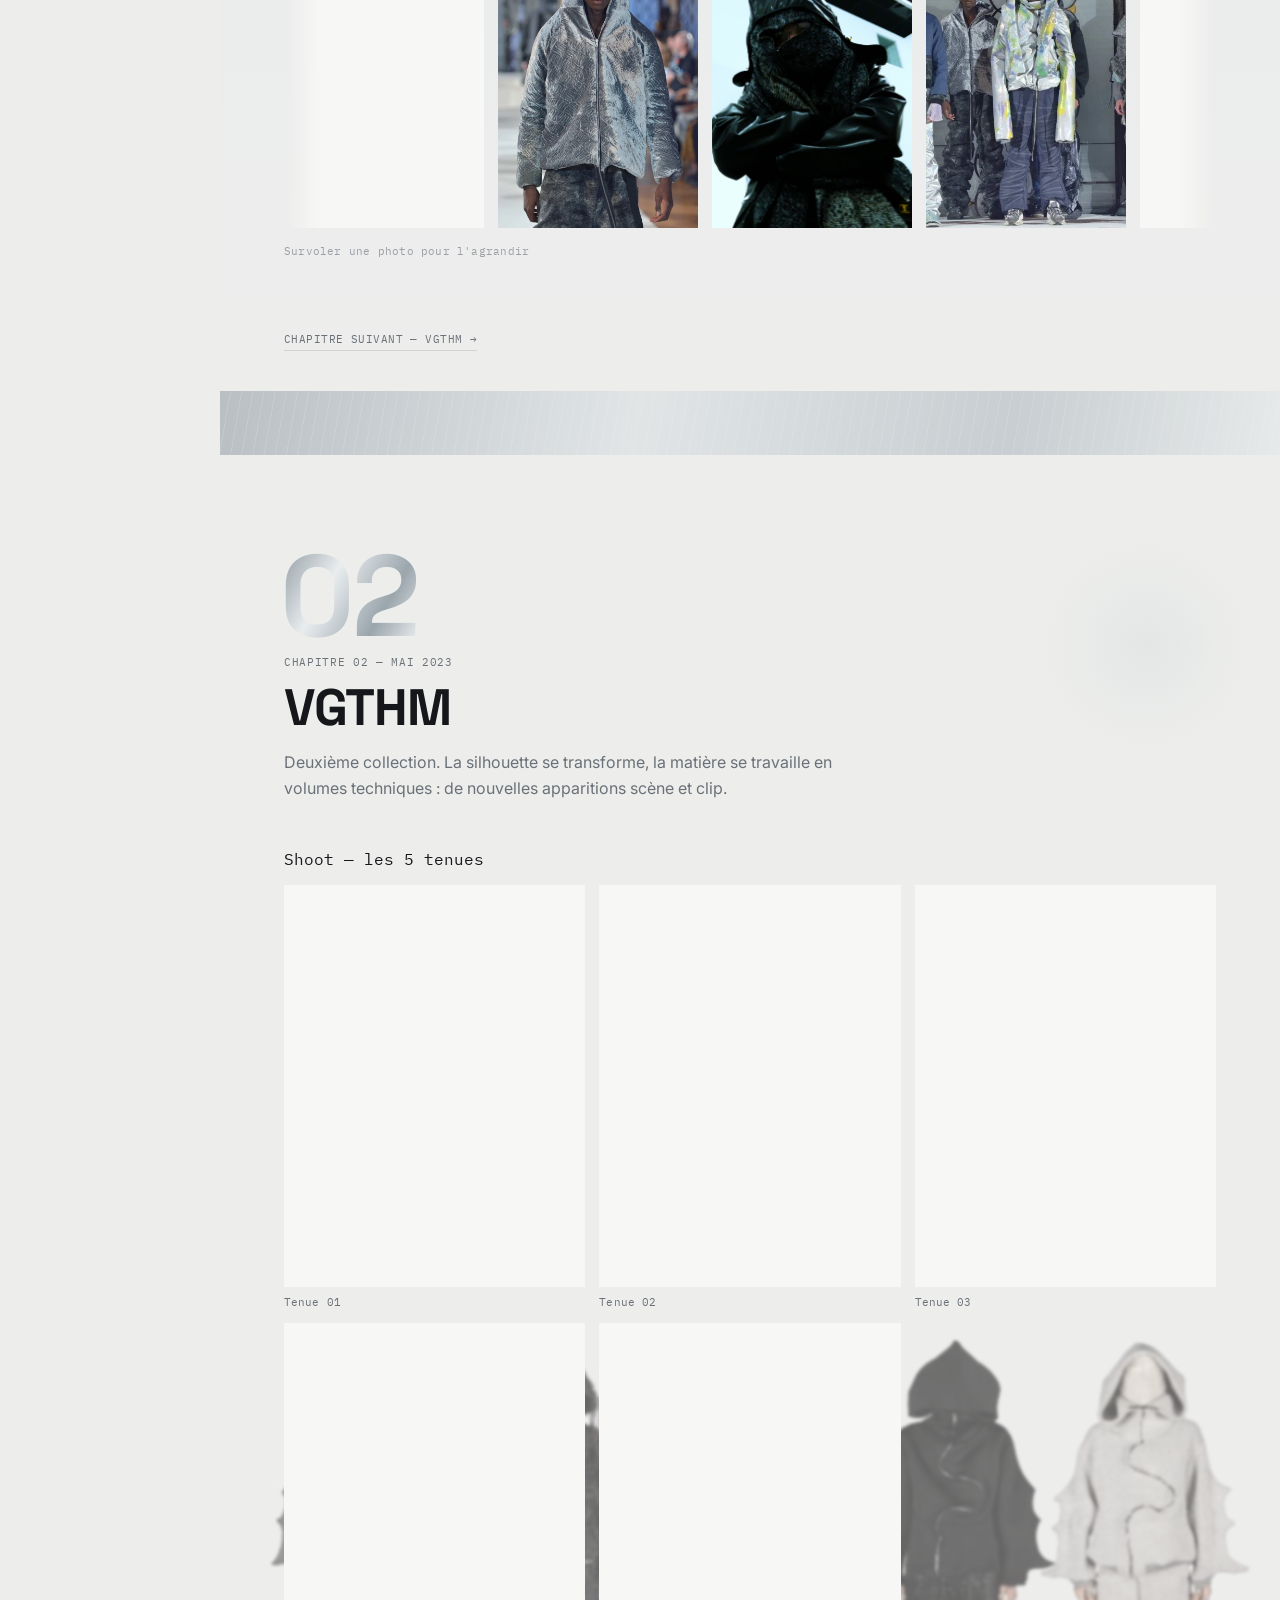
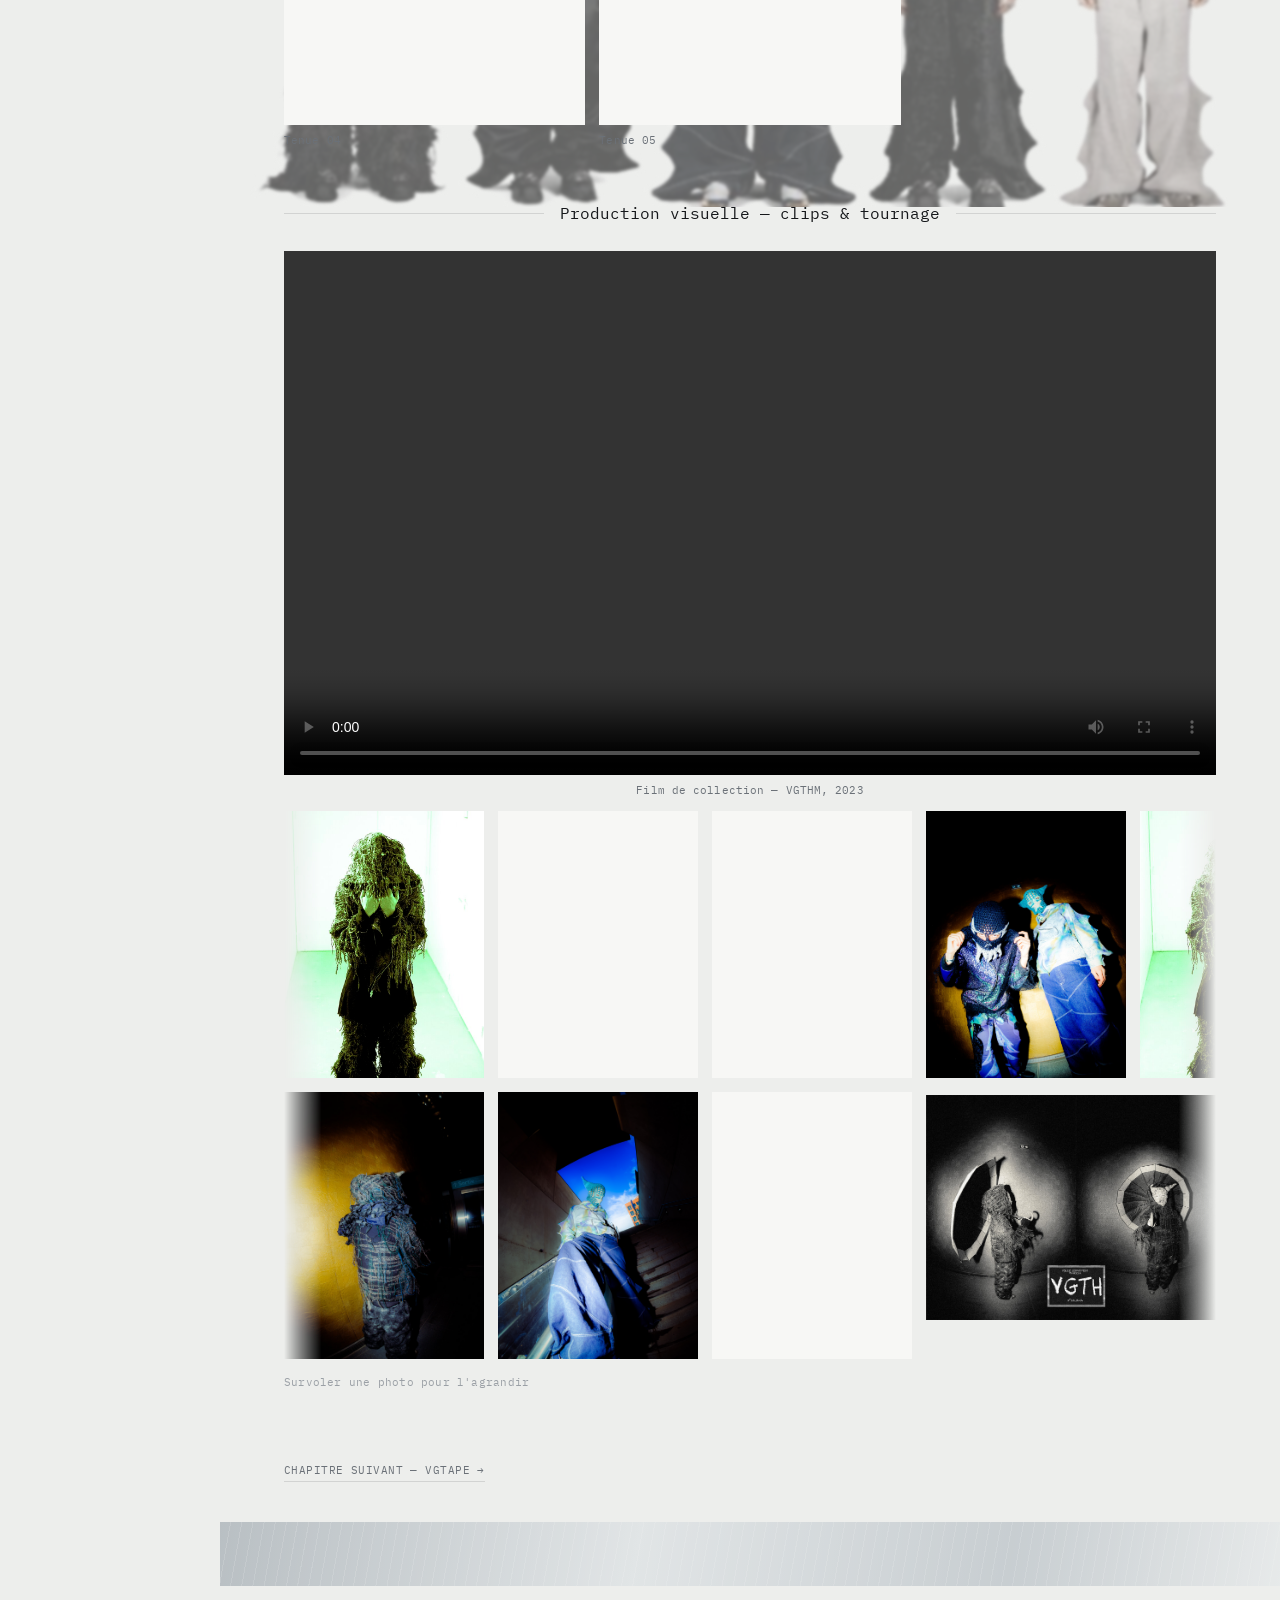
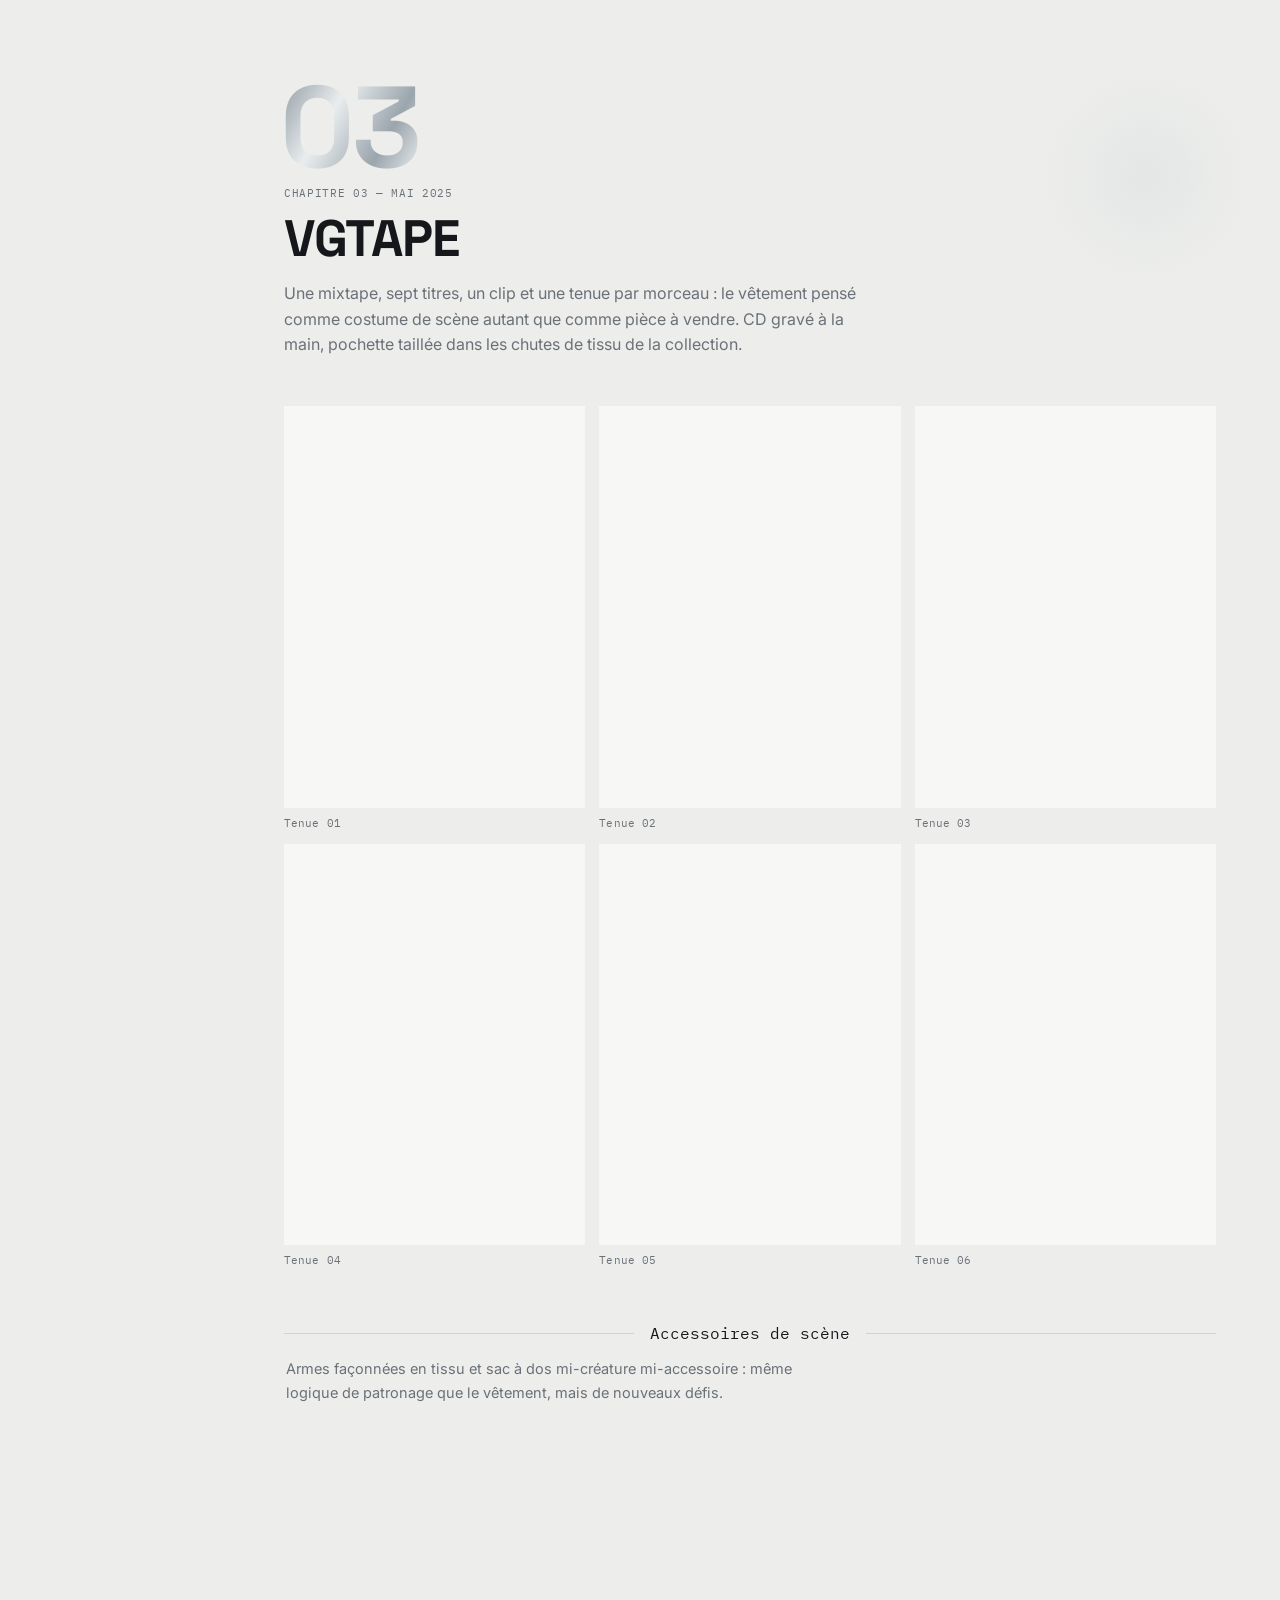
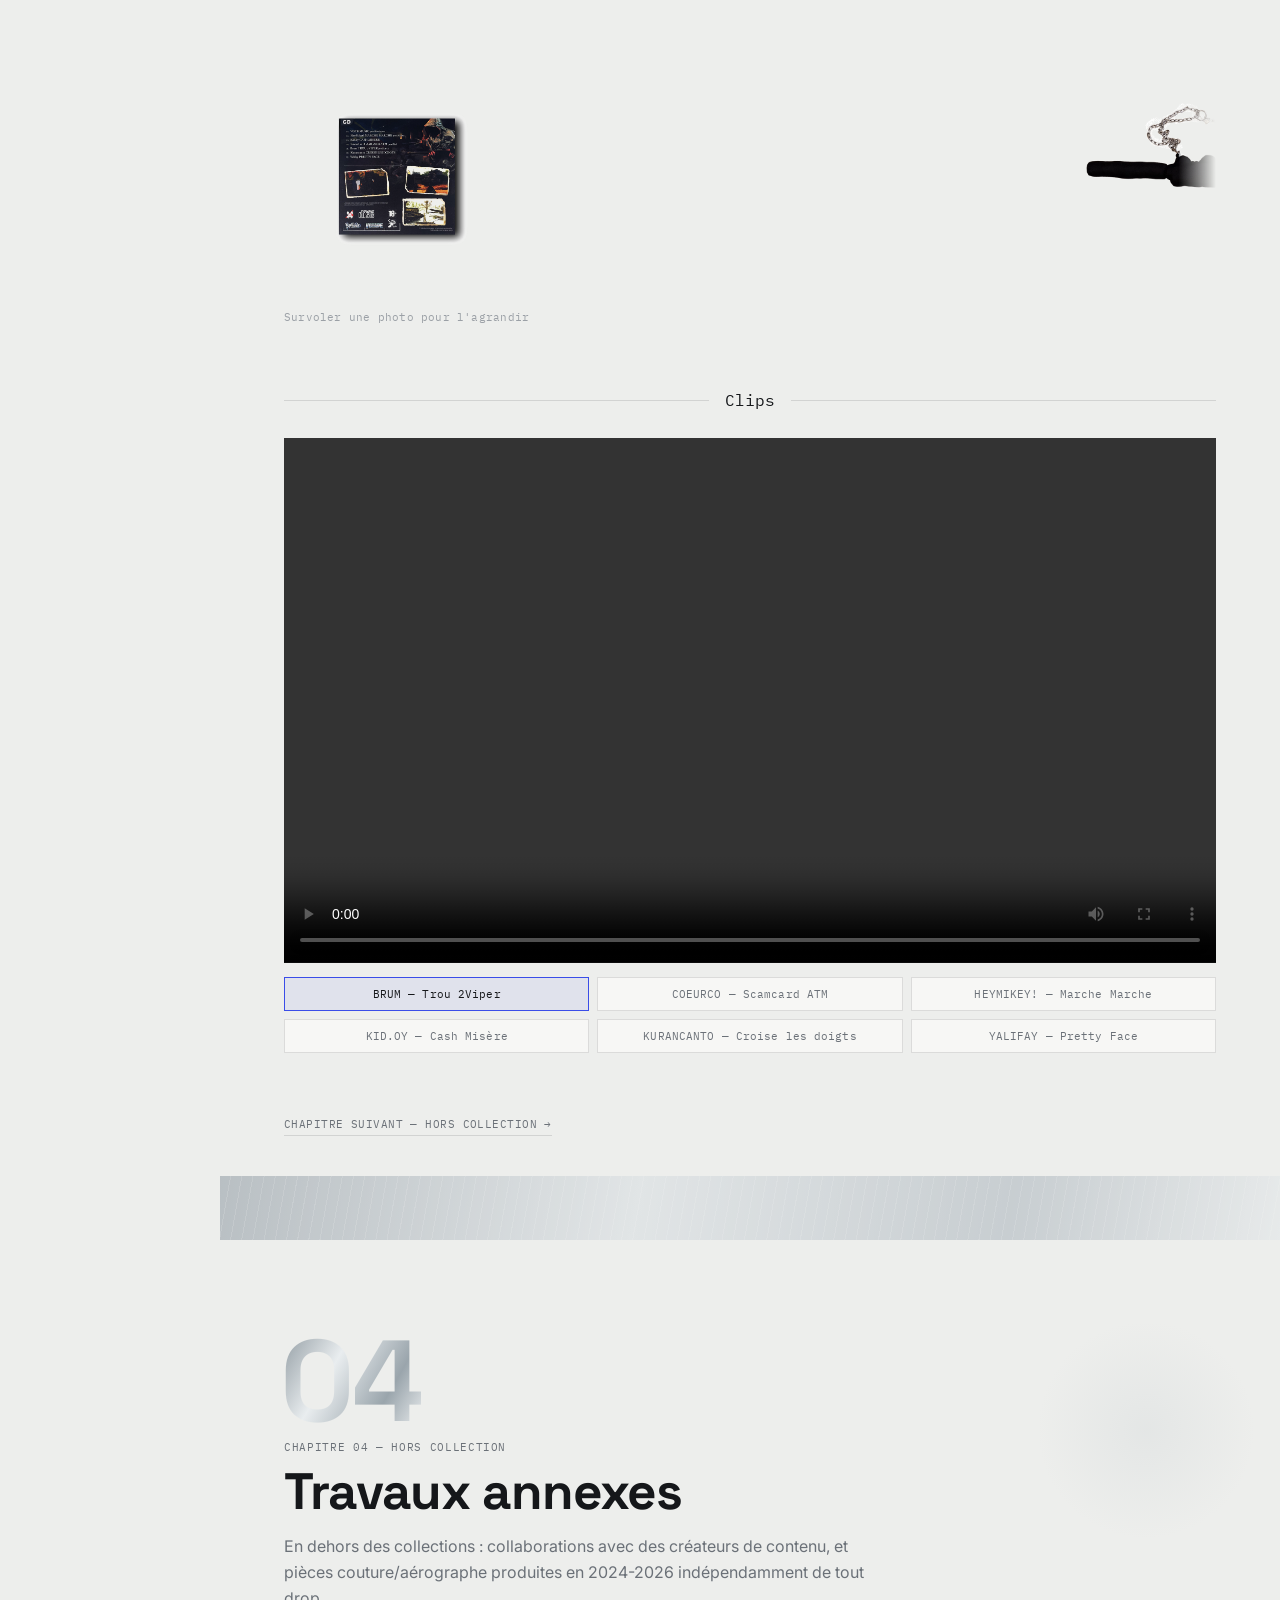
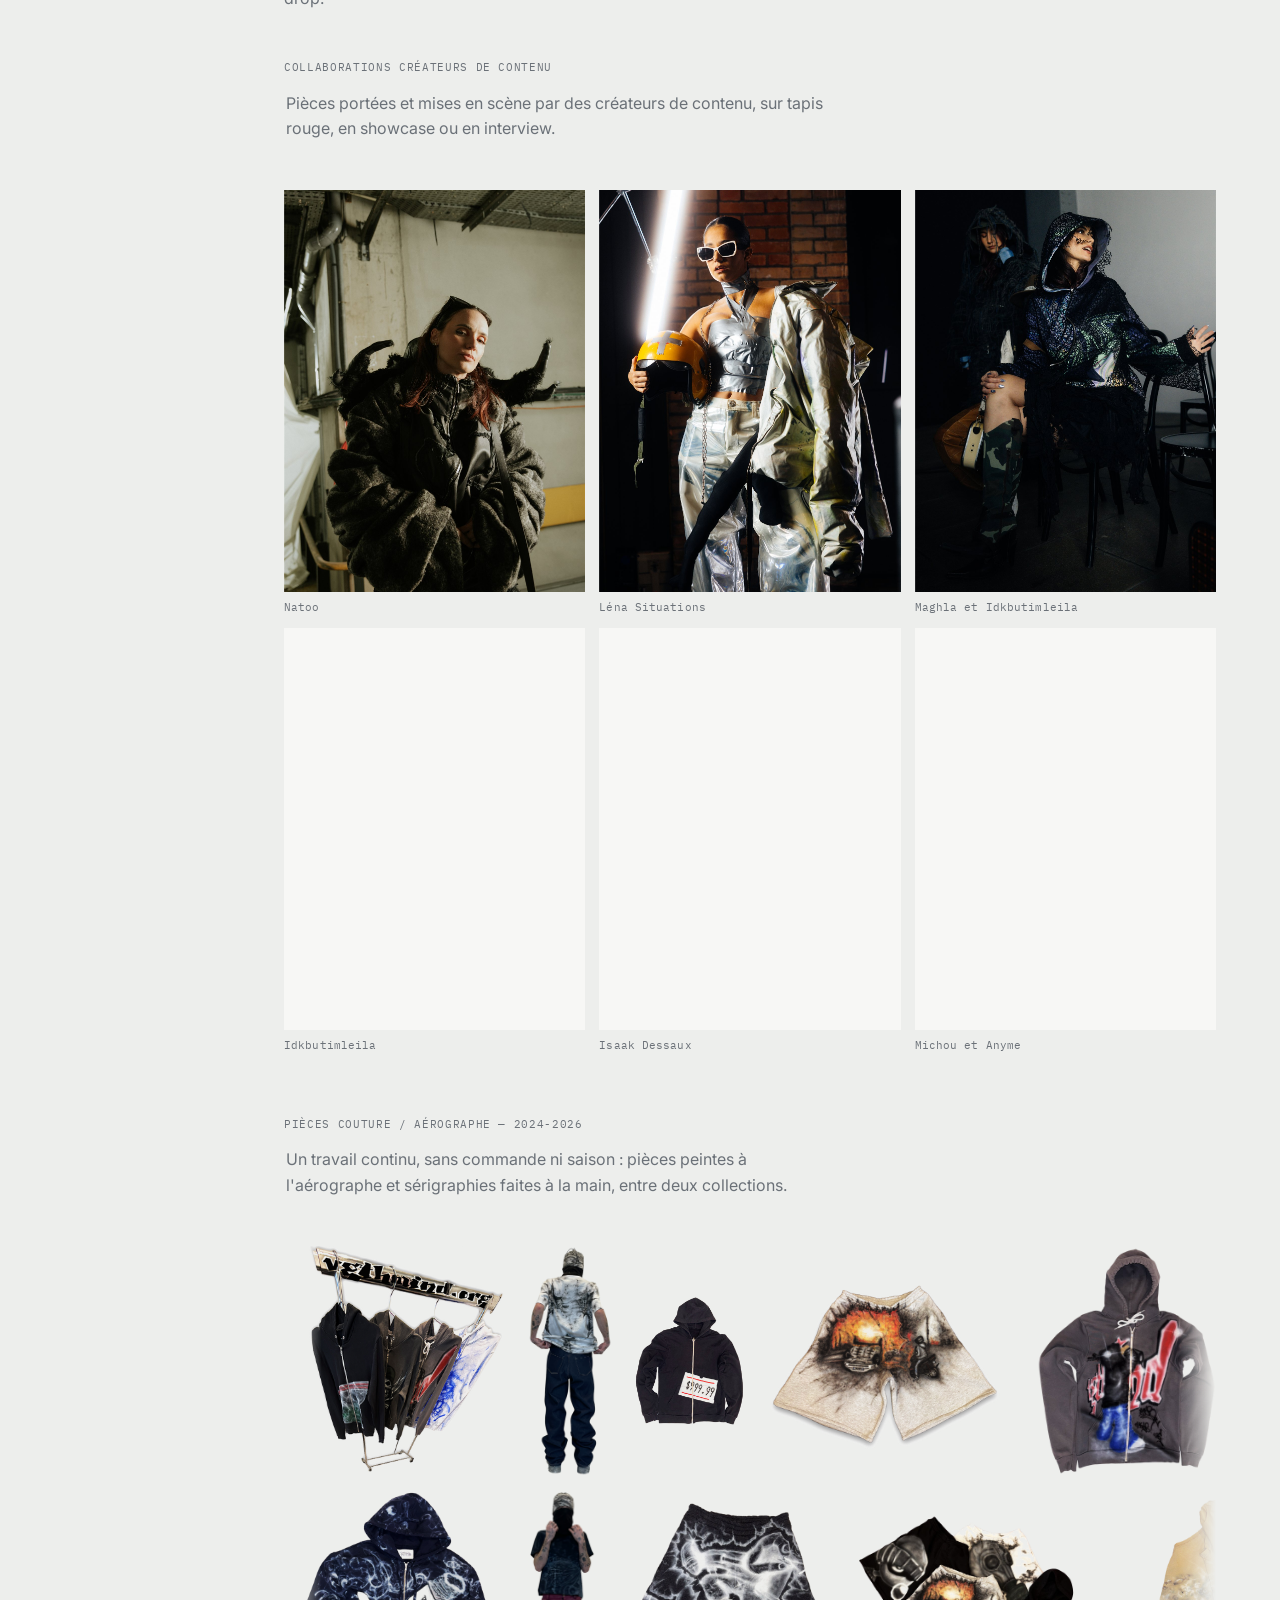
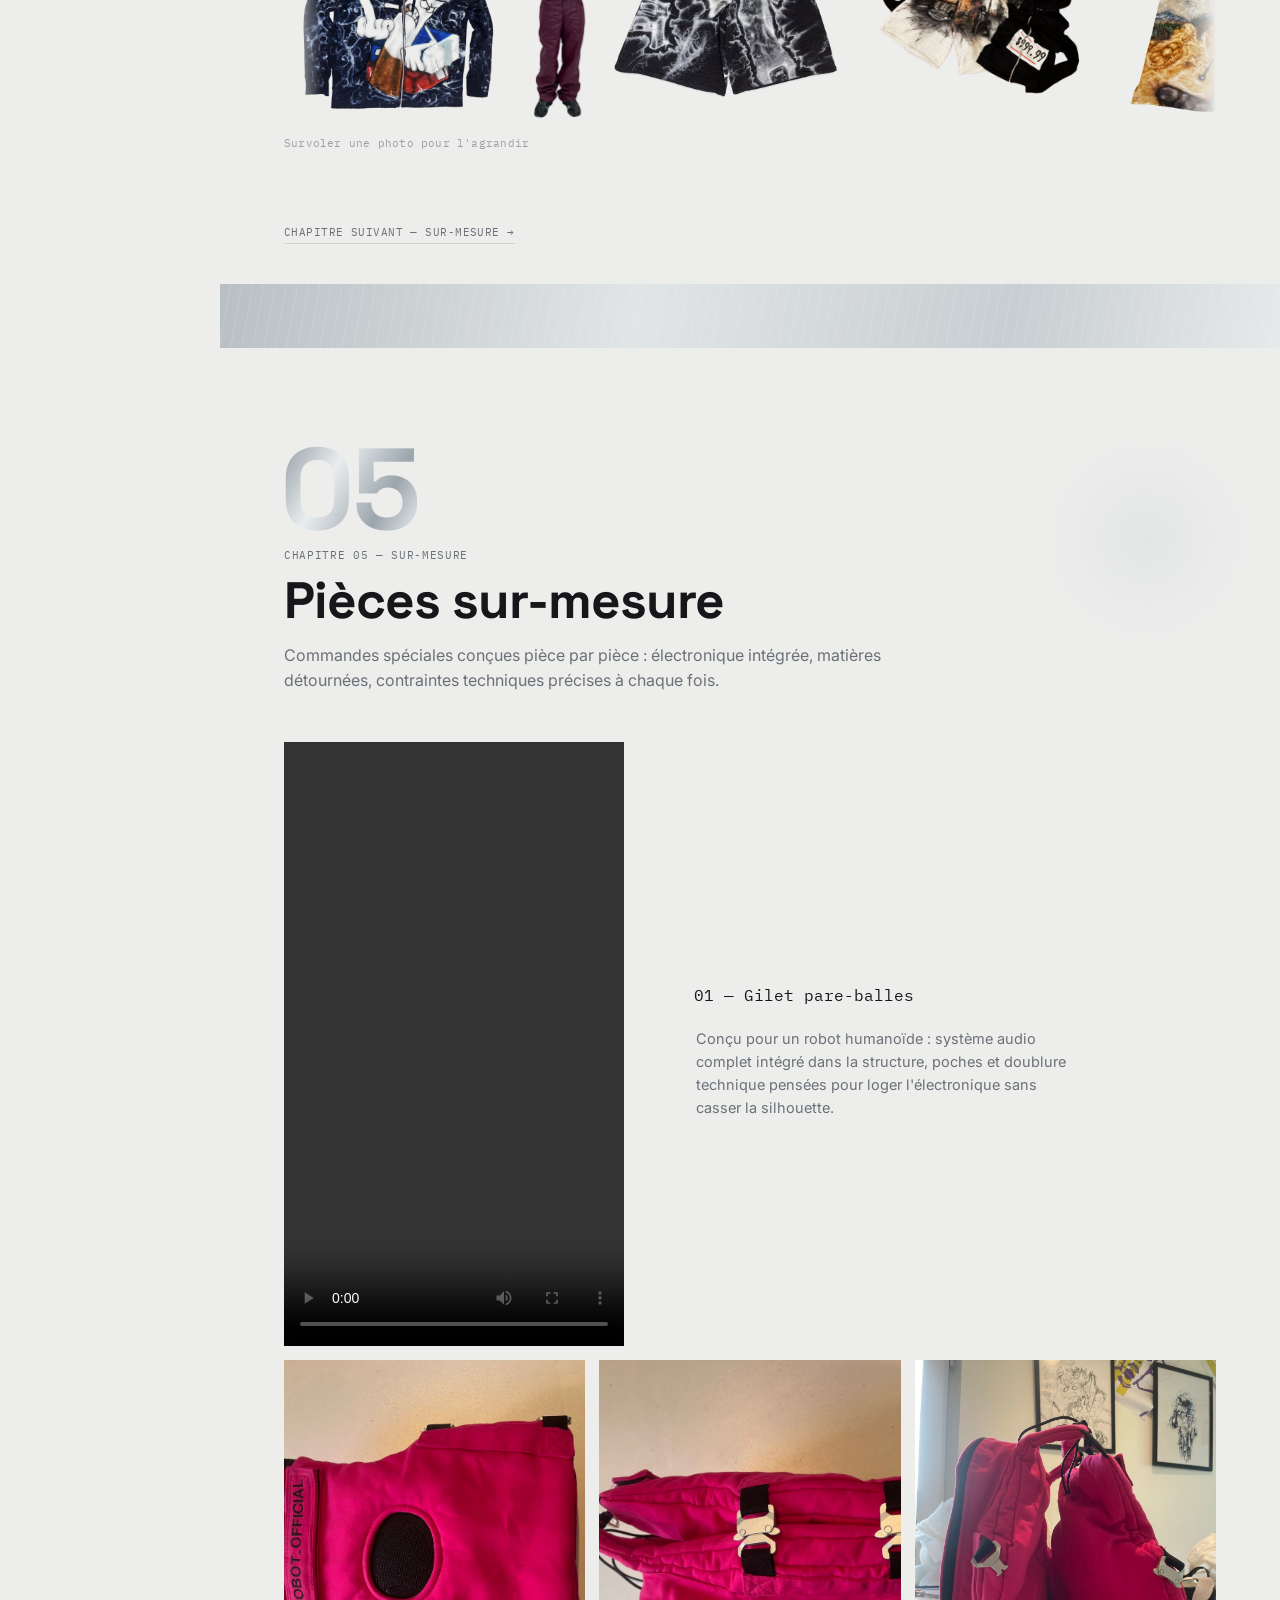
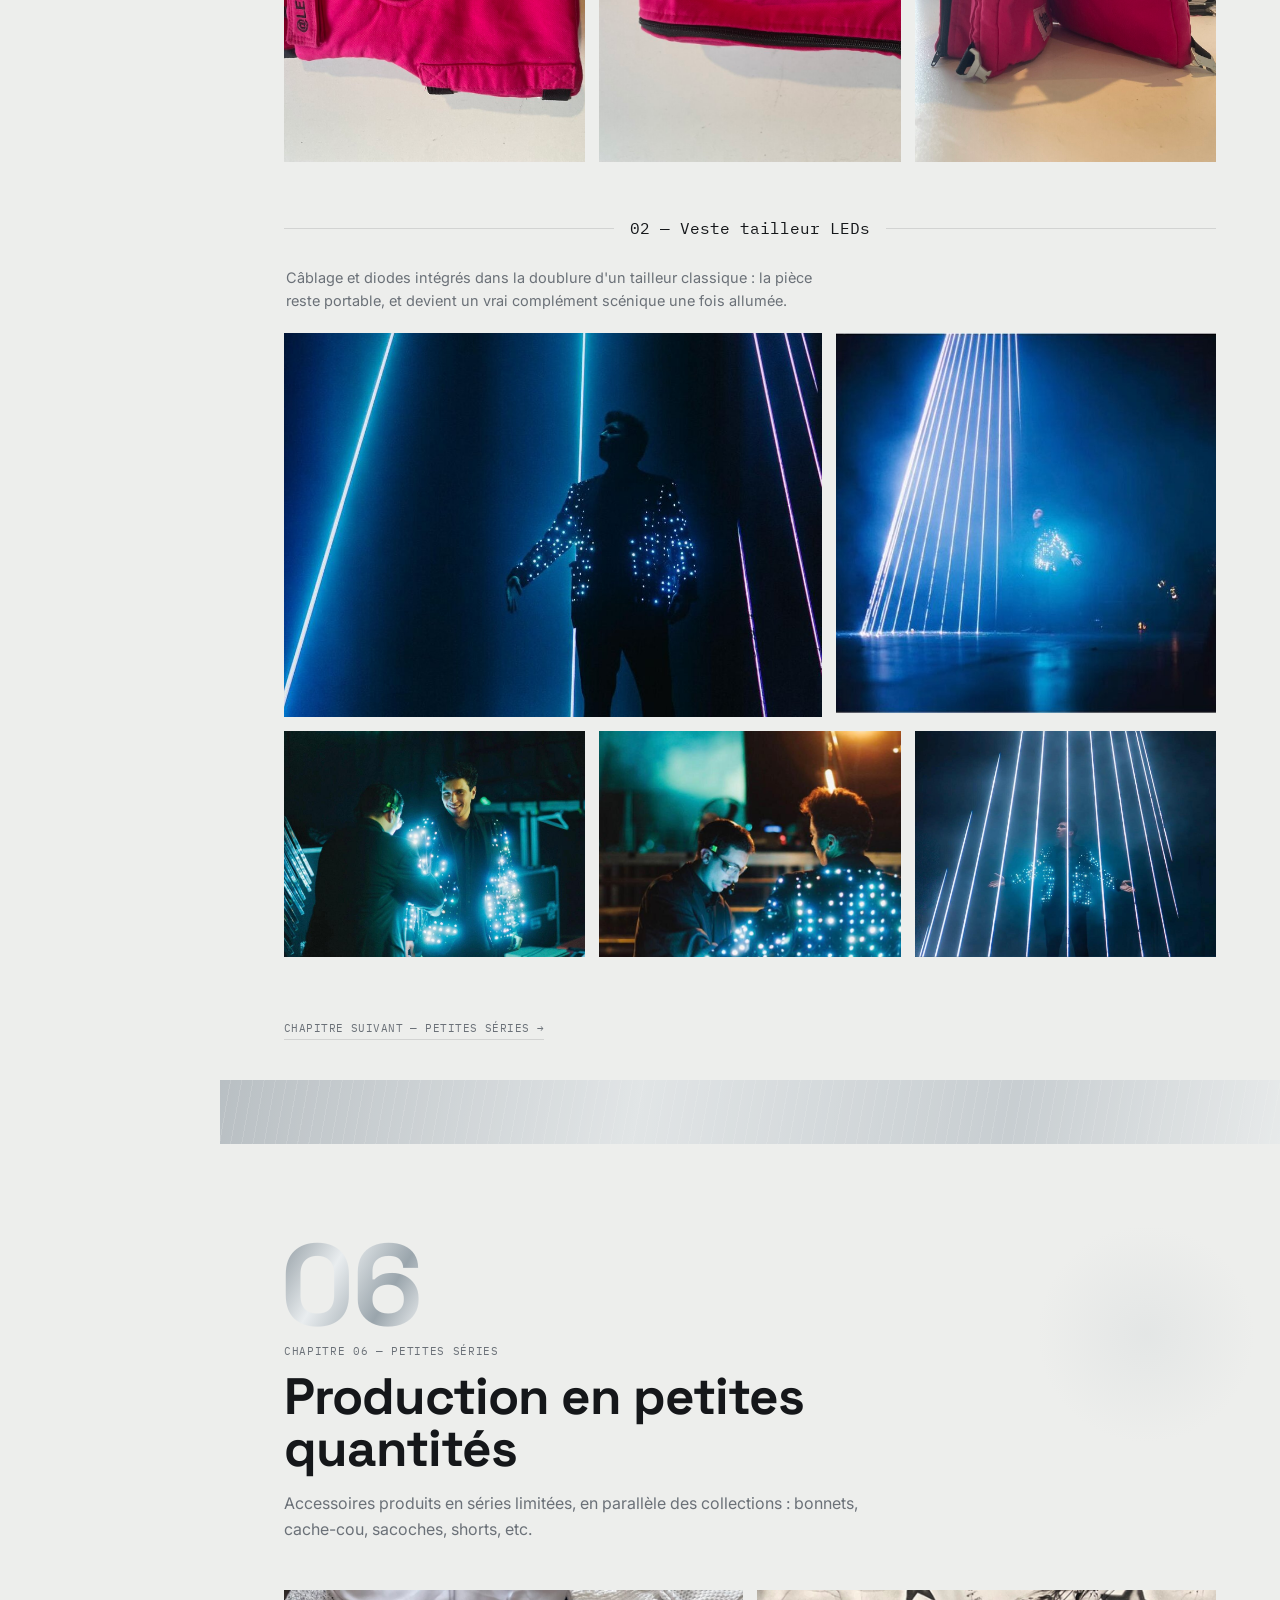
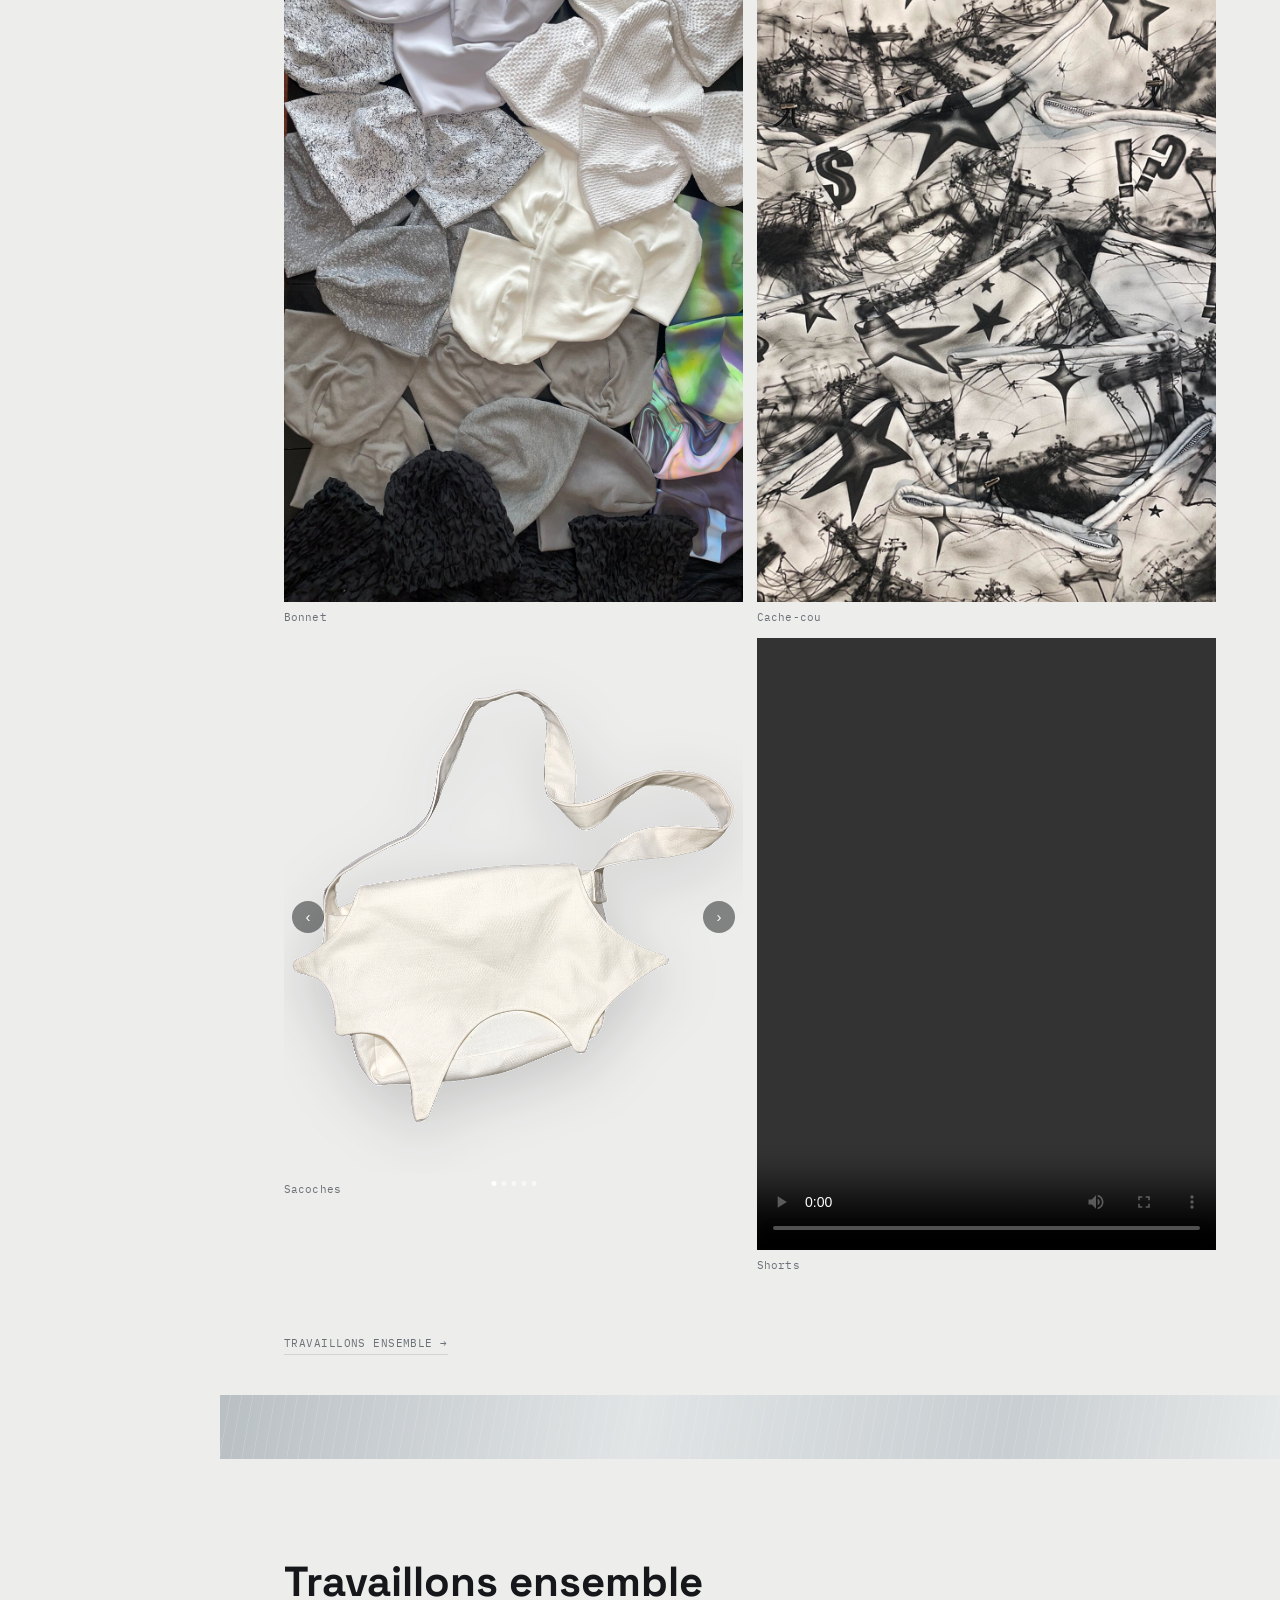
==== commit 0fd8370a: "Nettoie les commentaires, fixe le repere mobile de couverture et le gitignore Raccourcit les comment" ====
--- a/index.html
+++ b/index.html
@@ -85,7 +85,6 @@
     <section class="chapter tint" id="ch-2022" style="--chapter-accent:var(--blue);--tint-color:rgba(58,77,232,0.05);">
       <span class="chnum">01</span><div class="accent-rule"></div>
 
-      <!-- ⚠️ TEXTE MODIFIABLE : édite librement le paragraphe ci-dessous -->
       <div class="chapter-head">
         <p class="eyebrow mono">Chapitre 01 — 2022</p>
         <h2>Première Collection</h2>
@@ -110,7 +109,6 @@
       <!-- Respiration : bascule sur le défilé -->
       <div class="chapter-head" style="margin-top:72px;">
         <p class="eyebrow mono">Défilés et clips</p>
-        <!-- ⚠️ TEXTE MODIFIABLE -->
         <p class="blurb" style="max-width:56ch;">Passage en défilés à Dinan et à Paris, premières collaborations audiovisuelles.</p>
       </div>
       <div class="marquee-wrap">
@@ -147,7 +145,6 @@
 
     <section class="chapter" id="ch-2023" style="--chapter-accent:var(--green);">
       <span class="chnum">02</span><div class="accent-rule"></div>
-      <!-- ⚠️ TEXTE MODIFIABLE -->
       <div class="chapter-head">
         <p class="eyebrow mono">Chapitre 02 — Mai 2023</p>
         <h2>VGTHM</h2>
@@ -293,7 +290,6 @@
 
     <section class="chapter" id="ch-horscollec" style="--chapter-accent:var(--green);">
       <span class="chnum">04</span><div class="accent-rule"></div>
-      <!-- ⚠️ TEXTE MODIFIABLE -->
       <div class="chapter-head">
         <p class="eyebrow mono">Chapitre 04 — Hors collection</p>
         <h2>Travaux annexes</h2>
@@ -316,7 +312,6 @@
 
       <div class="chapter-head" style="margin-top:64px;">
         <p class="eyebrow mono">Pièces couture / aérographe — 2024-2026</p>
-        <!-- ⚠️ TEXTE MODIFIABLE -->
         <p class="blurb" style="max-width:56ch;">Un travail continu, sans commande ni saison : pièces peintes à l'aérographe et sérigraphies faites à la main, entre deux collections.</p>
       </div>
       <div class="marquee-wrap">
@@ -377,7 +372,6 @@
 
     <section class="chapter" id="ch-mesure" style="--chapter-accent:var(--green);">
       <span class="chnum">05</span><div class="accent-rule"></div>
-      <!-- ⚠️ TEXTE MODIFIABLE -->
       <div class="chapter-head">
         <p class="eyebrow mono">Chapitre 05 — Sur-mesure</p>
         <h2>Pièces sur-mesure</h2>
@@ -390,7 +384,6 @@
         </figure>
         <div class="g-7" style="display:flex;flex-direction:column;justify-content:center;padding:8px 16px;">
           <p class="eyebrow mono" style="margin-bottom:8px;">01 — Gilet pare-balles</p>
-          <!-- ⚠️ TEXTE MODIFIABLE -->
           <p class="blurb">Conçu pour un robot humanoïde : système audio complet intégré dans la structure, poches et doublure technique pensées pour loger l'électronique sans casser la silhouette.</p>
         </div>
       </div>
@@ -406,7 +399,6 @@
         <p class="eyebrow mono" style="margin:0;">02 — Veste tailleur LEDs</p>
         <div style="height:1px;flex:1;background:var(--line);"></div>
       </div>
-      <!-- ⚠️ TEXTE MODIFIABLE -->
       <p class="blurb" style="max-width:60ch;margin-bottom:20px;">Câblage et diodes intégrés dans la doublure d'un tailleur classique : la pièce reste portable, et devient un vrai complément scénique une fois allumée.</p>
       <div class="grid">
         <figure class="g-7" style="aspect-ratio:7/5;"><img loading="lazy" decoding="async" src="assets/mesure/veste1.jpg" alt="Veste tailleur LEDs sur scène" style="object-position:center bottom;"></figure>
@@ -423,7 +415,6 @@
 
     <section class="chapter" id="ch-petites" style="--chapter-accent:var(--blue);">
       <span class="chnum">06</span><div class="accent-rule"></div>
-      <!-- ⚠️ TEXTE MODIFIABLE -->
       <div class="chapter-head">
         <p class="eyebrow mono">Chapitre 06 — Petites séries</p>
         <h2>Production en petites quantités</h2>
@@ -458,7 +449,6 @@
     <div class="seam"></div>
 
     <footer class="contact" id="contact">
-      <!-- ⚠️ TEXTE MODIFIABLE -->
       <h2>Travaillons ensemble</h2>
       <div class="links">
         <a href="mailto:vgthm66@gmail.com">vgthm66@gmail.com</a>
--- a/css/style.css
+++ b/css/style.css
@@ -331,10 +331,7 @@
 }
 
 /* Single-frame carousel: one photo at a time, matches the size of a regular grid frame */
-/* Sacoches are near-square cutouts (0.74-1.02 ratio) — the shared .tall 3/4
-   portrait box (borrowed from its full-bleed-photo siblings) left them
-   floating small with dead space top/bottom no matter the padding/background.
-   Give this one card its own closer-fitting ratio instead. */
+/* sacoches are near-square (0.74-1.02), closer ratio than the default .tall box */
 .carousel-frame{position:relative;aspect-ratio:6/7;}
 .carousel-frame .carousel-track{
   display:flex;height:100%;overflow-x:auto;scroll-snap-type:x mandatory;scroll-behavior:smooth;
@@ -395,9 +392,7 @@
   filter:blur(46px) brightness(0.55) saturate(1.15);opacity:0.85;transform:scale(1.2);
   transition:opacity .32s ease;
 }
-/* The stage is the real "hover to stay open" zone — sized around the image
-   plus room for the arrows, not the full viewport, so moving the mouse off
-   the photo (onto the dark backdrop) closes it as readily as hovering opens it. */
+/* stage = hover zone (image + arrows), not the full viewport */
 .lightbox-stage{
   position:relative;display:flex;align-items:center;justify-content:center;
   width:min(94vw,1040px);height:88vh;max-height:88vh;
@@ -409,10 +404,7 @@
 }
 .lightbox.open .lightbox-main{opacity:1;transform:scale(1);}
 .lightbox.closing .lightbox-main{transition:opacity .16s ease,transform .16s ease;}
-/* Cutout mode: transparent PNGs (armes, sacoches, sac à dos, CD, pièces
-   aéro...) get a soft presentation card once zoomed — blurring their own
-   (mostly empty) alpha channel doesn't do anything useful. Only applies in
-   the lightbox: inline in the scrolling rows these stay fully transparent. */
+/* cutout mode: transparent PNGs get a card backdrop once zoomed, lightbox only */
 .lightbox.cutout-mode .lightbox-bg-blur{opacity:0;}
 .lightbox.cutout-mode .lightbox-main{
   background:radial-gradient(ellipse at 50% 42%,#fbfbf9 0%,#eeeeea 62%,#dfdfda 100%);
@@ -498,6 +490,19 @@
   .rail-chapters{margin-top:0;flex-direction:row;gap:16px;}
   .chapter{padding:56px 22px 20px;}
   .cover{padding:32px 22px;min-height:70vh;}
+  .cover-scrim{
+    background:linear-gradient(180deg, rgba(237,238,236,0.6) 0%, rgba(237,238,236,0.88) 30%, rgba(237,238,236,0.98) 65%);
+  }
+  .cover-tag{
+    position:relative;top:auto;right:auto;
+    text-align:left;margin-bottom:16px;
+    text-shadow:0 1px 14px rgba(237,238,236,0.95),0 0 3px rgba(237,238,236,0.9);
+  }
+  .cover-content h1,
+  .cover-content .role,
+  .cover-content p.pitch{
+    text-shadow:0 2px 18px rgba(237,238,236,0.85),0 0 4px rgba(237,238,236,0.7);
+  }
   footer.contact{padding:56px 22px;}
   .g-8,.g-6,.g-5,.g-7,.g-4{grid-column:span 12;}
   .frag,.deco{display:none;}
@@ -515,10 +520,7 @@
 }
 @media (prefers-reduced-motion:reduce){.progress-bar{transition:none;}}
 
-/* ---------- Custom cursor: small dot + lagging ring, with the brand mark
-   fading into the ring over anything clickable. Desktop (fine pointer +
-   hover capability) only — JS adds .has-custom-cursor, so a script failure
-   or touch device silently keeps the native cursor. ---------- */
+/* ---------- Custom cursor (desktop only) ---------- */
 html.has-custom-cursor,html.has-custom-cursor *{cursor:none !important;}
 .cursor-dot,.cursor-ring{
   position:fixed;top:0;left:0;pointer-events:none;z-index:400;
@@ -553,8 +555,7 @@
   .cursor-dot,.cursor-ring{display:none;}
 }
 
-/* ---------- Nav hover preview: small floating photo next to the cursor
-   when hovering a chapter link in the sidebar ---------- */
+/* ---------- Nav hover preview ---------- */
 .nav-preview{
   position:fixed;top:0;left:0;width:170px;overflow:hidden;
   border-radius:4px;box-shadow:0 18px 40px rgba(21,23,26,0.28);
@@ -575,8 +576,7 @@
   95%,100%{transform:translateY(var(--scroll-distance,0px));}
 }
 
-/* Horizontal filmstrip, mirrors the chapter's own marquee/carousel — same
-   two-layer clip+track loop technique as .marquee-row/.marquee-track. */
+/* filmstrip: same clip+track loop technique as .marquee-row/.marquee-track */
 .nav-preview-row{width:100%;height:56px;overflow:hidden;border-top:1px solid rgba(255,255,255,0.5);}
 .nav-preview-row-track{display:flex;gap:2px;width:max-content;height:100%;animation:nav-preview-row-scroll 10s linear infinite;}
 .nav-preview-row-track img{flex:0 0 auto;width:56px;height:56px;object-fit:contain;display:block;background:var(--bg-raise);}
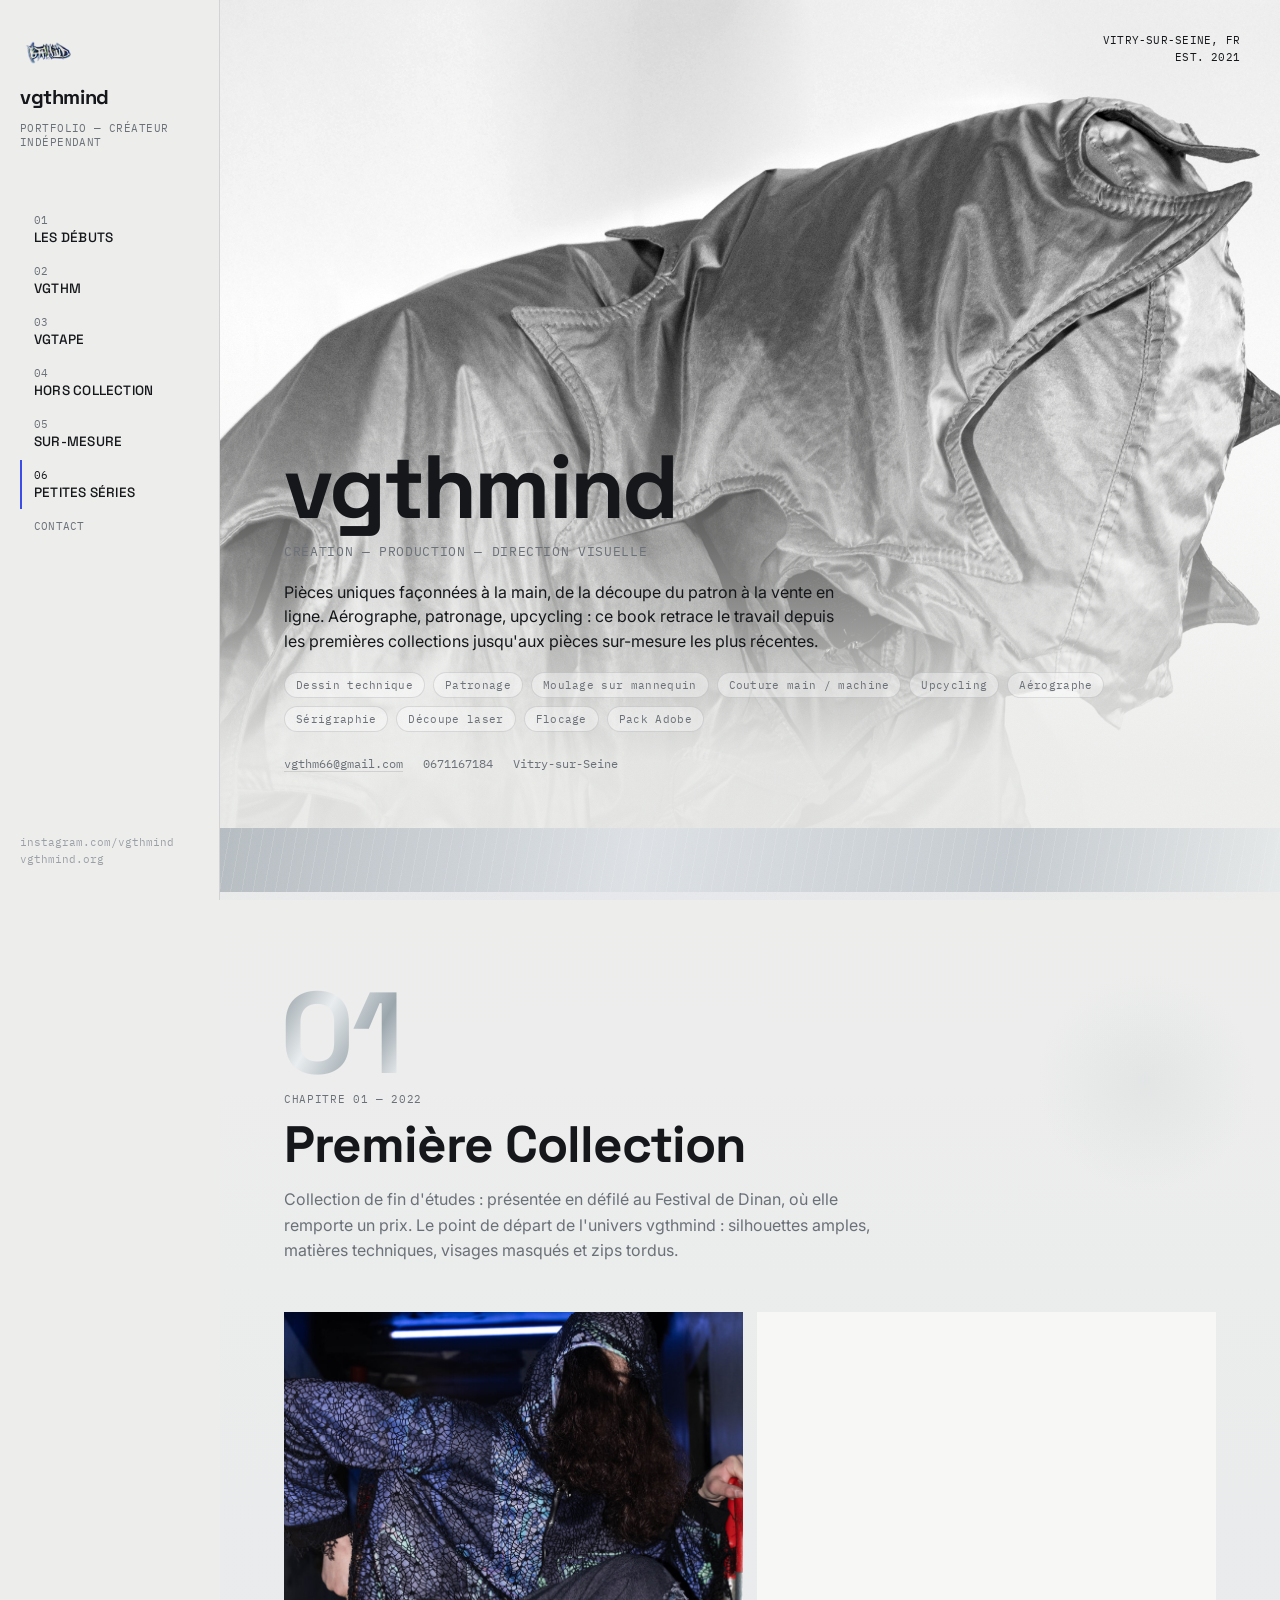
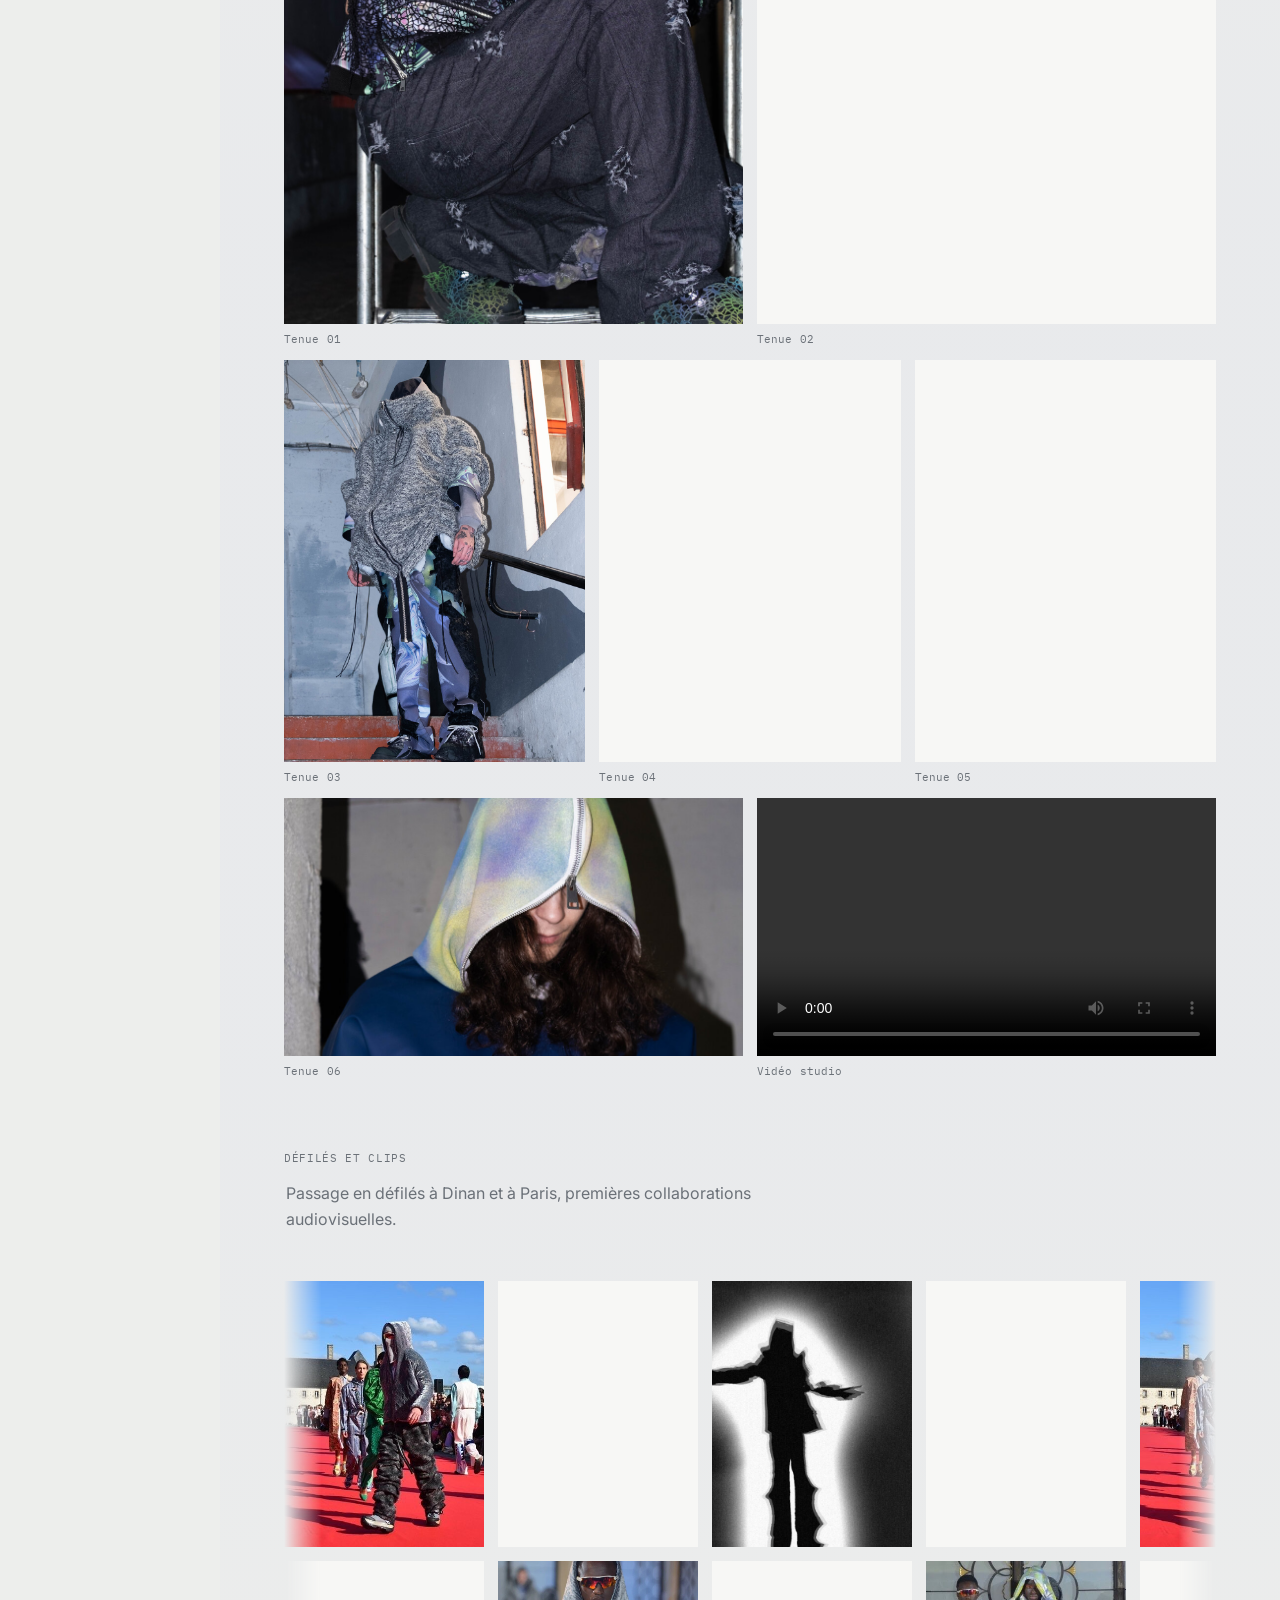
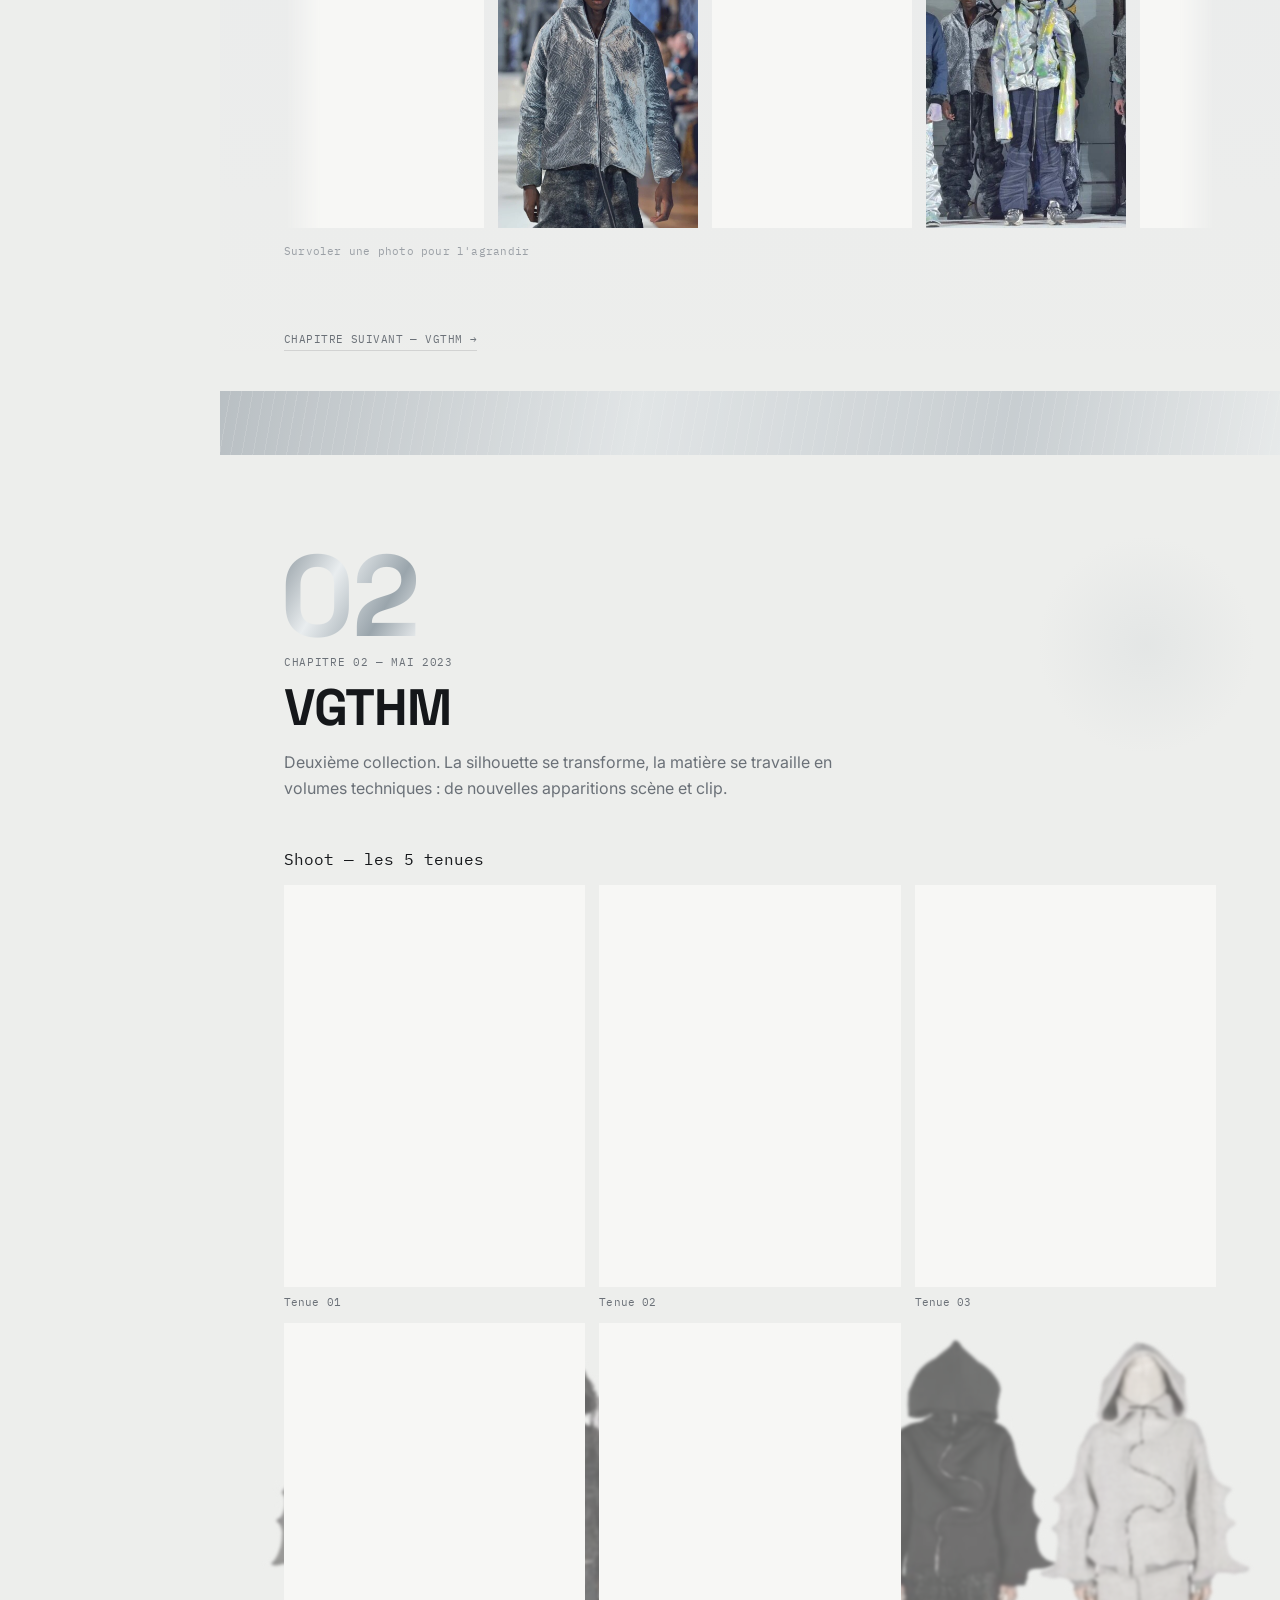
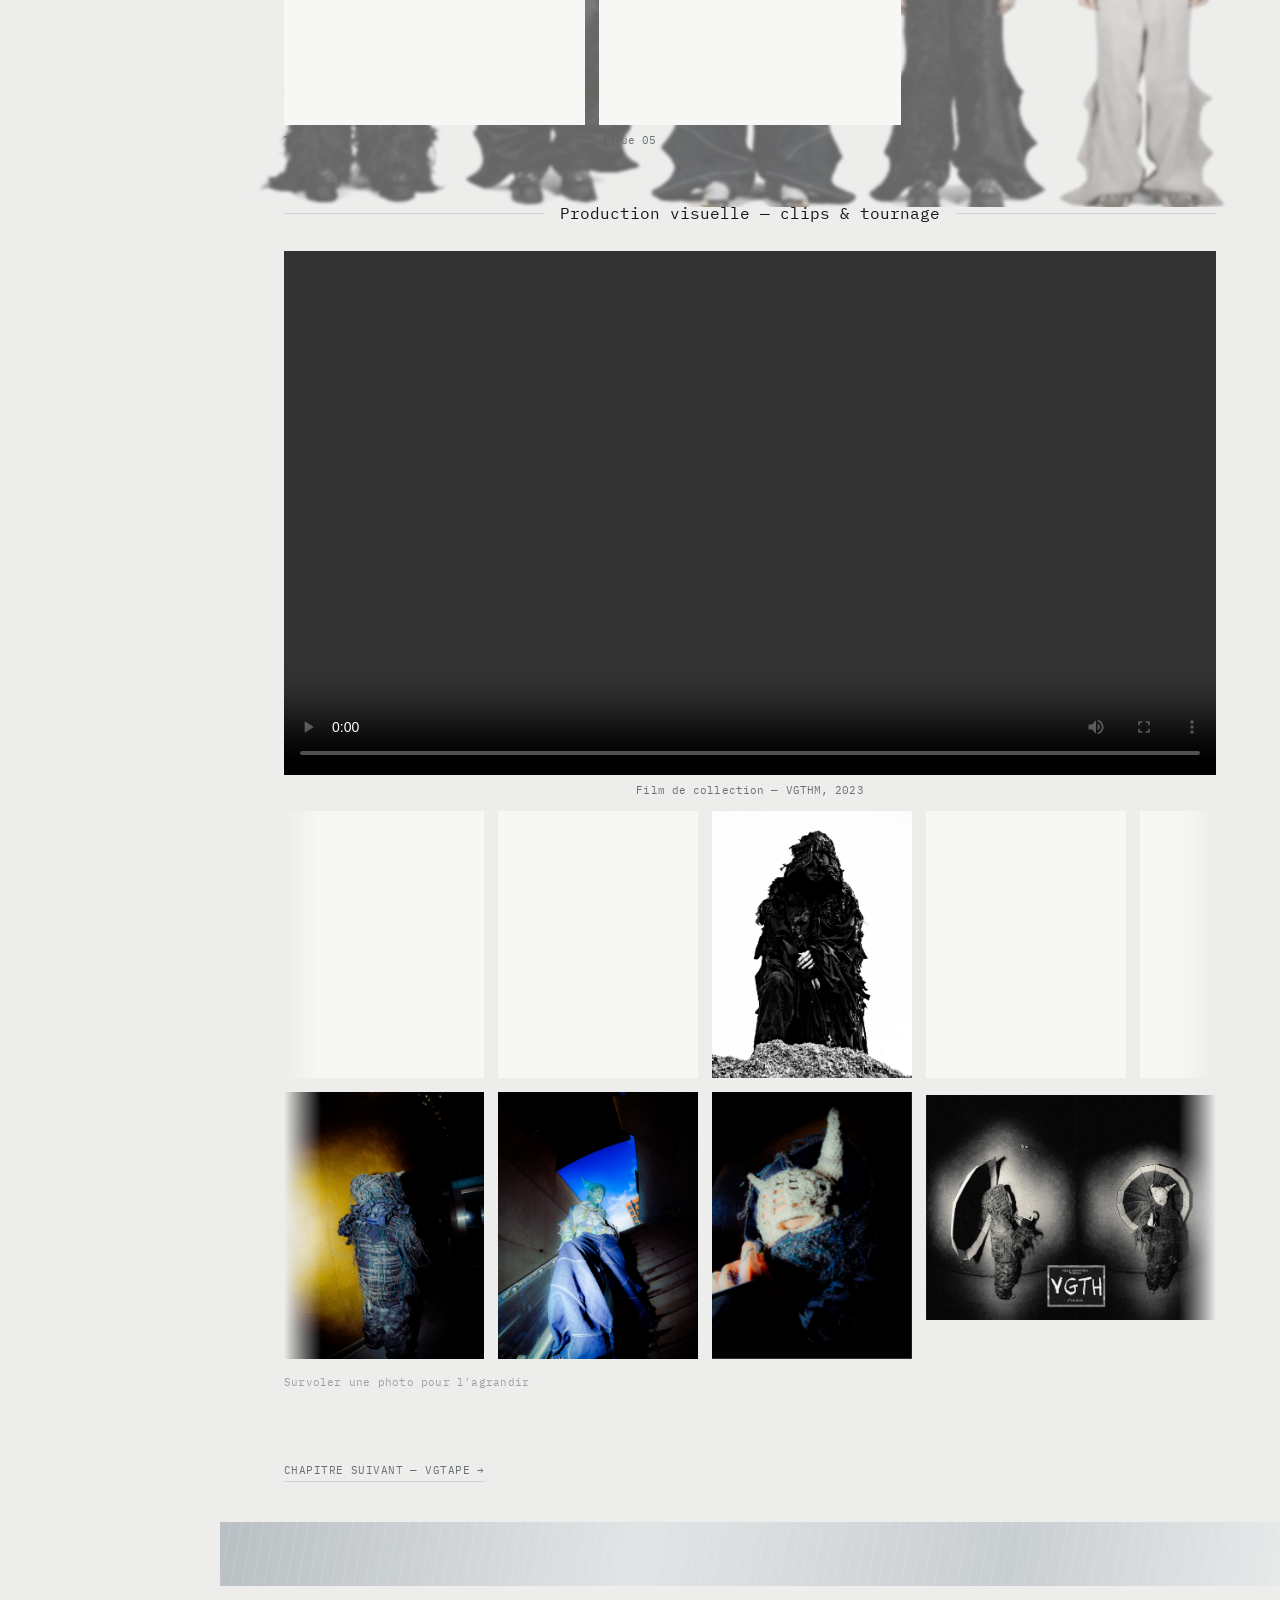
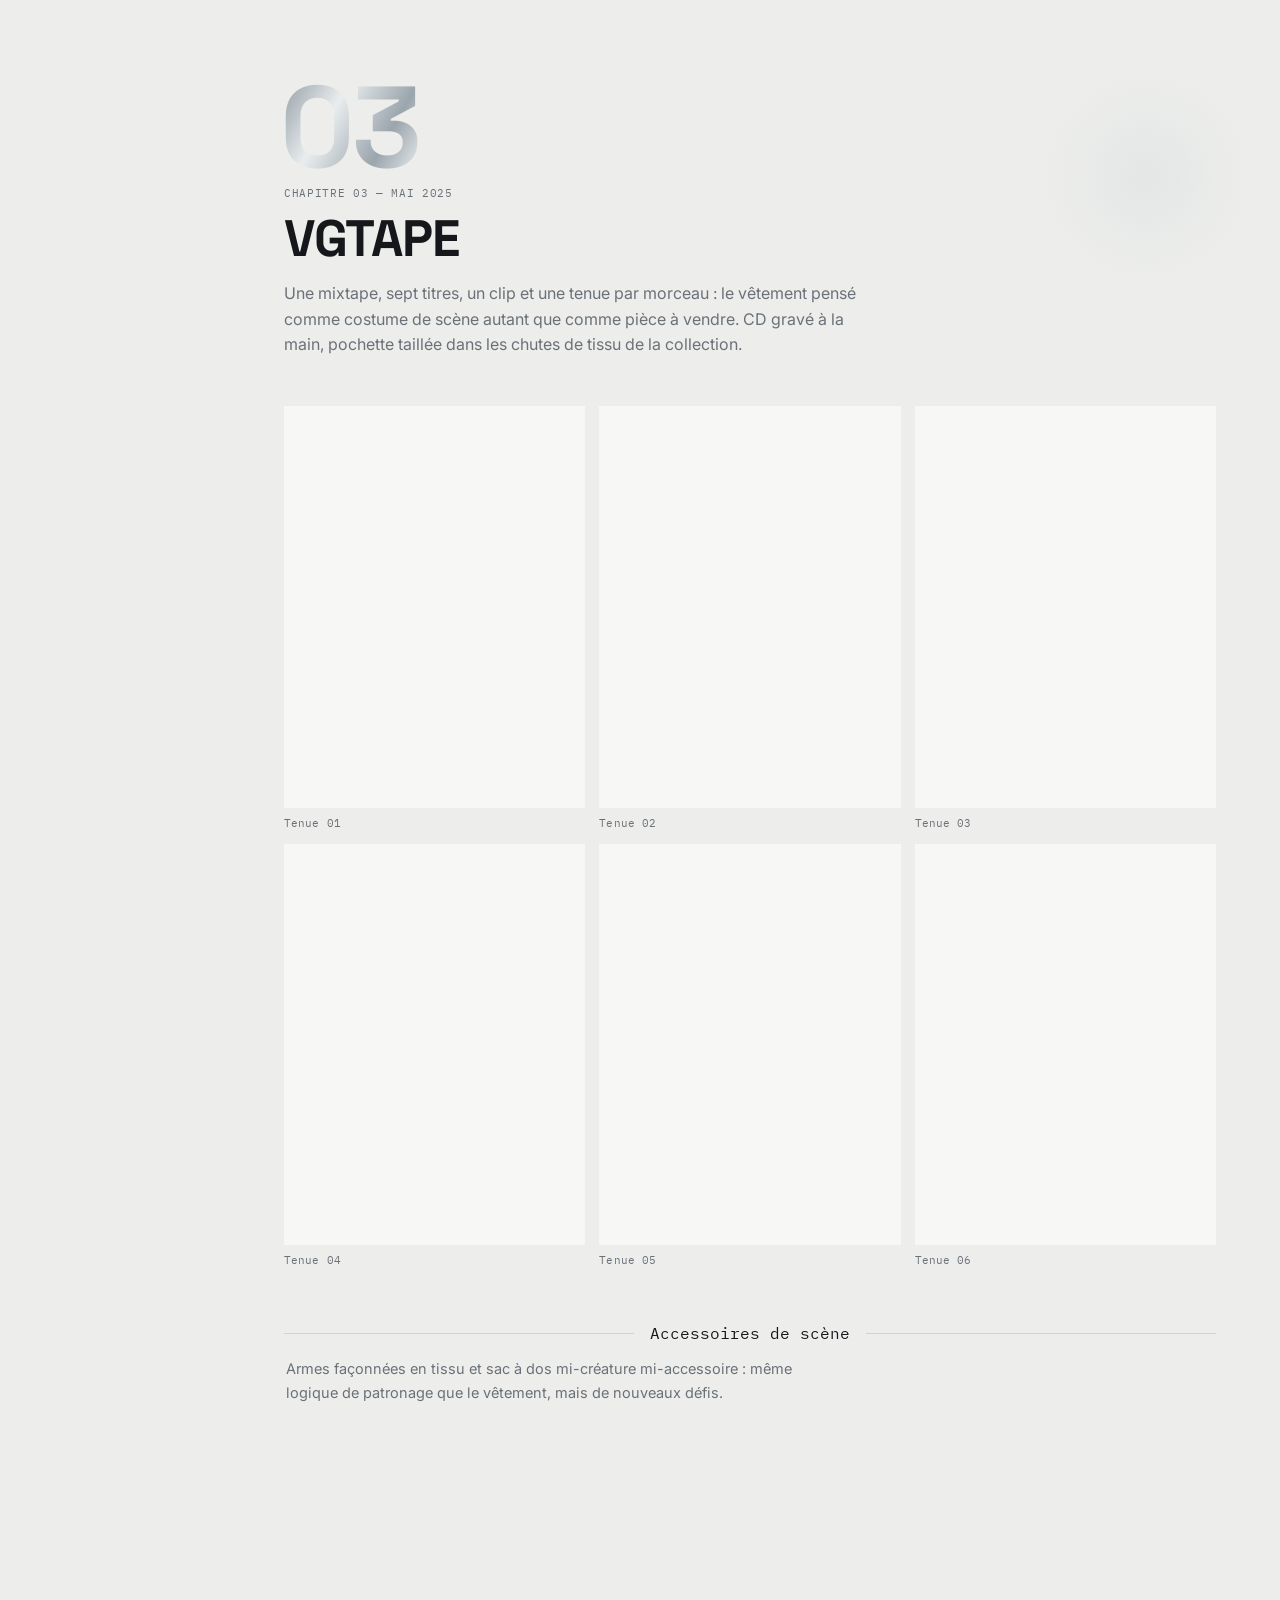
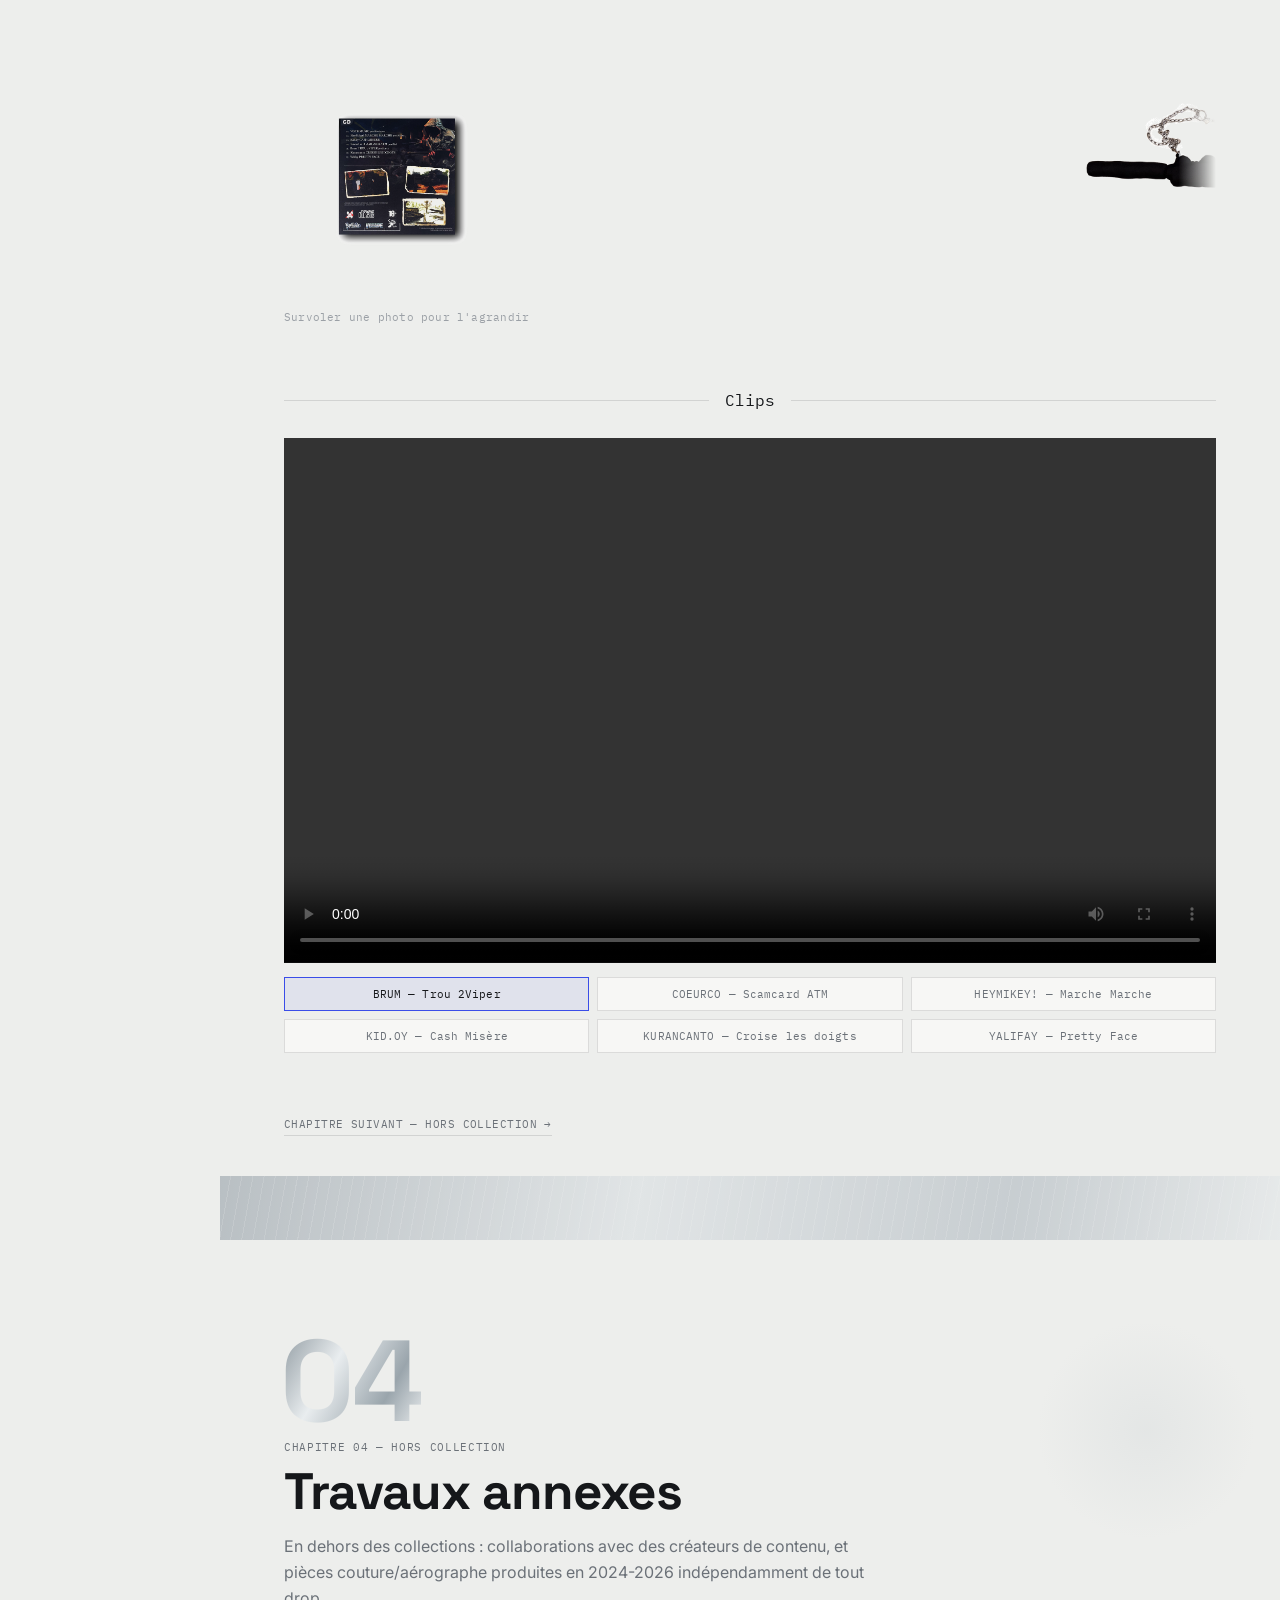
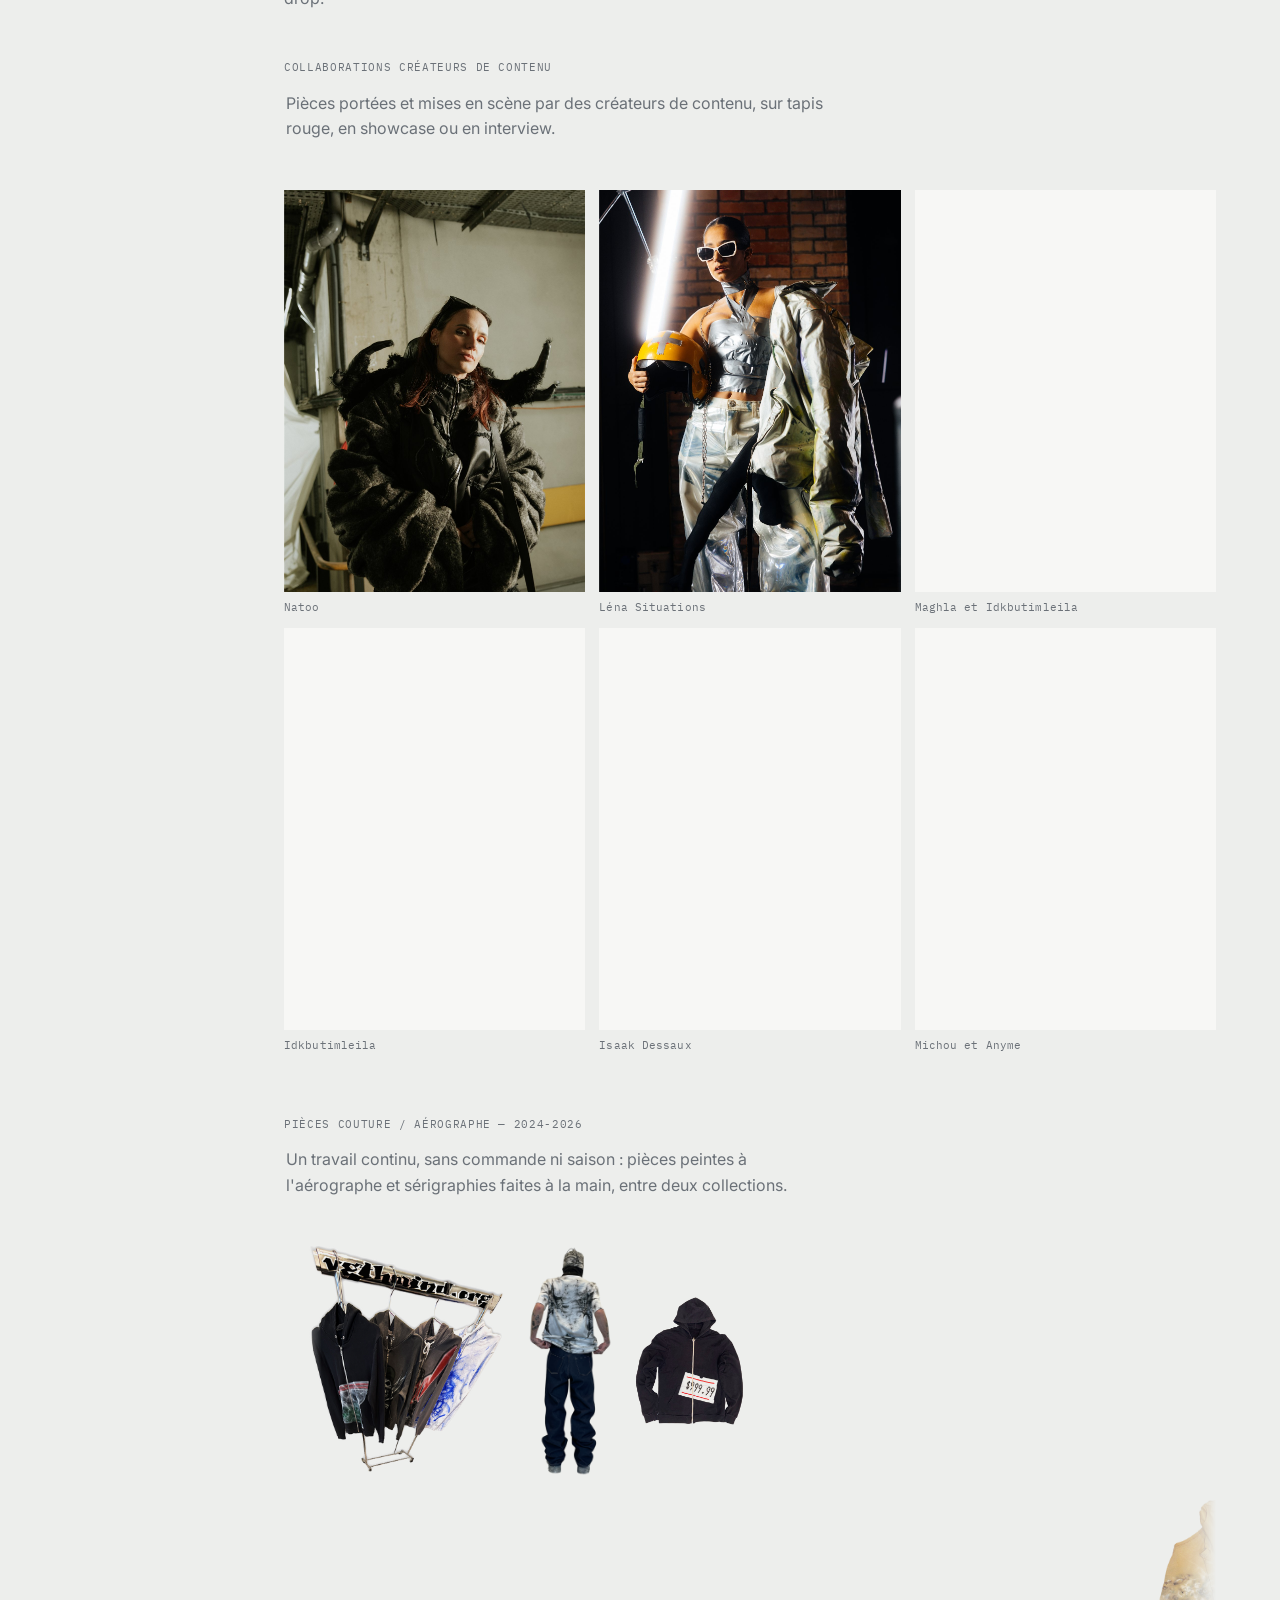
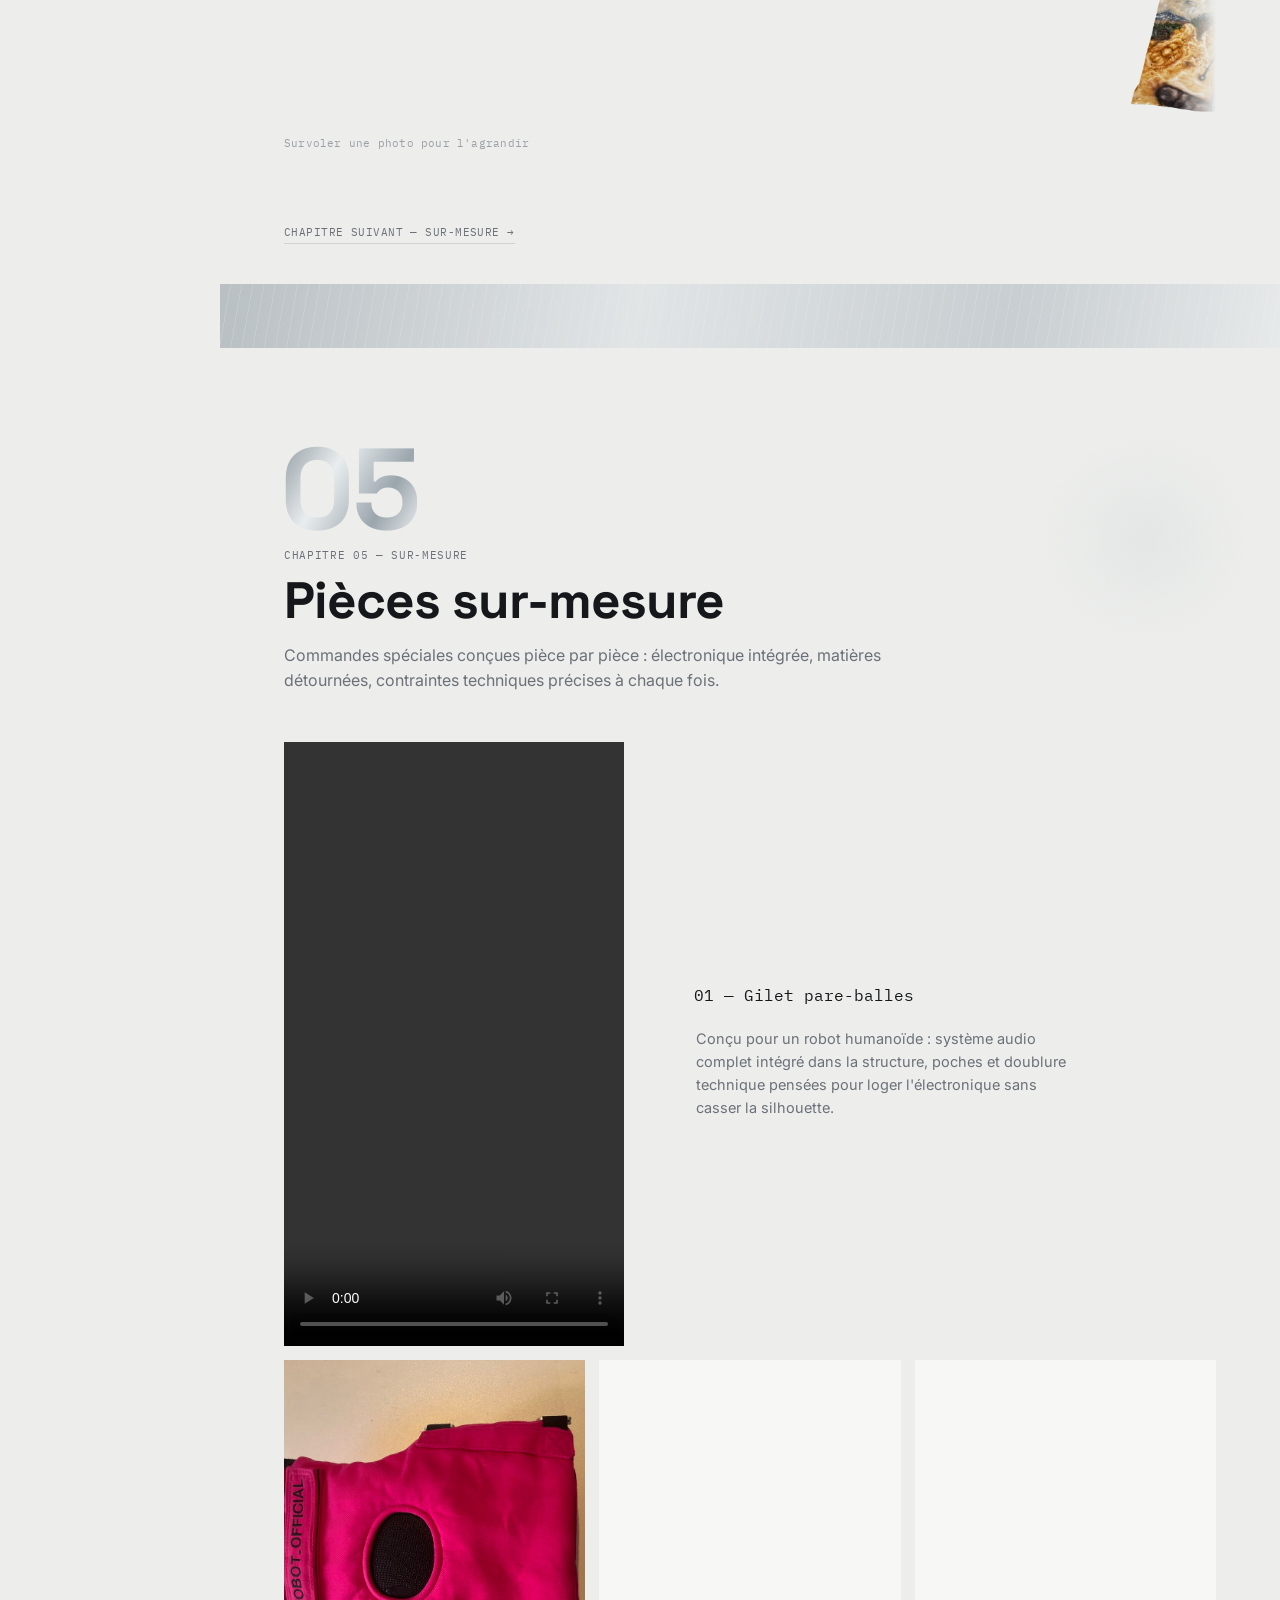
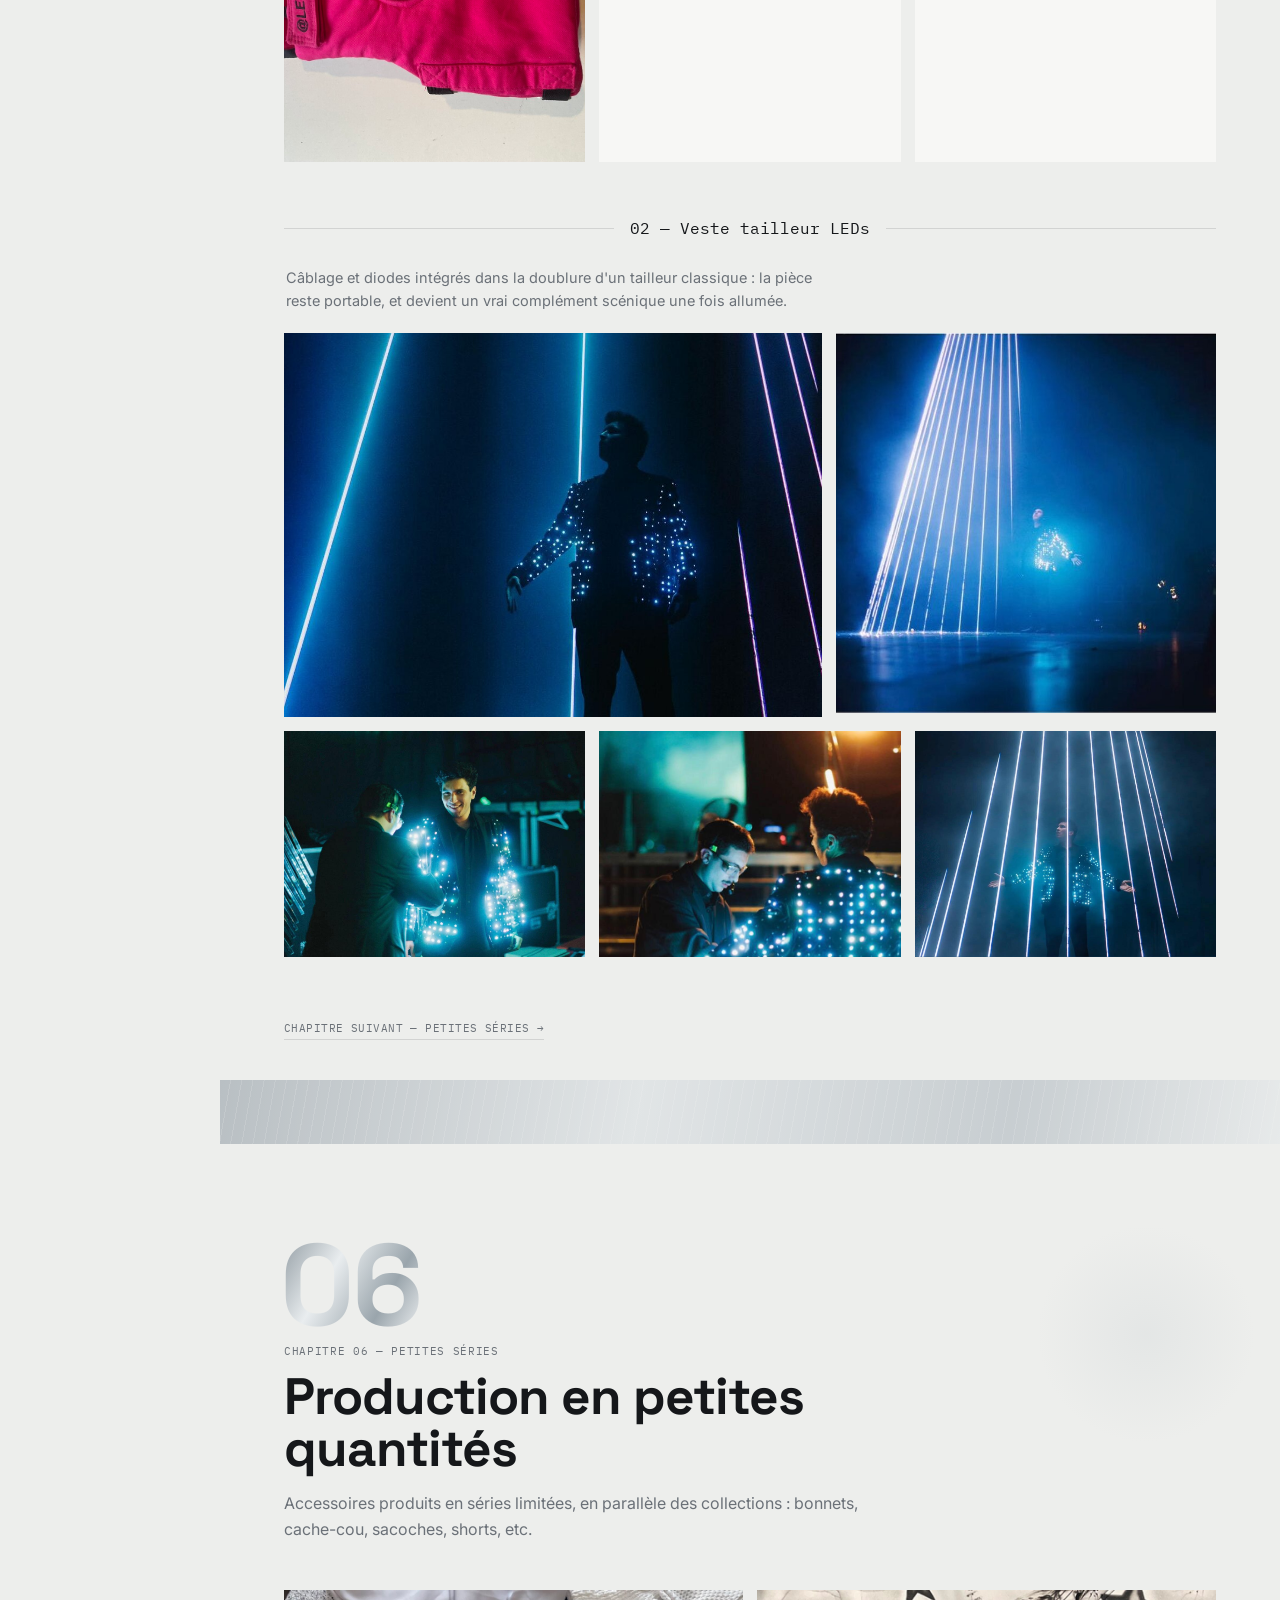
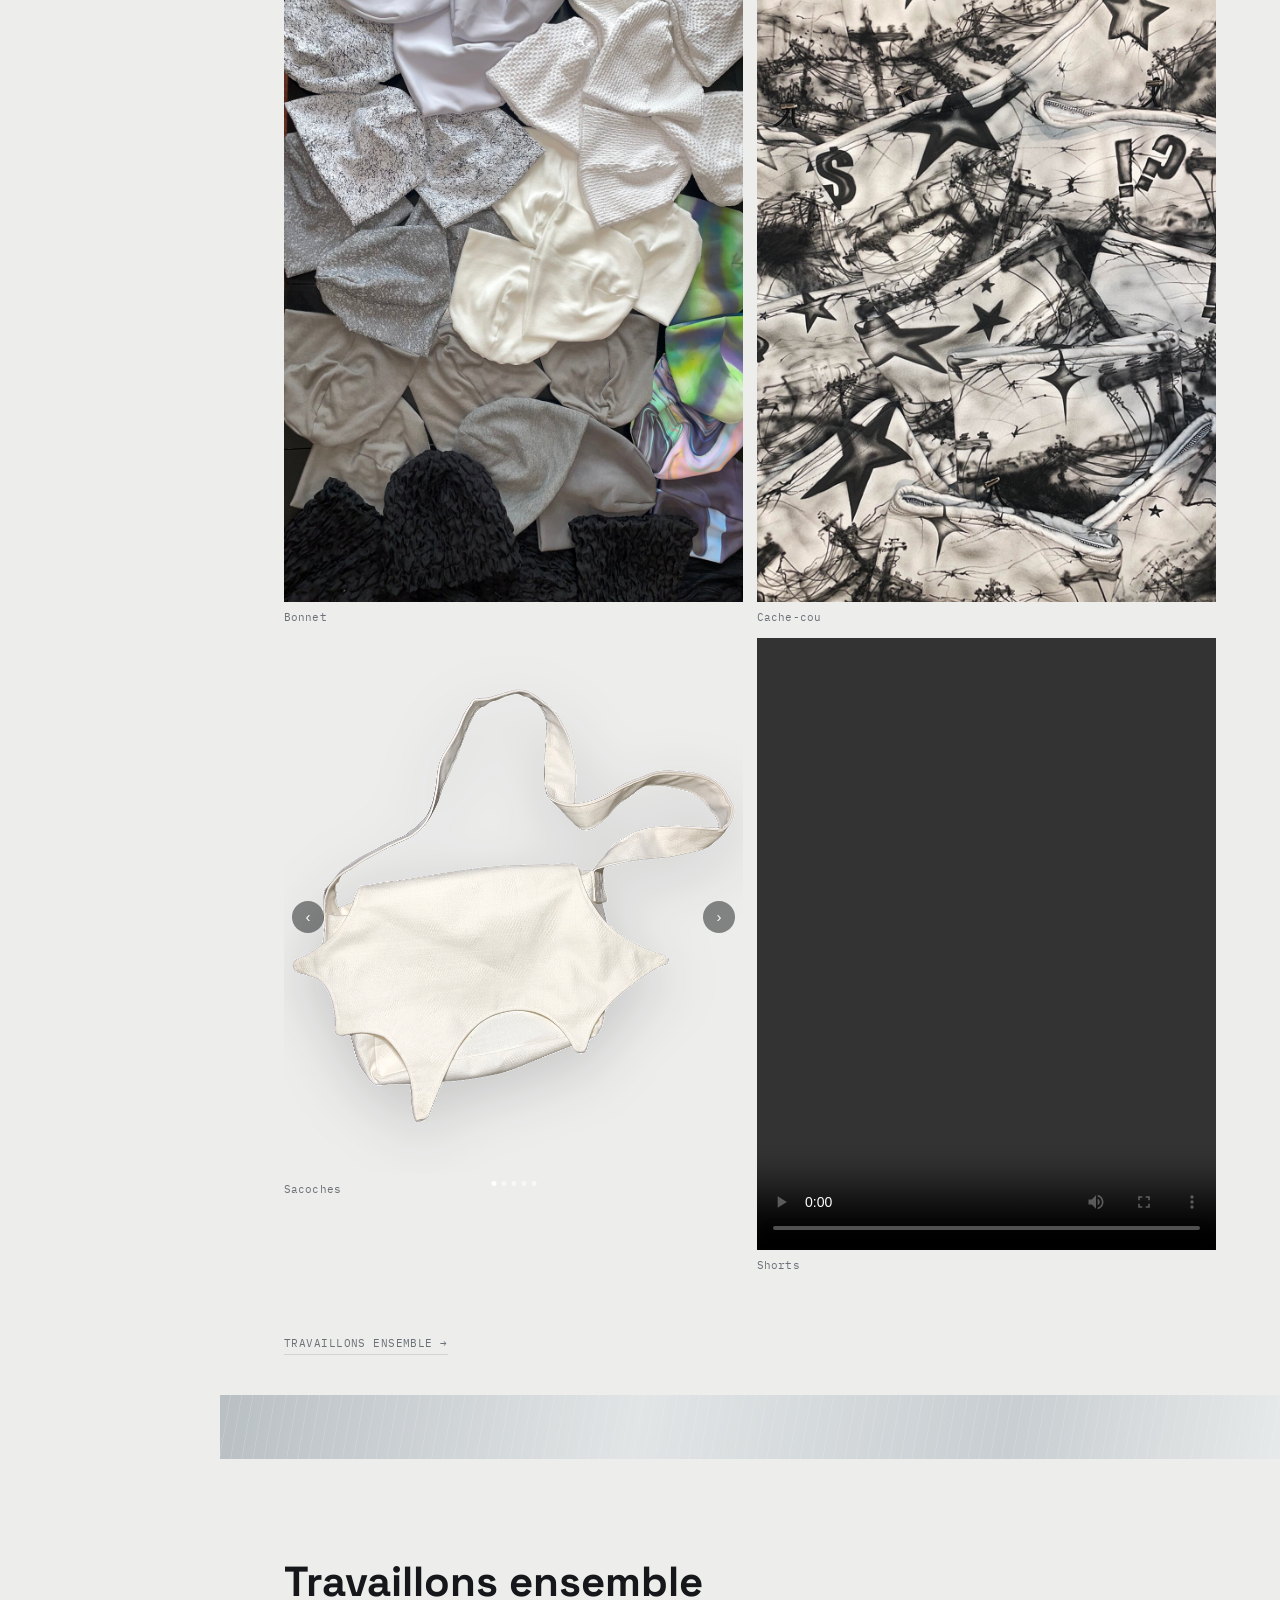
==== commit 08af552b: "Allege les vidéos/images sans perte visible, ajoute un indicateur de chargement aux clips Video : re" ====
--- a/index.html
+++ b/index.html
@@ -273,6 +273,7 @@
       <div class="clip-player">
         <div class="clip-video-wrap">
           <video preload="metadata" controls playsinline src="assets/vgtape2/clips/brum-trou2viper.mp4"></video>
+          <div class="clip-loading"><span class="clip-loading-spinner"></span><span class="clip-loading-label">Chargement…</span></div>
         </div>
         <div class="clip-tabs">
           <button class="clip-tab active" data-src="assets/vgtape2/clips/brum-trou2viper.mp4">BRUM — Trou 2Viper</button>
@@ -317,50 +318,50 @@
       <div class="marquee-wrap">
         <div class="marquee-row" data-dir="left">
           <div class="marquee-track">
-            <button class="marquee-item contain" data-src="assets/aerovrac/piece11.png"><img loading="lazy" decoding="async" src="assets/aerovrac/piece11.png" alt="Pièce couture/aérographe"></button>
-            <button class="marquee-item contain" data-src="assets/aerovrac/piece4.png"><img loading="lazy" decoding="async" src="assets/aerovrac/piece4.png" alt="Pièce couture/aérographe"></button>
-            <button class="marquee-item contain" data-src="assets/aerovrac/piece1.png"><img loading="lazy" decoding="async" src="assets/aerovrac/piece1.png" alt="Pièce couture/aérographe"></button>
-            <button class="marquee-item contain" data-src="assets/aerovrac/piece18.png"><img loading="lazy" decoding="async" src="assets/aerovrac/piece18.png" alt="Pièce couture/aérographe"></button>
-            <button class="marquee-item contain" data-src="assets/aerovrac/piece2.png"><img loading="lazy" decoding="async" src="assets/aerovrac/piece2.png" alt="Pièce couture/aérographe"></button>
-            <button class="marquee-item contain" data-src="assets/aerovrac/piece7.png"><img loading="lazy" decoding="async" src="assets/aerovrac/piece7.png" alt="Pièce couture/aérographe"></button>
-            <button class="marquee-item contain" data-src="assets/aerovrac/piece13.png"><img loading="lazy" decoding="async" src="assets/aerovrac/piece13.png" alt="Pièce couture/aérographe"></button>
-            <button class="marquee-item contain" data-src="assets/aerovrac/piece20.png"><img loading="lazy" decoding="async" src="assets/aerovrac/piece20.png" alt="Pièce couture/aérographe"></button>
-            <button class="marquee-item contain" data-src="assets/aerovrac/piece3.png"><img loading="lazy" decoding="async" src="assets/aerovrac/piece3.png" alt="Pièce couture/aérographe"></button>
-            <button class="marquee-item contain" data-src="assets/aerovrac/piece17.png"><img loading="lazy" decoding="async" src="assets/aerovrac/piece17.png" alt="Pièce couture/aérographe"></button>
-            <button class="marquee-item contain" data-src="assets/aerovrac/piece11.png"><img loading="lazy" decoding="async" src="assets/aerovrac/piece11.png" alt="Pièce couture/aérographe"></button>
-            <button class="marquee-item contain" data-src="assets/aerovrac/piece4.png"><img loading="lazy" decoding="async" src="assets/aerovrac/piece4.png" alt="Pièce couture/aérographe"></button>
-            <button class="marquee-item contain" data-src="assets/aerovrac/piece1.png"><img loading="lazy" decoding="async" src="assets/aerovrac/piece1.png" alt="Pièce couture/aérographe"></button>
-            <button class="marquee-item contain" data-src="assets/aerovrac/piece18.png"><img loading="lazy" decoding="async" src="assets/aerovrac/piece18.png" alt="Pièce couture/aérographe"></button>
-            <button class="marquee-item contain" data-src="assets/aerovrac/piece2.png"><img loading="lazy" decoding="async" src="assets/aerovrac/piece2.png" alt="Pièce couture/aérographe"></button>
-            <button class="marquee-item contain" data-src="assets/aerovrac/piece7.png"><img loading="lazy" decoding="async" src="assets/aerovrac/piece7.png" alt="Pièce couture/aérographe"></button>
-            <button class="marquee-item contain" data-src="assets/aerovrac/piece13.png"><img loading="lazy" decoding="async" src="assets/aerovrac/piece13.png" alt="Pièce couture/aérographe"></button>
-            <button class="marquee-item contain" data-src="assets/aerovrac/piece20.png"><img loading="lazy" decoding="async" src="assets/aerovrac/piece20.png" alt="Pièce couture/aérographe"></button>
-            <button class="marquee-item contain" data-src="assets/aerovrac/piece3.png"><img loading="lazy" decoding="async" src="assets/aerovrac/piece3.png" alt="Pièce couture/aérographe"></button>
-            <button class="marquee-item contain" data-src="assets/aerovrac/piece17.png"><img loading="lazy" decoding="async" src="assets/aerovrac/piece17.png" alt="Pièce couture/aérographe"></button>
+            <button class="marquee-item contain" data-src="assets/aerovrac/piece11.png"><img loading="lazy" decoding="async" src="assets/aerovrac/piece11.png" alt="Pièce couture/aérographe 11"></button>
+            <button class="marquee-item contain" data-src="assets/aerovrac/piece4.png"><img loading="lazy" decoding="async" src="assets/aerovrac/piece4.png" alt="Pièce couture/aérographe 4"></button>
+            <button class="marquee-item contain" data-src="assets/aerovrac/piece1.png"><img loading="lazy" decoding="async" src="assets/aerovrac/piece1.png" alt="Pièce couture/aérographe 1"></button>
+            <button class="marquee-item contain" data-src="assets/aerovrac/piece18.png"><img loading="lazy" decoding="async" src="assets/aerovrac/piece18.png" alt="Pièce couture/aérographe 18"></button>
+            <button class="marquee-item contain" data-src="assets/aerovrac/piece2.png"><img loading="lazy" decoding="async" src="assets/aerovrac/piece2.png" alt="Pièce couture/aérographe 2"></button>
+            <button class="marquee-item contain" data-src="assets/aerovrac/piece7.png"><img loading="lazy" decoding="async" src="assets/aerovrac/piece7.png" alt="Pièce couture/aérographe 7"></button>
+            <button class="marquee-item contain" data-src="assets/aerovrac/piece13.png"><img loading="lazy" decoding="async" src="assets/aerovrac/piece13.png" alt="Pièce couture/aérographe 13"></button>
+            <button class="marquee-item contain" data-src="assets/aerovrac/piece20.png"><img loading="lazy" decoding="async" src="assets/aerovrac/piece20.png" alt="Pièce couture/aérographe 20"></button>
+            <button class="marquee-item contain" data-src="assets/aerovrac/piece3.png"><img loading="lazy" decoding="async" src="assets/aerovrac/piece3.png" alt="Pièce couture/aérographe 3"></button>
+            <button class="marquee-item contain" data-src="assets/aerovrac/piece17.png"><img loading="lazy" decoding="async" src="assets/aerovrac/piece17.png" alt="Pièce couture/aérographe 17"></button>
+            <button class="marquee-item contain" data-src="assets/aerovrac/piece11.png"><img loading="lazy" decoding="async" src="assets/aerovrac/piece11.png" alt="Pièce couture/aérographe 11"></button>
+            <button class="marquee-item contain" data-src="assets/aerovrac/piece4.png"><img loading="lazy" decoding="async" src="assets/aerovrac/piece4.png" alt="Pièce couture/aérographe 4"></button>
+            <button class="marquee-item contain" data-src="assets/aerovrac/piece1.png"><img loading="lazy" decoding="async" src="assets/aerovrac/piece1.png" alt="Pièce couture/aérographe 1"></button>
+            <button class="marquee-item contain" data-src="assets/aerovrac/piece18.png"><img loading="lazy" decoding="async" src="assets/aerovrac/piece18.png" alt="Pièce couture/aérographe 18"></button>
+            <button class="marquee-item contain" data-src="assets/aerovrac/piece2.png"><img loading="lazy" decoding="async" src="assets/aerovrac/piece2.png" alt="Pièce couture/aérographe 2"></button>
+            <button class="marquee-item contain" data-src="assets/aerovrac/piece7.png"><img loading="lazy" decoding="async" src="assets/aerovrac/piece7.png" alt="Pièce couture/aérographe 7"></button>
+            <button class="marquee-item contain" data-src="assets/aerovrac/piece13.png"><img loading="lazy" decoding="async" src="assets/aerovrac/piece13.png" alt="Pièce couture/aérographe 13"></button>
+            <button class="marquee-item contain" data-src="assets/aerovrac/piece20.png"><img loading="lazy" decoding="async" src="assets/aerovrac/piece20.png" alt="Pièce couture/aérographe 20"></button>
+            <button class="marquee-item contain" data-src="assets/aerovrac/piece3.png"><img loading="lazy" decoding="async" src="assets/aerovrac/piece3.png" alt="Pièce couture/aérographe 3"></button>
+            <button class="marquee-item contain" data-src="assets/aerovrac/piece17.png"><img loading="lazy" decoding="async" src="assets/aerovrac/piece17.png" alt="Pièce couture/aérographe 17"></button>
           </div>
         </div>
         <div class="marquee-row" data-dir="right">
           <div class="marquee-track">
-            <button class="marquee-item contain" data-src="assets/aerovrac/piece12.png"><img loading="lazy" decoding="async" src="assets/aerovrac/piece12.png" alt="Pièce couture/aérographe"></button>
-            <button class="marquee-item contain" data-src="assets/aerovrac/piece5.png"><img loading="lazy" decoding="async" src="assets/aerovrac/piece5.png" alt="Pièce couture/aérographe"></button>
-            <button class="marquee-item contain" data-src="assets/aerovrac/piece14.png"><img loading="lazy" decoding="async" src="assets/aerovrac/piece14.png" alt="Pièce couture/aérographe"></button>
-            <button class="marquee-item contain" data-src="assets/aerovrac/piece8.png"><img loading="lazy" decoding="async" src="assets/aerovrac/piece8.png" alt="Pièce couture/aérographe"></button>
-            <button class="marquee-item contain" data-src="assets/aerovrac/piece15.png"><img loading="lazy" decoding="async" src="assets/aerovrac/piece15.png" alt="Pièce couture/aérographe"></button>
-            <button class="marquee-item contain" data-src="assets/aerovrac/piece9.png"><img loading="lazy" decoding="async" src="assets/aerovrac/piece9.png" alt="Pièce couture/aérographe"></button>
-            <button class="marquee-item contain" data-src="assets/aerovrac/piece19.png"><img loading="lazy" decoding="async" src="assets/aerovrac/piece19.png" alt="Pièce couture/aérographe"></button>
-            <button class="marquee-item contain" data-src="assets/aerovrac/piece6.png"><img loading="lazy" decoding="async" src="assets/aerovrac/piece6.png" alt="Pièce couture/aérographe"></button>
-            <button class="marquee-item contain" data-src="assets/aerovrac/piece16.png"><img loading="lazy" decoding="async" src="assets/aerovrac/piece16.png" alt="Pièce couture/aérographe"></button>
-            <button class="marquee-item contain" data-src="assets/aerovrac/piece10.png"><img loading="lazy" decoding="async" src="assets/aerovrac/piece10.png" alt="Pièce couture/aérographe"></button>
-            <button class="marquee-item contain" data-src="assets/aerovrac/piece12.png"><img loading="lazy" decoding="async" src="assets/aerovrac/piece12.png" alt="Pièce couture/aérographe"></button>
-            <button class="marquee-item contain" data-src="assets/aerovrac/piece5.png"><img loading="lazy" decoding="async" src="assets/aerovrac/piece5.png" alt="Pièce couture/aérographe"></button>
-            <button class="marquee-item contain" data-src="assets/aerovrac/piece14.png"><img loading="lazy" decoding="async" src="assets/aerovrac/piece14.png" alt="Pièce couture/aérographe"></button>
-            <button class="marquee-item contain" data-src="assets/aerovrac/piece8.png"><img loading="lazy" decoding="async" src="assets/aerovrac/piece8.png" alt="Pièce couture/aérographe"></button>
-            <button class="marquee-item contain" data-src="assets/aerovrac/piece15.png"><img loading="lazy" decoding="async" src="assets/aerovrac/piece15.png" alt="Pièce couture/aérographe"></button>
-            <button class="marquee-item contain" data-src="assets/aerovrac/piece9.png"><img loading="lazy" decoding="async" src="assets/aerovrac/piece9.png" alt="Pièce couture/aérographe"></button>
-            <button class="marquee-item contain" data-src="assets/aerovrac/piece19.png"><img loading="lazy" decoding="async" src="assets/aerovrac/piece19.png" alt="Pièce couture/aérographe"></button>
-            <button class="marquee-item contain" data-src="assets/aerovrac/piece6.png"><img loading="lazy" decoding="async" src="assets/aerovrac/piece6.png" alt="Pièce couture/aérographe"></button>
-            <button class="marquee-item contain" data-src="assets/aerovrac/piece16.png"><img loading="lazy" decoding="async" src="assets/aerovrac/piece16.png" alt="Pièce couture/aérographe"></button>
-            <button class="marquee-item contain" data-src="assets/aerovrac/piece10.png"><img loading="lazy" decoding="async" src="assets/aerovrac/piece10.png" alt="Pièce couture/aérographe"></button>
+            <button class="marquee-item contain" data-src="assets/aerovrac/piece12.png"><img loading="lazy" decoding="async" src="assets/aerovrac/piece12.png" alt="Pièce couture/aérographe 12"></button>
+            <button class="marquee-item contain" data-src="assets/aerovrac/piece5.png"><img loading="lazy" decoding="async" src="assets/aerovrac/piece5.png" alt="Pièce couture/aérographe 5"></button>
+            <button class="marquee-item contain" data-src="assets/aerovrac/piece14.png"><img loading="lazy" decoding="async" src="assets/aerovrac/piece14.png" alt="Pièce couture/aérographe 14"></button>
+            <button class="marquee-item contain" data-src="assets/aerovrac/piece8.png"><img loading="lazy" decoding="async" src="assets/aerovrac/piece8.png" alt="Pièce couture/aérographe 8"></button>
+            <button class="marquee-item contain" data-src="assets/aerovrac/piece15.png"><img loading="lazy" decoding="async" src="assets/aerovrac/piece15.png" alt="Pièce couture/aérographe 15"></button>
+            <button class="marquee-item contain" data-src="assets/aerovrac/piece9.png"><img loading="lazy" decoding="async" src="assets/aerovrac/piece9.png" alt="Pièce couture/aérographe 9"></button>
+            <button class="marquee-item contain" data-src="assets/aerovrac/piece19.png"><img loading="lazy" decoding="async" src="assets/aerovrac/piece19.png" alt="Pièce couture/aérographe 19"></button>
+            <button class="marquee-item contain" data-src="assets/aerovrac/piece6.png"><img loading="lazy" decoding="async" src="assets/aerovrac/piece6.png" alt="Pièce couture/aérographe 6"></button>
+            <button class="marquee-item contain" data-src="assets/aerovrac/piece16.png"><img loading="lazy" decoding="async" src="assets/aerovrac/piece16.png" alt="Pièce couture/aérographe 16"></button>
+            <button class="marquee-item contain" data-src="assets/aerovrac/piece10.png"><img loading="lazy" decoding="async" src="assets/aerovrac/piece10.png" alt="Pièce couture/aérographe 10"></button>
+            <button class="marquee-item contain" data-src="assets/aerovrac/piece12.png"><img loading="lazy" decoding="async" src="assets/aerovrac/piece12.png" alt="Pièce couture/aérographe 12"></button>
+            <button class="marquee-item contain" data-src="assets/aerovrac/piece5.png"><img loading="lazy" decoding="async" src="assets/aerovrac/piece5.png" alt="Pièce couture/aérographe 5"></button>
+            <button class="marquee-item contain" data-src="assets/aerovrac/piece14.png"><img loading="lazy" decoding="async" src="assets/aerovrac/piece14.png" alt="Pièce couture/aérographe 14"></button>
+            <button class="marquee-item contain" data-src="assets/aerovrac/piece8.png"><img loading="lazy" decoding="async" src="assets/aerovrac/piece8.png" alt="Pièce couture/aérographe 8"></button>
+            <button class="marquee-item contain" data-src="assets/aerovrac/piece15.png"><img loading="lazy" decoding="async" src="assets/aerovrac/piece15.png" alt="Pièce couture/aérographe 15"></button>
+            <button class="marquee-item contain" data-src="assets/aerovrac/piece9.png"><img loading="lazy" decoding="async" src="assets/aerovrac/piece9.png" alt="Pièce couture/aérographe 9"></button>
+            <button class="marquee-item contain" data-src="assets/aerovrac/piece19.png"><img loading="lazy" decoding="async" src="assets/aerovrac/piece19.png" alt="Pièce couture/aérographe 19"></button>
+            <button class="marquee-item contain" data-src="assets/aerovrac/piece6.png"><img loading="lazy" decoding="async" src="assets/aerovrac/piece6.png" alt="Pièce couture/aérographe 6"></button>
+            <button class="marquee-item contain" data-src="assets/aerovrac/piece16.png"><img loading="lazy" decoding="async" src="assets/aerovrac/piece16.png" alt="Pièce couture/aérographe 16"></button>
+            <button class="marquee-item contain" data-src="assets/aerovrac/piece10.png"><img loading="lazy" decoding="async" src="assets/aerovrac/piece10.png" alt="Pièce couture/aérographe 10"></button>
           </div>
         </div>
         <p class="carousel-count mono" style="margin-top:2px;">Survoler une photo pour l'agrandir</p>
--- a/css/style.css
+++ b/css/style.css
@@ -282,8 +282,24 @@
 .cutout-block{display:flex;align-items:center;justify-content:center;background:var(--bg-raise);}
 .cutout-block img{width:78%;height:78%;object-fit:contain;}
 
-.clip-video-wrap{aspect-ratio:16/9;background:#0d0d0d;}
+.clip-video-wrap{aspect-ratio:16/9;background:#0d0d0d;position:relative;}
 .clip-video-wrap video{width:100%;height:100%;object-fit:contain;}
+.clip-loading{
+  position:absolute;inset:0;display:flex;align-items:center;justify-content:center;gap:10px;
+  background:rgba(13,13,13,0.55);opacity:0;pointer-events:none;transition:opacity .15s ease;
+}
+.clip-video-wrap.loading .clip-loading{opacity:1;}
+.clip-loading-spinner{
+  width:20px;height:20px;border-radius:50%;
+  border:2px solid rgba(255,255,255,0.25);border-top-color:#fff;
+  animation:clip-spin .8s linear infinite;
+}
+.clip-loading-label{
+  font-family:'IBM Plex Mono',monospace;font-size:11px;letter-spacing:0.05em;
+  text-transform:uppercase;color:#fff;
+}
+@keyframes clip-spin{to{transform:rotate(360deg);}}
+@media (prefers-reduced-motion:reduce){.clip-loading-spinner{animation:none;}}
 .clip-tabs{display:grid;grid-template-columns:repeat(2,1fr);gap:8px;margin-top:14px;}
 @media (min-width:640px){.clip-tabs{grid-template-columns:repeat(3,1fr);}}
 .clip-tab{
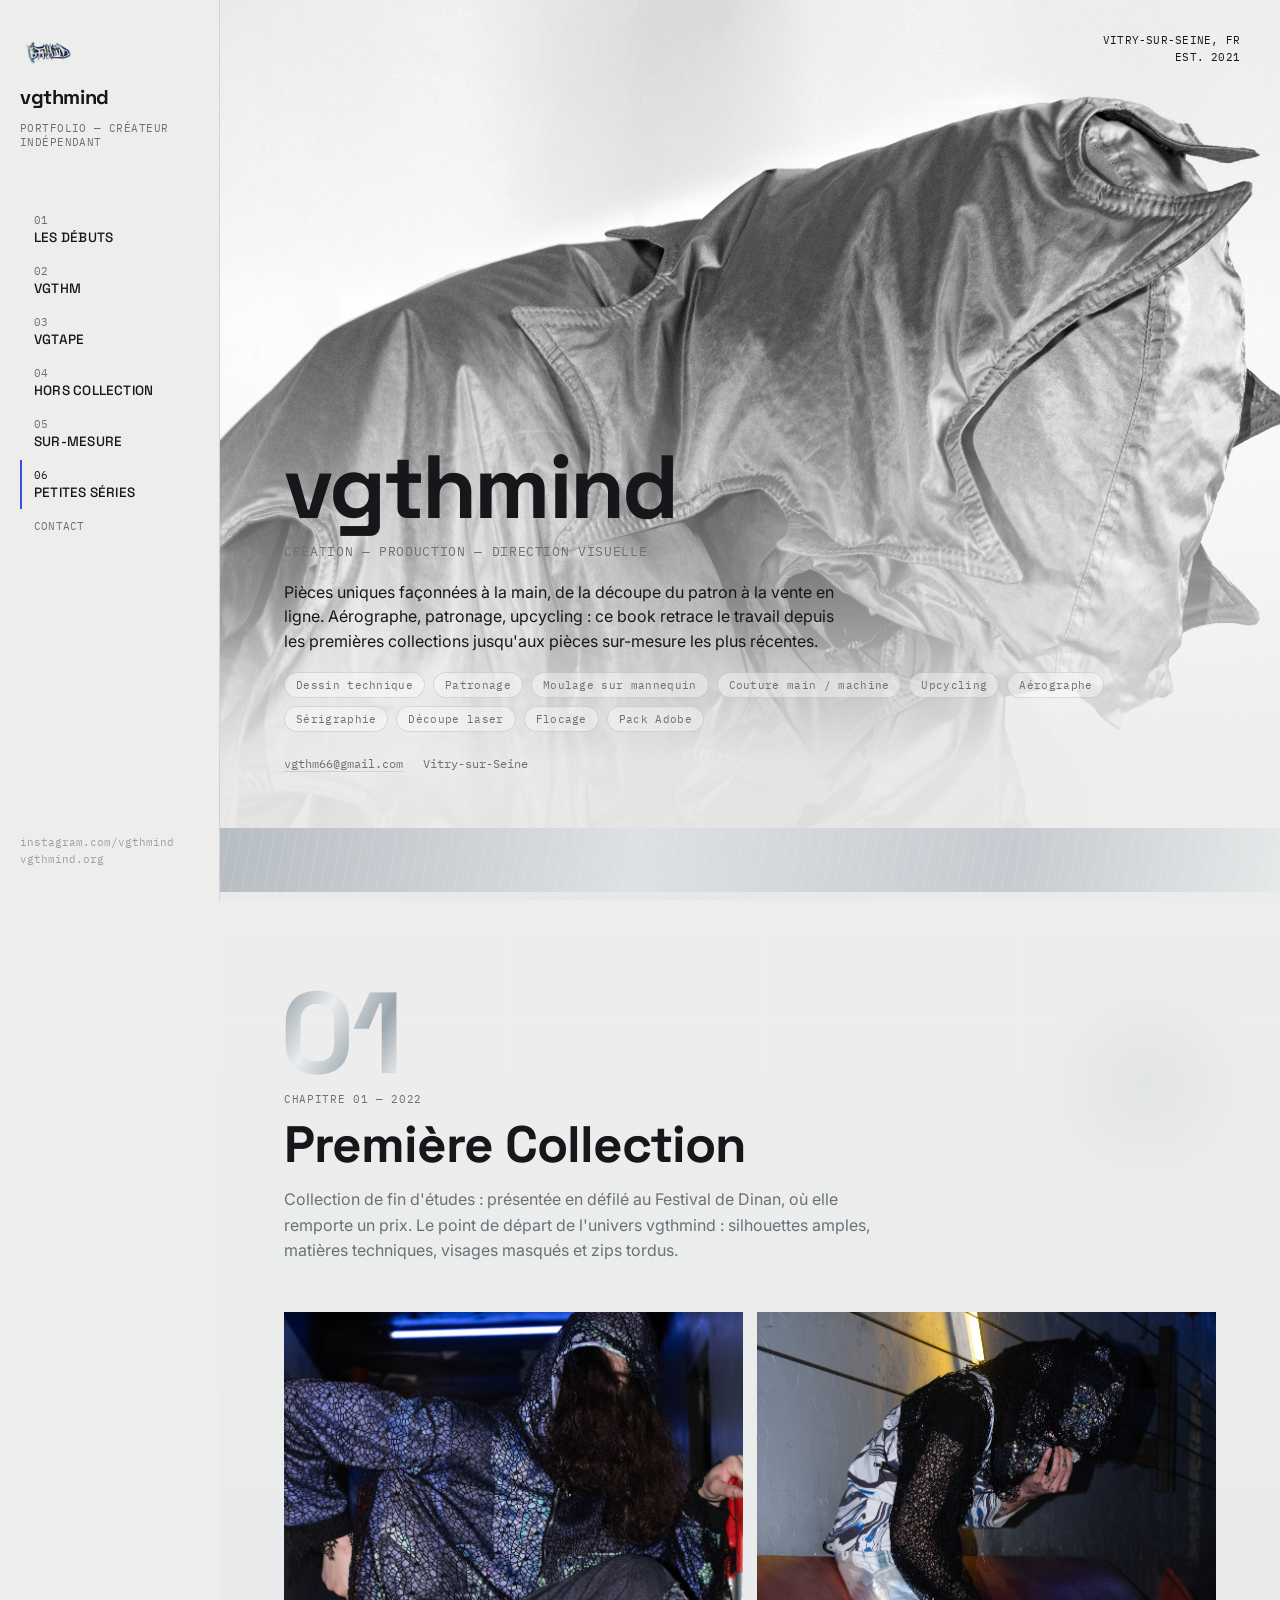
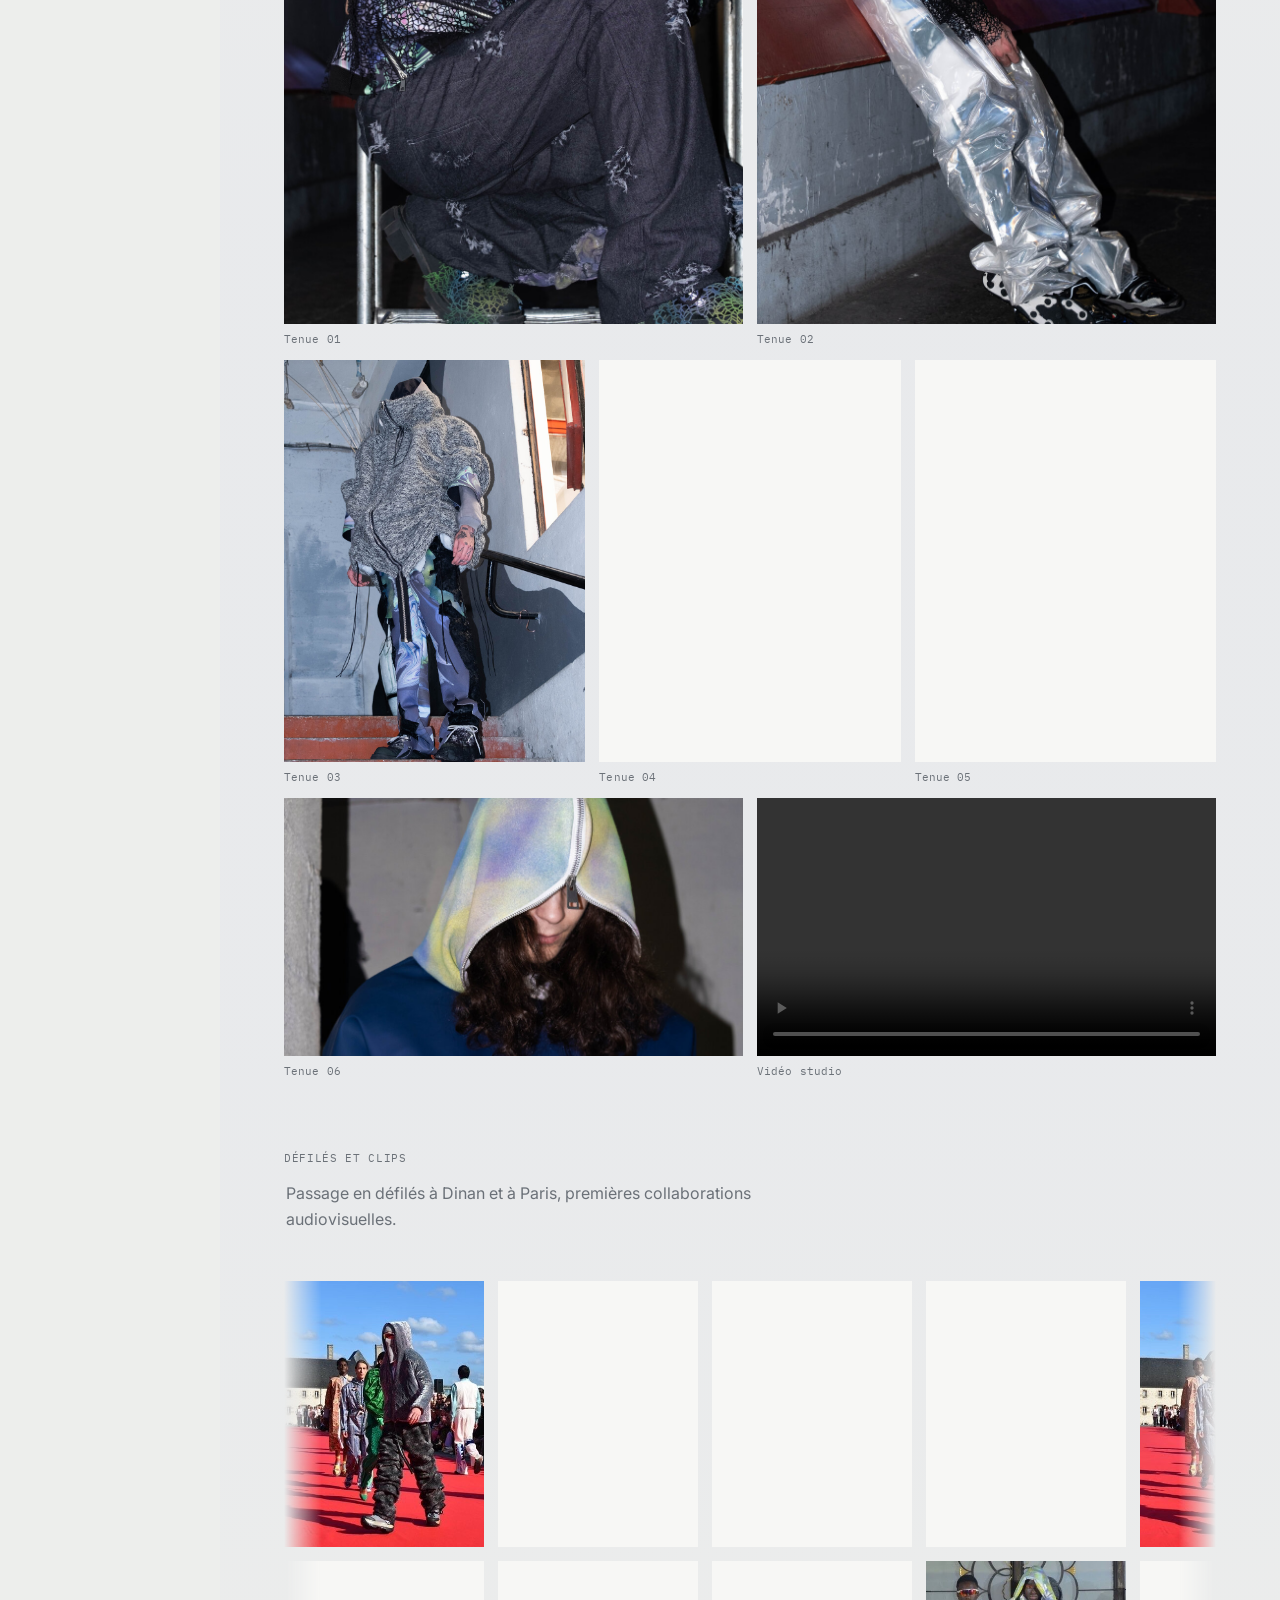
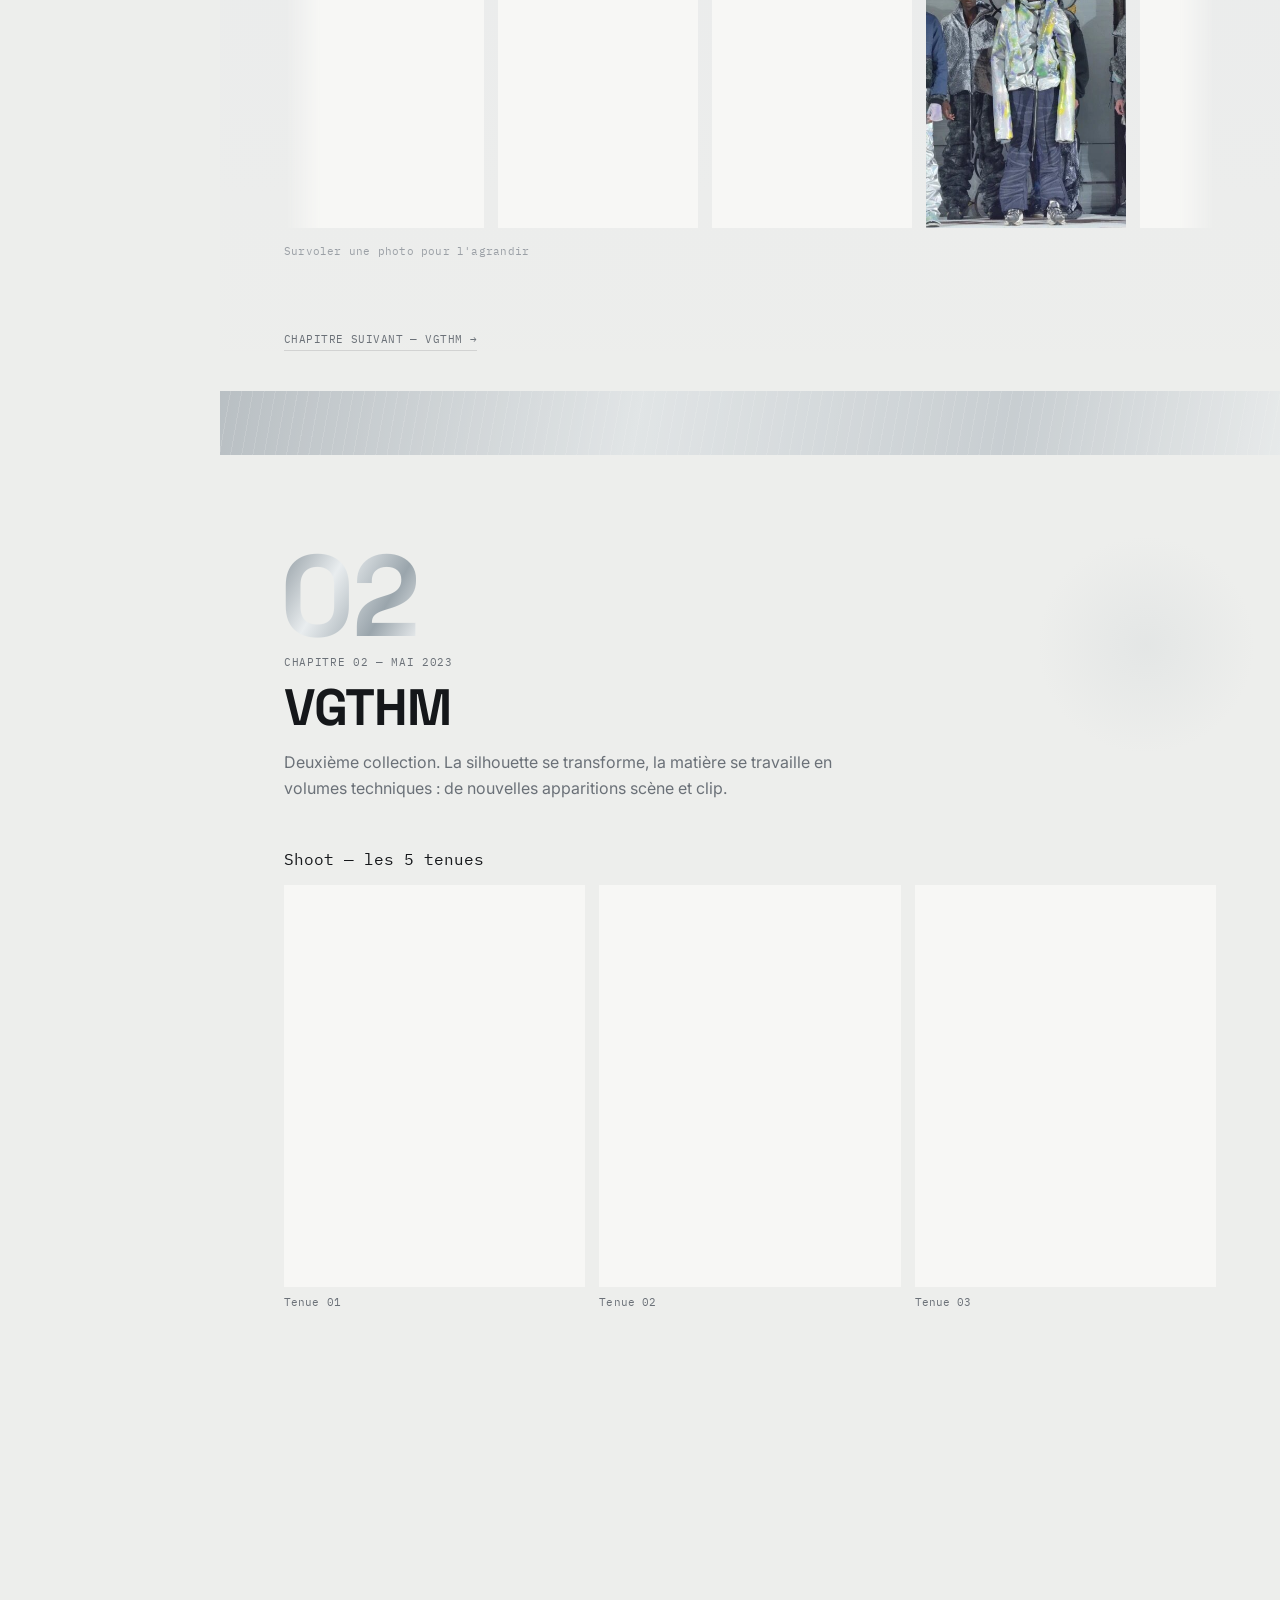
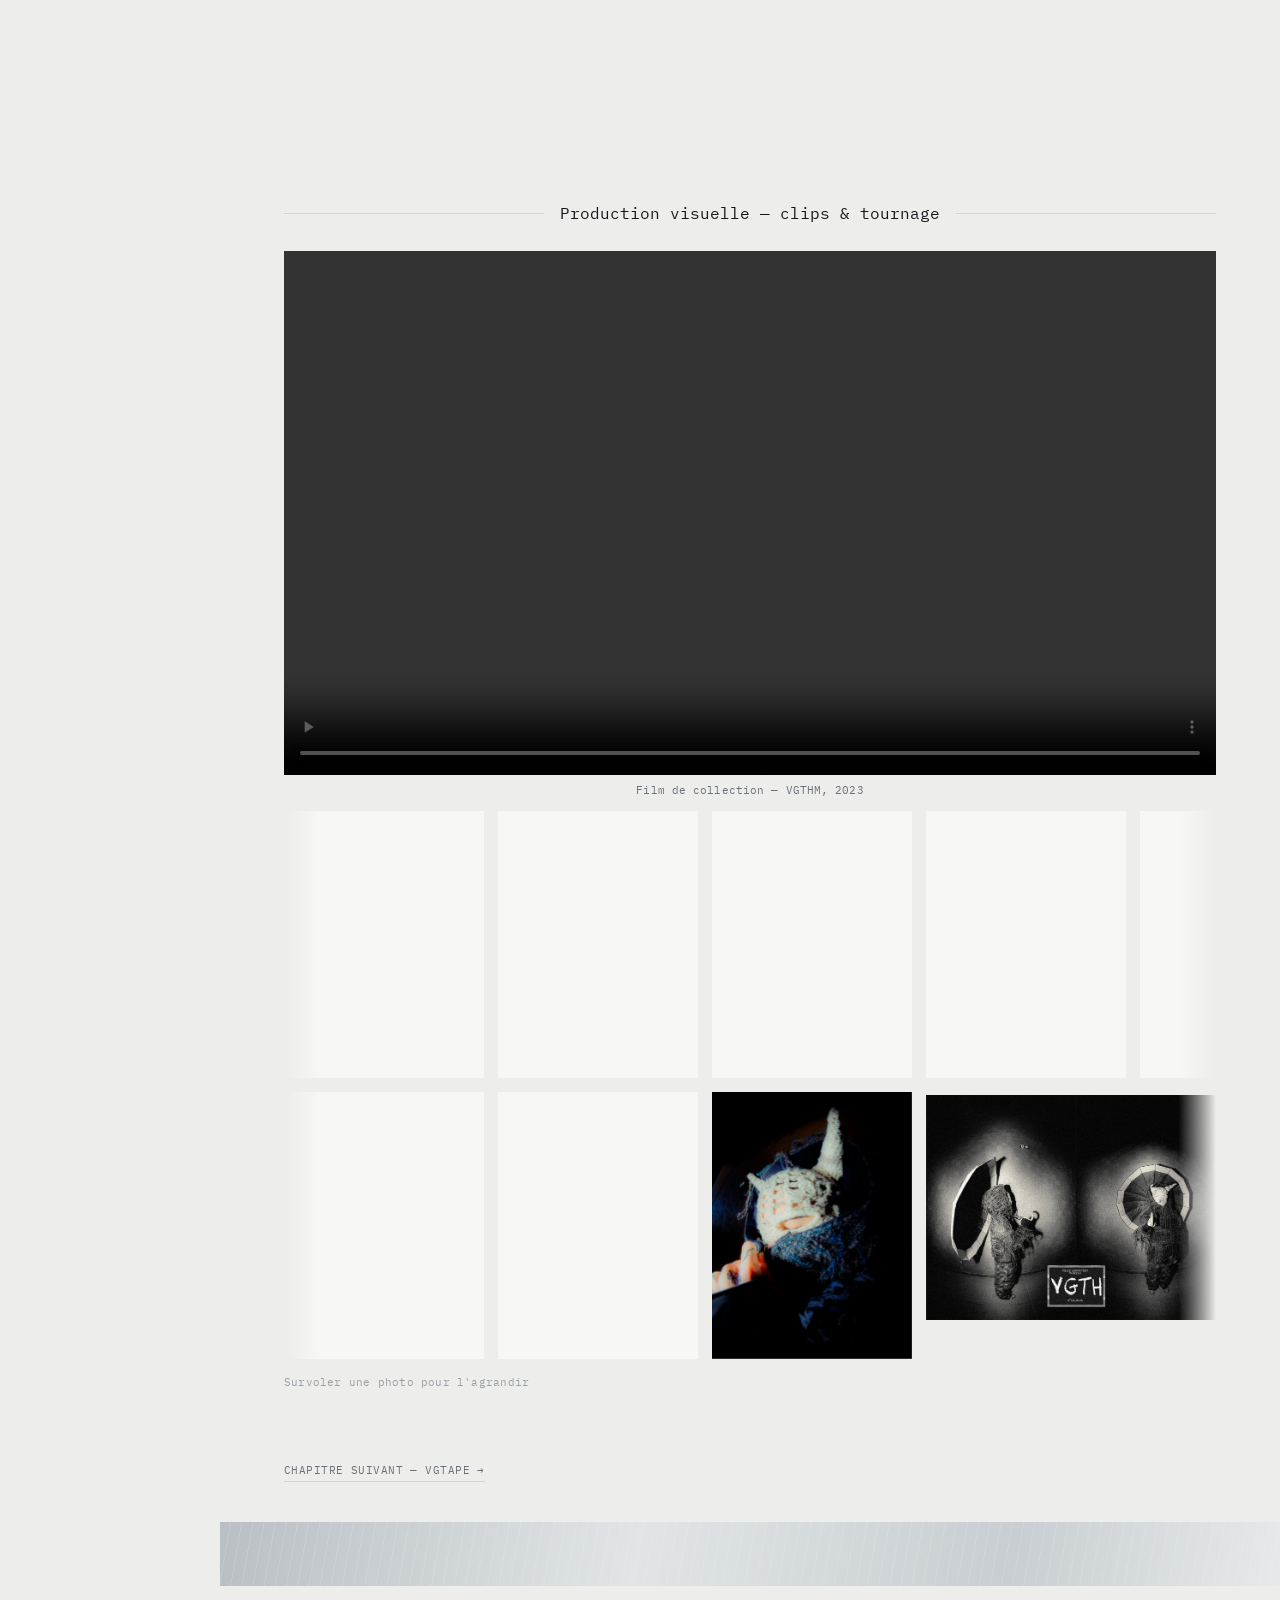
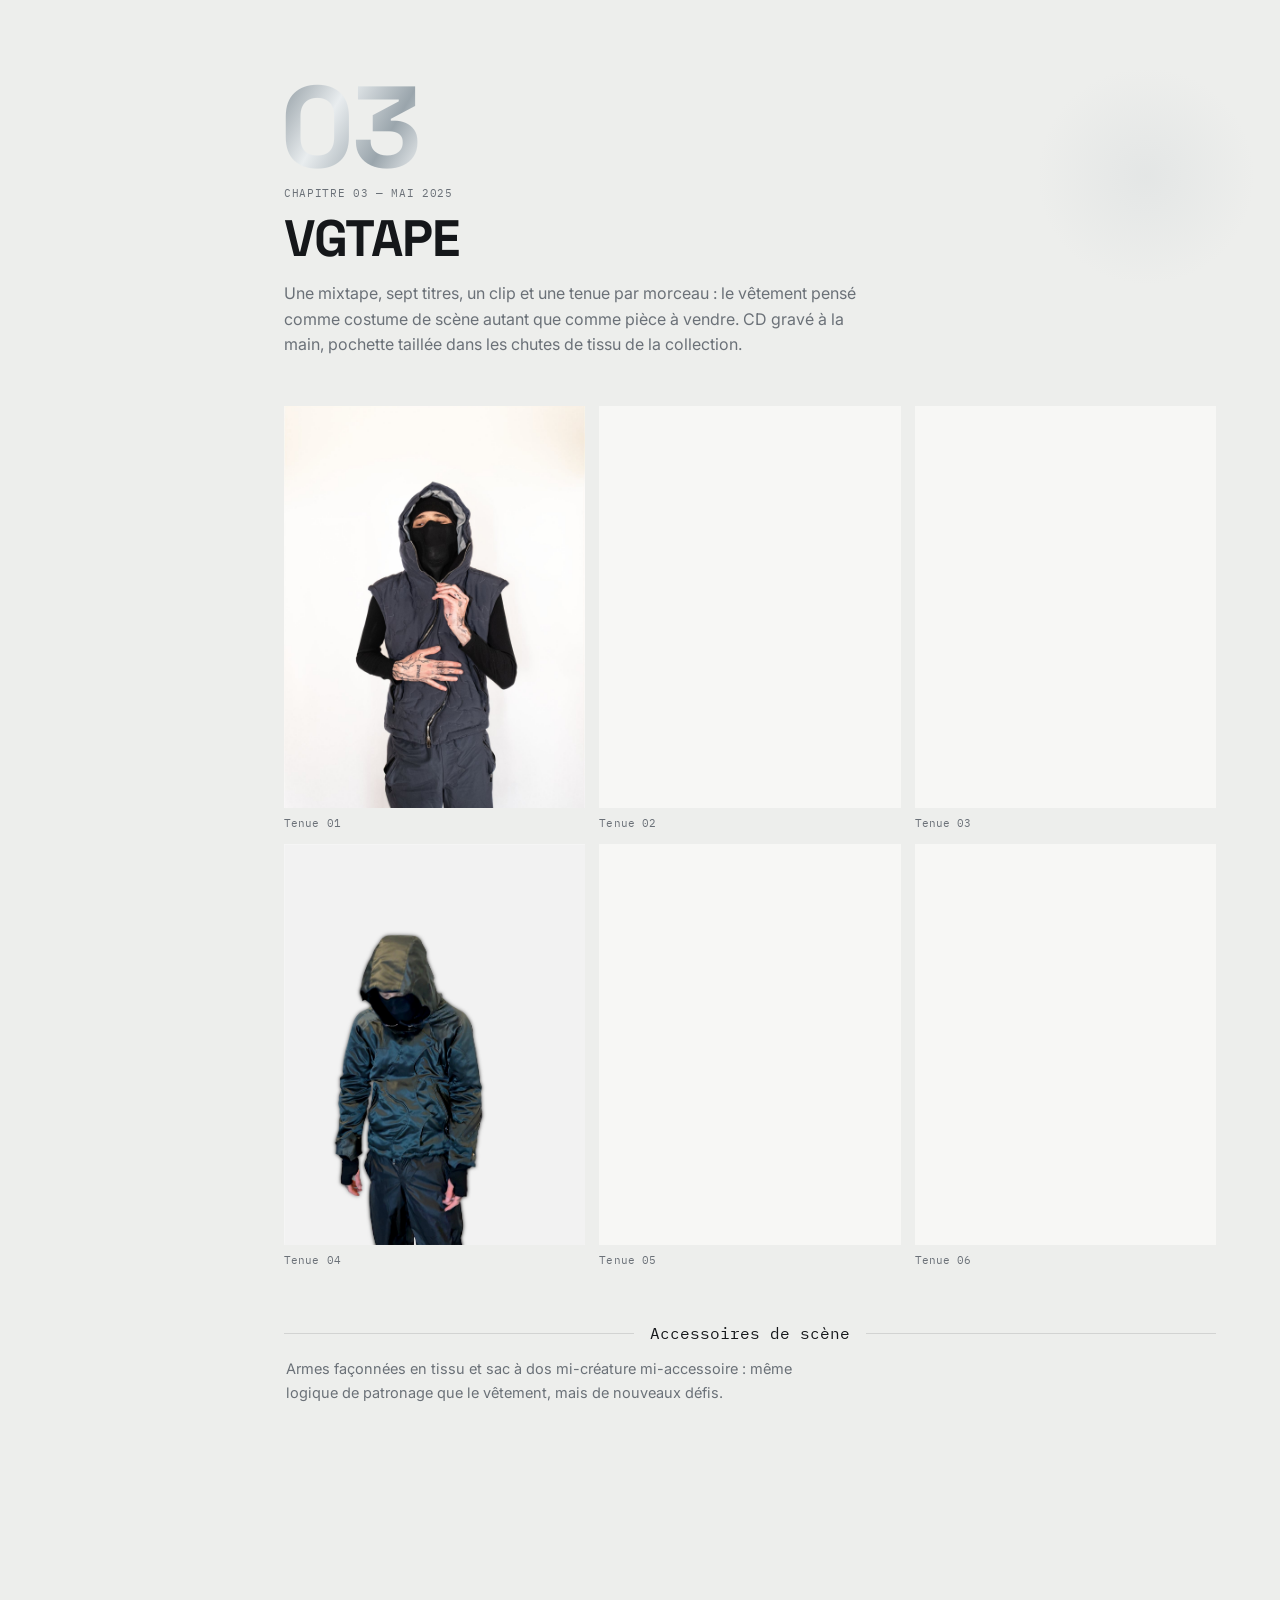
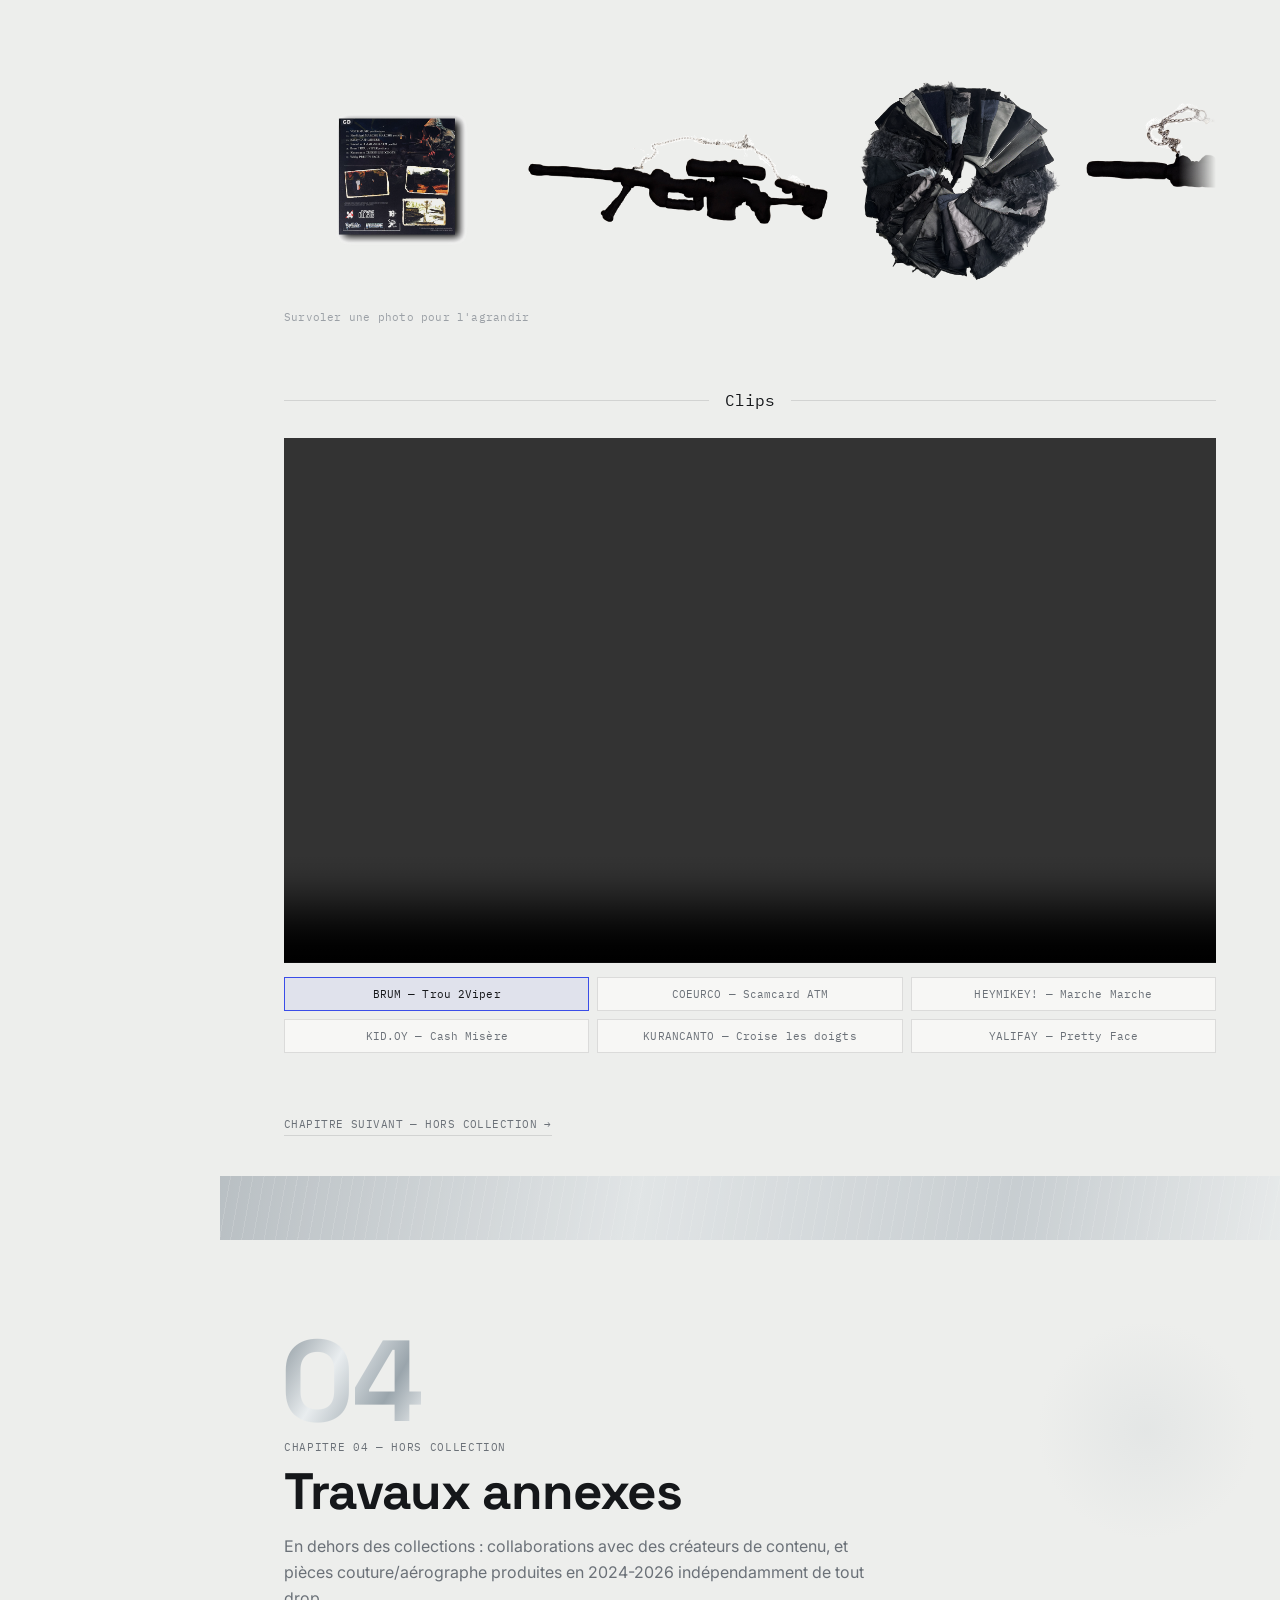
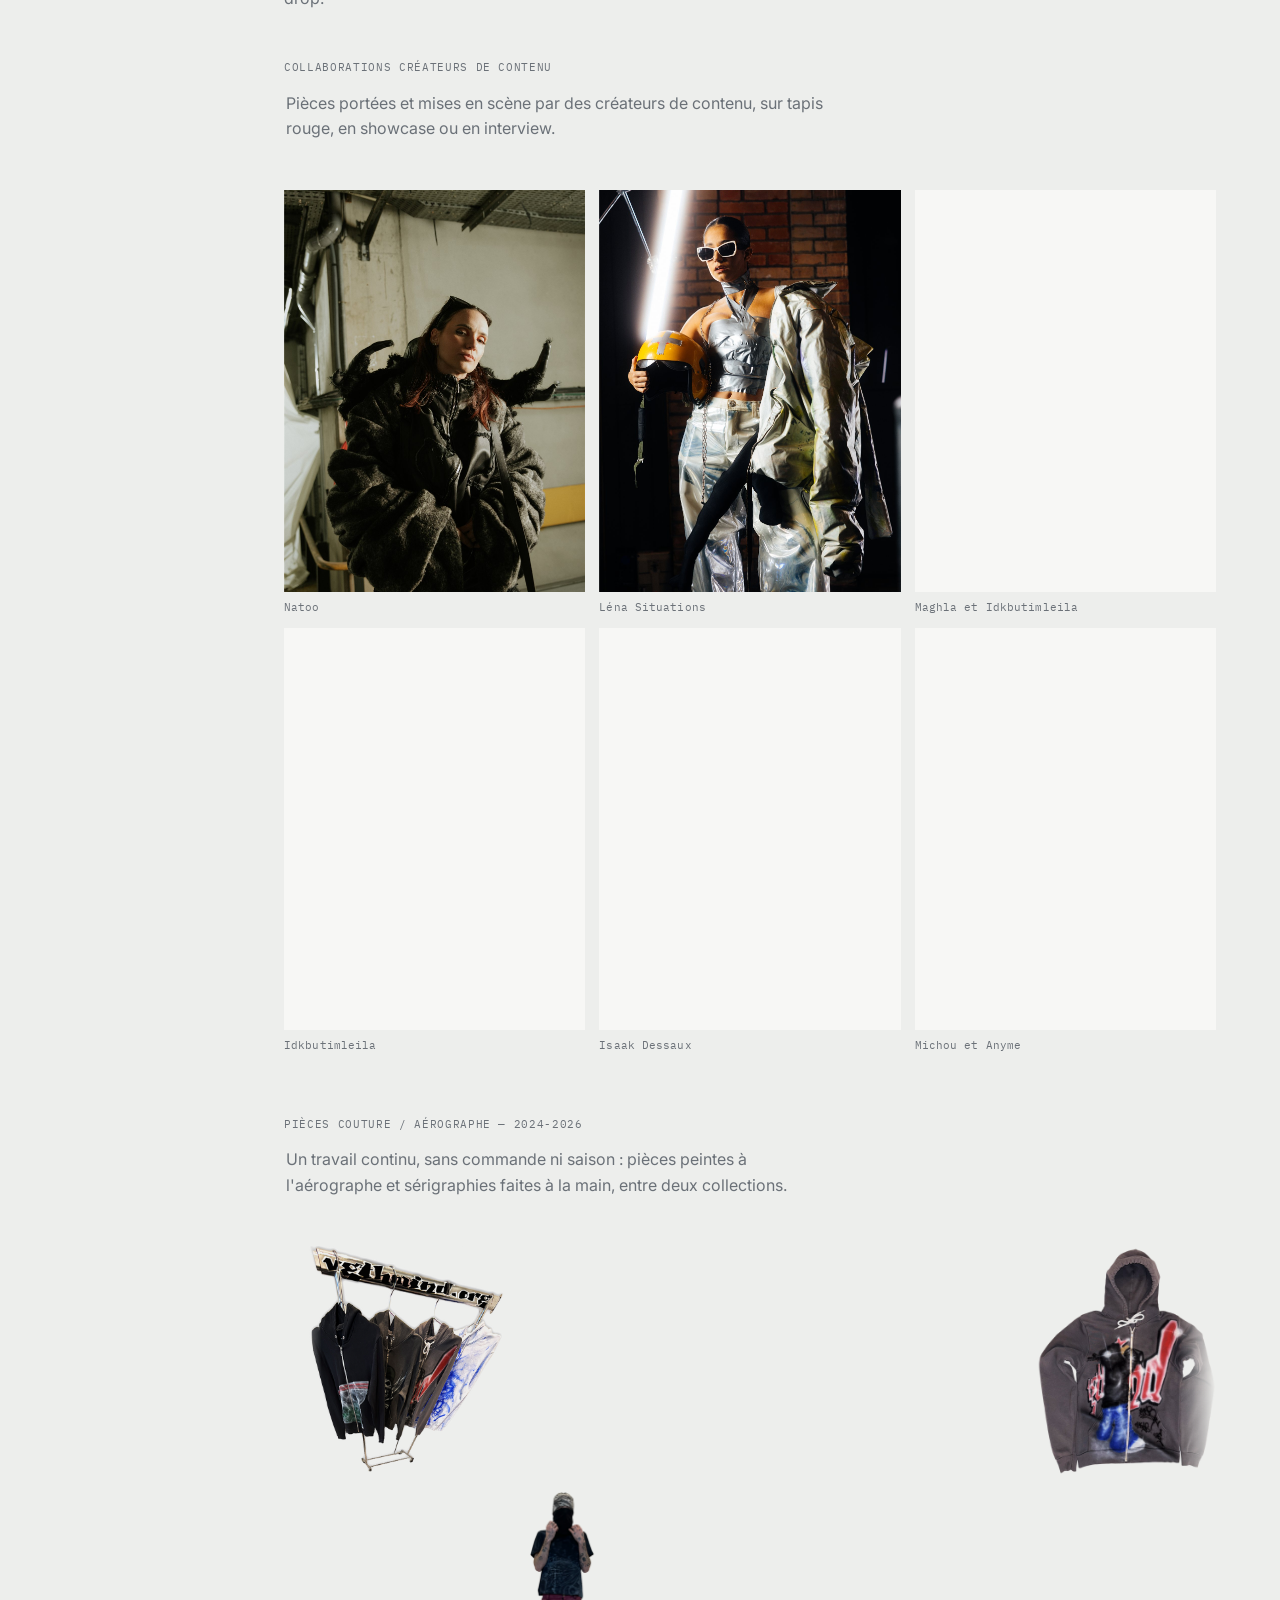
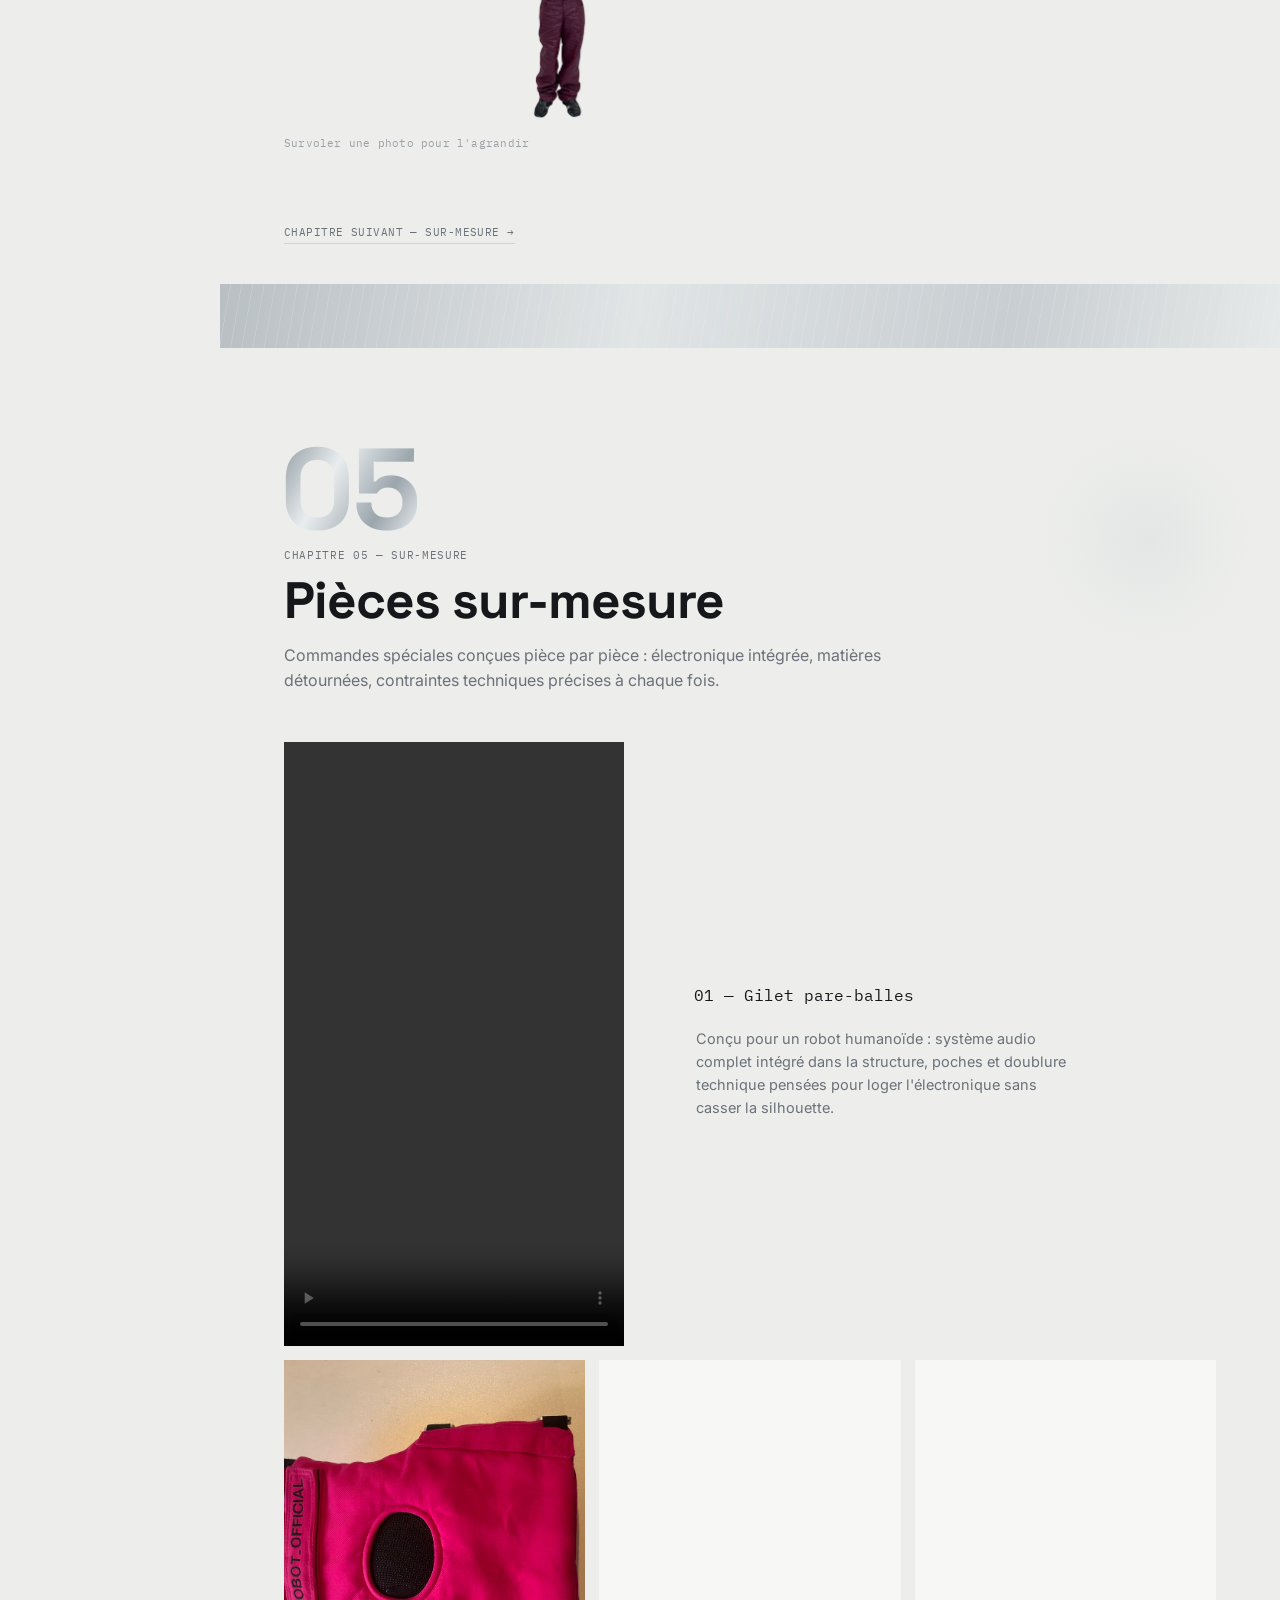
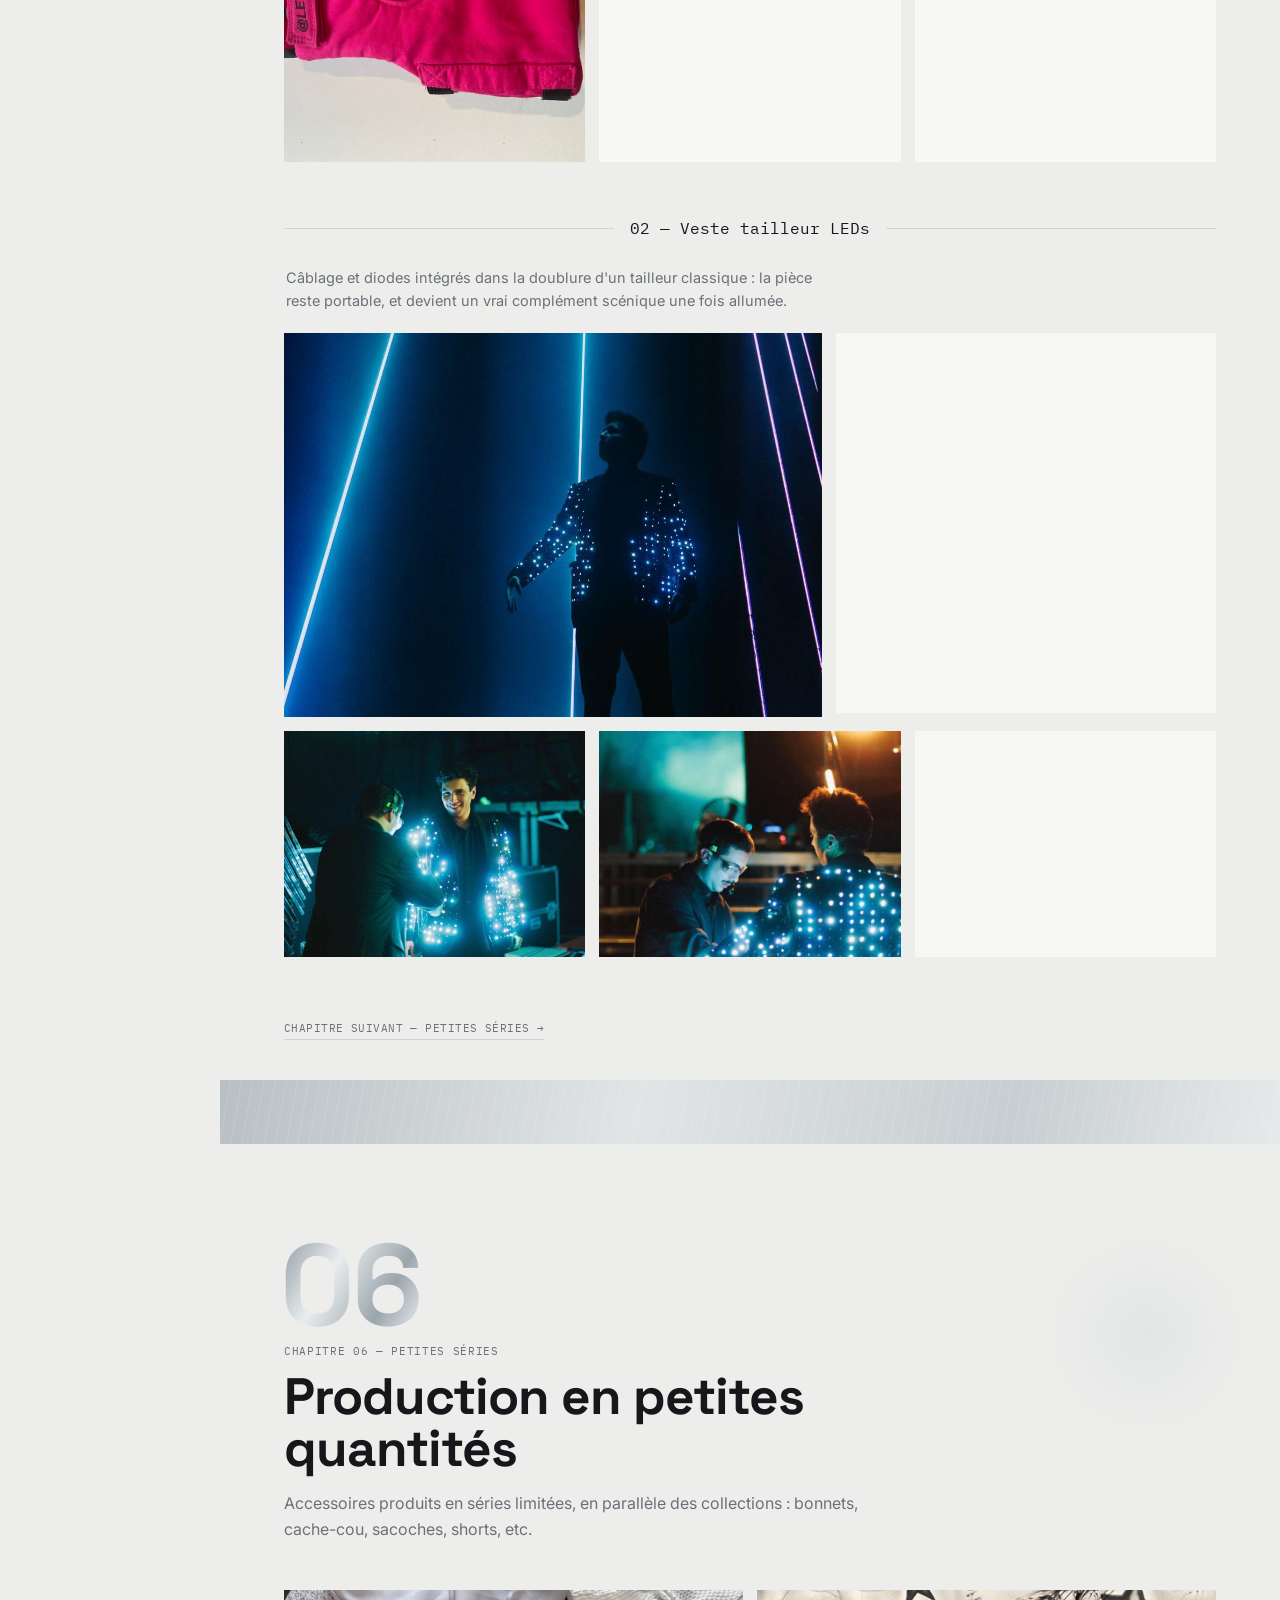
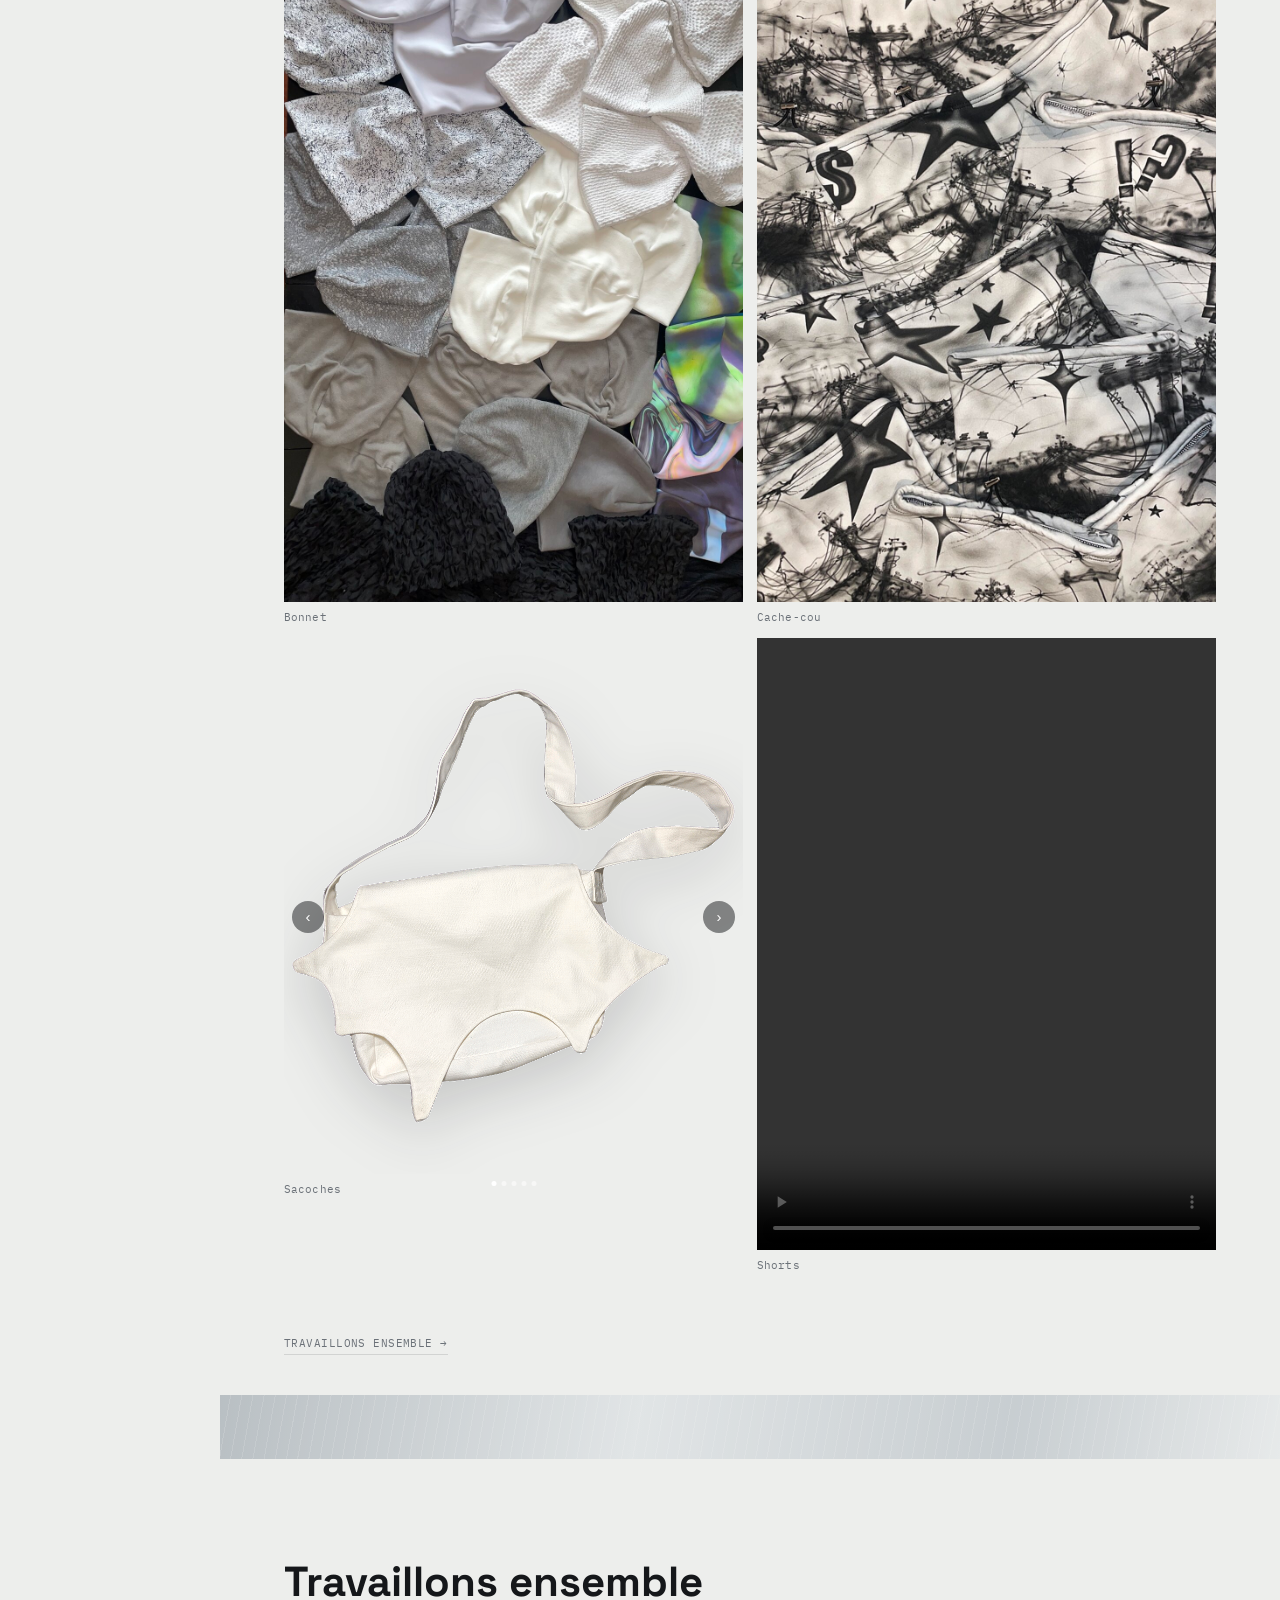
==== commit ef61ca9a: "Retire le téléphone des coordonnées publiques Co-Authored-By: Claude Sonnet 5.5 <noreply@anthropic.c" ====
--- a/index.html
+++ b/index.html
@@ -74,7 +74,6 @@
         </div>
         <div class="cover-contact">
           <a href="mailto:vgthm66@gmail.com">vgthm66@gmail.com</a>
-          <span>0671167184</span>
           <span>Vitry-sur-Seine</span>
         </div>
       </div>
@@ -453,7 +452,6 @@
       <h2>Travaillons ensemble</h2>
       <div class="links">
         <a href="mailto:vgthm66@gmail.com">vgthm66@gmail.com</a>
-        <span class="mono">0671167184</span>
         <span class="mono">Vitry-sur-Seine</span>
         <a href="https://www.instagram.com/vgthmind/">instagram.com/vgthmind</a>
         <a href="https://www.vgthmind.org/">vgthmind.org</a>
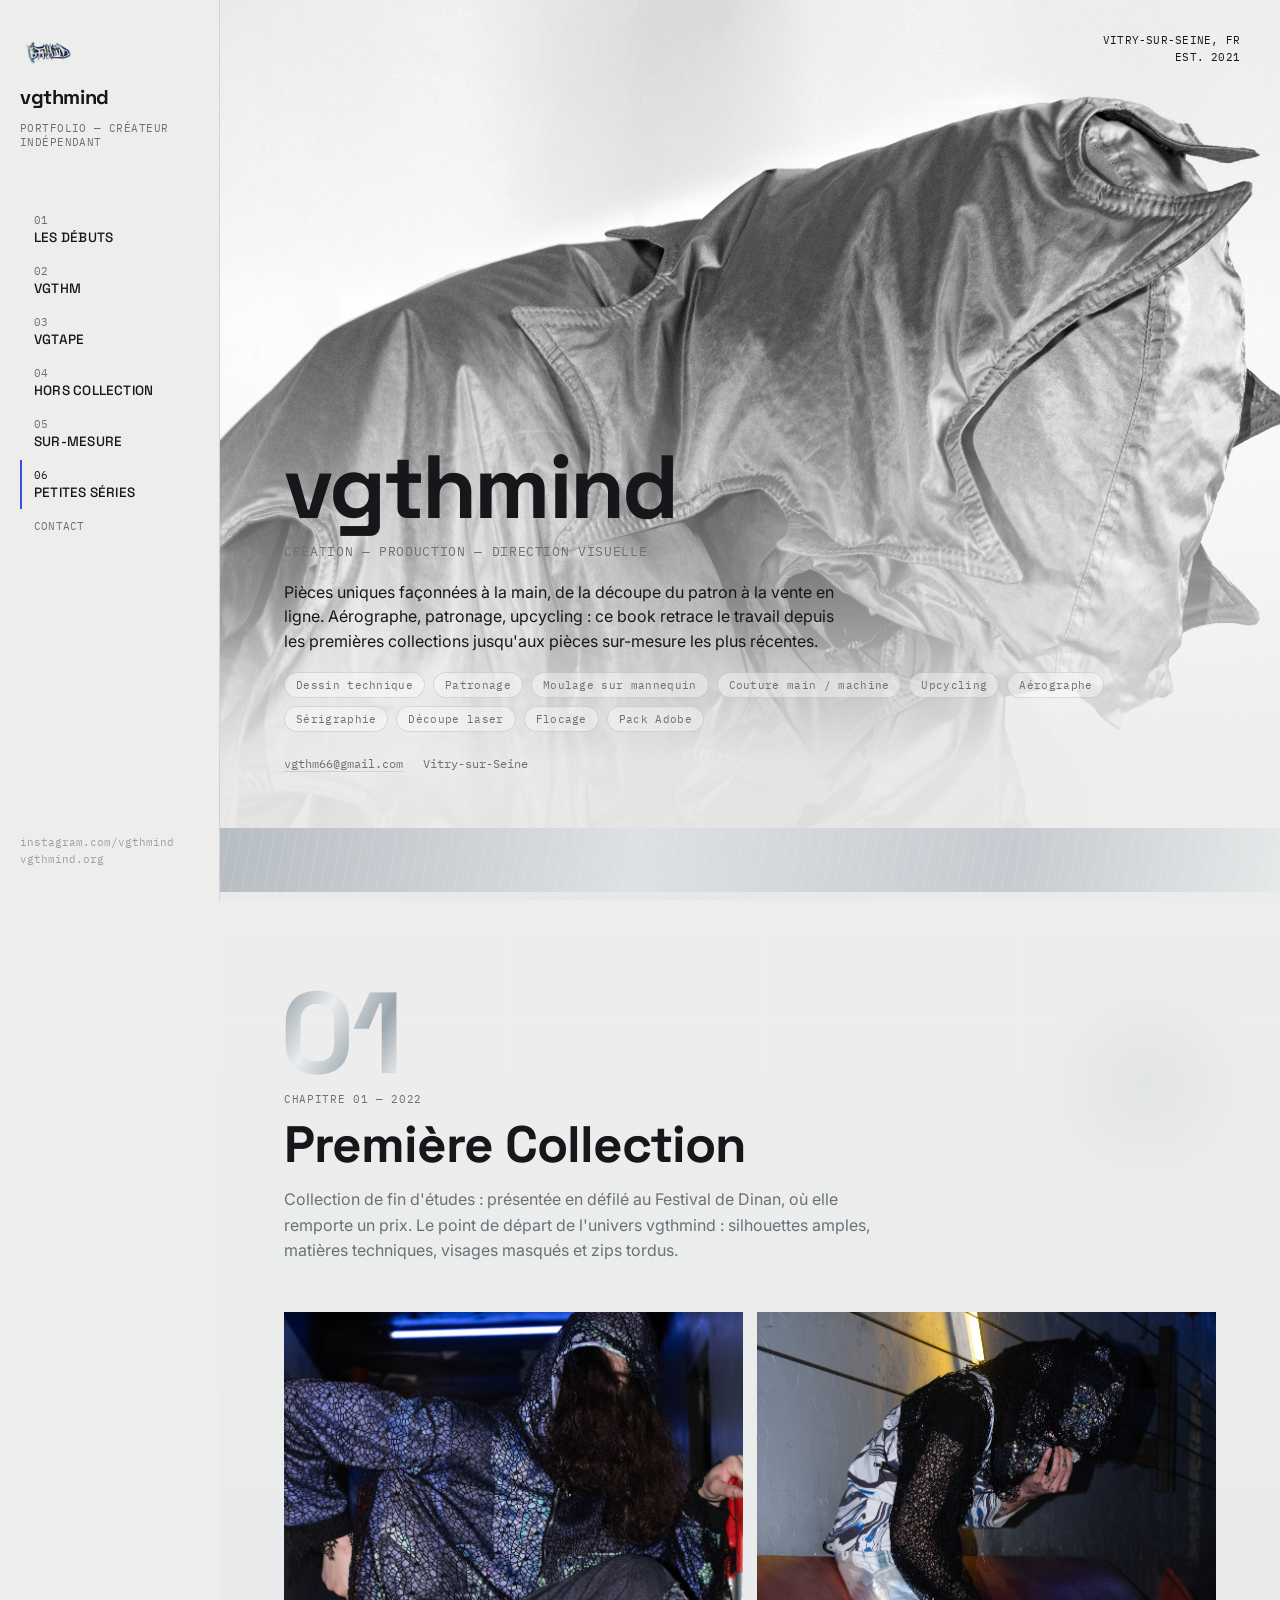
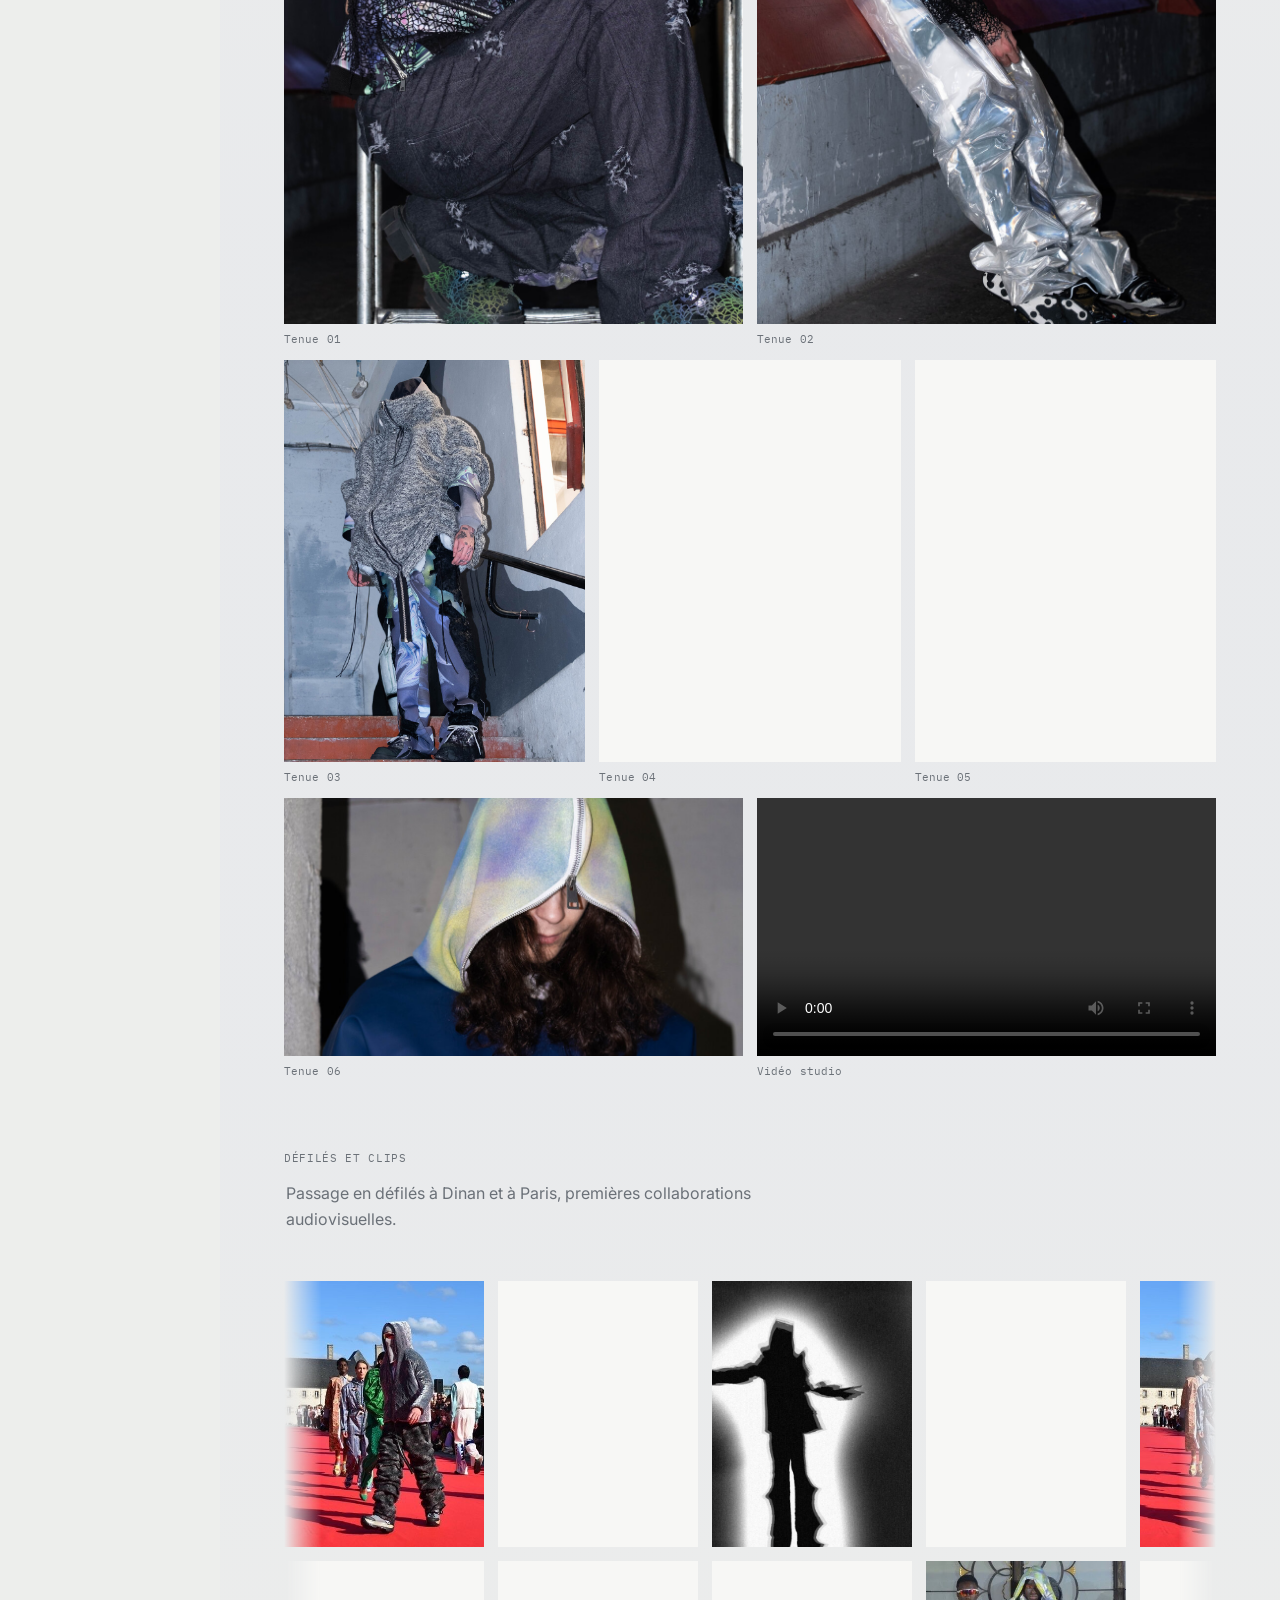
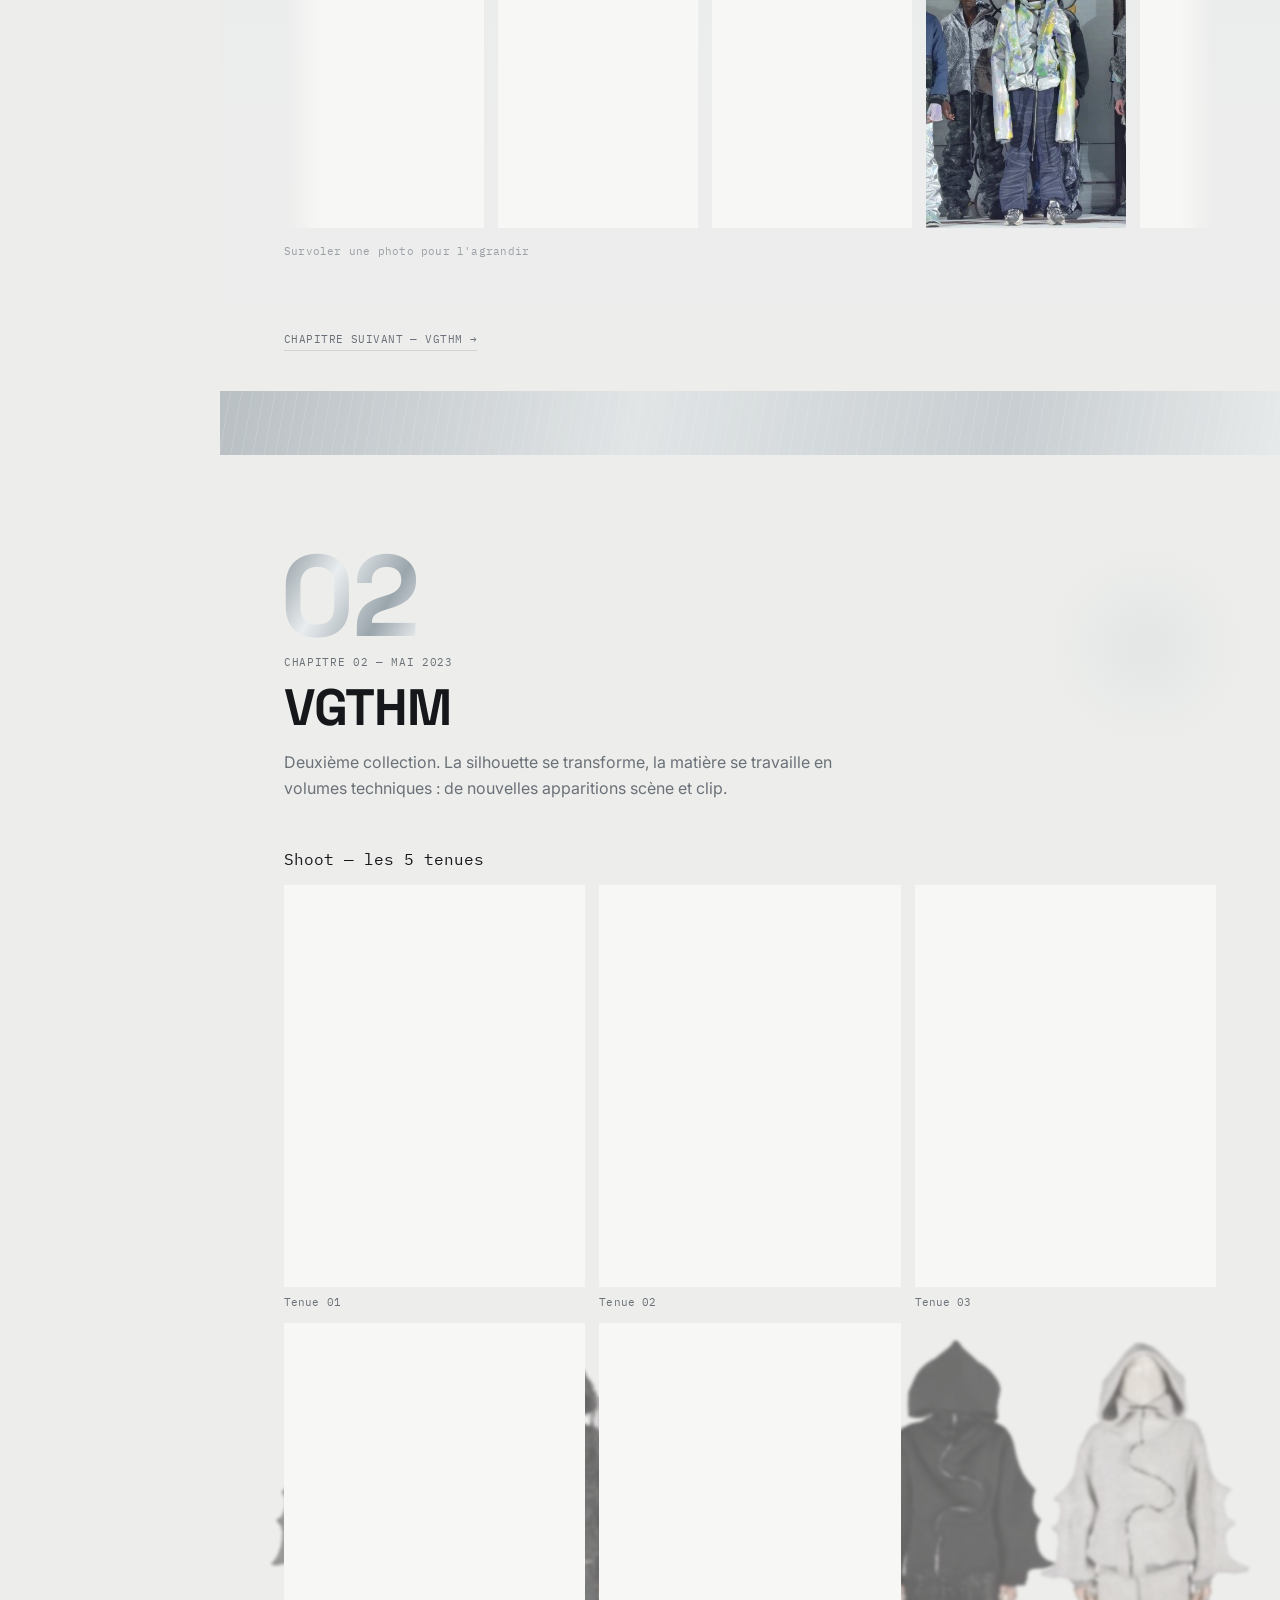
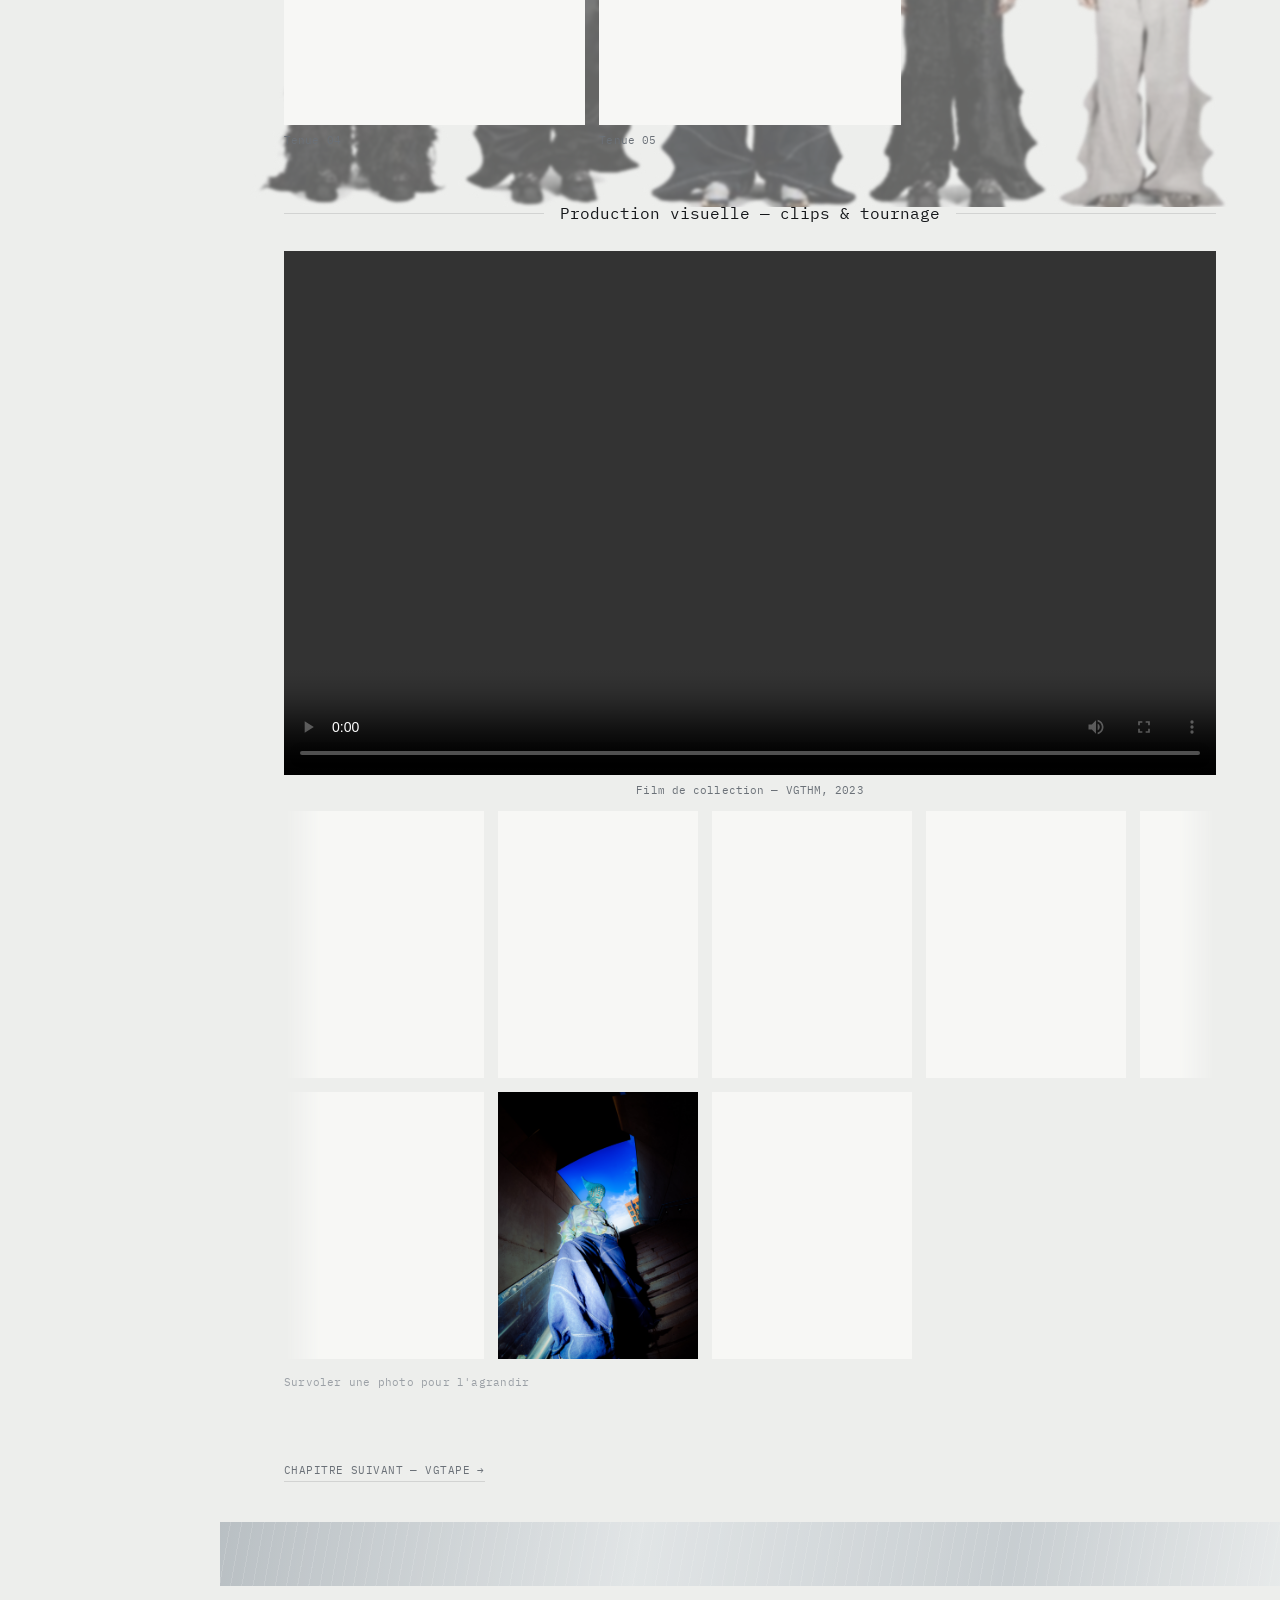
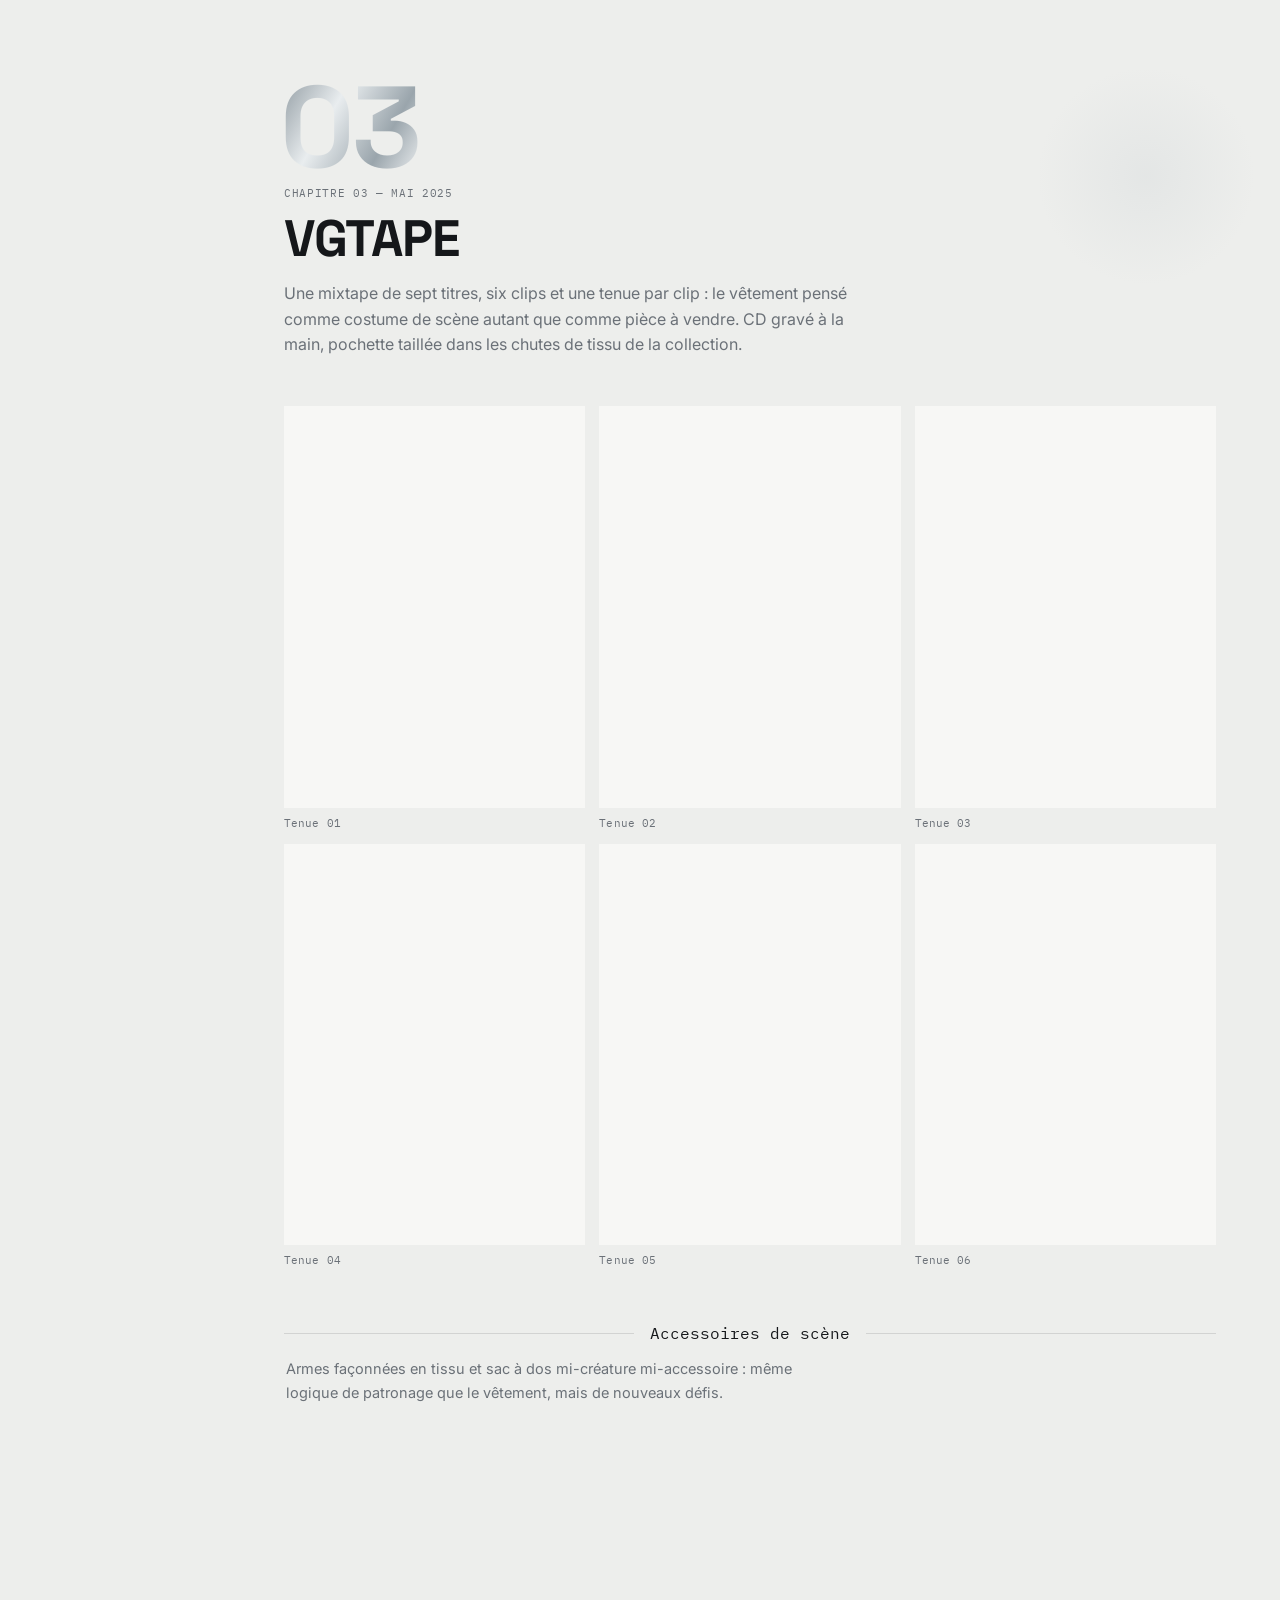
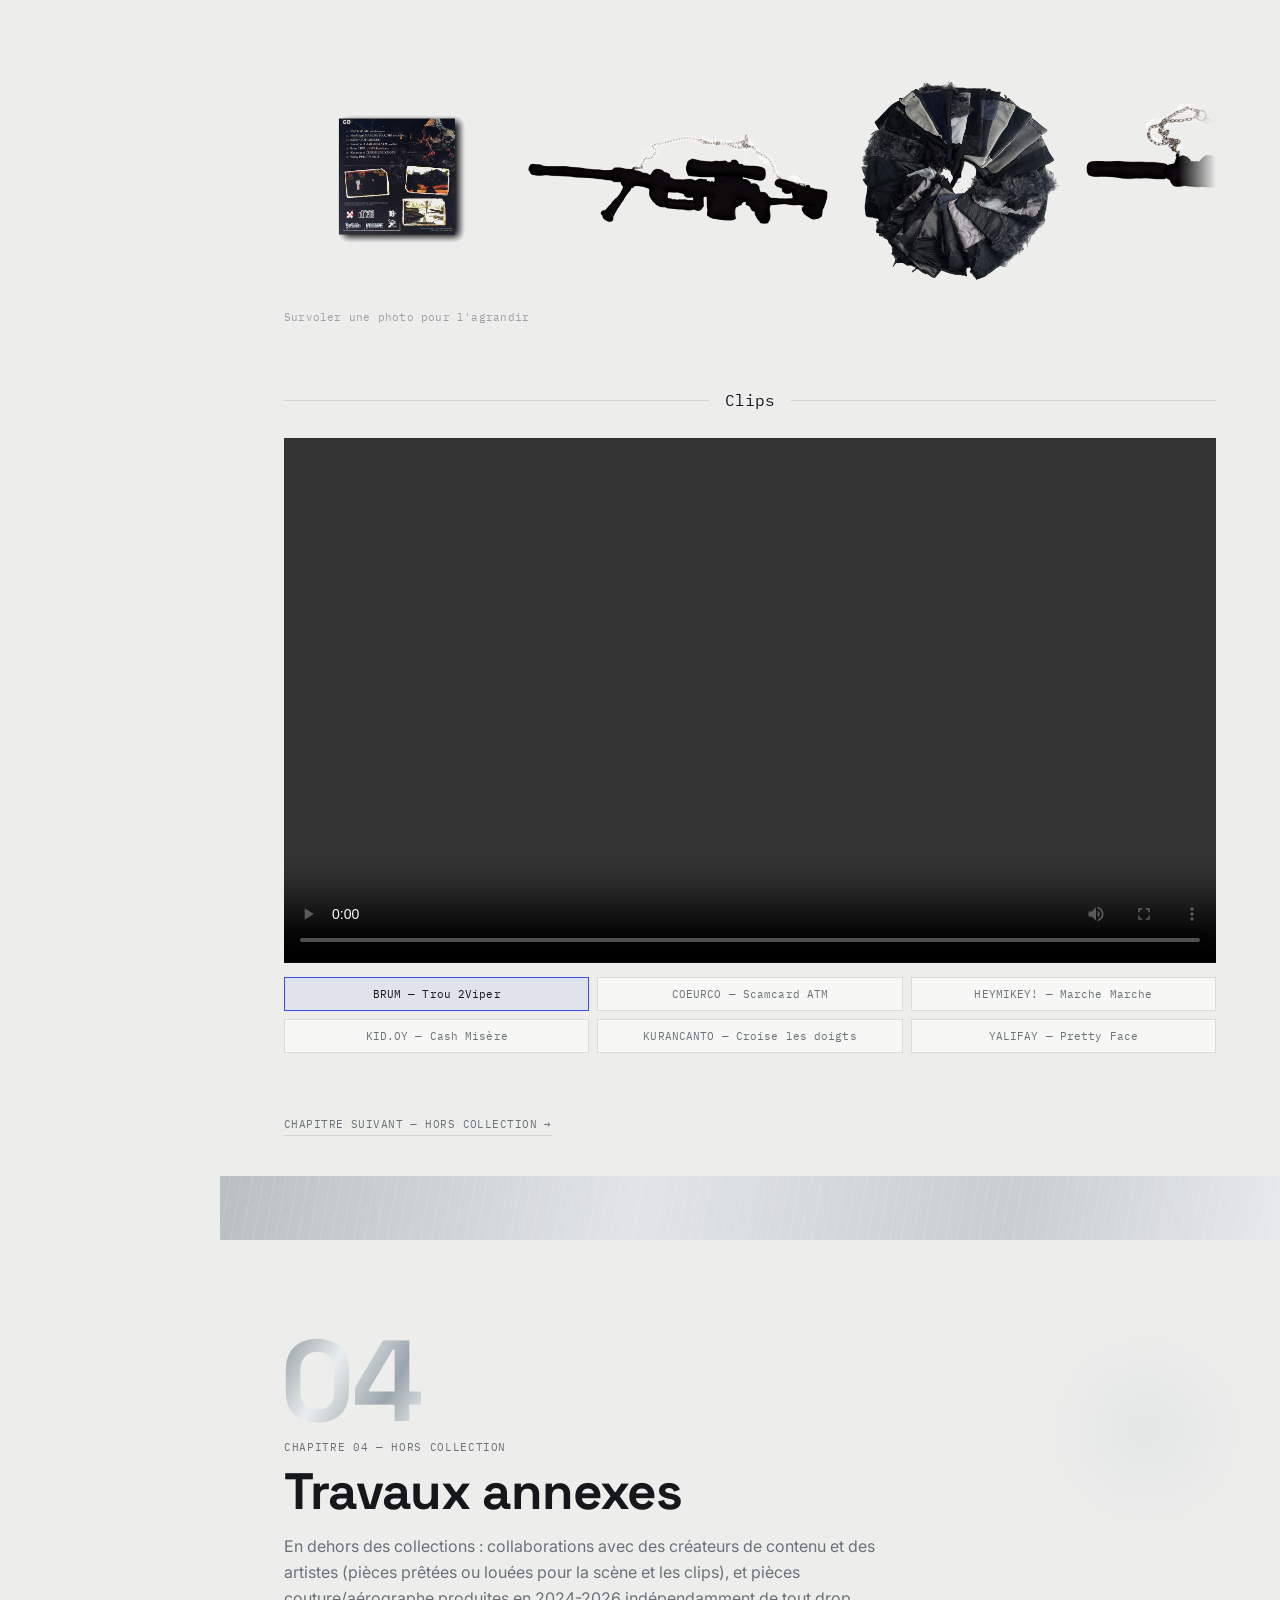
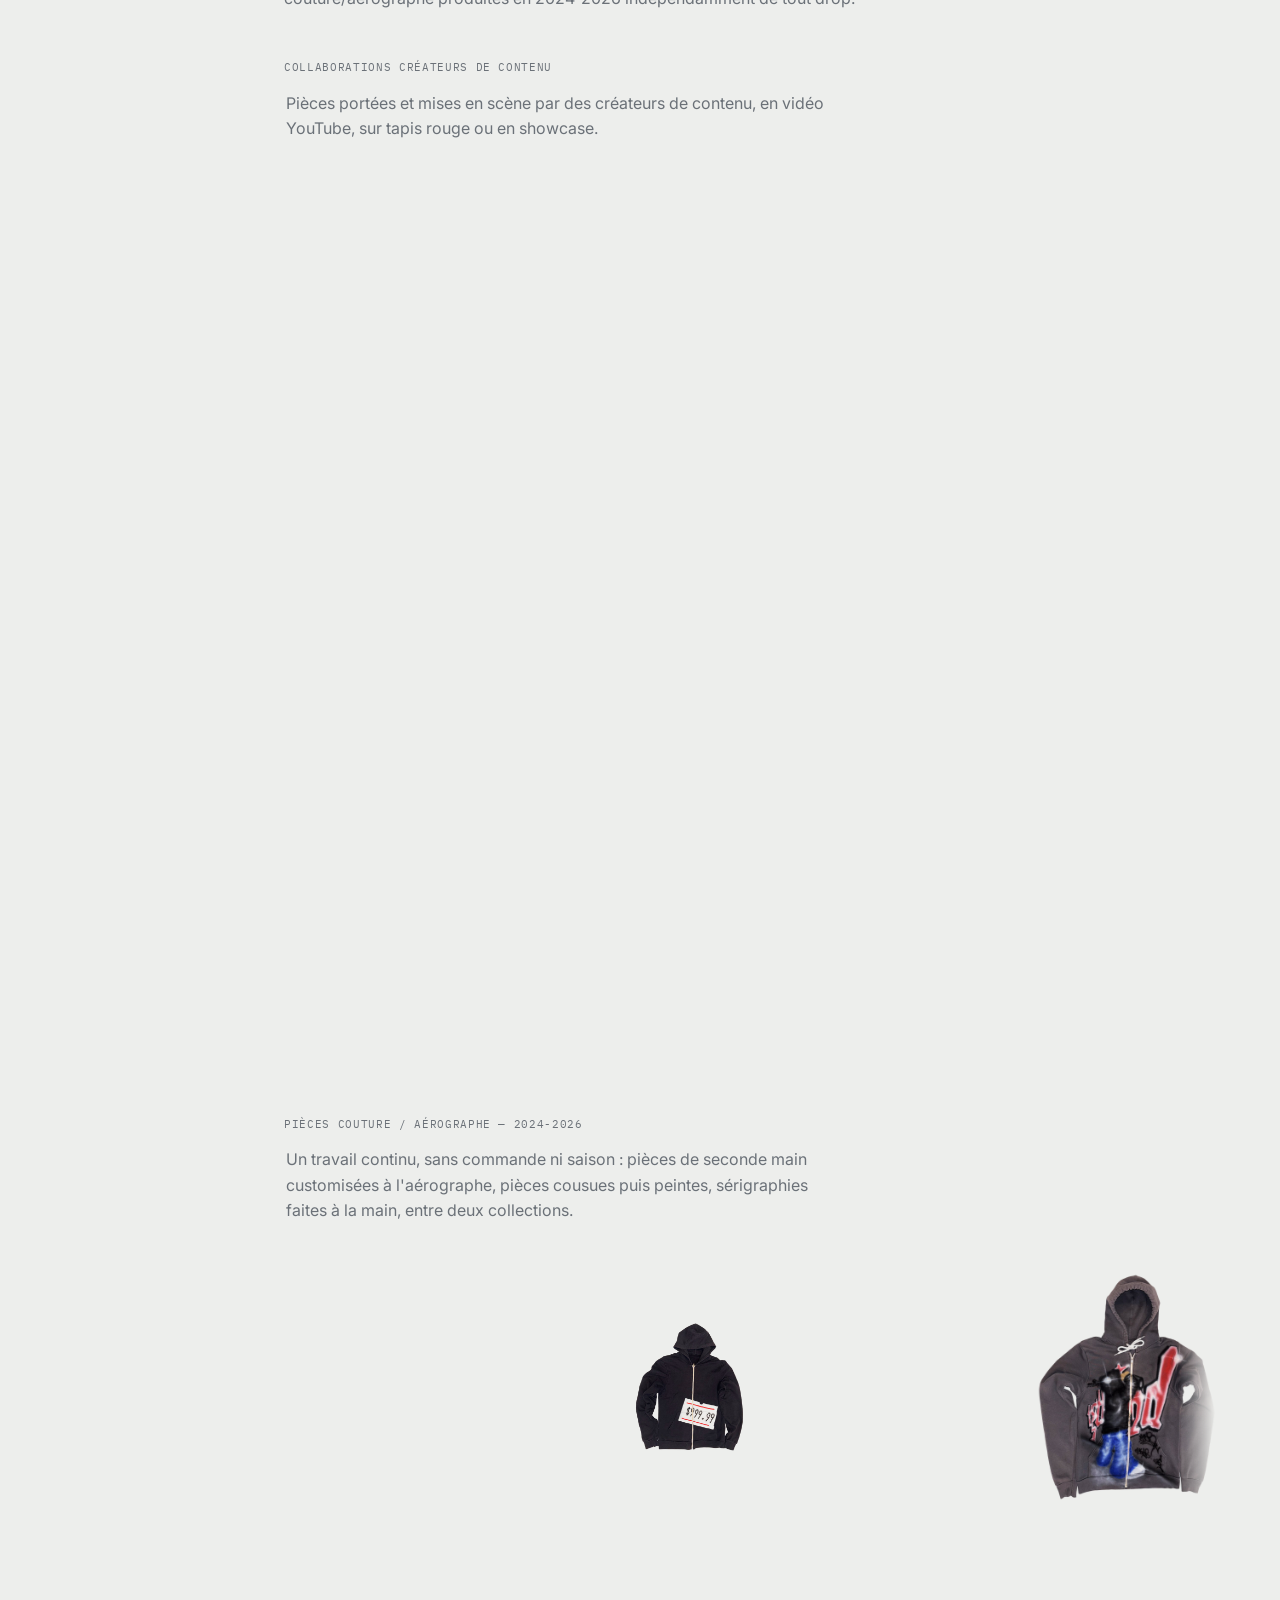
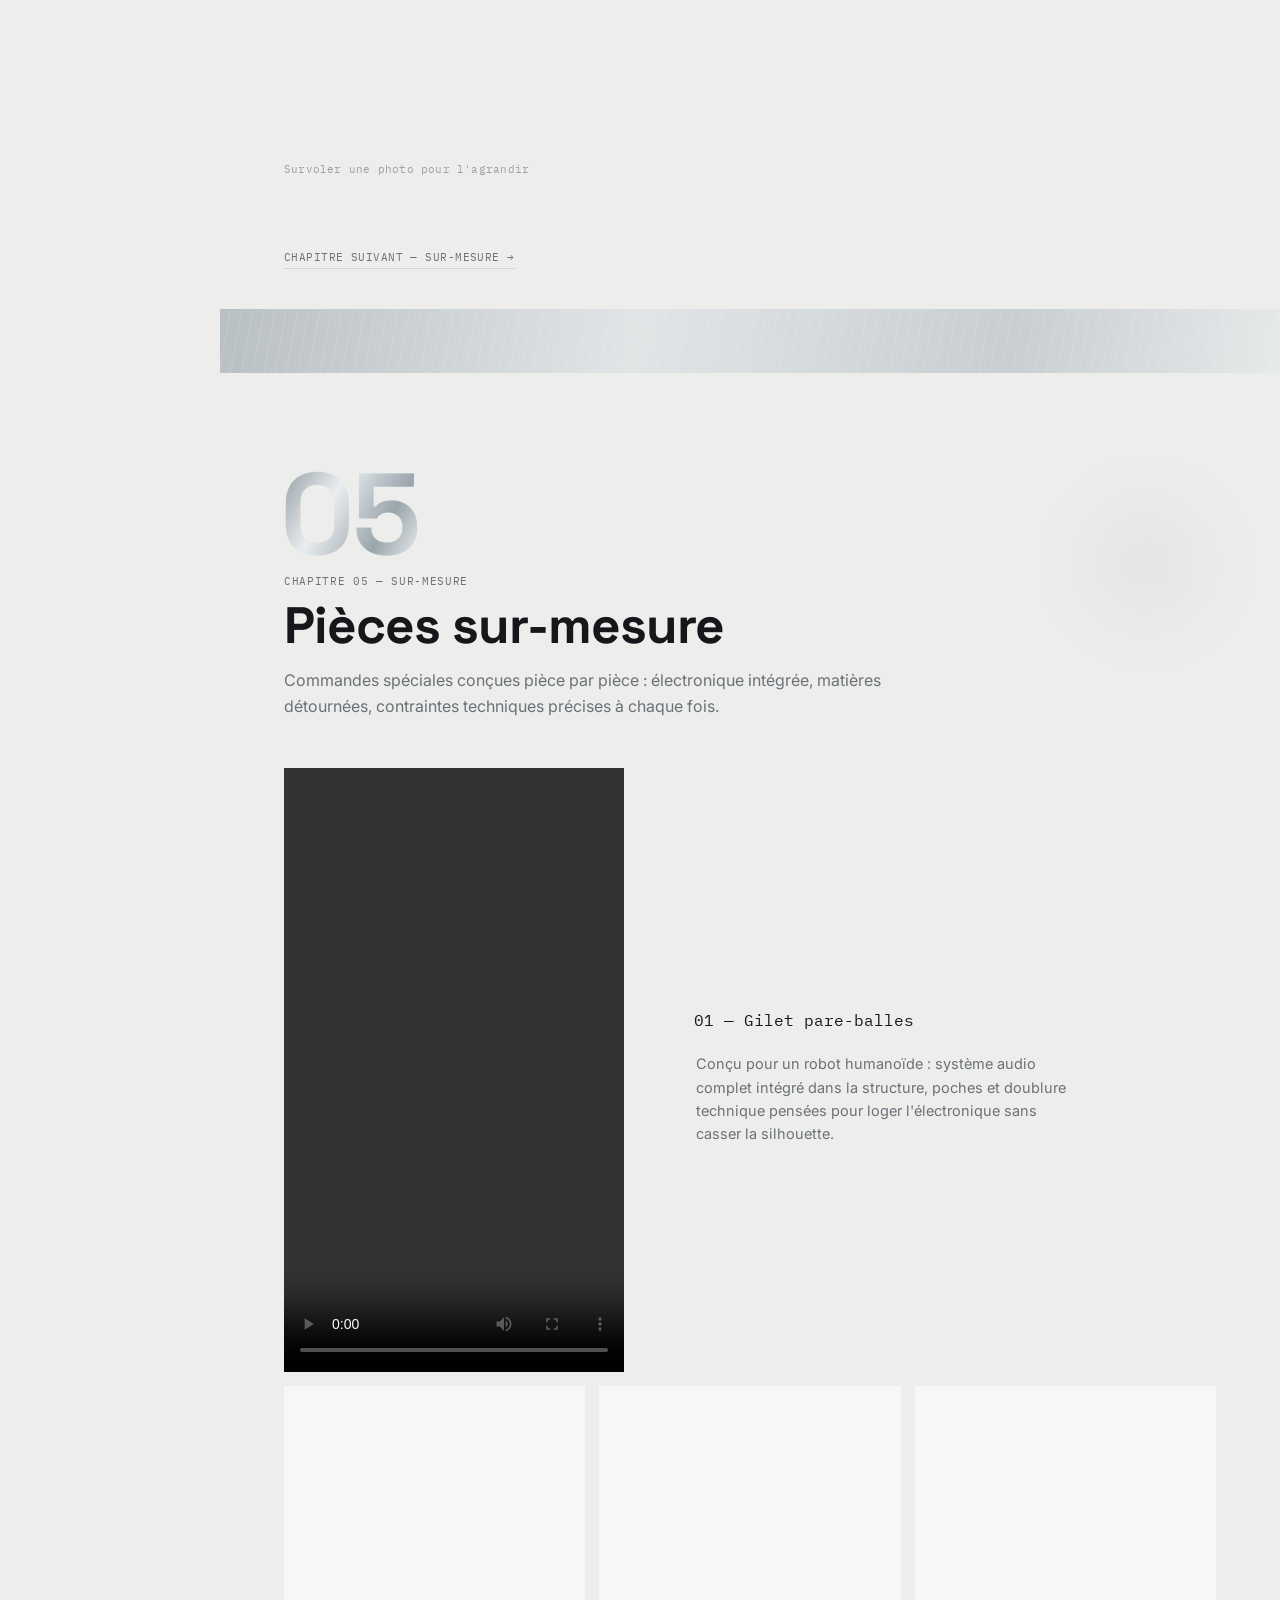
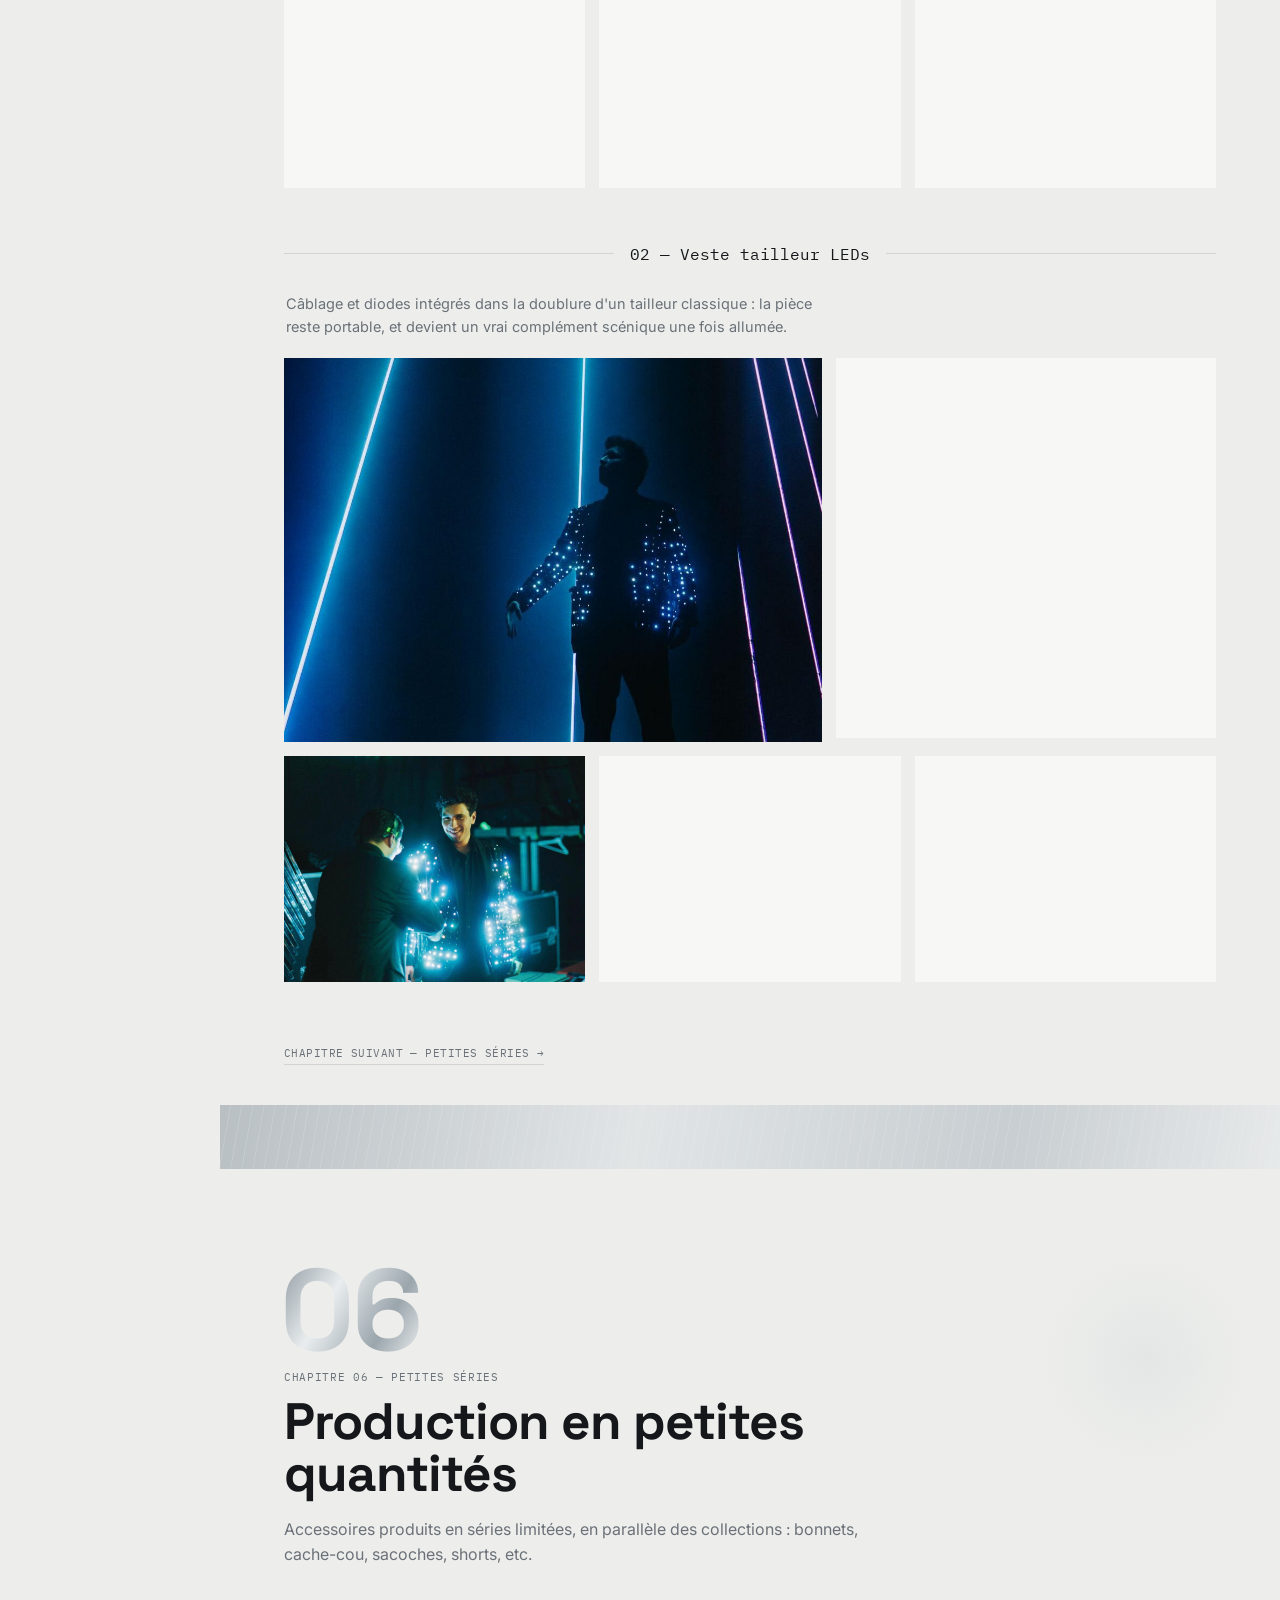
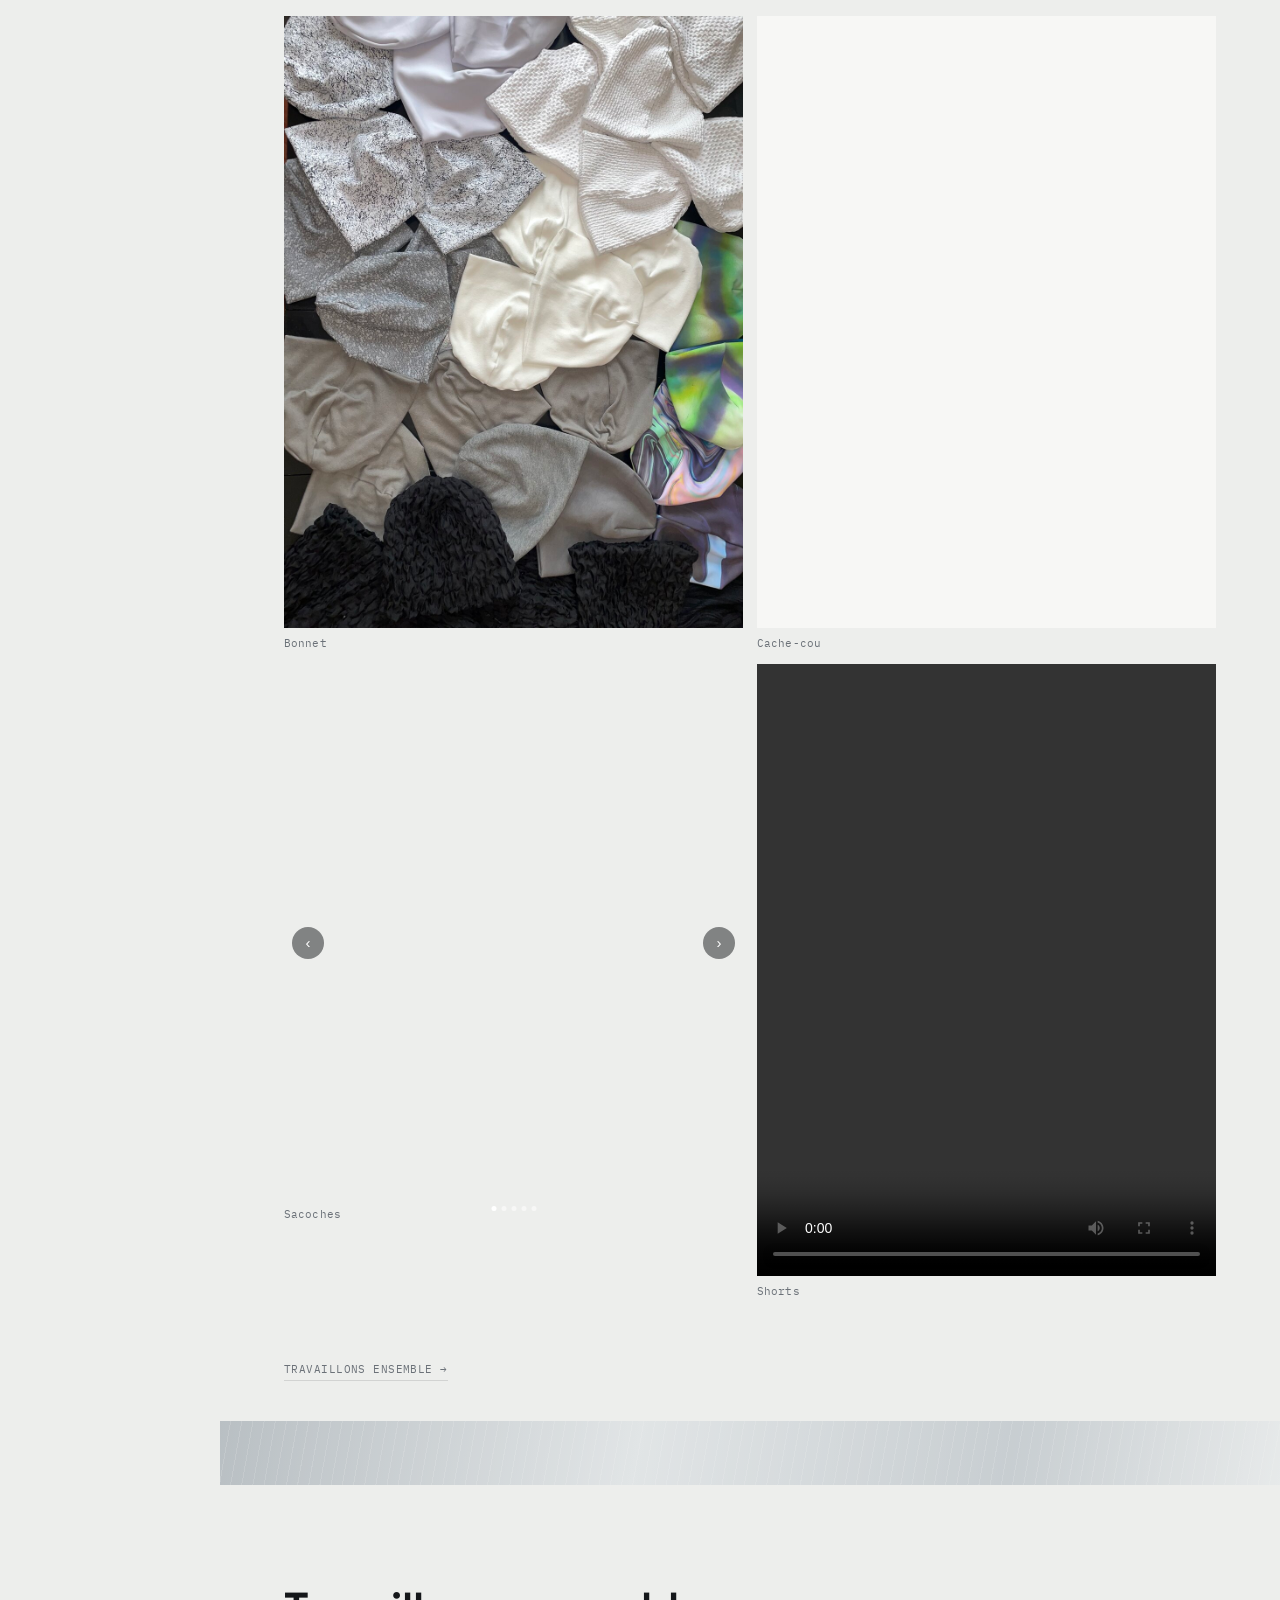
==== commit 247fde89: "Corrige texte VGTAPE (6 clips), précise travaux annexes, ajoute descriptions d'images Co-Authored-By" ====
--- a/index.html
+++ b/index.html
@@ -24,7 +24,7 @@
 
   <nav class="rail">
     <div class="rail-top">
-      <img loading="lazy" decoding="async" src="assets/brand/logo.png" alt="" width="500" height="375" style="width:56px;height:42px;object-fit:contain;margin-bottom:10px;">
+      <img loading="lazy" decoding="async" src="assets/brand/logo.png" alt="Logo vgthmind" width="500" height="375" style="width:56px;height:42px;object-fit:contain;margin-bottom:10px;">
       <p class="wordmark">vgthmind</p>
       <p class="subline">Portfolio — créateur indépendant</p>
       <div class="rail-chapters">
@@ -60,7 +60,7 @@
   <main>
 
     <section class="cover">
-      <img class="cover-bg" src="assets/cover/cover.jpg" alt="" fetchpriority="high">
+      <img class="cover-bg" src="assets/cover/cover.jpg" alt="Pièce vgthmind en couverture du portfolio" fetchpriority="high">
       <div class="cover-scrim"></div>
       <div class="cover-tag">
         VITRY-SUR-SEINE, FR<br>EST. 2021
@@ -91,14 +91,14 @@
       </div>
 
       <div class="grid">
-        <figure class="g-6 tall"><img loading="lazy" decoding="async" src="assets/ch1/t1.jpg" alt=""><figcaption>Tenue 01</figcaption></figure>
-        <figure class="g-6 tall"><img loading="lazy" decoding="async" src="assets/ch1/t2.jpg" alt=""><figcaption>Tenue 02</figcaption></figure>
-
-        <figure class="g-4 tall"><img loading="lazy" decoding="async" src="assets/ch1/t3.jpg" alt=""><figcaption>Tenue 03</figcaption></figure>
-        <figure class="g-4 tall"><img loading="lazy" decoding="async" src="assets/ch1/t4.jpg" alt=""><figcaption>Tenue 04</figcaption></figure>
-        <figure class="g-4 tall"><img loading="lazy" decoding="async" src="assets/ch1/t5.jpg" alt=""><figcaption>Tenue 05</figcaption></figure>
-
-        <figure class="g-6" style="aspect-ratio:16/9;"><img loading="lazy" decoding="async" src="assets/ch1/t6.jpg" alt="" style="object-position:center 22%;"><figcaption>Tenue 06</figcaption></figure>
+        <figure class="g-6 tall"><img loading="lazy" decoding="async" src="assets/ch1/t1.jpg" alt="Tenue 1 de la Première Collection 2022"><figcaption>Tenue 01</figcaption></figure>
+        <figure class="g-6 tall"><img loading="lazy" decoding="async" src="assets/ch1/t2.jpg" alt="Tenue 2 de la Première Collection 2022"><figcaption>Tenue 02</figcaption></figure>
+
+        <figure class="g-4 tall"><img loading="lazy" decoding="async" src="assets/ch1/t3.jpg" alt="Tenue 3 de la Première Collection 2022"><figcaption>Tenue 03</figcaption></figure>
+        <figure class="g-4 tall"><img loading="lazy" decoding="async" src="assets/ch1/t4.jpg" alt="Tenue 4 de la Première Collection 2022"><figcaption>Tenue 04</figcaption></figure>
+        <figure class="g-4 tall"><img loading="lazy" decoding="async" src="assets/ch1/t5.jpg" alt="Tenue 5 de la Première Collection 2022"><figcaption>Tenue 05</figcaption></figure>
+
+        <figure class="g-6" style="aspect-ratio:16/9;"><img loading="lazy" decoding="async" src="assets/ch1/t6.jpg" alt="Tenue 6 de la Première Collection 2022" style="object-position:center 22%;"><figcaption>Tenue 06</figcaption></figure>
         <figure class="g-6" style="aspect-ratio:16/9;">
           <video preload="metadata" src="assets/ch1/studio.mp4" controls playsinline></video>
           <figcaption>Vidéo studio</figcaption>
@@ -152,15 +152,15 @@
 
       <div style="position:relative;">
         <div class="parallax-wrap bg-bleed" style="position:absolute;top:-90px;bottom:-60px;overflow:hidden;pointer-events:none;z-index:0;">
-          <img loading="lazy" decoding="async" class="parallax-layer" data-speed="0.12" src="assets/vgthm23/all_outfits_cutout.png" alt="" style="width:100%;height:auto;margin:0 auto;display:block;opacity:0.58;filter:contrast(0.97) blur(1.5px);">
+          <img loading="lazy" decoding="async" class="parallax-layer" data-speed="0.12" src="assets/vgthm23/all_outfits_cutout.png" alt="Ensemble des tenues de la collection VGTHM 2023" style="width:100%;height:auto;margin:0 auto;display:block;opacity:0.58;filter:contrast(0.97) blur(1.5px);">
         </div>
         <p class="eyebrow mono" style="margin-top:8px;position:relative;">Shoot — les 5 tenues</p>
         <div class="grid" style="margin-top:16px;position:relative;">
-          <figure class="g-4 tall"><img loading="lazy" decoding="async" src="assets/vgthm23/t1.jpg" alt=""><figcaption>Tenue 01</figcaption></figure>
-          <figure class="g-4 tall"><img loading="lazy" decoding="async" src="assets/vgthm23/t2.jpg" alt=""><figcaption>Tenue 02</figcaption></figure>
-          <figure class="g-4 tall"><img loading="lazy" decoding="async" src="assets/vgthm23/t3.jpg" alt=""><figcaption>Tenue 03</figcaption></figure>
-          <figure class="g-4 tall"><img loading="lazy" decoding="async" src="assets/vgthm23/t4.jpg" alt=""><figcaption>Tenue 04</figcaption></figure>
-          <figure class="g-4 tall"><img loading="lazy" decoding="async" src="assets/vgthm23/t5.jpg" alt=""><figcaption>Tenue 05</figcaption></figure>
+          <figure class="g-4 tall"><img loading="lazy" decoding="async" src="assets/vgthm23/t1.jpg" alt="Tenue 1 de la collection VGTHM 2023"><figcaption>Tenue 01</figcaption></figure>
+          <figure class="g-4 tall"><img loading="lazy" decoding="async" src="assets/vgthm23/t2.jpg" alt="Tenue 2 de la collection VGTHM 2023"><figcaption>Tenue 02</figcaption></figure>
+          <figure class="g-4 tall"><img loading="lazy" decoding="async" src="assets/vgthm23/t3.jpg" alt="Tenue 3 de la collection VGTHM 2023"><figcaption>Tenue 03</figcaption></figure>
+          <figure class="g-4 tall"><img loading="lazy" decoding="async" src="assets/vgthm23/t4.jpg" alt="Tenue 4 de la collection VGTHM 2023"><figcaption>Tenue 04</figcaption></figure>
+          <figure class="g-4 tall"><img loading="lazy" decoding="async" src="assets/vgthm23/t5.jpg" alt="Tenue 5 de la collection VGTHM 2023"><figcaption>Tenue 05</figcaption></figure>
         </div>
       </div>
 
@@ -214,16 +214,16 @@
       <div class="chapter-head">
         <p class="eyebrow mono">Chapitre 03 — Mai 2025</p>
         <h2>VGTAPE</h2>
-        <p>Une mixtape, sept titres, un clip et une tenue par morceau : le vêtement pensé comme costume de scène autant que comme pièce à vendre. CD gravé à la main, pochette taillée dans les chutes de tissu de la collection.</p>
-      </div>
-
-      <div class="grid">
-        <figure class="g-4 tall"><img loading="lazy" decoding="async" src="assets/vgtape2/tenue1.jpg" alt=""><figcaption>Tenue 01</figcaption></figure>
-        <figure class="g-4 tall"><img loading="lazy" decoding="async" src="assets/vgtape2/tenue2.jpg" alt=""><figcaption>Tenue 02</figcaption></figure>
-        <figure class="g-4 tall"><img loading="lazy" decoding="async" src="assets/vgtape2/tenue3.jpg" alt=""><figcaption>Tenue 03</figcaption></figure>
-        <figure class="g-4 tall"><img loading="lazy" decoding="async" src="assets/vgtape2/tenue4.jpg" alt=""><figcaption>Tenue 04</figcaption></figure>
-        <figure class="g-4 tall"><img loading="lazy" decoding="async" src="assets/vgtape2/tenue5.jpg" alt=""><figcaption>Tenue 05</figcaption></figure>
-        <figure class="g-4 tall"><img loading="lazy" decoding="async" src="assets/vgtape2/tenue6.jpg" alt=""><figcaption>Tenue 06</figcaption></figure>
+        <p>Une mixtape de sept titres, six clips et une tenue par clip : le vêtement pensé comme costume de scène autant que comme pièce à vendre. CD gravé à la main, pochette taillée dans les chutes de tissu de la collection.</p>
+      </div>
+
+      <div class="grid">
+        <figure class="g-4 tall"><img loading="lazy" decoding="async" src="assets/vgtape2/tenue1.jpg" alt="Tenue 1 portée dans un clip VGTAPE"><figcaption>Tenue 01</figcaption></figure>
+        <figure class="g-4 tall"><img loading="lazy" decoding="async" src="assets/vgtape2/tenue2.jpg" alt="Tenue 2 portée dans un clip VGTAPE"><figcaption>Tenue 02</figcaption></figure>
+        <figure class="g-4 tall"><img loading="lazy" decoding="async" src="assets/vgtape2/tenue3.jpg" alt="Tenue 3 portée dans un clip VGTAPE"><figcaption>Tenue 03</figcaption></figure>
+        <figure class="g-4 tall"><img loading="lazy" decoding="async" src="assets/vgtape2/tenue4.jpg" alt="Tenue 4 portée dans un clip VGTAPE"><figcaption>Tenue 04</figcaption></figure>
+        <figure class="g-4 tall"><img loading="lazy" decoding="async" src="assets/vgtape2/tenue5.jpg" alt="Tenue 5 portée dans un clip VGTAPE"><figcaption>Tenue 05</figcaption></figure>
+        <figure class="g-4 tall"><img loading="lazy" decoding="async" src="assets/vgtape2/tenue6.jpg" alt="Tenue 6 portée dans un clip VGTAPE"><figcaption>Tenue 06</figcaption></figure>
       </div>
 
       <div style="display:flex;align-items:center;gap:16px;margin:56px 0 14px;">
@@ -293,26 +293,26 @@
       <div class="chapter-head">
         <p class="eyebrow mono">Chapitre 04 — Hors collection</p>
         <h2>Travaux annexes</h2>
-        <p>En dehors des collections : collaborations avec des créateurs de contenu, et pièces couture/aérographe produites en 2024-2026 indépendamment de tout drop.</p>
+        <p>En dehors des collections : collaborations avec des créateurs de contenu et des artistes (pièces prêtées ou louées pour la scène et les clips), et pièces couture/aérographe produites en 2024-2026 indépendamment de tout drop.</p>
       </div>
 
       <div class="chapter-head" style="margin-top:8px;">
         <p class="eyebrow mono">Collaborations créateurs de contenu</p>
-        <p class="blurb" style="max-width:56ch;">Pièces portées et mises en scène par des créateurs de contenu, sur tapis rouge, en showcase ou en interview.</p>
+        <p class="blurb" style="max-width:56ch;">Pièces portées et mises en scène par des créateurs de contenu, en vidéo YouTube, sur tapis rouge ou en showcase.</p>
       </div>
       <div class="grid" style="margin-top:16px;">
-        <figure class="g-4 tall"><img loading="lazy" decoding="async" src="assets/horscollection/collab1.jpg" alt=""><figcaption>Natoo</figcaption></figure>
-        <figure class="g-4 tall"><img loading="lazy" decoding="async" src="assets/horscollection/collab2.jpg" alt=""><figcaption>Léna Situations</figcaption></figure>
-        <figure class="g-4 tall"><img loading="lazy" decoding="async" src="assets/horscollection/collab3.jpg" alt=""><figcaption>Maghla et Idkbutimleila</figcaption></figure>
-
-        <figure class="g-4 tall"><img loading="lazy" decoding="async" src="assets/horscollection/collab4.jpg" alt=""><figcaption>Idkbutimleila</figcaption></figure>
-        <figure class="g-4 tall"><img loading="lazy" decoding="async" src="assets/horscollection/collab5.jpg" alt=""><figcaption>Isaak Dessaux</figcaption></figure>
-        <figure class="g-4 tall"><img loading="lazy" decoding="async" src="assets/horscollection/collab6.jpg" alt=""><figcaption>Michou et Anyme</figcaption></figure>
+        <figure class="g-4 tall"><img loading="lazy" decoding="async" src="assets/horscollection/collab1.jpg" alt="Pièce vgthmind portée par Natoo"><figcaption>Natoo</figcaption></figure>
+        <figure class="g-4 tall"><img loading="lazy" decoding="async" src="assets/horscollection/collab2.jpg" alt="Pièce vgthmind portée par Léna Situations"><figcaption>Léna Situations</figcaption></figure>
+        <figure class="g-4 tall"><img loading="lazy" decoding="async" src="assets/horscollection/collab3.jpg" alt="Pièce vgthmind portée par Maghla et Idkbutimleila"><figcaption>Maghla et Idkbutimleila</figcaption></figure>
+
+        <figure class="g-4 tall"><img loading="lazy" decoding="async" src="assets/horscollection/collab4.jpg" alt="Pièce vgthmind portée par Idkbutimleila"><figcaption>Idkbutimleila</figcaption></figure>
+        <figure class="g-4 tall"><img loading="lazy" decoding="async" src="assets/horscollection/collab5.jpg" alt="Pièce vgthmind portée par Isaak Dessaux"><figcaption>Isaak Dessaux</figcaption></figure>
+        <figure class="g-4 tall"><img loading="lazy" decoding="async" src="assets/horscollection/collab6.jpg" alt="Pièce vgthmind portée par Michou et Anyme"><figcaption>Michou et Anyme</figcaption></figure>
       </div>
 
       <div class="chapter-head" style="margin-top:64px;">
         <p class="eyebrow mono">Pièces couture / aérographe — 2024-2026</p>
-        <p class="blurb" style="max-width:56ch;">Un travail continu, sans commande ni saison : pièces peintes à l'aérographe et sérigraphies faites à la main, entre deux collections.</p>
+        <p class="blurb" style="max-width:56ch;">Un travail continu, sans commande ni saison : pièces de seconde main customisées à l'aérographe, pièces cousues puis peintes, sérigraphies faites à la main, entre deux collections.</p>
       </div>
       <div class="marquee-wrap">
         <div class="marquee-row" data-dir="left">
@@ -421,8 +421,8 @@
         <p>Accessoires produits en séries limitées, en parallèle des collections : bonnets, cache-cou, sacoches, shorts, etc.</p>
       </div>
       <div class="grid">
-        <figure class="g-6 tall"><img loading="lazy" decoding="async" src="assets/petites/bonnet.jpg" alt=""><figcaption>Bonnet</figcaption></figure>
-        <figure class="g-6 tall"><img loading="lazy" decoding="async" src="assets/petites/cachecou.jpg" alt=""><figcaption>Cache-cou</figcaption></figure>
+        <figure class="g-6 tall"><img loading="lazy" decoding="async" src="assets/petites/bonnet.jpg" alt="Bonnet vgthmind, petite série"><figcaption>Bonnet</figcaption></figure>
+        <figure class="g-6 tall"><img loading="lazy" decoding="async" src="assets/petites/cachecou.jpg" alt="Cache-cou vgthmind, petite série"><figcaption>Cache-cou</figcaption></figure>
 
         <figure class="g-6 tall carousel-frame">
           <div class="carousel-track">
